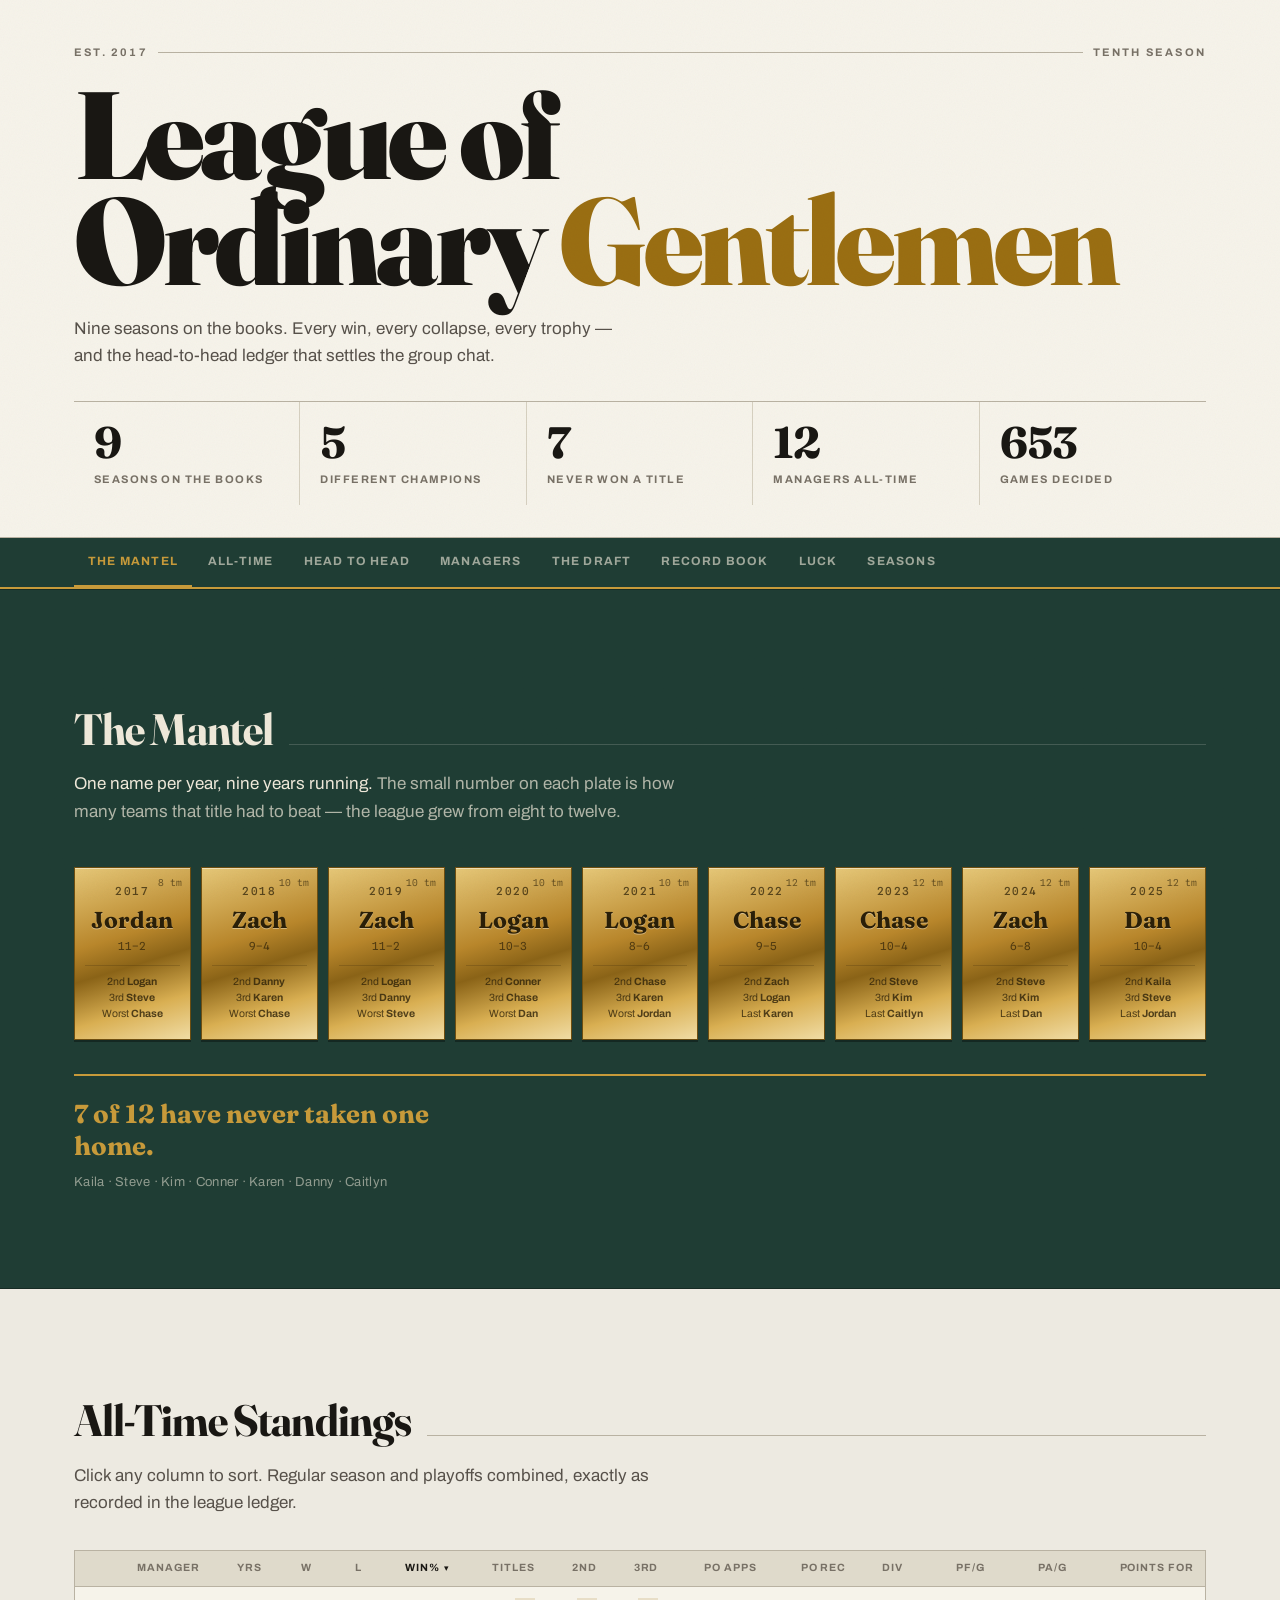
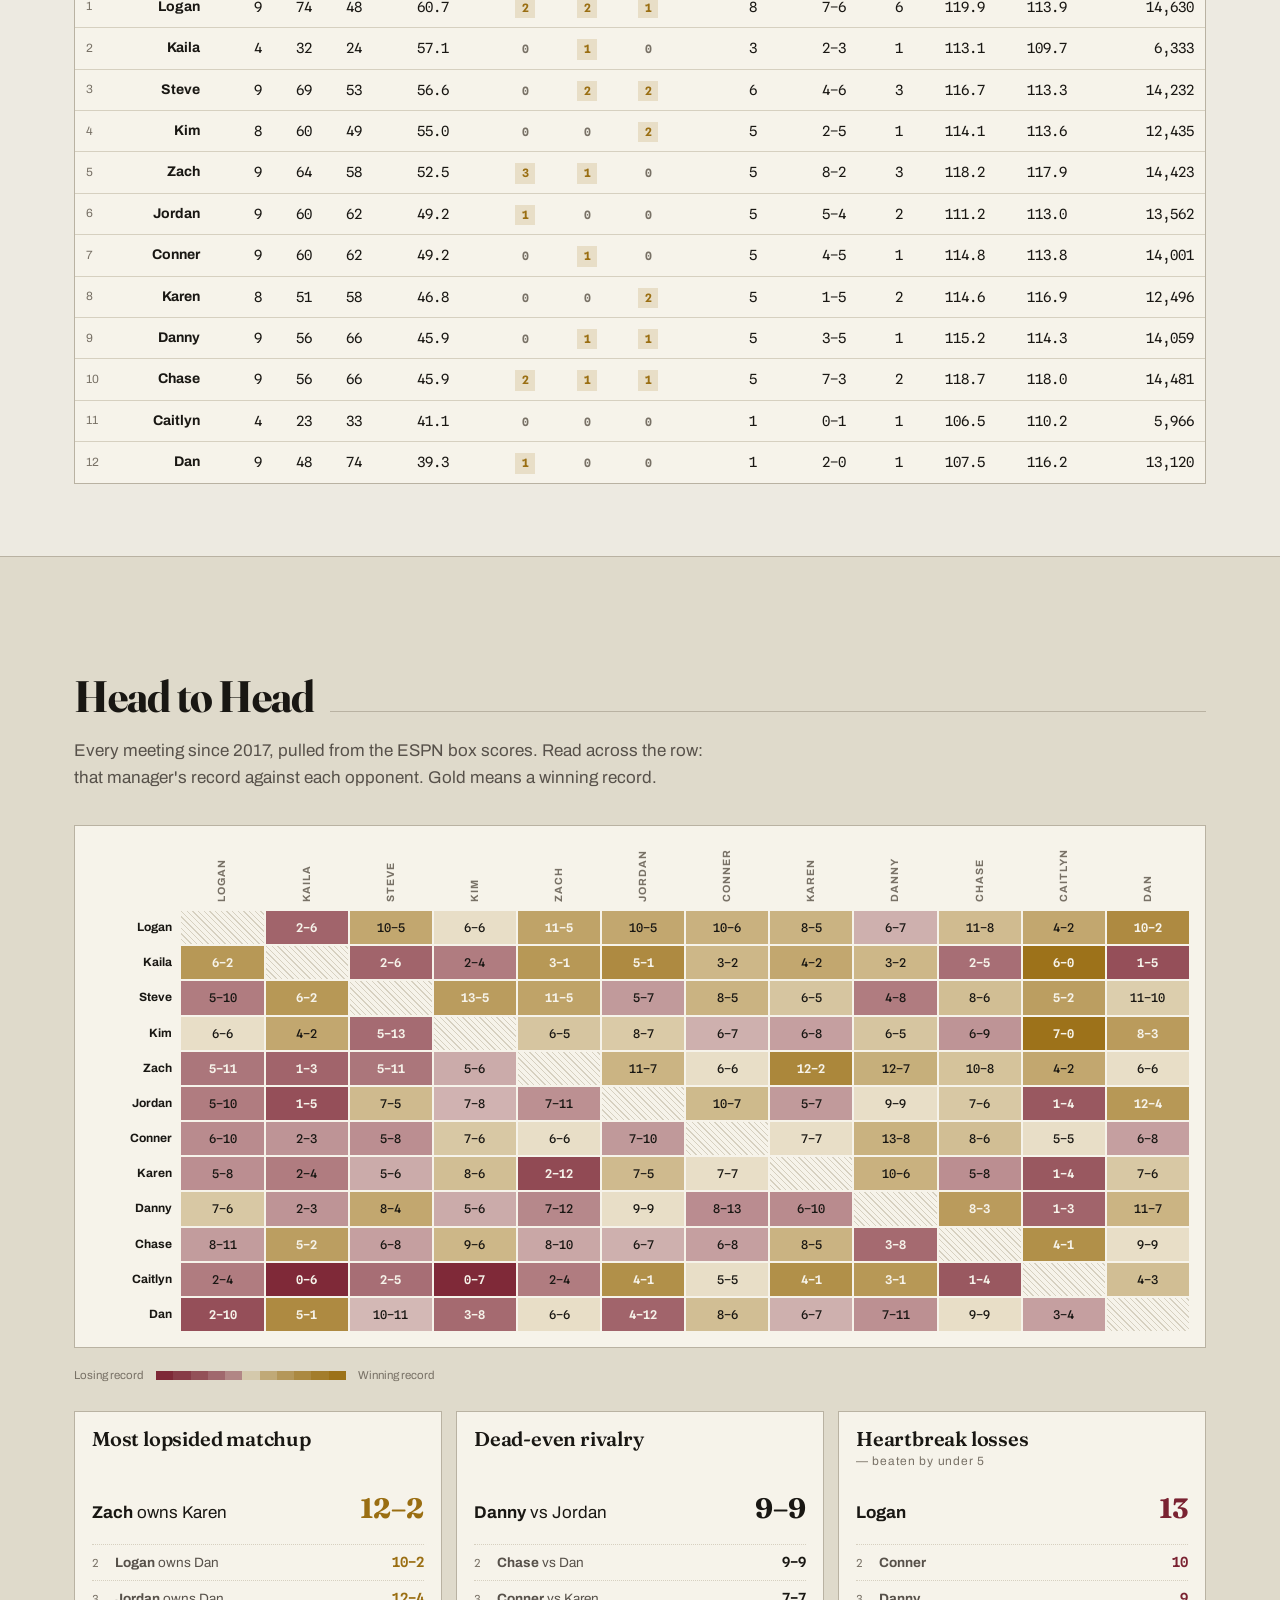
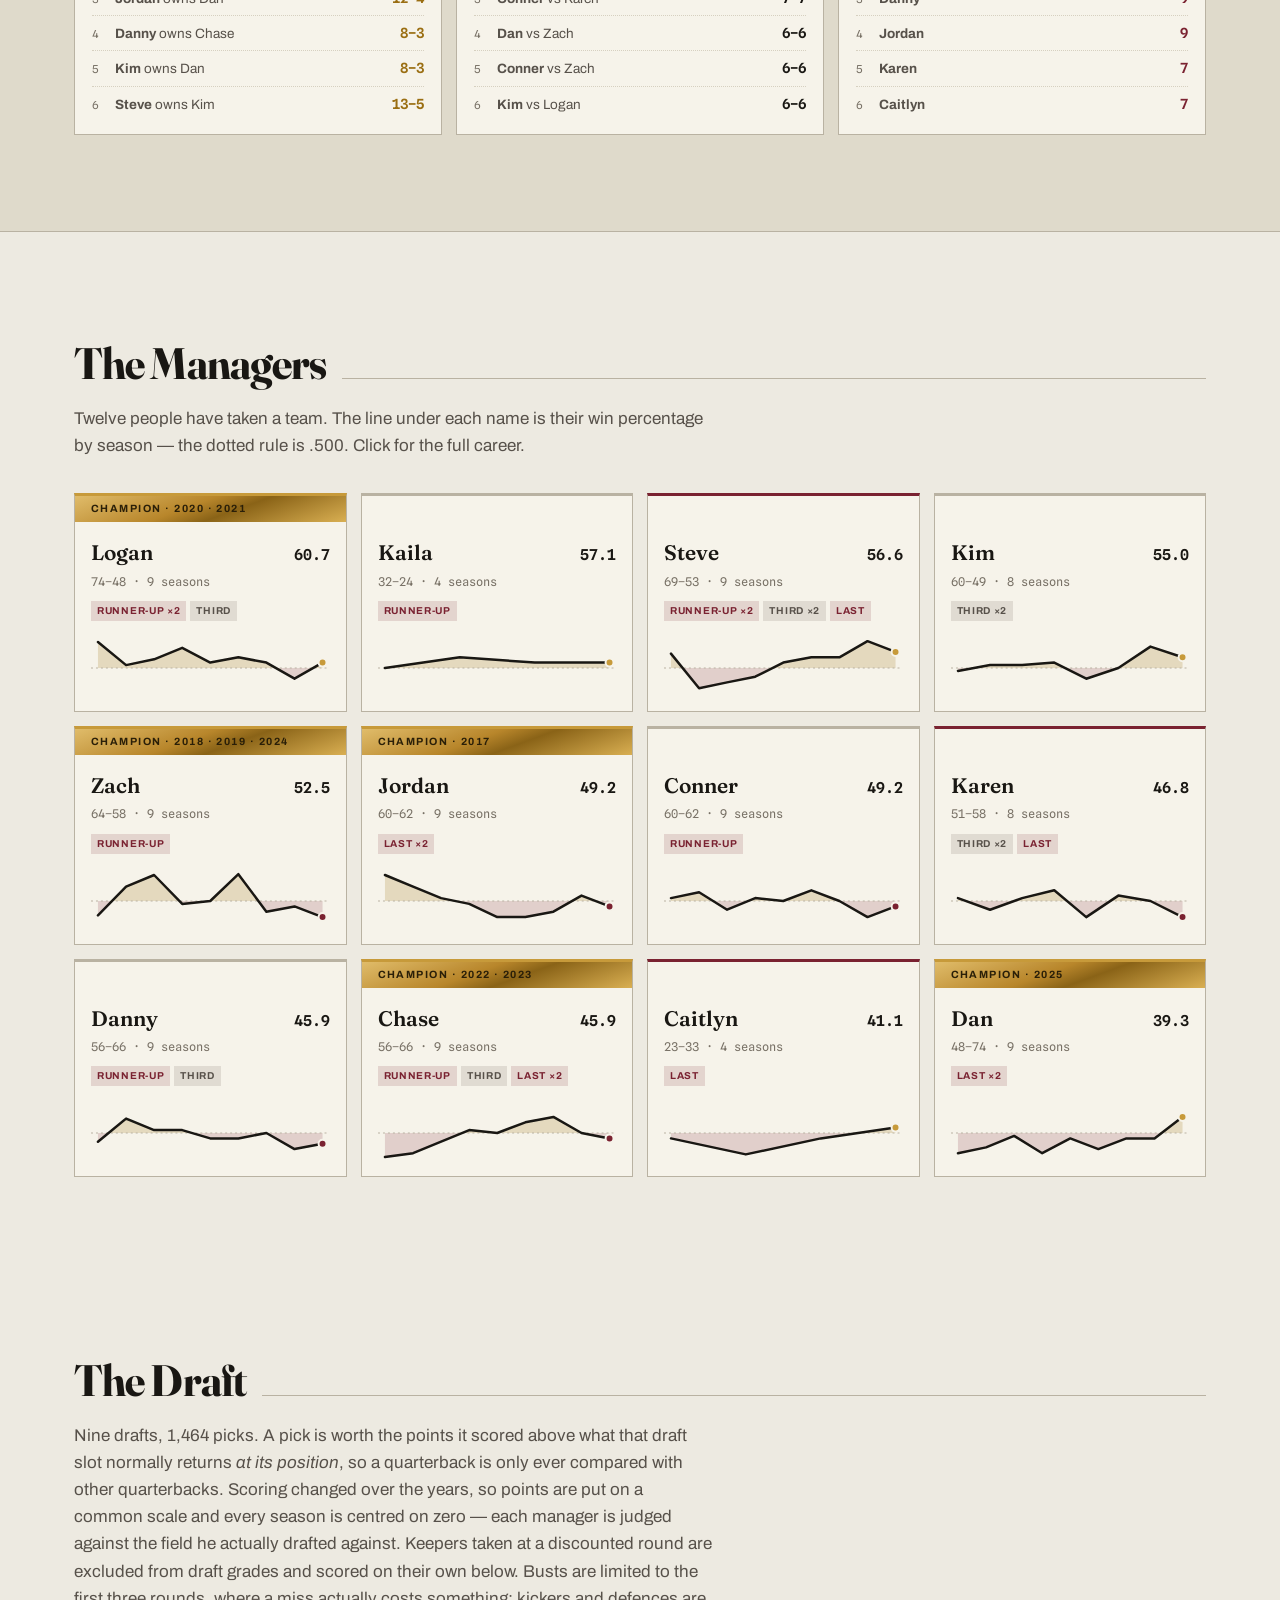
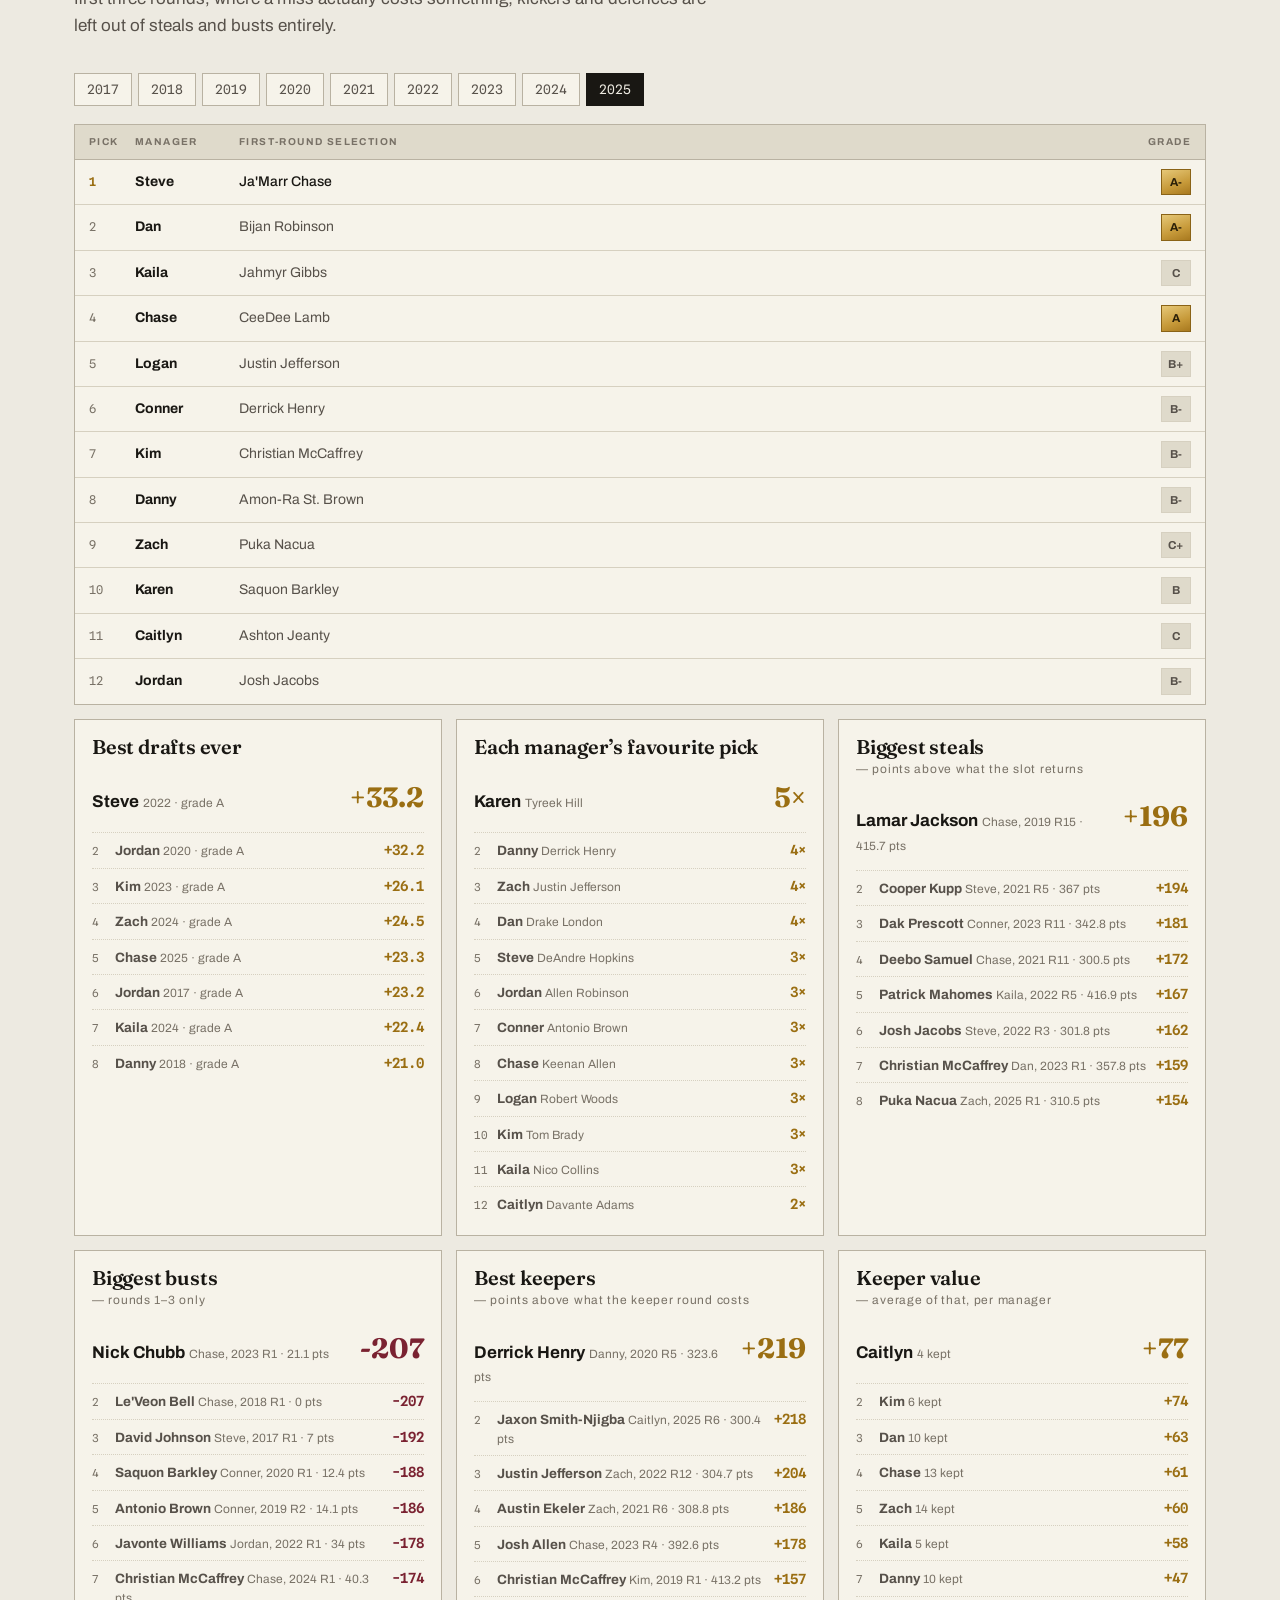
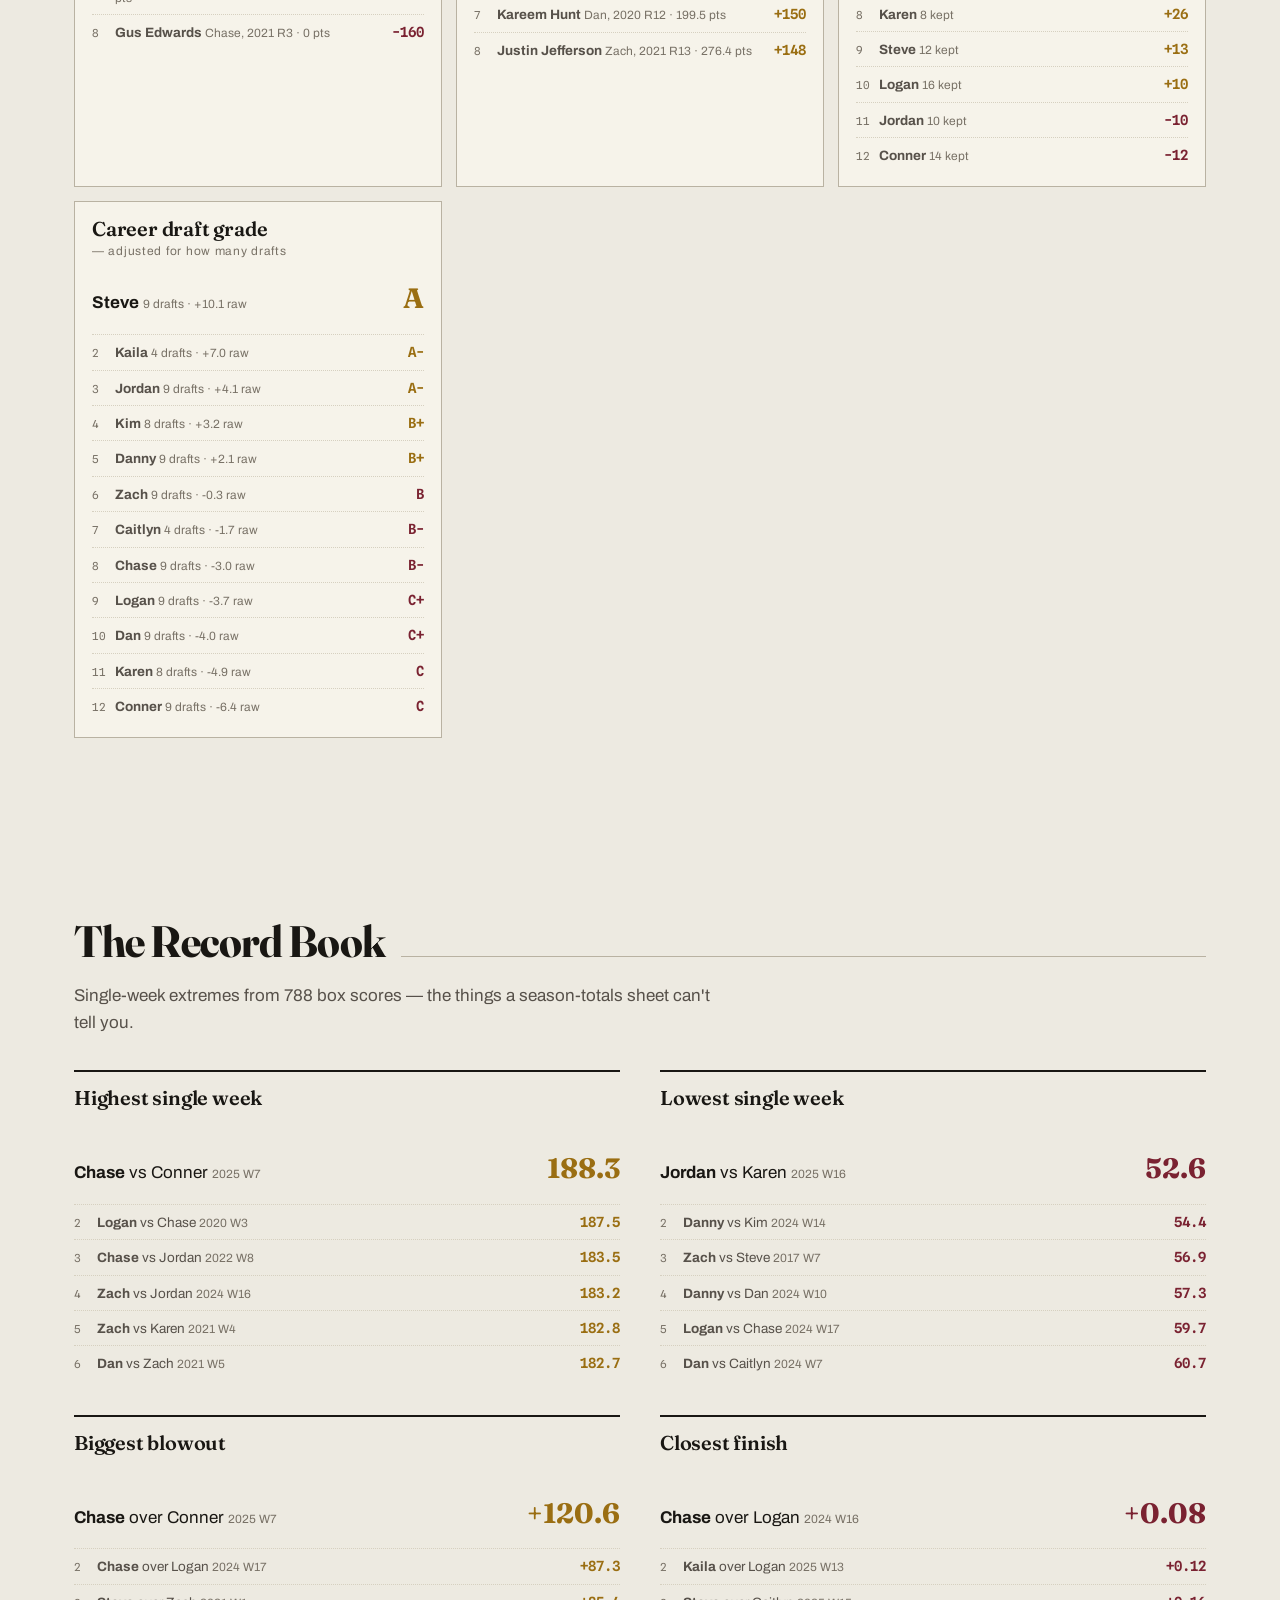
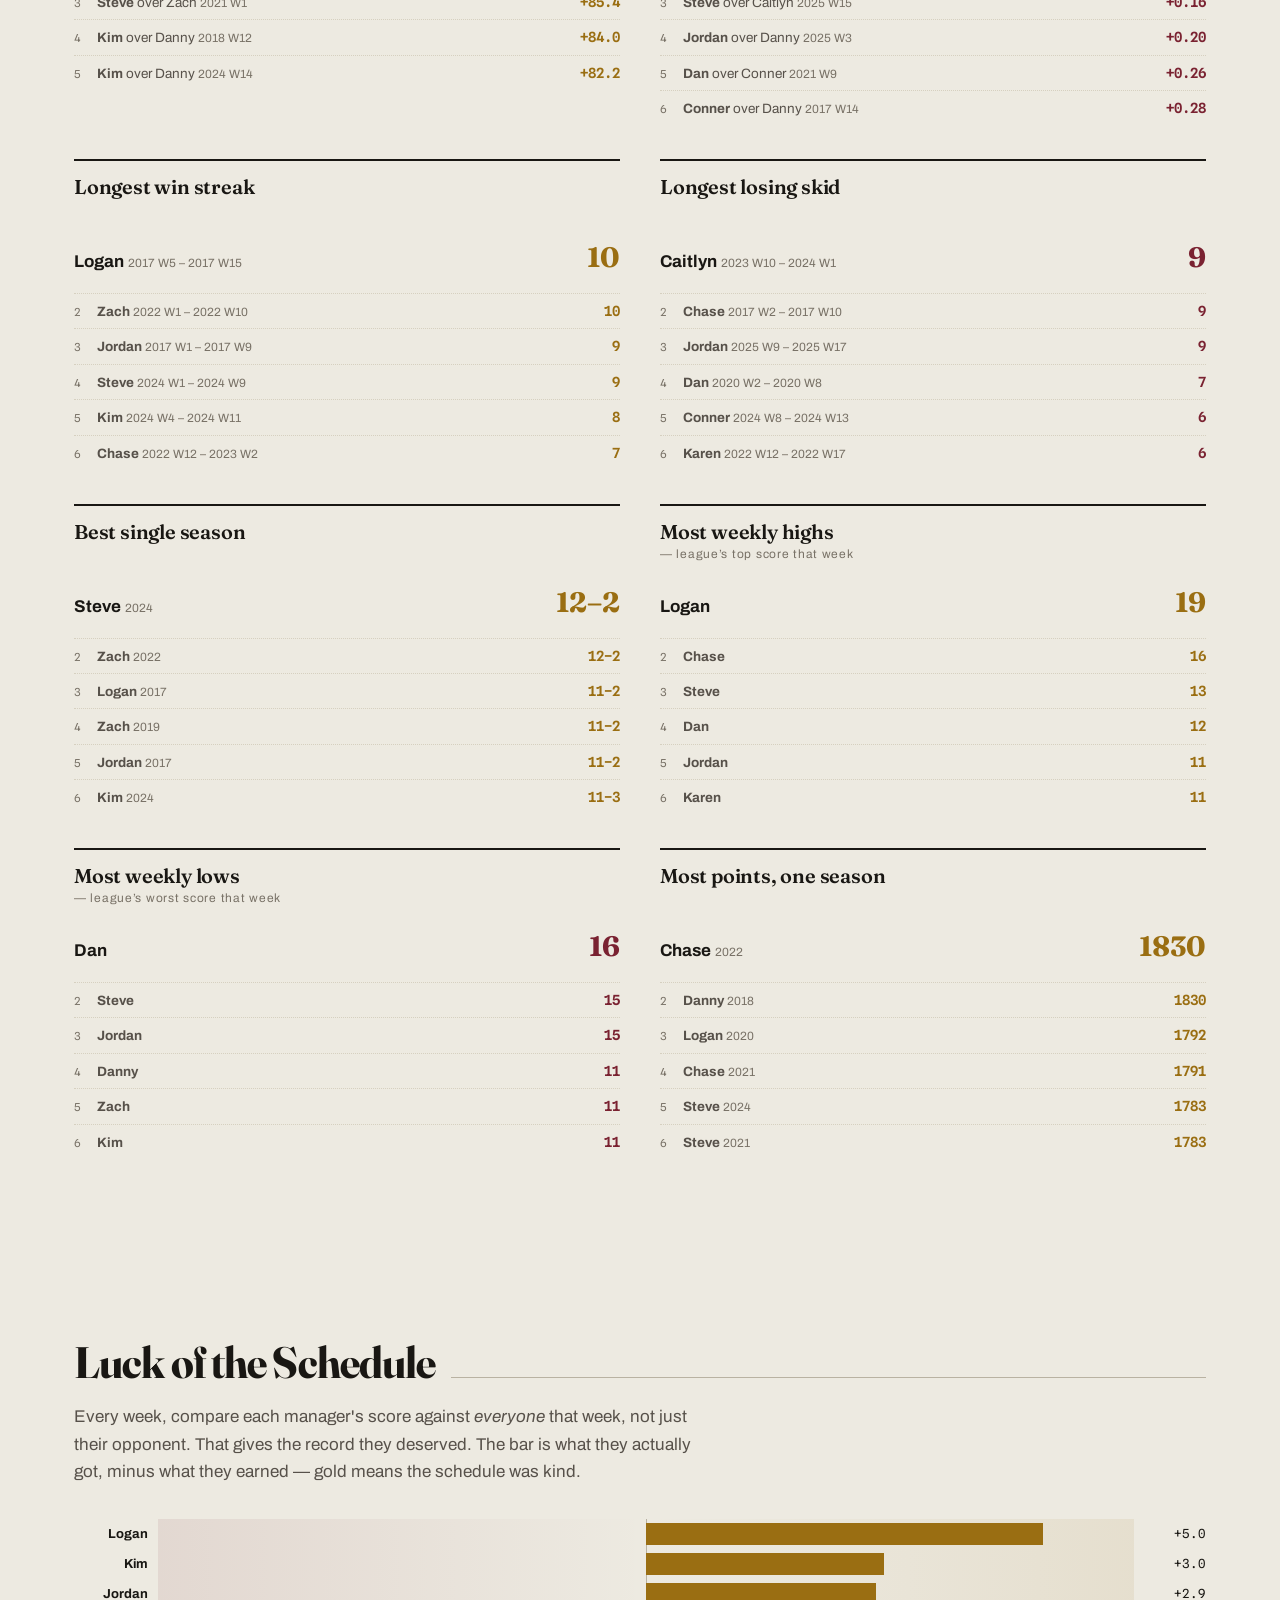
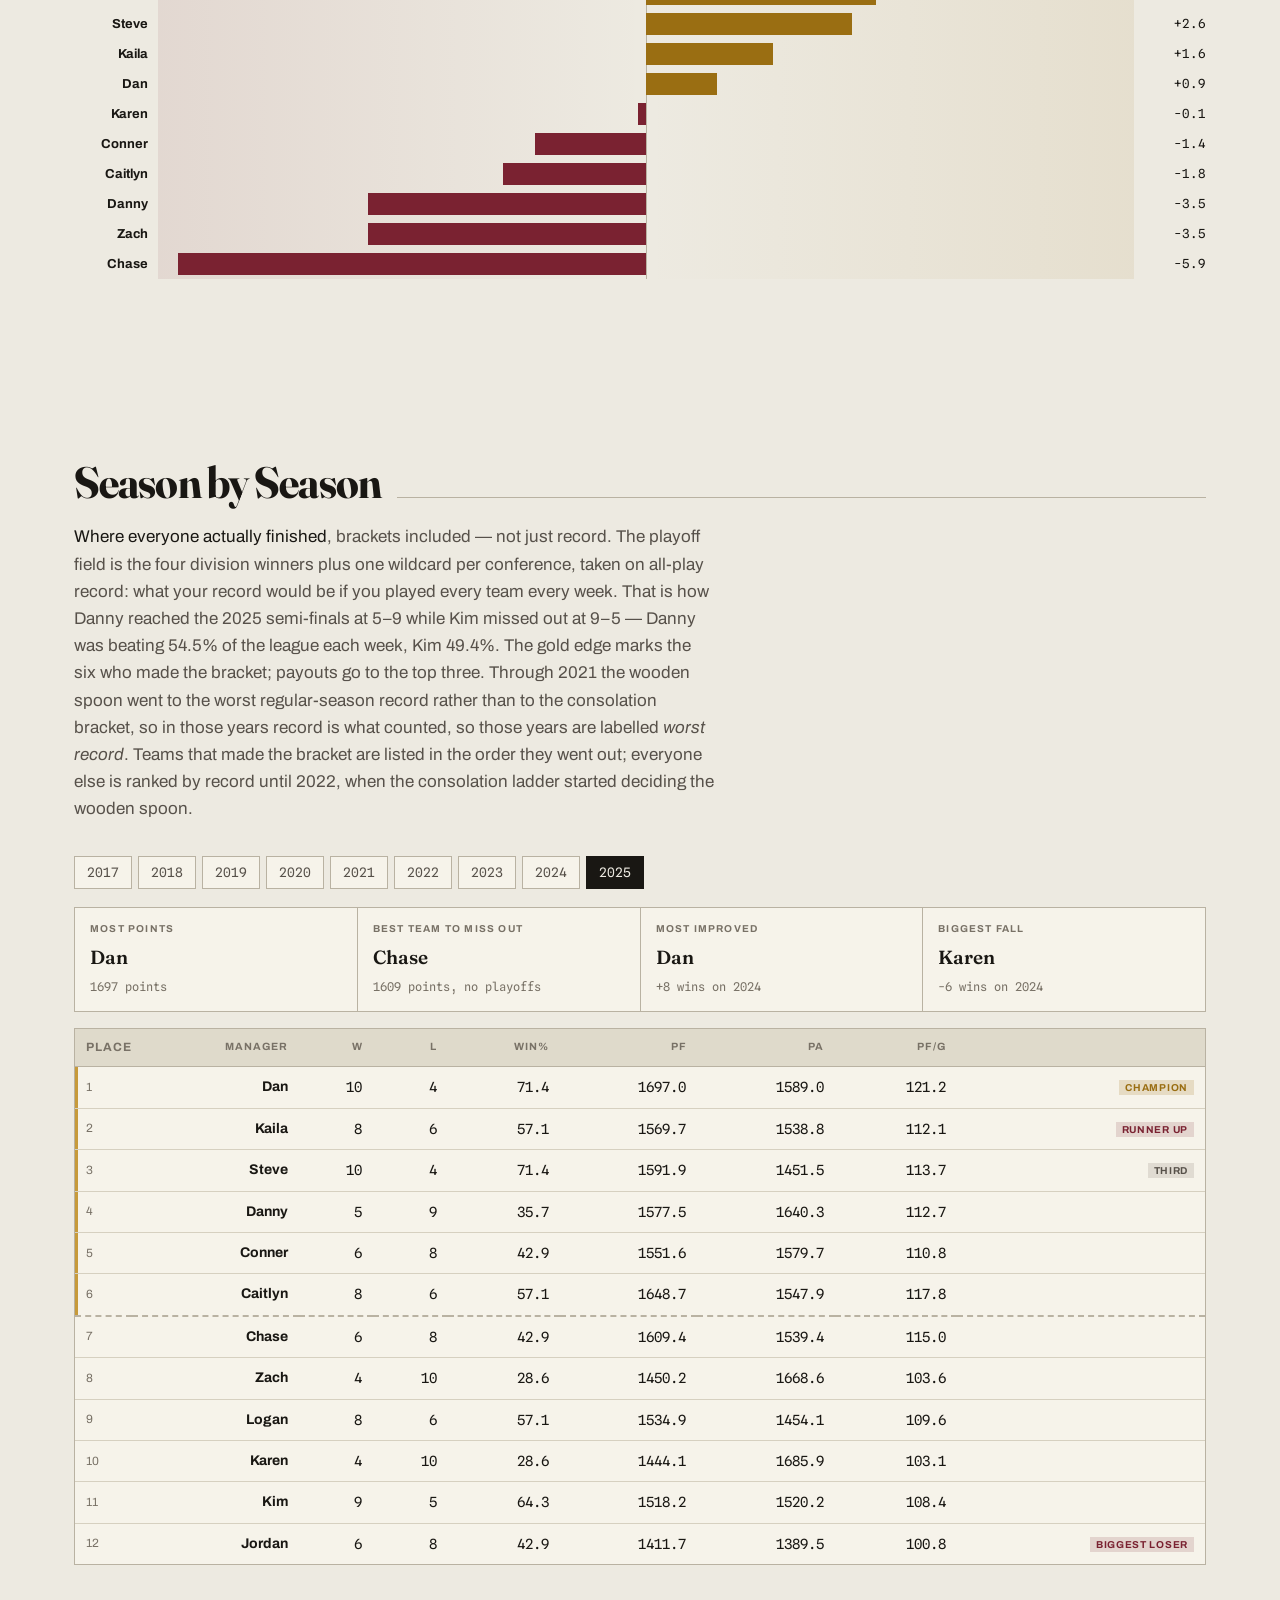
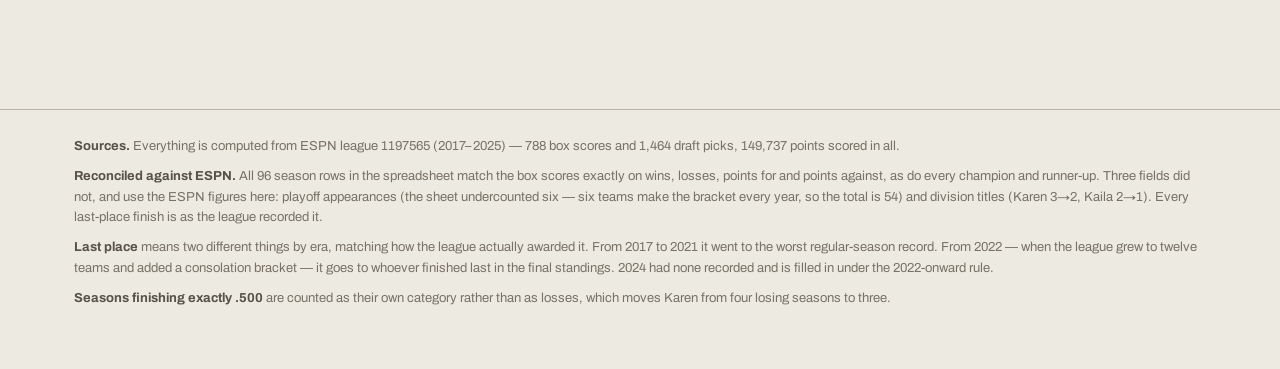
==== index.html @ ed167453 "Fade the mantel edge only where there is more to see The edge fade was a static mask, so the last pl" ====
<!doctype html>
<html lang="en">
<head>
<meta charset="utf-8">
<meta name="viewport" content="width=device-width, initial-scale=1">
<meta name="robots" content="noindex, nofollow">
<title>LoOG Record Book</title>
<meta name="description" content="Nine seasons of League of Ordinary Gentlemen fantasy football - champions, all-time standings, head-to-head records and single-week extremes.">
<meta property="og:type" content="website">
<meta property="og:title" content="LoOG Record Book">
<meta property="og:description" content="Nine seasons of League of Ordinary Gentlemen fantasy football - champions, all-time standings, head-to-head records and single-week extremes.">
<meta name="twitter:card" content="summary">
<link rel="icon" href="data:image/svg+xml,<svg xmlns='http://www.w3.org/2000/svg' viewBox='0 0 100 100'><text y='.9em' font-size='90'>&#127942;</text></svg>">
<link rel="preconnect" href="https://fonts.googleapis.com">
<link rel="preconnect" href="https://fonts.gstatic.com" crossorigin>
<link rel="stylesheet" href="https://fonts.googleapis.com/css2?family=Fraunces:opsz,wght,SOFT,WONK@9..144,300..900,0..100,0..1&family=Archivo:wdth,wght@62..125,400..700&family=Spline+Sans+Mono:wght@400;500;600&display=swap">
<style>
  :root{color-scheme:light dark}
  body{margin:0}
  img{max-width:100%}
  [hidden]{display:none!important}
</style>
</head>
<body>
<style>
:root{
  --bg:#EDEAE1; --surface:#F6F3EA; --sunk:#DFDACB; --rule:#B9B2A2; --rule-soft:#D6D0C0;
  --ink:#191713; --ink-2:#57514A; --ink-3:#787166; --ink-4:#8A8378;
  --felt:#1F3D34; --felt-ink:#EFE9DA; --felt-rule:rgba(239,233,218,.18);
  --pos:#9A6E12; --pos-rgb:154,110,18; --gold-bright:#C79A3A;
  --neg:#7A2231; --neg-rgb:122,34,49;
  --last:#7A2231;
  --brass-ink:#9A6E12;
  --shadow:0 1px 2px rgba(25,23,19,.07), 0 10px 28px -14px rgba(25,23,19,.22);
}
@media (prefers-color-scheme:dark){
  :root:not([data-theme="light"]){
    --bg:#12100D; --surface:#1A1712; --sunk:#0C0A08; --rule:#39332A; --rule-soft:#282319;
    --ink:#EDE7D9; --ink-2:#ADA595; --ink-3:#8C8478; --ink-4:#6E675C;
    --felt:#16302A; --felt-ink:#EFE9DA; --felt-rule:rgba(239,233,218,.16);
    --pos:#D9A93F; --pos-rgb:217,169,63; --gold-bright:#EFC66A;
    --neg:#C4606C; --neg-rgb:196,96,108;
    --last:#C4606C;
    --brass-ink:#D9A93F;
    --shadow:0 1px 2px rgba(0,0,0,.5), 0 10px 28px -14px rgba(0,0,0,.65);
  }
}
:root[data-theme="dark"]{
  --bg:#12100D; --surface:#1A1712; --sunk:#0C0A08; --rule:#39332A; --rule-soft:#282319;
  --ink:#EDE7D9; --ink-2:#ADA595; --ink-3:#8C8478; --ink-4:#6E675C;
  --felt:#16302A; --felt-ink:#EFE9DA; --felt-rule:rgba(239,233,218,.16);
  --pos:#D9A93F; --pos-rgb:217,169,63; --gold-bright:#EFC66A;
  --neg:#C4606C; --neg-rgb:196,96,108;
  --last:#C4606C;
  --brass-ink:#D9A93F;
  --shadow:0 1px 2px rgba(0,0,0,.5), 0 10px 28px -14px rgba(0,0,0,.65);
}

*{box-sizing:border-box}
html,body{overflow-x:clip}
body::before{
  content:""; position:fixed; inset:0; z-index:1; pointer-events:none;
  opacity:.045; mix-blend-mode:multiply;
  background-image:url("data:image/svg+xml,%3Csvg xmlns='http://www.w3.org/2000/svg' width='140' height='140'%3E%3Cfilter id='n'%3E%3CfeTurbulence type='fractalNoise' baseFrequency='.85' numOctaves='3'/%3E%3C/filter%3E%3Crect width='140' height='140' filter='url(%23n)'/%3E%3C/svg%3E");
}
@media (prefers-color-scheme:dark){
  :root:not([data-theme="light"]) body::before{mix-blend-mode:screen; opacity:.03}
}
:root[data-theme="dark"] body::before{mix-blend-mode:screen; opacity:.03}
body{background:var(--bg); color:var(--ink); font-family:"Archivo",-apple-system,"Segoe UI",system-ui,sans-serif;
     font-size:16px; line-height:1.6; -webkit-font-smoothing:antialiased}
.wrap{max-width:1180px; margin:0 auto; padding:0 24px}
h1,h2,h3{font-family:"Fraunces","Iowan Old Style",Georgia,serif; text-wrap:balance; margin:0; font-weight:600}
h1,.head h2{font-variation-settings:"opsz" 96,"SOFT" 0,"WONK" 1}
.num,.tile b{font-variant-numeric:tabular-nums lining-nums}
.num{font-family:"Spline Sans Mono",ui-monospace,SFMono-Regular,Menlo,monospace; font-variant-numeric:tabular-nums}
.eyebrow{font-size:10.5px; letter-spacing:.22em; text-transform:uppercase; color:var(--ink-3);
         font-weight:700; font-family:"Archivo",sans-serif; font-variation-settings:"wdth" 88}
a{color:inherit}
:focus-visible{outline:2px solid var(--ink); outline-offset:2px; border-radius:2px;
               box-shadow:0 0 0 5px var(--gold-bright)}
.masthead :focus-visible, nav :focus-visible, .mantel :focus-visible{outline-color:var(--felt-ink)}

/* ---------- masthead ---------- */
.masthead{border-bottom:1px solid var(--rule); background:var(--surface)}
.masthead .wrap{padding-top:44px; padding-bottom:32px}
.crest{display:flex; align-items:center; gap:10px; margin-bottom:20px}
.crest span{font-size:11px; letter-spacing:.2em; text-transform:uppercase; color:var(--ink-3); font-weight:700}
.crest .bar{height:1px; background:var(--rule); flex:1}
h1{font-size:clamp(44px,11vw,124px); line-height:.86; letter-spacing:-.035em; font-weight:900}
h1 em{font-style:normal; color:var(--brass-ink)}
.dek{margin:20px 0 0; max-width:56ch; color:var(--ink-2); font-size:17px; line-height:1.6}
.tiles{display:flex; flex-wrap:wrap; gap:0; margin-top:32px; border-top:1px solid var(--rule)}
.tile{flex:1 1 150px; padding:18px 20px 16px; border-right:1px solid var(--rule-soft)}
.tile:last-child{border-right:0}
.tile b{display:block; font-family:"Fraunces",Georgia,serif; font-variant-numeric:tabular-nums lining-nums;
        font-size:44px; font-weight:700; letter-spacing:-.02em; line-height:1}
.tile small{display:block; margin-top:7px; font-size:11px; letter-spacing:.13em;
            text-transform:uppercase; color:var(--ink-3); font-weight:700}

/* ---------- nav ---------- */
nav{position:sticky; top:0; z-index:40; background:var(--felt); border-bottom:2px solid var(--gold-bright)}
nav .wrap{display:flex; gap:2px; overflow-x:auto; scrollbar-width:none; scroll-snap-type:x proximity;
          mask-image:linear-gradient(90deg,transparent,#000 16px,#000 calc(100% - 28px),transparent)}
nav .wrap::-webkit-scrollbar{display:none}
nav a{padding:14px 14px; font-size:12px; letter-spacing:.1em; text-transform:uppercase;
      font-weight:700; color:rgba(239,233,218,.62); text-decoration:none; white-space:nowrap;
      scroll-snap-align:start; border-bottom:2px solid transparent; transition:color .15s, border-color .15s}
nav a:hover{color:var(--felt-ink)}
nav a.on{color:var(--gold-bright); border-bottom-color:var(--gold-bright)}

/* ---------- section tiers: event / browse / appendix ---------- */
section[data-tier="a"]{
  margin-inline:calc(50% - 50vw);
  padding:104px calc(50vw - 590px + 24px) 96px;
  background:var(--sunk); border-block:1px solid var(--rule);
}
@media (max-width:1228px){ section[data-tier="a"]{padding-inline:24px} }
[data-tier="c"] .recs{grid-template-columns:repeat(auto-fill,minmax(min(400px,100%),1fr)); gap:34px 40px}
[data-tier="c"] .rec-card{background:none; border:0; border-top:2px solid var(--ink); padding:14px 0 0}

/* ---------- sections ---------- */
section{padding:96px 0 72px; scroll-margin-top:52px}
.head{display:flex; align-items:baseline; gap:16px; margin-bottom:6px}
.head h2{font-size:clamp(28px,4vw,44px); letter-spacing:-.02em; font-weight:700}
.head .rule{flex:1; height:1px; background:var(--rule)}
.note{color:var(--ink-2); font-size:17px; line-height:1.6; max-width:64ch; margin:0 0 34px}
.note b, .note strong{color:var(--ink); font-weight:400}

/* ---------- the mantel: brass plates on felt ---------- */
section#champions{background:var(--felt); border-block-color:rgba(0,0,0,.3)}
section#champions .head h2{color:var(--felt-ink)}
section#champions .head .rule{background:var(--felt-rule)}
section#champions .note{color:rgba(239,233,218,.7)}
section#champions .note b{color:var(--felt-ink)}
.mantel{background:transparent; margin-inline:0; padding:8px 0 0}
.mantel-rail{display:grid; grid-template-columns:repeat(9,1fr); gap:10px}
.yr{position:relative; display:block; width:100%; text-align:center; font:inherit; cursor:pointer;
    padding:15px 10px 17px; color:#2A1F08; border:1px solid #6E4E10;
    background:linear-gradient(163deg,#E6C878 0%,#B8862B 40%,#8A6317 56%,#D9AF52 78%,#F0DCA4 100%);
    box-shadow:inset 0 1px 0 rgba(255,255,255,.45), 0 2px 0 rgba(0,0,0,.35);
    transition:filter .15s}
.yr:hover{filter:brightness(1.07)}
.yr .y{font-family:"Spline Sans Mono",monospace; font-size:11px; letter-spacing:.14em;
       font-weight:500; opacity:.72}
.yr .champ{font-family:"Fraunces",Georgia,serif; font-size:23px; font-weight:700; margin-top:8px;
           line-height:1.1; text-shadow:0 1px 0 rgba(255,255,255,.38)}
.yr .rec{font-family:"Spline Sans Mono",monospace; font-size:11px; margin-top:4px; opacity:.7}
.yr .sub{margin-top:10px; padding-top:8px; border-top:1px solid rgba(42,31,8,.25);
         font-size:10.5px; line-height:1.5; opacity:.78}
.yr .sub i{font-style:normal; font-weight:700}
.yr .field{position:absolute; top:7px; right:8px; font-family:"Spline Sans Mono",monospace;
           font-size:9.5px; opacity:.6}
.mantel-foot{margin-top:34px; border-top:2px solid var(--gold-bright); padding-top:22px}
.never{margin:0; font-family:"Fraunces",Georgia,serif; font-size:clamp(19px,2.4vw,26px);
       font-weight:700; color:var(--gold-bright); line-height:1.25; max-width:24ch}
.never-names{margin:9px 0 0; font-size:13px; color:rgba(239,233,218,.55); letter-spacing:.02em}
.rail-count{display:none}
.swipe-hint{margin-left:10px; letter-spacing:.1em; color:var(--gold-bright); font-weight:600}

/* ---------- tables ---------- */
.scroll{overflow-x:auto; border:1px solid var(--rule); border-radius:0; background:var(--surface)}
table{border-collapse:collapse; width:100%; font-size:14px}
th,td{padding:9px 11px; text-align:right; white-space:nowrap; border-bottom:1px solid var(--rule-soft)}
th:first-child,td:first-child{text-align:left}
thead th{position:sticky; top:0; background:var(--sunk); font-size:10.5px; letter-spacing:.09em;
         text-transform:uppercase; color:var(--ink-3); font-weight:700; border-bottom:1px solid var(--rule); z-index:2}
tbody tr:last-child td{border-bottom:0}
tbody tr:hover td{background:rgba(var(--pos-rgb),.05)}
td.name{font-weight:700}
.sortable th[data-k]{cursor:pointer; user-select:none}
.sortable th[data-k]:hover{color:var(--ink)}
.sortable th.act{color:var(--ink)}
.sortable th.act::after{content:"\25BE"; margin-left:4px; font-size:9px}
.sortable th.act.asc::after{content:"\25B4"}
.rank{color:var(--ink-3); font-size:12px; width:1px; padding-right:0}
.pill{display:inline-block; min-width:20px; padding:1px 6px; border-radius:0; font-size:11.5px;
      font-weight:700; font-family:"Spline Sans Mono",monospace}
.pill.gold{background:rgba(var(--pos-rgb),.16); color:var(--brass-ink)}
.pill.zero{color:var(--ink-3)}

/* ---------- head to head ---------- */
.h2h{border-collapse:separate; border-spacing:2px; font-size:12px}
.h2h th{background:transparent; border:0; position:static; padding:5px 7px; font-size:10.5px}
.h2h th.col{writing-mode:vertical-rl; transform:rotate(180deg); padding:7px 4px; text-align:left}
.h2h th.row{text-align:right; font-weight:700; color:var(--ink); font-size:12px; text-transform:none; letter-spacing:0}
.h2h td{border:0; border-radius:0; text-align:center; padding:7px 6px; min-width:52px;
        font-family:"Spline Sans Mono",monospace; font-weight:500; color:var(--ink)}
.h2h td.self{background:repeating-linear-gradient(45deg,transparent,transparent 3px,var(--rule-soft) 3px,var(--rule-soft) 4px)}
.h2h td.hot{outline:2px solid var(--ink); outline-offset:-2px}
.h2h tr.xr td, .h2h td.xc{outline:1px solid var(--ink); outline-offset:-1px}
.legend{display:flex; align-items:center; gap:12px; margin:18px 0 0; flex-wrap:wrap;
        font-size:11.5px; color:var(--ink-3)}
.ramp{display:flex; height:9px; width:190px; border-radius:0; overflow:hidden}
.ramp i{flex:1}

/* ---------- manager cards ---------- */
.cards{display:grid; grid-template-columns:repeat(auto-fill,minmax(258px,1fr)); gap:14px}
.card{background:var(--surface); border:1px solid var(--rule); border-top:3px solid var(--rule);
      border-radius:0; padding:0 16px 12px; text-align:left; font:inherit; color:inherit;
      cursor:pointer; width:100%; transition:border-color .15s, background .15s}
.card:hover{background:var(--sunk); border-color:var(--ink)}
.card.has-title{border-top-color:var(--gold-bright)}
.card.has-last{border-top-color:var(--neg)}
.foil,.card .pad-top{display:block; margin:0 -16px 14px; height:26px; padding:6px 16px 0;
      font-size:10.5px; line-height:14px; letter-spacing:.14em; font-weight:700;
      text-transform:uppercase; white-space:nowrap; overflow:hidden}
.foil{color:#2A1F08; background:linear-gradient(160deg,#E0BC6A,#B8862B 42%,#8A6317 58%,#D9AF52)}
.card .pad-top{background:transparent}
.card[aria-expanded="true"]{border-color:var(--pos)}
.card .top{display:flex; justify-content:space-between; align-items:baseline; gap:8px}
.card .who{font-family:"Fraunces",Georgia,serif; font-size:21px; font-weight:600}
.card .pct{font-family:"Spline Sans Mono",monospace; font-size:15px; font-weight:600}
.card .rec{font-family:"Spline Sans Mono",monospace; font-size:12px; color:var(--ink-3); margin-top:2px}
.card .trophies{display:flex; gap:4px; margin-top:10px; min-height:19px; flex-wrap:wrap}
.tag{font-size:10px; letter-spacing:.07em; text-transform:uppercase; font-weight:700;
     padding:2px 6px; border-radius:0}
.tag.t{background:rgba(var(--pos-rgb),.18); color:var(--brass-ink)}
.tag.r{background:rgba(var(--neg-rgb),.15); color:var(--neg)}
.tag.l{background:color-mix(in srgb, var(--last) 15%, transparent); color:var(--last)}
.tag.d{background:color-mix(in srgb, var(--ink-3) 18%, transparent); color:var(--ink-2)}
tr.po td:first-child, .mrow.po{box-shadow:inset 3px 0 0 var(--gold-bright)}
tr.cut td{border-bottom:2px dashed var(--rule)}
.cutlabel{display:block; margin:10px 0 2px; font-size:10px; letter-spacing:.18em;
          text-transform:uppercase; color:var(--ink-3); font-weight:700}
.spark{display:block; width:100%; height:68px; margin-top:10px}

/* ---------- detail ---------- */
.detail{margin-top:16px; border:1px solid var(--pos); border-radius:0; background:var(--surface); overflow:hidden}
.detail .dhead{display:flex; flex-wrap:wrap; align-items:baseline; gap:14px; padding:16px 18px;
               border-bottom:1px solid var(--rule); background:var(--sunk)}
.detail .dhead h3{font-size:26px}
.detail .dhead .k{font-family:"Spline Sans Mono",monospace; font-size:12.5px; color:var(--ink-2)}
.detail .dhead button{margin-left:auto; background:none; border:1px solid var(--rule); color:var(--ink-2);
                      font:inherit; font-size:12px; padding:4px 11px; border-radius:0; cursor:pointer}
.detail .dhead button:hover{color:var(--ink); border-color:var(--ink-3)}
.detail .scroll{border:0; border-radius:0}
.facts{display:grid; grid-template-columns:repeat(auto-fit,minmax(160px,1fr));
       border-top:1px solid var(--rule); background:var(--surface)}
.facts div{padding:13px 18px; border-right:1px solid var(--rule-soft)}
.facts b{display:block; font-family:"Spline Sans Mono",monospace; font-size:16px; font-weight:500; margin-top:3px}

/* ---------- records ---------- */
.recs{display:grid; grid-template-columns:repeat(auto-fill,minmax(310px,1fr)); gap:14px}
.rec-card{background:var(--surface); border:1px solid var(--rule); border-radius:0; padding:15px 17px 13px}
.rec-card h3{font-family:"Fraunces",Georgia,serif; font-size:20px; font-weight:600; color:var(--ink);
             letter-spacing:-.01em; text-transform:none; margin-bottom:4px; line-height:1.2}
.rec-card h3 em{display:block; font-style:normal; font-family:"Archivo",sans-serif; font-size:12px;
                letter-spacing:.06em; color:var(--ink-3); font-weight:400; margin-top:3px;
                min-height:1.4em}
.rec-card ol{margin:0; padding:0; list-style:none}
.rec-card li{display:flex; align-items:baseline; gap:9px; padding:6px 0;
             border-bottom:1px dotted var(--rule-soft); min-width:0}
.rec-card li .t{min-width:0; overflow-wrap:anywhere}
.rec-card li .v{white-space:nowrap}
.rec-card li:last-child{border-bottom:0}
.rec-card li .i{font-family:"Spline Sans Mono",monospace; font-size:11px; color:var(--ink-3); width:14px; flex:none}
.rec-card li .t{flex:1; font-size:13.5px; line-height:1.4}
.rec-card li:first-child{padding:12px 0 13px; align-items:baseline}
.rec-card li:first-child .i{display:none}
.rec-card li:first-child .t{font-size:17px}
.rec-card li:first-child .v{font-family:"Fraunces",Georgia,serif; font-size:28px; font-weight:700}
.rec-card li:nth-child(n+2) .t{color:var(--ink-2)}
.rec-card li .t b{font-weight:700}
.rec-card li .t em{font-style:normal; color:var(--ink-3); font-size:12px}
.rec-card li .v{font-family:"Spline Sans Mono",monospace; font-size:14px; font-weight:600; flex:none}
.v.p{color:var(--brass-ink)} .v.n{color:var(--neg)}

/* ---------- luck ---------- */
.luck{display:grid; gap:3px}
.luck-row{display:grid; grid-template-columns:74px 1fr 62px; align-items:center; gap:10px}
.luck-row .nm{font-size:13px; font-weight:700; text-align:right}
.luck-bar{position:relative; height:30px; border-radius:0;
          background:linear-gradient(90deg,rgba(var(--neg-rgb),.09),transparent 50%,rgba(var(--pos-rgb),.09))}
.luck-bar .mid{position:absolute; left:50%; top:0; bottom:0; width:1px; background:var(--rule)}
.luck-bar .b{position:absolute; top:4px; bottom:4px; border-radius:0}
.luck-row .val{font-family:"Spline Sans Mono",monospace; font-size:12.5px; text-align:right}

/* ---------- season browser ---------- */
.years{display:flex; gap:6px; flex-wrap:wrap; margin-bottom:18px}
.years button{font:inherit; font-family:"Spline Sans Mono",monospace; font-size:13px; padding:5px 12px;
              background:var(--surface); border:1px solid var(--rule); border-radius:0;
              color:var(--ink-2); cursor:pointer; transition:.15s}
.years button:hover{color:var(--ink); border-color:var(--ink-3)}
.years button.on{background:var(--ink); color:var(--bg); border-color:var(--ink)}

footer{margin-top:72px; border-top:1px solid var(--rule); padding:26px 0 60px; color:var(--ink-3); font-size:13px}
footer .wrap{display:grid; gap:9px}
footer b{color:var(--ink-2)}

/* ---------- awards strip ---------- */
.awards{display:grid; grid-template-columns:repeat(auto-fit,minmax(190px,1fr)); gap:1px;
        background:var(--rule); border:1px solid var(--rule); border-radius:0;
        overflow:hidden; margin-bottom:16px}
.award{background:var(--surface); padding:13px 15px}
.award small{display:block; font-size:10px; letter-spacing:.12em; text-transform:uppercase;
             color:var(--ink-3); font-weight:700}
.award b{display:block; font-family:"Fraunces",Georgia,serif; font-size:19px; font-weight:600; margin-top:5px}
.award i{font-style:normal; font-family:"Spline Sans Mono",monospace; font-size:12px; color:var(--ink-3)}

/* ---------- draft board ---------- */
.board{border:1px solid var(--rule); border-radius:0; background:var(--surface); overflow:hidden}
.board-head{display:grid; grid-template-columns:34px 92px 1fr 44px; gap:12px;
      padding:9px 14px; background:var(--sunk); border-bottom:1px solid var(--rule);
      font-size:10px; letter-spacing:.14em; text-transform:uppercase; font-weight:700;
      color:var(--ink-3); font-family:"Archivo",sans-serif}
.board-head span:last-child{text-align:right}
.pick{display:grid; grid-template-columns:34px 92px 1fr 44px; gap:12px; align-items:baseline;
      padding:9px 14px; border-bottom:1px solid var(--rule-soft)}
.pick:last-child{border-bottom:0}
.pick:nth-child(odd){background:transparent}
.pick .no{font-family:"Spline Sans Mono",monospace; font-size:12px; color:var(--ink-3)}
.pick .mgr{font-weight:700; font-size:14px}
.pick .plr{font-size:14px; color:var(--ink-2)}
.pick.first .no{color:var(--brass-ink); font-weight:600}
.pick.first .plr{color:var(--ink); font-weight:500}
.pick .gr{justify-self:end; min-width:30px; text-align:center; padding:3px 6px;
          font-family:"Archivo",sans-serif; font-size:11.5px; font-weight:700; letter-spacing:.04em;
          color:var(--ink-2); background:var(--sunk); border:1px solid var(--rule-soft)}
.pick .gr.gA{color:#2A1F08; border-color:#8A6317;
             background:linear-gradient(160deg,#E6C878,#C79A3A 60%,#A8791F)}
.pick .gr.gC{color:var(--ink-2)}
.pick .gr.gD{color:var(--surface); background:var(--neg); border-color:var(--neg)}

/* ---------- responsive list components ---------- */
.only-narrow{display:none}
.msort{display:none; align-items:center; gap:10px; margin-bottom:14px}
.msort label{font-size:11px; letter-spacing:.13em; text-transform:uppercase;
             color:var(--ink-3); font-weight:700; flex:none}
.msort select{font:inherit; font-size:15px; flex:1; min-height:44px; padding:9px 11px;
              border:1px solid var(--rule); border-radius:0; background:var(--surface); color:var(--ink)}

.mlist{display:grid; gap:8px}
.mrow{display:block; width:100%; text-align:left; font:inherit; color:inherit; cursor:pointer;
      background:var(--surface); border:1px solid var(--rule); border-radius:0; padding:13px 14px}
.mrow:active{border-color:var(--pos)}
.mrow .l1{display:flex; align-items:baseline; gap:10px}
.mrow .rk{font-family:"Spline Sans Mono",monospace; font-size:12px; color:var(--ink-3);
          min-width:17px; flex:none}
.mrow .nm{font-family:"Fraunces",Georgia,serif; font-size:20px; font-weight:600; flex:1; line-height:1.1}
.mrow .big{font-family:"Spline Sans Mono",monospace; font-size:17px; font-weight:600; flex:none}
.mrow .l2{margin-top:4px; margin-left:27px; font-family:"Spline Sans Mono",monospace;
          font-size:12.5px; color:var(--ink-3)}
.mrow .l3{margin-top:10px; margin-left:27px; display:flex; gap:5px; flex-wrap:wrap}
.chip{display:inline-flex; align-items:baseline; gap:5px; background:var(--sunk);
      border-radius:0; padding:4px 8px; font-family:"Spline Sans Mono",monospace;
      font-size:12.5px; font-variant-numeric:tabular-nums}
.chip i{font-style:normal; font-family:"Archivo",sans-serif; font-size:9.5px; letter-spacing:.09em;
        text-transform:uppercase; color:var(--ink-3); font-weight:700}
.chip.gold{background:rgba(var(--pos-rgb),.16)} .chip.gold b{color:var(--brass-ink)}

.picker{display:flex; flex-wrap:wrap; gap:6px; margin-bottom:16px}
.picker button{font:inherit; font-size:14px; min-height:40px; padding:7px 14px; border-radius:0;
               border:1px solid var(--rule); background:var(--surface); color:var(--ink-2); cursor:pointer}
.picker button.on{background:var(--ink); color:var(--bg); border-color:var(--ink); font-weight:700}
.oppr{display:grid; grid-template-columns:1fr auto 52px; gap:10px; align-items:center;
      padding:11px 13px; border-radius:0; border:1px solid var(--rule-soft)}
.oppr .who{font-size:15.5px; font-weight:700}
.oppr .rec{font-family:"Spline Sans Mono",monospace; font-size:15px; font-weight:600; font-variant-numeric:tabular-nums}
.oppr .p{font-family:"Spline Sans Mono",monospace; font-size:12.5px; color:var(--ink-2); text-align:right}
.oppr.strong{color:var(--surface)}
.oppr.strong .p{color:rgba(255,255,255,.82)}
.swipe{display:none; align-items:center; gap:7px; font-size:10.5px; letter-spacing:.11em;
       text-transform:uppercase; color:var(--ink-3); font-weight:700; margin:0 0 8px}

@media (max-width:700px){
  .wrap{padding:0 16px}
  body{font-size:17px}
  section{padding:64px 0 52px; scroll-margin-top:48px}
  section[data-tier="a"]{padding:64px 16px 56px}

  /* the mantel becomes a shelf you swipe */
  .mantel{padding:4px 0 0}
  .mantel-rail{margin-inline:-16px}
  .mantel-rail{--fade-l:0px; --fade-r:44px;
    mask-image:linear-gradient(90deg, transparent 0, #000 var(--fade-l),
                                #000 calc(100% - var(--fade-r)), transparent 100%);
    grid-template-columns:none; grid-auto-flow:column;
    grid-auto-columns:minmax(154px,62%); gap:10px; overflow-x:auto;
    overscroll-behavior-x:contain; scroll-snap-type:x mandatory;
    scroll-padding-inline:16px; padding-inline:16px; scrollbar-width:none}
  .mantel-rail::-webkit-scrollbar{display:none}
  .mantel-rail .yr{scroll-snap-align:start}
  .mantel-foot{margin:26px 0 0}
  .rail-count{display:block; margin:12px 0 0; font-family:"Spline Sans Mono",monospace;
    font-size:11px; letter-spacing:.14em; color:rgba(239,233,218,.6)}

  .tiles{display:grid; grid-template-columns:repeat(3,1fr)}
  .tile.opt{display:none}
  .tile{border-bottom:0; padding:14px 10px 13px}
  .tile:nth-of-type(3){border-right:0}
  .tile small{min-height:2.5em; letter-spacing:.09em; font-size:9.5px}
  .tile b{font-size:30px}
  .tile small{font-size:10px; letter-spacing:.1em}
  .only-wide{display:none}
  .only-narrow{display:inline}
  .msort{display:flex}

  .tile:last-child{border-right:0}

  /* champions: two roomy columns instead of nine cramped ones */
  .ribbon{grid-template-columns:1fr 1fr}
  .yr{padding:14px 12px 13px}
  .yr .champ{font-size:21px}
  .yr .sub{font-size:12px}

  nav a{padding:14px 13px; font-size:12.5px}
  .years{display:grid; grid-template-columns:repeat(auto-fill,minmax(72px,1fr)); gap:7px}
  .years button{min-height:44px; padding:8px 6px; font-size:14px}

  /* remaining wide table (career detail) gets a pinned first column + a swipe hint */
  .swipe{display:flex}
  .detail table th:first-child,
  .detail table td:first-child{position:sticky; left:0; background:var(--surface)}
  .detail thead th:first-child{background:var(--sunk); z-index:3}
  .detail .dhead{padding:14px 16px}
  .detail .dhead h3{font-size:24px}
  .detail .dhead button{min-height:40px; padding:6px 14px}
  .facts div{border-right:0; border-bottom:1px solid var(--rule-soft); padding:12px 16px}

  .cards{gap:10px}
  .recs{gap:10px}
  [data-tier="c"] .recs{grid-template-columns:1fr; gap:26px}
  [data-tier="c"] .rec-card{padding-top:12px}
  .rec-card li:first-child .v{font-size:24px}
  .rec-card li:first-child .t{font-size:16px}
  .rec-card li{padding:8px 0}
  .pick,.board-head{grid-template-columns:26px 66px 1fr 34px; gap:8px; padding:10px 11px}
  .board-head{font-size:9px; letter-spacing:.1em}
  .pick .gr{min-width:26px; padding:3px 3px; font-size:11px}
  .pick .mgr,.pick .plr{font-size:13.5px}
  .awards{grid-template-columns:1fr 1fr}
  .luck-row{grid-template-columns:64px 1fr 52px; gap:8px}
  .luck-row .nm{font-size:13px}
  .legend{font-size:12px}
}
@media (prefers-reduced-motion:reduce){*{transition:none!important; animation:none!important}}
</style>

<header class="masthead">
  <div class="wrap">
    <div class="crest"><span>Est. 2017</span><i class="bar"></i><span>Tenth Season</span></div>
    <h1>League of<br>Ordinary <em>Gentlemen</em></h1>
    <p class="dek">Nine seasons on the books. Every win, every collapse, every trophy &mdash; and the
      head-to-head ledger that settles the group chat.</p>
    <div class="tiles" id="tiles"></div>
  </div>
</header>

<nav><div class="wrap" id="nav">
  <a href="#champions" class="on">The Mantel</a>
  <a href="#alltime">All-Time</a>
  <a href="#h2h">Head to Head</a>
  <a href="#managers">Managers</a>
  <a href="#draft">The Draft</a>
  <a href="#records">Record Book</a>
  <a href="#luck">Luck</a>
  <a href="#seasons">Seasons</a>
</div></nav>

<main class="wrap">

  <section id="champions" data-tier="a">
    <div class="head"><h2>The Mantel</h2><i class="rule"></i></div>
    <p class="note"><b>One name per year, nine years running.</b> The small number on each plate is how
      many teams that title had to beat &mdash; the league grew from eight to twelve.</p>
    <div class="mantel">
      <div class="mantel-rail" id="ribbon"></div>
      <p class="rail-count" id="railCount"></p>
      <div class="mantel-foot">
        <p class="never" id="never"></p>
        <p class="never-names" id="neverNames"></p>
      </div>
    </div>
  </section>

  <section id="alltime">
    <div class="head"><h2>All-Time Standings</h2><i class="rule"></i></div>
    <p class="note"><span class="only-wide">Click any column to sort.</span><span class="only-narrow">Tap a manager for their full career.</span>
      Regular season and playoffs combined, exactly as recorded in the league ledger.</p>
    <div class="msort"><label for="sortsel">Sort by</label><select id="sortsel"></select></div>
    <div id="lbwrap"></div>
  </section>

  <section id="h2h" data-tier="a">
    <div class="head"><h2>Head to Head</h2><i class="rule"></i></div>
    <p class="note"><span class="only-wide">Every meeting since 2017, pulled from the ESPN box scores.
      Read across the row: that manager's record against each opponent.</span><span class="only-narrow">Every
      meeting since 2017, pulled from the ESPN box scores. Pick a manager to see who they own.</span>
      Gold means a winning record.</p>
    <div id="h2hwrap"></div>
    <div class="legend">
      <span>Losing record</span>
      <span class="ramp" id="ramp"></span>
      <span>Winning record</span>
    </div>
    <div class="recs" id="rivalry" style="margin-top:26px"></div>
  </section>

  <section id="managers">
    <div class="head"><h2>The Managers</h2><i class="rule"></i></div>
    <p class="note">Twelve people have taken a team. The line under each name is their win percentage
      by season &mdash; the dotted rule is .500. Click for the full career.</p>
    <div class="cards" id="cards"></div>
    <div id="detail"></div>
  </section>

  <section id="draft">
    <div class="head"><h2>The Draft</h2><i class="rule"></i></div>
    <p class="note">Nine drafts, 1,464 picks. A pick is worth the points it scored above what that
      draft slot normally returns <em>at its position</em>, so a quarterback is only ever compared with
      other quarterbacks. Scoring changed over the years, so points are put on a common scale and every
      season is centred on zero &mdash; each manager is judged against the field he actually drafted
      against. Keepers taken at a discounted round are excluded from draft grades and scored on their
      own below. Busts are limited to the first three rounds, where a miss actually costs something;
      kickers and defences are left out of steals and busts entirely.</p>
    <div class="years" id="draftyears"></div>
    <div id="draftboard"></div>
    <div class="recs" id="draftrecs" style="margin-top:14px"></div>
  </section>

  <section id="records" data-tier="c">
    <div class="head"><h2>The Record Book</h2><i class="rule"></i></div>
    <p class="note">Single-week extremes from 788 box scores &mdash; the things a season-totals sheet can't
      tell you.</p>
    <div class="recs" id="recs"></div>
  </section>

  <section id="luck" data-tier="c">
    <div class="head"><h2>Luck of the Schedule</h2><i class="rule"></i></div>
    <p class="note">Every week, compare each manager's score against <em>everyone</em> that week, not
      just their opponent. That gives the record they deserved. The bar is what they actually got,
      minus what they earned &mdash; gold means the schedule was kind.</p>
    <div class="luck" id="luck"></div>
  </section>

  <section id="seasons">
    <div class="head"><h2>Season by Season</h2><i class="rule"></i></div>
    <p class="note"><b>Where everyone actually finished</b>, brackets included &mdash; not just record.
      The playoff field is the four division winners plus one wildcard per conference, taken on
      all-play record: what your record would be if you played every team every week. That is how
      Danny reached the 2025 semi-finals at 5&ndash;9 while Kim missed out at 9&ndash;5 &mdash; Danny
      was beating 54.5% of the league each week, Kim 49.4%. The gold edge marks the six who made
      the bracket; payouts go to the top three. Through 2021 the wooden spoon went to the worst
      regular-season record rather than to the consolation bracket, so in those years record is what
      counted, so those years are labelled <em>worst record</em>. Teams that made the bracket are
      listed in the order they went out; everyone else is ranked by record until 2022, when the
      consolation ladder started deciding the wooden spoon.</p>
    <div class="years" id="years"></div>
    <div class="awards" id="awards"></div>
    <div id="seasonwrap"></div>
  </section>

</main>

<footer><div class="wrap">
  <div><b>Sources.</b> Everything is computed from ESPN league 1197565 (2017&ndash;2025) &mdash; 788
    box scores and 1,464 draft picks, <span id="totalPts"></span> points scored in all.</div>
  <div><b>Reconciled against ESPN.</b> All 96 season rows in the spreadsheet match the box scores
    exactly on wins, losses, points for and points against, as do every champion and runner-up.
    Three fields did not, and use the ESPN figures here: playoff appearances (the sheet undercounted
    six &mdash; six teams make the bracket every year, so the total is 54) and division titles
    (Karen 3&rarr;2, Kaila 2&rarr;1). Every last-place finish is as the league recorded it.</div>
  <div><b>Last place</b> means two different things by era, matching how the league actually
    awarded it. From 2017 to 2021 it went to the worst regular-season record. From 2022 &mdash; when
    the league grew to twelve teams and added a consolation bracket &mdash; it goes to whoever
    finished last in the final standings. 2024 had none recorded and is filled in under the
    2022-onward rule.</div>
  <div><b>Seasons finishing exactly .500</b> are counted as their own category rather than as losses,
    which moves Karen from four losing seasons to three.</div>
</div></footer>

<script>
const DATA = {"managers":[{"name":"Logan","seasons":[{"year":2017,"w":11,"l":2,"pf":1603.74,"pa":1330.4,"pfpg":123.4,"papg":102.3,"note":"Runner Up","fin":2},{"year":2018,"w":7,"l":6,"pf":1612.92,"pa":1686.62,"pfpg":124.1,"papg":129.7,"note":null,"fin":5},{"year":2019,"w":8,"l":5,"pf":1504.98,"pa":1461.72,"pfpg":115.8,"papg":112.4,"note":"Runner Up","fin":2},{"year":2020,"w":10,"l":3,"pf":1792.28,"pa":1492.12,"pfpg":137.9,"papg":114.8,"note":"Champion","fin":1},{"year":2021,"w":8,"l":6,"pf":1736.2,"pa":1622.84,"pfpg":124,"papg":115.9,"note":"Champion","fin":1},{"year":2022,"w":9,"l":5,"pf":1651.3,"pa":1499.86,"pfpg":118,"papg":107.1,"note":"Third","fin":3},{"year":2023,"w":8,"l":6,"pf":1679.6,"pa":1669.92,"pfpg":120,"papg":119.3,"note":null,"fin":5},{"year":2024,"w":5,"l":9,"pf":1514.44,"pa":1682.92,"pfpg":108.2,"papg":120.2,"note":null,"fin":6},{"year":2025,"w":8,"l":6,"pf":1534.86,"pa":1454.08,"pfpg":109.6,"papg":103.9,"note":null,"fin":9}],"w":74,"l":48,"g":122,"pct":0.6065573770491803,"pf":14630.32,"pa":13900.48,"pfpg":119.92,"papg":113.94,"titles":2,"runnerUp":2,"loser":0,"winningSeasons":8,"losingSeasons":1,"tiedSeasons":0,"playoffW":7,"playoffL":6,"playoffApps":8,"playoffYears":[2017,2018,2019,2020,2021,2022,2023,2024],"divTitles":6,"sheetApps":7,"sheetDiv":6,"third":1},{"name":"Kaila","seasons":[{"year":2022,"w":7,"l":7,"pf":1561.74,"pa":1562.02,"pfpg":111.6,"papg":111.6,"note":null,"fin":6},{"year":2023,"w":9,"l":5,"pf":1561.88,"pa":1514.1,"pfpg":111.6,"papg":108.1,"note":null,"fin":4},{"year":2024,"w":8,"l":6,"pf":1639.44,"pa":1527.84,"pfpg":117.1,"papg":109.1,"note":null,"fin":8},{"year":2025,"w":8,"l":6,"pf":1569.72,"pa":1538.82,"pfpg":112.1,"papg":109.9,"note":"Runner Up","fin":2}],"w":32,"l":24,"g":56,"pct":0.5714285714285714,"pf":6332.78,"pa":6142.78,"pfpg":113.09,"papg":109.69,"titles":0,"runnerUp":1,"loser":0,"winningSeasons":3,"losingSeasons":0,"tiedSeasons":1,"playoffW":2,"playoffL":3,"playoffApps":3,"playoffYears":[2022,2023,2025],"divTitles":1,"sheetApps":2,"sheetDiv":2,"third":0},{"name":"Steve","seasons":[{"year":2017,"w":9,"l":4,"pf":1447.26,"pa":1311.44,"pfpg":111.3,"papg":100.9,"note":"Third","fin":3},{"year":2018,"w":3,"l":10,"pf":1445.32,"pa":1664.94,"pfpg":111.2,"papg":128.1,"note":null,"fin":8},{"year":2019,"w":4,"l":9,"pf":1405.44,"pa":1546.46,"pfpg":108.1,"papg":119,"note":"Biggest Loser","fin":9},{"year":2020,"w":5,"l":8,"pf":1418.9,"pa":1610.5,"pfpg":109.1,"papg":123.9,"note":null,"fin":10},{"year":2021,"w":8,"l":6,"pf":1782.58,"pa":1639.94,"pfpg":127.3,"papg":117.1,"note":null,"fin":5},{"year":2022,"w":9,"l":5,"pf":1761.62,"pa":1585.72,"pfpg":125.8,"papg":113.3,"note":null,"fin":5},{"year":2023,"w":9,"l":5,"pf":1596.32,"pa":1486.24,"pfpg":114,"papg":106.2,"note":"Runner Up","fin":2},{"year":2024,"w":12,"l":2,"pf":1782.84,"pa":1521.8,"pfpg":127.3,"papg":108.7,"note":"Runner Up","fin":2},{"year":2025,"w":10,"l":4,"pf":1591.88,"pa":1451.52,"pfpg":113.7,"papg":103.7,"note":"Third","fin":3}],"w":69,"l":53,"g":122,"pct":0.5655737704918032,"pf":14232.16,"pa":13818.56,"pfpg":116.66,"papg":113.27,"titles":0,"runnerUp":2,"loser":1,"winningSeasons":6,"losingSeasons":3,"tiedSeasons":0,"playoffW":4,"playoffL":6,"playoffApps":6,"playoffYears":[2017,2021,2022,2023,2024,2025],"divTitles":3,"sheetApps":5,"sheetDiv":3,"third":2},{"name":"Kim","seasons":[{"year":2018,"w":6,"l":7,"pf":1534.86,"pa":1551.38,"pfpg":118.1,"papg":119.3,"note":null,"fin":10},{"year":2019,"w":7,"l":6,"pf":1576.4,"pa":1532.24,"pfpg":121.3,"papg":117.9,"note":null,"fin":6},{"year":2020,"w":7,"l":6,"pf":1428.62,"pa":1571.4,"pfpg":109.9,"papg":120.9,"note":null,"fin":6},{"year":2021,"w":8,"l":6,"pf":1536.74,"pa":1508.5,"pfpg":109.8,"papg":107.8,"note":null,"fin":6},{"year":2022,"w":5,"l":9,"pf":1430.72,"pa":1693.12,"pfpg":102.2,"papg":120.9,"note":null,"fin":8},{"year":2023,"w":7,"l":7,"pf":1646.54,"pa":1502.26,"pfpg":117.6,"papg":107.3,"note":"Third","fin":3},{"year":2024,"w":11,"l":3,"pf":1762.82,"pa":1503.18,"pfpg":125.9,"papg":107.4,"note":"Third","fin":3},{"year":2025,"w":9,"l":5,"pf":1518.2,"pa":1520.2,"pfpg":108.4,"papg":108.6,"note":null,"fin":11}],"w":60,"l":49,"g":109,"pct":0.5504587155963303,"pf":12434.9,"pa":12382.28,"pfpg":114.08,"papg":113.6,"titles":0,"runnerUp":0,"loser":0,"winningSeasons":5,"losingSeasons":2,"tiedSeasons":1,"playoffW":2,"playoffL":5,"playoffApps":5,"playoffYears":[2019,2020,2021,2023,2024],"divTitles":1,"sheetApps":5,"sheetDiv":1,"third":2},{"name":"Zach","seasons":[{"year":2017,"w":4,"l":9,"pf":1323.56,"pa":1441.96,"pfpg":101.8,"papg":110.9,"note":null,"fin":6},{"year":2018,"w":9,"l":4,"pf":1745.92,"pa":1600.72,"pfpg":134.3,"papg":123.1,"note":"Champion","fin":1},{"year":2019,"w":11,"l":2,"pf":1701.22,"pa":1501.46,"pfpg":130.9,"papg":115.5,"note":"Champion","fin":1},{"year":2020,"w":6,"l":7,"pf":1528.9,"pa":1530.1,"pfpg":117.6,"papg":117.7,"note":null,"fin":8},{"year":2021,"w":7,"l":7,"pf":1629.66,"pa":1821.24,"pfpg":116.4,"papg":130.1,"note":null,"fin":8},{"year":2022,"w":12,"l":2,"pf":1723.58,"pa":1440.32,"pfpg":123.1,"papg":102.9,"note":"Runner Up","fin":2},{"year":2023,"w":5,"l":9,"pf":1564.36,"pa":1709,"pfpg":111.7,"papg":122.1,"note":null,"fin":11},{"year":2024,"w":6,"l":8,"pf":1755.48,"pa":1675.58,"pfpg":125.4,"papg":119.7,"note":"Champion","fin":1},{"year":2025,"w":4,"l":10,"pf":1450.24,"pa":1668.62,"pfpg":103.6,"papg":119.2,"note":null,"fin":8}],"w":64,"l":58,"g":122,"pct":0.5245901639344263,"pf":14422.92,"pa":14389,"pfpg":118.22,"papg":117.94,"titles":3,"runnerUp":1,"loser":0,"winningSeasons":3,"losingSeasons":5,"tiedSeasons":1,"playoffW":8,"playoffL":2,"playoffApps":5,"playoffYears":[2017,2018,2019,2022,2024],"divTitles":3,"sheetApps":4,"sheetDiv":3,"third":0},{"name":"Jordan","seasons":[{"year":2017,"w":11,"l":2,"pf":1404.1,"pa":1333.72,"pfpg":108,"papg":102.6,"note":"Champion","fin":1},{"year":2018,"w":9,"l":4,"pf":1668.18,"pa":1489.26,"pfpg":128.3,"papg":114.6,"note":null,"fin":4},{"year":2019,"w":7,"l":6,"pf":1439.1,"pa":1590.16,"pfpg":110.7,"papg":122.3,"note":null,"fin":4},{"year":2020,"w":6,"l":7,"pf":1511.02,"pa":1543.6,"pfpg":116.2,"papg":118.7,"note":null,"fin":7},{"year":2021,"w":4,"l":10,"pf":1492.6,"pa":1666.64,"pfpg":106.6,"papg":119,"note":"Biggest Loser","fin":10},{"year":2022,"w":4,"l":10,"pf":1553.38,"pa":1639.72,"pfpg":111,"papg":117.1,"note":null,"fin":4},{"year":2023,"w":5,"l":9,"pf":1563.66,"pa":1568.92,"pfpg":111.7,"papg":112.1,"note":null,"fin":7},{"year":2024,"w":8,"l":6,"pf":1518.52,"pa":1558.44,"pfpg":108.5,"papg":111.3,"note":null,"fin":4},{"year":2025,"w":6,"l":8,"pf":1411.72,"pa":1389.5,"pfpg":100.8,"papg":99.3,"note":"Biggest Loser","fin":12}],"w":60,"l":62,"g":122,"pct":0.4918032786885246,"pf":13562.28,"pa":13779.96,"pfpg":111.17,"papg":112.95,"titles":1,"runnerUp":0,"loser":2,"winningSeasons":4,"losingSeasons":5,"tiedSeasons":0,"playoffW":5,"playoffL":4,"playoffApps":5,"playoffYears":[2017,2018,2019,2022,2024],"divTitles":2,"sheetApps":4,"sheetDiv":2,"third":0},{"name":"Conner","seasons":[{"year":2017,"w":7,"l":6,"pf":1457.3,"pa":1295.78,"pfpg":112.1,"papg":99.7,"note":null,"fin":4},{"year":2018,"w":8,"l":5,"pf":1696.14,"pa":1599.84,"pfpg":130.5,"papg":123.1,"note":null,"fin":6},{"year":2019,"w":5,"l":8,"pf":1524.74,"pa":1723.06,"pfpg":117.3,"papg":132.5,"note":null,"fin":7},{"year":2020,"w":7,"l":6,"pf":1585.52,"pa":1505.02,"pfpg":122,"papg":115.8,"note":"Runner Up","fin":2},{"year":2021,"w":7,"l":7,"pf":1611.9,"pa":1597.06,"pfpg":115.1,"papg":114.1,"note":null,"fin":4},{"year":2022,"w":9,"l":5,"pf":1520.74,"pa":1450.06,"pfpg":108.6,"papg":103.6,"note":null,"fin":7},{"year":2023,"w":7,"l":7,"pf":1529.64,"pa":1541.14,"pfpg":109.3,"papg":110.1,"note":null,"fin":10},{"year":2024,"w":4,"l":10,"pf":1523.2,"pa":1598.52,"pfpg":108.8,"papg":114.2,"note":null,"fin":10},{"year":2025,"w":6,"l":8,"pf":1551.62,"pa":1579.66,"pfpg":110.8,"papg":112.8,"note":null,"fin":5}],"w":60,"l":62,"g":122,"pct":0.4918032786885246,"pf":14000.8,"pa":13890.14,"pfpg":114.76,"papg":113.85,"titles":0,"runnerUp":1,"loser":0,"winningSeasons":4,"losingSeasons":3,"tiedSeasons":2,"playoffW":4,"playoffL":5,"playoffApps":5,"playoffYears":[2017,2018,2020,2021,2025],"divTitles":1,"sheetApps":4,"sheetDiv":1,"third":0},{"name":"Karen","seasons":[{"year":2018,"w":7,"l":6,"pf":1542.56,"pa":1511.04,"pfpg":118.7,"papg":116.2,"note":"Third","fin":3},{"year":2019,"w":5,"l":8,"pf":1543.54,"pa":1471.46,"pfpg":118.7,"papg":113.2,"note":null,"fin":5},{"year":2020,"w":7,"l":6,"pf":1656.04,"pa":1563.28,"pfpg":127.4,"papg":120.3,"note":null,"fin":4},{"year":2021,"w":9,"l":5,"pf":1756,"pa":1706.24,"pfpg":125.4,"papg":121.9,"note":"Third","fin":3},{"year":2022,"w":4,"l":10,"pf":1455.98,"pa":1621.22,"pfpg":104,"papg":115.8,"note":"Biggest Loser","fin":12},{"year":2023,"w":8,"l":6,"pf":1444.12,"pa":1563.6,"pfpg":103.2,"papg":111.7,"note":null,"fin":6},{"year":2024,"w":7,"l":7,"pf":1653.2,"pa":1622.04,"pfpg":118.1,"papg":115.9,"note":null,"fin":7},{"year":2025,"w":4,"l":10,"pf":1444.1,"pa":1685.92,"pfpg":103.1,"papg":120.4,"note":null,"fin":10}],"w":51,"l":58,"g":109,"pct":0.46788990825688076,"pf":12495.54,"pa":12744.8,"pfpg":114.64,"papg":116.92,"titles":0,"runnerUp":0,"loser":1,"winningSeasons":4,"losingSeasons":3,"tiedSeasons":1,"playoffW":1,"playoffL":5,"playoffApps":5,"playoffYears":[2018,2019,2020,2021,2023],"divTitles":2,"sheetApps":5,"sheetDiv":3,"third":2},{"name":"Danny","seasons":[{"year":2017,"w":5,"l":8,"pf":1225.42,"pa":1297.16,"pfpg":94.3,"papg":99.8,"note":null,"fin":5},{"year":2018,"w":9,"l":4,"pf":1829.96,"pa":1546.18,"pfpg":140.8,"papg":118.9,"note":"Runner Up","fin":2},{"year":2019,"w":7,"l":6,"pf":1641.4,"pa":1474.86,"pfpg":126.3,"papg":113.5,"note":"Third","fin":3},{"year":2020,"w":7,"l":6,"pf":1653.08,"pa":1555.42,"pfpg":127.2,"papg":119.6,"note":null,"fin":5},{"year":2021,"w":6,"l":8,"pf":1676.66,"pa":1615.74,"pfpg":119.8,"papg":115.4,"note":null,"fin":7},{"year":2022,"w":6,"l":8,"pf":1435.64,"pa":1556.28,"pfpg":102.5,"papg":111.2,"note":null,"fin":10},{"year":2023,"w":7,"l":7,"pf":1678.52,"pa":1590.02,"pfpg":119.9,"papg":113.6,"note":null,"fin":8},{"year":2024,"w":4,"l":10,"pf":1340.86,"pa":1669.72,"pfpg":95.8,"papg":119.3,"note":null,"fin":11},{"year":2025,"w":5,"l":9,"pf":1577.48,"pa":1640.3,"pfpg":112.7,"papg":117.2,"note":null,"fin":4}],"w":56,"l":66,"g":122,"pct":0.45901639344262296,"pf":14059.02,"pa":13945.68,"pfpg":115.24,"papg":114.31,"titles":0,"runnerUp":1,"loser":0,"winningSeasons":3,"losingSeasons":5,"tiedSeasons":1,"playoffW":3,"playoffL":5,"playoffApps":5,"playoffYears":[2017,2018,2019,2020,2025],"divTitles":1,"sheetApps":5,"sheetDiv":1,"third":1},{"name":"Chase","seasons":[{"year":2017,"w":2,"l":11,"pf":1282.46,"pa":1480.24,"pfpg":98.7,"papg":113.9,"note":"Biggest Loser","fin":8},{"year":2018,"w":3,"l":10,"pf":1372.86,"pa":1610.66,"pfpg":105.6,"papg":123.9,"note":"Biggest Loser","fin":9},{"year":2019,"w":5,"l":8,"pf":1532.16,"pa":1565.24,"pfpg":117.9,"papg":120.4,"note":null,"fin":8},{"year":2020,"w":7,"l":6,"pf":1558.9,"pa":1467.28,"pfpg":119.9,"papg":112.9,"note":"Third","fin":3},{"year":2021,"w":7,"l":7,"pf":1790.84,"pa":1789.14,"pfpg":127.9,"papg":127.8,"note":"Runner Up","fin":2},{"year":2022,"w":9,"l":5,"pf":1830,"pa":1691.24,"pfpg":130.7,"papg":120.8,"note":"Champion","fin":1},{"year":2023,"w":10,"l":4,"pf":1740.62,"pa":1560.94,"pfpg":124.3,"papg":111.5,"note":"Champion","fin":1},{"year":2024,"w":7,"l":7,"pf":1763.74,"pa":1690.72,"pfpg":126,"papg":120.8,"note":null,"fin":5},{"year":2025,"w":6,"l":8,"pf":1609.44,"pa":1539.44,"pfpg":115,"papg":110,"note":null,"fin":7}],"w":56,"l":66,"g":122,"pct":0.45901639344262296,"pf":14481.02,"pa":14394.9,"pfpg":118.7,"papg":117.99,"titles":2,"runnerUp":1,"loser":2,"winningSeasons":3,"losingSeasons":4,"tiedSeasons":2,"playoffW":7,"playoffL":3,"playoffApps":5,"playoffYears":[2020,2021,2022,2023,2024],"divTitles":2,"sheetApps":5,"sheetDiv":2,"third":1},{"name":"Caitlyn","seasons":[{"year":2022,"w":6,"l":8,"pf":1441.2,"pa":1435.96,"pfpg":102.9,"papg":102.6,"note":null,"fin":11},{"year":2023,"w":3,"l":11,"pf":1329.12,"pa":1562.36,"pfpg":94.9,"papg":111.6,"note":"Biggest Loser","fin":12},{"year":2024,"w":6,"l":8,"pf":1547.02,"pa":1627.06,"pfpg":110.5,"papg":116.2,"note":null,"fin":9},{"year":2025,"w":8,"l":6,"pf":1648.74,"pa":1547.94,"pfpg":117.8,"papg":110.6,"note":null,"fin":6}],"w":23,"l":33,"g":56,"pct":0.4107142857142857,"pf":5966.08,"pa":6173.32,"pfpg":106.54,"papg":110.24,"titles":0,"runnerUp":0,"loser":1,"winningSeasons":1,"losingSeasons":3,"tiedSeasons":0,"playoffW":0,"playoffL":1,"playoffApps":1,"playoffYears":[2025],"divTitles":1,"sheetApps":1,"sheetDiv":1,"third":0},{"name":"Dan","seasons":[{"year":2017,"w":3,"l":10,"pf":1220.76,"pa":1473.9,"pfpg":93.9,"papg":113.4,"note":null,"fin":7},{"year":2018,"w":4,"l":9,"pf":1507.1,"pa":1695.18,"pfpg":115.9,"papg":130.4,"note":null,"fin":7},{"year":2019,"w":6,"l":7,"pf":1440.5,"pa":1442.82,"pfpg":110.8,"papg":111,"note":null,"fin":10},{"year":2020,"w":3,"l":10,"pf":1281.14,"pa":1575.68,"pfpg":98.5,"papg":121.2,"note":"Biggest Loser","fin":9},{"year":2021,"w":6,"l":8,"pf":1577.6,"pa":1623.44,"pfpg":112.7,"papg":116,"note":null,"fin":9},{"year":2022,"w":4,"l":10,"pf":1367.1,"pa":1557.48,"pfpg":97.6,"papg":111.2,"note":null,"fin":9},{"year":2023,"w":6,"l":8,"pf":1536.32,"pa":1602.2,"pfpg":109.7,"papg":114.4,"note":null,"fin":9},{"year":2024,"w":6,"l":8,"pf":1492,"pa":1615.74,"pfpg":106.6,"papg":115.4,"note":"Biggest Loser","fin":12},{"year":2025,"w":10,"l":4,"pf":1697.04,"pa":1589.04,"pfpg":121.2,"papg":113.5,"note":"Champion","fin":1}],"w":48,"l":74,"g":122,"pct":0.39344262295081966,"pf":13119.56,"pa":14175.48,"pfpg":107.54,"papg":116.19,"titles":1,"runnerUp":0,"loser":2,"winningSeasons":1,"losingSeasons":8,"tiedSeasons":0,"playoffW":2,"playoffL":0,"playoffApps":1,"playoffYears":[2025],"divTitles":1,"sheetApps":1,"sheetDiv":1,"third":0}],"espn":{"h2h":["Caitlyn/Chase 1-4","Caitlyn/Conner 5-5","Caitlyn/Dan 4-3","Caitlyn/Danny 3-1","Caitlyn/Jordan 4-1","Caitlyn/Kaila 0-6","Caitlyn/Karen 4-1","Caitlyn/Kim 0-7","Caitlyn/Logan 2-4","Caitlyn/Steve 2-5","Caitlyn/Zach 2-4","Chase/Conner 6-8","Chase/Dan 9-9","Chase/Danny 3-8","Chase/Jordan 6-7","Chase/Kaila 5-2","Chase/Karen 8-5","Chase/Kim 9-6","Chase/Logan 8-11","Chase/Steve 6-8","Chase/Zach 8-10","Conner/Dan 6-8","Conner/Danny 13-8","Conner/Jordan 7-10","Conner/Kaila 2-3","Conner/Karen 7-7","Conner/Kim 7-6","Conner/Logan 6-10","Conner/Steve 5-8","Conner/Zach 6-6","Dan/Danny 7-11","Dan/Jordan 4-12","Dan/Kaila 5-1","Dan/Karen 6-7","Dan/Kim 3-8","Dan/Logan 2-10","Dan/Steve 10-11","Dan/Zach 6-6","Danny/Jordan 9-9","Danny/Kaila 2-3","Danny/Karen 6-10","Danny/Kim 5-6","Danny/Logan 7-6","Danny/Steve 8-4","Danny/Zach 7-12","Jordan/Kaila 1-5","Jordan/Karen 5-7","Jordan/Kim 7-8","Jordan/Logan 5-10","Jordan/Steve 7-5","Jordan/Zach 7-11","Kaila/Karen 4-2","Kaila/Kim 2-4","Kaila/Logan 6-2","Kaila/Steve 2-6","Kaila/Zach 3-1","Karen/Kim 8-6","Karen/Logan 5-8","Karen/Steve 5-6","Karen/Zach 2-12","Kim/Logan 6-6","Kim/Steve 5-13","Kim/Zach 6-5","Logan/Steve 10-5","Logan/Zach 11-5","Steve/Zach 11-5"],"luck":{"Logan":[60.7,55.7],"Kim":[51.1,48.1],"Jordan":[48.3,45.4],"Steve":[55.8,53.2],"Kaila":[55.2,53.6],"Dan":[42.6,41.7],"Karen":[45,45.1],"Conner":[48.3,49.7],"Caitlyn":[39.7,41.5],"Danny":[48.6,52.1],"Zach":[52.7,56.2],"Chase":[49,54.9]},"winStreak":{"Caitlyn":[3,"2025 W10","2025 W12"],"Chase":[7,"2022 W12","2023 W2"],"Conner":[6,"2022 W12","2022 W17"],"Dan":[4,"2021 W3","2021 W6"],"Danny":[7,"2017 W15","2018 W5"],"Jordan":[9,"2017 W1","2017 W9"],"Kaila":[7,"2025 W9","2025 W16"],"Karen":[7,"2021 W5","2021 W11"],"Kim":[8,"2024 W4","2024 W11"],"Logan":[10,"2017 W5","2017 W15"],"Steve":[9,"2024 W1","2024 W9"],"Zach":[10,"2022 W1","2022 W10"]},"lossStreak":{"Caitlyn":[9,"2023 W10","2024 W1"],"Chase":[9,"2017 W2","2017 W10"],"Conner":[6,"2024 W8","2024 W13"],"Dan":[7,"2020 W2","2020 W8"],"Danny":[5,"2024 W7","2024 W11"],"Jordan":[9,"2025 W9","2025 W17"],"Kaila":[4,"2022 W12","2022 W15"],"Karen":[6,"2022 W12","2022 W17"],"Kim":[5,"2018 W3","2018 W7"],"Logan":[5,"2024 W13","2024 W17"],"Steve":[6,"2018 W5","2018 W10"],"Zach":[6,"2023 W11","2023 W16"]},"teamsByYear":{"2017":8,"2018":10,"2019":10,"2020":10,"2021":10,"2022":12,"2023":12,"2024":12,"2025":12},"highWeek":[["Chase",188.32,"Conner",67.74,2025,7],["Logan",187.48,"Chase",146.82,2020,3],["Chase",183.48,"Jordan",151.88,2022,8],["Zach",183.22,"Jordan",111.64,2024,16],["Zach",182.76,"Karen",137.52,2021,4],["Dan",182.68,"Zach",108.18,2021,5]],"lowWeek":[["Jordan",52.64,"Karen",97.58,2025,16],["Danny",54.4,"Kim",136.62,2024,14],["Zach",56.92,"Steve",93.86,2017,7],["Danny",57.34,"Dan",116.26,2024,10],["Logan",59.66,"Chase",146.98,2024,17],["Dan",60.66,"Caitlyn",99.78,2024,7]],"blowout":[["Chase",188.32,"Conner",67.74,2025,7],["Chase",146.98,"Logan",59.66,2024,17],["Steve",178.86,"Zach",93.5,2021,1],["Kim",181.94,"Danny",97.92,2018,12],["Kim",136.62,"Danny",54.4,2024,14]],"closest":[["Chase",108.88,"Logan",108.8,2024,16],["Kaila",96.82,"Logan",96.7,2025,13],["Steve",119.6,"Caitlyn",119.44,2025,15],["Jordan",114.02,"Danny",113.82,2025,3],["Dan",88.14,"Conner",87.88,2021,9],["Conner",87.22,"Danny",86.94,2017,14]],"lastPlace":{"2017":"Chase","2018":"Chase","2019":"Steve","2020":"Dan","2021":"Jordan","2022":"Karen","2023":"Caitlyn","2024":"Dan","2025":"Jordan"},"playoffYears":{"Logan":[2017,2018,2019,2020,2021,2022,2023,2024],"Kaila":[2022,2023,2025],"Steve":[2017,2021,2022,2023,2024,2025],"Kim":[2019,2020,2021,2023,2024],"Zach":[2017,2018,2019,2022,2024],"Jordan":[2017,2018,2019,2022,2024],"Conner":[2017,2018,2020,2021,2025],"Karen":[2018,2019,2020,2021,2023],"Danny":[2017,2018,2019,2020,2025],"Chase":[2020,2021,2022,2023,2024],"Caitlyn":[2025],"Dan":[2025]},"divTitles":{"Logan":6,"Zach":3,"Steve":3,"Chase":2,"Karen":2,"Jordan":2,"Danny":1,"Kim":1,"Conner":1,"Dan":1,"Kaila":1,"Caitlyn":1},"lastPlaceRule":{"2017-2021":"worst regular-season record","2022-2025":"last in final standings"},"draftR1":[[2017,"Steve","David Johnson"],[2017,"Jordan","Le'Veon Bell"],[2017,"Conner","Antonio Brown"],[2017,"Chase","Julio Jones"],[2017,"Danny","Aaron Rodgers"],[2017,"Zach","Odell Beckham Jr."],[2017,"Logan","LeSean McCoy"],[2017,"Dan","Jordy Nelson"],[2018,"Chase","Le'Veon Bell"],[2018,"Dan","Alvin Kamara"],[2018,"Zach","Julio Jones"],[2018,"Danny","Todd Gurley"],[2018,"Conner","Antonio Brown"],[2018,"Steve","DeAndre Hopkins"],[2018,"Logan","David Johnson"],[2018,"Jordan","Ezekiel Elliott"],[2018,"Kim","Odell Beckham Jr."],[2018,"Karen","Saquon Barkley"],[2019,"Zach","Michael Thomas"],[2019,"Danny","Ezekiel Elliott"],[2019,"Karen","David Johnson"],[2019,"Jordan","Melvin Gordon III"],[2019,"Logan","Davante Adams"],[2019,"Conner","Alvin Kamara"],[2019,"Dan","Saquon Barkley"],[2019,"Steve","Le'Veon Bell"],[2019,"Chase","Joe Mixon"],[2019,"Kim","Christian McCaffrey"],[2020,"Dan","Julio Jones"],[2020,"Steve","Michael Thomas"],[2020,"Chase","Christian McCaffrey"],[2020,"Conner","Saquon Barkley"],[2020,"Kim","Ezekiel Elliott"],[2020,"Karen","Dalvin Cook"],[2020,"Jordan","JuJu Smith-Schuster"],[2020,"Danny","Davante Adams"],[2020,"Logan","Alvin Kamara"],[2020,"Zach","Clyde Edwards-Helaire"],[2021,"Steve","Christian McCaffrey"],[2021,"Chase","Dalvin Cook"],[2021,"Dan","Alvin Kamara"],[2021,"Logan","Ezekiel Elliott"],[2021,"Karen","Tyreek Hill"],[2021,"Zach","Saquon Barkley"],[2021,"Jordan","Nick Chubb"],[2021,"Danny","Jonathan Taylor"],[2021,"Conner","Aaron Jones Sr."],[2021,"Kim","Davante Adams"],[2022,"Conner","Jonathan Taylor"],[2022,"Chase","Christian McCaffrey"],[2022,"Kim","Austin Ekeler"],[2022,"Caitlyn","Leonard Fournette"],[2022,"Danny","Dalvin Cook"],[2022,"Dan","Ezekiel Elliott"],[2022,"Kaila","Joe Mixon"],[2022,"Logan","Alvin Kamara"],[2022,"Jordan","Javonte Williams"],[2022,"Karen","Najee Harris"],[2022,"Steve","Davante Adams"],[2022,"Zach","Saquon Barkley"],[2023,"Danny","Justin Jefferson"],[2023,"Dan","Christian McCaffrey"],[2023,"Karen","Austin Ekeler"],[2023,"Conner","Bijan Robinson"],[2023,"Zach","Travis Kelce"],[2023,"Logan","Tyreek Hill"],[2023,"Jordan","Jaylen Waddle"],[2023,"Chase","Nick Chubb"],[2023,"Kim","Saquon Barkley"],[2023,"Steve","Tony Pollard"],[2023,"Caitlyn","Davante Adams"],[2023,"Kaila","Josh Jacobs"],[2024,"Chase","Christian McCaffrey"],[2024,"Dan","Tyreek Hill"],[2024,"Caitlyn","Bijan Robinson"],[2024,"Logan","CeeDee Lamb"],[2024,"Kim","Ja'Marr Chase"],[2024,"Zach","Justin Jefferson"],[2024,"Conner","A.J. Brown"],[2024,"Steve","Jahmyr Gibbs"],[2024,"Jordan","Puka Nacua"],[2024,"Kaila","Derrick Henry"],[2024,"Karen","Kyren Williams"],[2024,"Danny","Stefon Diggs"],[2025,"Steve","Ja'Marr Chase"],[2025,"Dan","Bijan Robinson"],[2025,"Kaila","Jahmyr Gibbs"],[2025,"Chase","CeeDee Lamb"],[2025,"Logan","Justin Jefferson"],[2025,"Conner","Derrick Henry"],[2025,"Kim","Christian McCaffrey"],[2025,"Danny","Amon-Ra St. Brown"],[2025,"Zach","Puka Nacua"],[2025,"Karen","Saquon Barkley"],[2025,"Caitlyn","Ashton Jeanty"],[2025,"Jordan","Josh Jacobs"]],"draftedEveryYear":["Aaron Rodgers","Keenan Allen","Travis Kelce","Mike Evans","Davante Adams","Dak Prescott","Stefon Diggs","Amari Cooper","Derrick Henry","Joe Mixon","Tyreek Hill","Christian McCaffrey","Baltimore Ravens D/ST"],"favourite":{"Steve":["DeAndre Hopkins",3],"Jordan":["Allen Robinson",3],"Conner":["Antonio Brown",3],"Chase":["Keenan Allen",3],"Danny":["Derrick Henry",4],"Zach":["Justin Jefferson",4],"Logan":["Robert Woods",3],"Dan":["Drake London",4],"Kim":["Tom Brady",3],"Karen":["Tyreek Hill",5],"Caitlyn":["Davante Adams",2],"Kaila":["Nico Collins",3]},"weeklyHigh":{"Logan":19,"Chase":16,"Steve":13,"Dan":12,"Jordan":11,"Karen":11,"Zach":10,"Danny":10,"Conner":8,"Kim":7,"Kaila":3,"Caitlyn":2},"weeklyLow":{"Dan":16,"Steve":15,"Jordan":15,"Danny":11,"Zach":11,"Kim":11,"Chase":10,"Conner":10,"Caitlyn":9,"Karen":6,"Logan":6,"Kaila":2},"heartbreak":{"Logan":13,"Conner":10,"Danny":9,"Jordan":9,"Karen":7,"Caitlyn":7,"Kaila":7,"Zach":6,"Chase":5,"Steve":5,"Kim":4,"Dan":3},"lopsided":["Zach 12-2 Karen","Logan 10-2 Dan","Jordan 12-4 Dan","Danny 8-3 Chase","Kim 8-3 Dan","Steve 13-5 Kim"],"regularSeasonWeeks":122,"evenRivalry":["Danny 9-9 Jordan (18g)","Chase 9-9 Dan (18g)","Conner 7-7 Karen (14g)","Dan 6-6 Zach (12g)","Conner 6-6 Zach (12g)","Kim 6-6 Logan (12g)"],"draftGrade":{"Steve|2017":[18.7,"A-"],"Jordan|2017":[23.2,"A"],"Conner|2017":[-6,"B-"],"Chase|2017":[1.2,"B"],"Danny|2017":[-27.3,"C-"],"Zach|2017":[-14.2,"C"],"Logan|2017":[5.1,"B+"],"Dan|2017":[-0.8,"B"],"Chase|2018":[-31.7,"D"],"Dan|2018":[-0.4,"B"],"Zach|2018":[15.4,"A-"],"Danny|2018":[21,"A"],"Conner|2018":[14.4,"A-"],"Steve|2018":[-4.1,"B-"],"Logan|2018":[-6.1,"B-"],"Jordan|2018":[6.2,"B+"],"Kim|2018":[-1.4,"B-"],"Karen|2018":[-12.3,"C+"],"Zach|2019":[16.8,"A-"],"Danny|2019":[17.9,"A-"],"Karen|2019":[10.2,"B+"],"Jordan|2019":[4.5,"B+"],"Logan|2019":[-33.4,"D"],"Conner|2019":[-30.1,"C-"],"Dan|2019":[8.8,"B+"],"Steve|2019":[3,"B"],"Chase|2019":[0.4,"B"],"Kim|2019":[2.3,"B"],"Dan|2020":[-29.4,"C-"],"Steve|2020":[-5,"B-"],"Chase|2020":[-16.9,"C"],"Conner|2020":[-2.4,"B-"],"Kim|2020":[4.8,"B+"],"Danny|2020":[18.9,"A-"],"Logan|2020":[20.7,"A"],"Zach|2020":[-10.9,"C+"],"Jordan|2020":[32.2,"A"],"Karen|2020":[-12.6,"C"],"Steve|2021":[11.5,"B+"],"Chase|2021":[-0.7,"B"],"Dan|2021":[0.8,"B"],"Logan|2021":[12.2,"A-"],"Zach|2021":[-11.3,"C+"],"Jordan|2021":[-35.8,"D"],"Danny|2021":[7.6,"B+"],"Conner|2021":[-7.9,"C+"],"Kim|2021":[4,"B"],"Karen|2021":[18.6,"A-"],"Conner|2022":[-22.3,"C-"],"Chase|2022":[19.2,"A-"],"Kim|2022":[-4.9,"B-"],"Caitlyn|2022":[12.9,"A-"],"Danny|2022":[6.7,"B+"],"Dan|2022":[-11.6,"C+"],"Kaila|2022":[8,"B+"],"Logan|2022":[-33,"D"],"Jordan|2022":[15.9,"A-"],"Steve|2022":[33.2,"A"],"Zach|2022":[-11.2,"C+"],"Karen|2022":[-14.6,"C"],"Danny|2023":[-12.5,"C+"],"Dan|2023":[-12.9,"C"],"Karen|2023":[-30.1,"C-"],"Conner|2023":[5.3,"B+"],"Zach|2023":[-1.6,"B-"],"Logan|2023":[17.4,"A-"],"Jordan|2023":[1.8,"B"],"Chase|2023":[-4,"B-"],"Kim|2023":[26.1,"A"],"Steve|2023":[6.6,"B+"],"Caitlyn|2023":[-9.4,"C+"],"Kaila|2023":[15.5,"A-"],"Chase|2024":[-13.7,"C"],"Dan|2024":[-10.7,"C+"],"Caitlyn|2024":[3.9,"B"],"Kim|2024":[0.5,"B"],"Zach|2024":[24.5,"A"],"Steve|2024":[11.4,"B+"],"Jordan|2024":[-7.7,"C+"],"Kaila|2024":[22.4,"A"],"Karen|2024":[-0.7,"B"],"Danny|2024":[-6,"B-"],"Conner|2024":[-4.9,"B-"],"Logan|2024":[-20,"C-"],"Steve|2025":[16.5,"A-"],"Dan|2025":[13.4,"A-"],"Kaila|2025":[-18.5,"C"],"Chase|2025":[23.3,"A"],"Logan|2025":[9.6,"B+"],"Conner|2025":[-4.4,"B-"],"Kim|2025":[-3.8,"B-"],"Danny|2025":[-5.3,"B-"],"Zach|2025":[-11.7,"C+"],"Caitlyn|2025":[-15.6,"C"],"Jordan|2025":[-3.1,"B-"],"Karen|2025":[1.1,"B"]},"draftCareer":[["Steve",5.2,"A",9,10.1],["Kaila",2.3,"A-",4,7],["Jordan",2.1,"A-",9,4.1],["Kim",1.5,"B+",8,3.2],["Danny",1.1,"B+",9,2.1],["Zach",-0.2,"B",9,-0.3],["Caitlyn",-0.6,"B-",4,-1.7],["Chase",-1.5,"B-",9,-3],["Logan",-1.8,"C+",9,-3.7],["Dan",-2.1,"C+",9,-4],["Karen",-2.4,"C",8,-4.9],["Conner",-3.3,"C",9,-6.4]],"steals":[[2019,"Chase","Lamar Jackson","QB","R15","+196",415.7],[2021,"Steve","Cooper Kupp","WR","R5","+194",367],[2023,"Conner","Dak Prescott","QB","R11","+181",342.8],[2021,"Chase","Deebo Samuel","WR","R11","+172",300.5],[2022,"Kaila","Patrick Mahomes","QB","R5","+167",416.9],[2022,"Steve","Josh Jacobs","RB","R3","+162",301.8],[2023,"Dan","Christian McCaffrey","RB","R1","+159",357.8],[2025,"Zach","Puka Nacua","WR","R1","+154",310.5]],"busts":[[2023,"Chase","Nick Chubb","RB","R1","-207",21.1],[2018,"Chase","Le'Veon Bell","RB","R1","-207",0],[2017,"Steve","David Johnson","RB","R1","-192",7],[2020,"Conner","Saquon Barkley","RB","R1","-188",12.4],[2019,"Conner","Antonio Brown","WR","R2","-186",14.1],[2022,"Jordan","Javonte Williams","RB","R1","-178",34],[2024,"Chase","Christian McCaffrey","RB","R1","-174",40.3],[2021,"Chase","Gus Edwards","RB","R3","-160",0]],"bestKeeps":[[2020,"Danny","Derrick Henry","R5","+219",323.6],[2025,"Caitlyn","Jaxon Smith-Njigba","R6","+218",300.4],[2022,"Zach","Justin Jefferson","R12","+204",304.7],[2021,"Zach","Austin Ekeler","R6","+186",308.8],[2023,"Chase","Josh Allen","R4","+178",392.6],[2019,"Kim","Christian McCaffrey","R1","+157",413.2],[2020,"Dan","Kareem Hunt","R12","+150",199.5],[2021,"Zach","Justin Jefferson","R13","+148",276.4]],"draftTotals":{"picks":1464,"graded":1342,"discountedKeepers":122},"draftMethod":"A pick is worth the points it scored above what that draft slot normally returns at its position. Points are put on a common scale across seasons (scoring changed over the years) and each season is centred on zero, so a manager is measured against the field he actually drafted against. Keepers taken at a discounted round are excluded from grades and scored separately.","bestDrafts":[["Steve",2022,33.2,"A"],["Jordan",2020,32.2,"A"],["Kim",2023,26.1,"A"],["Zach",2024,24.5,"A"],["Chase",2025,23.3,"A"],["Jordan",2017,23.2,"A"],["Kaila",2024,22.4,"A"],["Danny",2018,21,"A"]],"keeperValue":[["Caitlyn",77,4],["Kim",74,6],["Dan",63,10],["Chase",61,13],["Zach",60,14],["Kaila",58,5],["Danny",47,10],["Karen",26,8],["Steve",13,12],["Logan",10,16],["Jordan",-10,10],["Conner",-12,14]],"lastPlaceRecordThrough":2021}};
const M = DATA.managers, E = DATA.espn;
const $ = (s,r)=> (r||document).querySelector(s);
const el = (t,c,h)=>{const n=document.createElement(t); if(c)n.className=c; if(h!=null)n.innerHTML=h; return n;};
const pct = v => (v*100).toFixed(1);
const f1  = v => v.toFixed(1);
const byName = Object.fromEntries(M.map(m=>[m.name,m]));
const YEARS = [...new Set(M.flatMap(m=>m.seasons.map(s=>s.year)))].sort();

/* ---------- tiles ---------- */
const totalW = M.reduce((s,m)=>s+m.w,0);
const allPF  = M.reduce((s,m)=>s+m.pf,0);
const champs=new Set(M.filter(m=>m.titles).map(m=>m.name)).size;
[[YEARS.length,"Seasons on the books",""],
 [champs,"Different champions",""],
 [M.length-champs,"Never won a title",""],
 [M.length,"Managers all-time","opt"],
 [totalW.toLocaleString(),"Games decided","opt"]
].forEach(([v,l,c])=>{ const t=el("div","tile "+c); t.append(el("b",null,v), el("small",null,l)); $("#tiles").append(t); });

/* ---------- champions ribbon ---------- */
const seasonOf = (n,y)=> byName[n].seasons.find(s=>s.year===y);
const findNote = (y,note)=> M.map(m=>({m,s:m.seasons.find(s=>s.year===y&&s.note===note)})).find(x=>x.s);
YEARS.forEach(y=>{
  const ch=findNote(y,"Champion"), ru=findNote(y,"Runner Up"), bl=findNote(y,"Biggest Loser");
  const d=el("button","yr"); d.type="button";
  d.append(el("span","field",E.teamsByYear[y]+"&nbsp;tm"));
  d.append(el("span","y",y));
  d.append(el("span","champ",ch?ch.m.name:"&mdash;"));
  d.append(el("span","rec",ch?ch.s.w+"&ndash;"+ch.s.l:""));
  const th=findNote(y,"Third");
  d.append(el("span","sub",
    (ru?"2nd <i>"+ru.m.name+"</i>":"2nd <i>&mdash;</i>")+"<br>"+
    (th?"3rd <i>"+th.m.name+"</i>":"3rd <i>&mdash;</i>")+"<br>"+
    (bl? (y<=(E.lastPlaceRecordThrough||2021)?"Worst ":"Last ")+"<i>"+bl.m.name+"</i>"
       : "Last <i>not recorded</i>")));
  [...d.children].forEach(c=>c.style.display="block");
  if(ch) d.onclick=()=>openDetail(ch.m.name);
  $("#ribbon").append(d);
});
(function(){
  const none=M.filter(m=>!m.titles && !m.runnerUp).map(m=>m.name);
  const noTitle=M.filter(m=>!m.titles).map(m=>m.name);
  $("#never").innerHTML=noTitle.length
    ? noTitle.length+" of "+M.length+" have never taken one home."
    : "Everyone has one.";
  $("#neverNames").textContent=noTitle.join(" &middot; ").replace(/&middot;/g,"\u00b7");
})();

/* ---------- all-time table ---------- */
const COLS=[
 {k:"name",  t:"Manager", s:1},
 {k:"yrs",   t:"Yrs",     v:m=>m.seasons.length},
 {k:"w",     t:"W"},
 {k:"l",     t:"L"},
 {k:"pct",   t:"Win%",    v:m=>pct(m.pct), n:m=>m.pct},
 {k:"titles",t:"Titles",  pill:1},
 {k:"runnerUp",t:"2nd",   pill:1},
 {k:"third",   t:"3rd",   pill:1},
 {k:"playoffApps",t:"PO Apps"},
 {k:"po",    t:"PO Rec",  v:m=>m.playoffW+"&ndash;"+m.playoffL, n:m=>m.playoffW/Math.max(1,m.playoffW+m.playoffL)},
 {k:"divTitles",t:"Div"},
 {k:"pfpg",  t:"PF/G",    v:m=>f1(m.pfpg)},
 {k:"papg",  t:"PA/G",    v:m=>f1(m.papg)},
 {k:"pf",    t:"Points For", v:m=>Math.round(m.pf).toLocaleString()},
];
let sortK="pct", sortAsc=false;
const NARROW = window.matchMedia("(max-width:700px)");
const colOf = k => COLS.find(c=>c.k===k);
const keyOf = (c,m) => c.n?c.n(m) : (c.k==="yrs"?m.seasons.length : m[c.k]);
function sortedM(){
  const c=colOf(sortK);
  return M.slice().sort((a,b)=>{
    const x=keyOf(c,a), z=keyOf(c,b);
    const r=(typeof x==="string")? x.localeCompare(z) : x-z;
    return sortAsc?r:-r;
  });
}
function drawLB(){ if(NARROW.matches) drawLBList(); else drawLBTable(); }

function drawLBList(){
  const host=$("#lbwrap"); host.innerHTML="";
  const sel=$("#sortsel");
  if(!sel.options.length){
    [["pct","Win percentage"],["w","Wins"],["titles","Titles"],["playoffApps","Playoff appearances"],
     ["po","Playoff record"],["divTitles","Division titles"],["pfpg","Points per game"],
     ["pf","Total points"],["yrs","Seasons played"],["name","Name (A\u2013Z)"]]
      .forEach(([k,t])=>{ const o=document.createElement("option"); o.value=k; o.textContent=t; sel.append(o); });
    sel.value=sortK;
    sel.onchange=()=>{ sortK=sel.value; sortAsc=(sortK==="name"); drawLB(); };
  }
  const list=el("div","mlist");
  sortedM().forEach((m,i)=>{
    const b=el("button","mrow"); b.type="button";
    b.innerHTML=
      '<div class="l1"><span class="rk">'+(i+1)+'</span>'
      +'<span class="nm">'+m.name+'</span><span class="big">'+pct(m.pct)+'</span></div>'
      +'<div class="l2">'+m.w+'&ndash;'+m.l+' &middot; '+m.seasons.length+' seasons</div>'
      +'<div class="l3">'
        +chip("Titles", m.titles, m.titles>0)
        +chip("2nd", m.runnerUp, false)
        +chip("Playoffs", m.playoffW+"&ndash;"+m.playoffL, false)
        +chip("Div", m.divTitles, false)
      +'</div>';
    b.onclick=()=>openDetail(m.name);
    list.append(b);
  });
  host.append(list);
}
function tagCls(n){ return n==="Champion"?"t" : n==="Runner Up"?"r" : n==="Third"?"d" : "l"; }
// through 2021 the wooden spoon went to the worst regular-season record; from 2022 to whoever
// lost the consolation bracket. Label it for what it actually means that season.
function tagText(note, year){
  if(note!=="Biggest Loser") return note;
  return year<=(E.lastPlaceRecordThrough||2021) ? "Worst record" : "Biggest loser";
}
function chip(label, val, gold){
  return '<span class="chip'+(gold?" gold":"")+'"><i>'+label+'</i><b>'+val+'</b></span>';
}
function railCount(){
  const rail=$("#ribbon"), out=$("#railCount"); if(!rail||!out||!NARROW.matches) return;
  const plates=[...rail.children];
  const i=plates.findIndex(p=>p.offsetLeft>=rail.scrollLeft-4);
  const at=(i<0?plates.length:i+1);
  const more=rail.scrollLeft + rail.clientWidth < rail.scrollWidth - 8;
  rail.style.setProperty("--fade-l", rail.scrollLeft > 4 ? "26px" : "0px");
  rail.style.setProperty("--fade-r", more ? "44px" : "0px");
  out.innerHTML=at+" / "+plates.length+(more?' <span class="swipe-hint">swipe for more &rarr;</span>':'');
}

function drawLBTable(){
  const host=$("#lbwrap");
  host.innerHTML='<div class="scroll"><table class="sortable" id="lb"></table></div>';
  const t=$("#lb"); t.innerHTML="";
  const hr=el("tr"); hr.append(el("th","rank",""));
  COLS.forEach(c=>{ const th=el("th",null,c.t); th.dataset.k=c.k;
    if(c.k===sortK) th.className=(sortAsc?"act asc":"act");
    th.onclick=()=>{ if(sortK===c.k) sortAsc=!sortAsc; else {sortK=c.k; sortAsc=(c.k==="name");} drawLB(); };
    hr.append(th); });
  t.append(el("thead").appendChild(hr).parentNode);
  const rows=sortedM();
  const tb=el("tbody");
  rows.forEach((m,i)=>{
    const tr=el("tr"); tr.append(el("td","rank",i+1));
    COLS.forEach(c=>{
      const raw = c.v?c.v(m):m[c.k];
      const td=el("td", c.k==="name"?"name":"num");
      if(c.pill) td.innerHTML='<span class="pill '+(raw?"gold":"zero")+'">'+raw+'</span>';
      else td.innerHTML=raw;
      tr.append(td);
    });
    tr.style.cursor="pointer"; tr.onclick=()=>openDetail(m.name);
    tb.append(tr);
  });
  t.append(tb);
}
drawLB();

/* ---------- head to head ---------- */
const H={};
E.h2h.forEach(p=>{ const [pair,rec]=p.split(" "); const [a,b]=pair.split("/"); const [w,l]=rec.split("-").map(Number);
  (H[a]=H[a]||{})[b]=[w,l]; (H[b]=H[b]||{})[a]=[l,w]; });
const NAMES=M.slice().sort((a,b)=>b.pct-a.pct).map(m=>m.name);
function cellColor(w,l){
  const g=w+l; if(!g) return "transparent";
  const p=w/g, d=Math.abs(p-.5)*2;
  const a=(0.16+0.80*Math.pow(d,0.62)).toFixed(3);
  return "rgba(var(--"+(p>=.5?"pos":"neg")+"-rgb),"+a+")";
}
function cellStrong(w,l){ const g=w+l; return g? Math.abs(w/g-.5)*2>0.34 : false; }
let h2hPick=null;
function drawH2H(){ if(NARROW.matches) drawH2HList(); else drawH2HGrid(); }

function drawH2HList(){
  const host=$("#h2hwrap"); host.innerHTML="";
  if(!h2hPick) h2hPick=NAMES[0];
  const pick=el("div","picker");
  NAMES.forEach(n=>{
    const b=el("button",null,n); b.type="button";
    if(n===h2hPick) b.className="on";
    b.setAttribute("aria-pressed", String(n===h2hPick));
    b.onclick=()=>{ h2hPick=n; drawH2HList(); };
    pick.append(b);
  });
  host.append(pick);
  const opps=NAMES.filter(n=>n!==h2hPick && (H[h2hPick]||{})[n])
    .map(n=>({n, r:H[h2hPick][n]}))
    .sort((a,b)=> (b.r[0]/(b.r[0]+b.r[1])) - (a.r[0]/(a.r[0]+a.r[1])) || (b.r[0]+b.r[1])-(a.r[0]+a.r[1]));
  const list=el("div","mlist");
  opps.forEach(o=>{
    const [w,l]=o.r, p=w/(w+l);
    const row=el("div","oppr");
    row.style.background=cellColor(w,l);
    if(cellStrong(w,l)) row.classList.add("strong");
    row.innerHTML='<span class="who">'+o.n+'</span>'
      +'<span class="rec">'+w+'&ndash;'+l+'</span>'
      +'<span class="p">'+pct(p)+'</span>';
    list.append(row);
  });
  host.append(list);
}

function drawH2HGrid(){
  const host=$("#h2hwrap");
  host.innerHTML='<div class="scroll" style="padding:14px"><table class="h2h" id="grid"></table></div>';
  const t=$("#grid");
  const hr=el("tr"); hr.append(el("th",null,""));
  NAMES.forEach(n=>hr.append(el("th","col",n)));
  t.append(el("thead").appendChild(hr).parentNode);
  const tb=el("tbody");
  NAMES.forEach(r=>{
    const tr=el("tr"); tr.append(el("th","row",r));
    NAMES.forEach(c=>{
      if(r===c){ tr.append(el("td","self","")); return; }
      const rec=(H[r]||{})[c];
      const td=el("td",null, rec? rec[0]+"&ndash;"+rec[1] : "&middot;");
      if(rec){ td.style.background=cellColor(rec[0],rec[1]);
               if(cellStrong(rec[0],rec[1])){ td.style.color="var(--surface)"; td.style.fontWeight="600"; }
               td.title=r+" is "+rec[0]+"-"+rec[1]+" against "+c; }
      else td.style.color="var(--ink-3)";
      tr.append(td);
    });
    tb.append(tr);
  });
  t.append(tb);
  t.addEventListener("pointerover", e=>{
    const cell=e.target.closest("td,th"); if(!cell||!t.contains(cell)) return;
    const i=[...cell.parentNode.children].indexOf(cell);
    t.querySelectorAll(".xr,.xc").forEach(n=>n.classList.remove("xr","xc"));
    cell.parentNode.classList.add("xr");
    t.querySelectorAll("tr").forEach(tr=>{ const c=tr.children[i]; if(c) c.classList.add("xc"); });
  });
  t.addEventListener("pointerleave", ()=>
    t.querySelectorAll(".xr,.xc").forEach(n=>n.classList.remove("xr","xc")));
}
drawH2H();
(function(){ const ramp=$("#ramp");
  for(let i=0;i<11;i++){ const p=i/10, s=el("i");
    s.style.background = cellColor(Math.round(p*20), 20-Math.round(p*20)); ramp.append(s); }
})();

/* ---------- sparkline ---------- */
function spark(m){
  const S=m.seasons, W=240,Hh=68,pad=7, LO=0.18, HI=0.90;
  const x=i=>pad+i*(W-2*pad)/Math.max(1,S.length-1);
  const y=v=>{ const t=Math.min(1,Math.max(0,(v-LO)/(HI-LO))); return Hh-pad-t*(Hh-2*pad); };
  const pts=S.map((s,i)=>[x(i), y(s.w/(s.w+s.l))]);
  const d=pts.map((p,i)=>(i?"L":"M")+p[0].toFixed(1)+" "+p[1].toFixed(1)).join(" ");
  const mid=y(.5), x0=pts[0][0], x1=pts[pts.length-1][0];
  const area=d+" L"+x1.toFixed(1)+" "+mid.toFixed(1)+" L"+x0.toFixed(1)+" "+mid.toFixed(1)+" Z";
  const last=pts[pts.length-1], lastP=S[S.length-1];
  const up=lastP.w>=lastP.l;
  const uid="cl"+m.name;
  return '<svg class="spark" viewBox="0 0 '+W+' '+Hh+'" preserveAspectRatio="none" aria-hidden="true">'
    +'<defs>'
      +'<clipPath id="'+uid+'a"><rect x="0" y="0" width="'+W+'" height="'+mid.toFixed(1)+'"/></clipPath>'
      +'<clipPath id="'+uid+'b"><rect x="0" y="'+mid.toFixed(1)+'" width="'+W+'" height="'+(Hh-mid).toFixed(1)+'"/></clipPath>'
    +'</defs>'
    +'<path d="'+area+'" fill="rgba(var(--pos-rgb),.20)" clip-path="url(#'+uid+'a)"/>'
    +'<path d="'+area+'" fill="rgba(var(--neg-rgb),.17)" clip-path="url(#'+uid+'b)"/>'
    +'<line x1="0" y1="'+mid+'" x2="'+W+'" y2="'+mid+'" stroke="var(--rule)" stroke-width="1" stroke-dasharray="2 3"/>'
    +'<path d="'+d+'" fill="none" stroke="var(--ink)" stroke-width="2.5" stroke-linejoin="round" stroke-linecap="round"/>'
    +'<circle cx="'+last[0].toFixed(1)+'" cy="'+last[1].toFixed(1)+'" r="4" fill="var(--'+(up?"gold-bright":"neg")+')" stroke="var(--surface)" stroke-width="2"/>'
    +'</svg>';
}

/* ---------- manager cards ---------- */
M.slice().sort((a,b)=>b.pct-a.pct).forEach(m=>{
  const b=el("button","card"); b.type="button"; b.setAttribute("aria-expanded","false"); b.dataset.n=m.name;
  if(m.titles) b.classList.add("has-title"); else if(m.loser) b.classList.add("has-last");
  if(m.titles){
    const yrs=m.seasons.filter(s=>s.note==="Champion").map(s=>s.year).join(" &middot; ");
    b.append(el("span","foil","Champion &middot; "+yrs));
  } else b.append(el("span","pad-top"));
  const top=el("div","top");
  top.append(el("span","who",m.name), el("span","pct num",pct(m.pct)));
  b.append(top, el("div","rec",m.w+"&ndash;"+m.l+" &middot; "+m.seasons.length+" seasons"));
  const tr=el("div","trophies");
  const mult=(n,lbl)=> n>1 ? lbl+" &#215;"+n : lbl;
  if(m.runnerUp) tr.append(el("span","tag r",mult(m.runnerUp,"Runner-up")));
  if(m.third)    tr.append(el("span","tag d",mult(m.third,"Third")));
  if(m.loser)    tr.append(el("span","tag l",mult(m.loser,"Last")));
  b.append(tr);
  b.insertAdjacentHTML("beforeend", spark(m));
  b.onclick=()=>openDetail(m.name);
  $("#cards").append(b);
});

function openDetail(name){
  const m=byName[name], host=$("#detail");
  document.querySelectorAll(".card").forEach(c=>c.setAttribute("aria-expanded", String(c.dataset.n===name)));
  const card=[...document.querySelectorAll(".card")].find(c=>c.dataset.n===name);
  if(NARROW.matches && card) card.after(host); else $("#managers").append(host);
  const best=m.seasons.slice().sort((a,b)=>(b.w-b.l)-(a.w-a.l))[0];
  const worst=m.seasons.slice().sort((a,b)=>(a.w-a.l)-(b.w-b.l))[0];
  const hi=m.seasons.slice().sort((a,b)=>b.pf-a.pf)[0];
  const ws=E.winStreak[name], ls=E.lossStreak[name];
  host.innerHTML=
   '<div class="detail"><div class="dhead"><h3>'+name+'</h3>'
   +'<span class="k">'+m.w+'&ndash;'+m.l+' &nbsp;&middot;&nbsp; '+pct(m.pct)+'% &nbsp;&middot;&nbsp; '
   +m.titles+' title'+(m.titles===1?'':'s')+' &nbsp;&middot;&nbsp; '
   +(m.titles+m.runnerUp+m.third)+' in the money</span>'
   +'<button type="button" id="cl">Close</button></div>'
   + (NARROW.matches
     ? '<div class="mlist" style="padding:12px 14px">'
       + m.seasons.map(s=>'<div class="mrow" style="cursor:default">'
         +'<div class="l1"><span class="nm" style="font-size:18px">'+s.year+'</span>'
         +'<span class="big">'+s.w+'&ndash;'+s.l+'</span></div>'
         +'<div class="l2" style="margin-left:0">'+pct(s.w/(s.w+s.l))+'% win rate</div>'
         +'<div class="l3" style="margin-left:0">'+chip("PF",f1(s.pf))+chip("PA",f1(s.pa))
           +(s.note?'<span class="tag '+tagCls(s.note)
             +'" style="align-self:center">'+tagText(s.note,s.year)+'</span>':'')+'</div></div>').join('')
       + '</div>'
     : '<div class="scroll"><table><thead><tr><th>Year</th><th>W</th><th>L</th><th>Win%</th>'
       +'<th>PF</th><th>PA</th><th>PF/G</th><th>Finish</th></tr></thead><tbody>'
       + m.seasons.map(s=>'<tr><td class="num">'+s.year+'</td><td class="num">'+s.w+'</td><td class="num">'+s.l+'</td>'
         +'<td class="num">'+pct(s.w/(s.w+s.l))+'</td><td class="num">'+f1(s.pf)+'</td><td class="num">'+f1(s.pa)+'</td>'
         +'<td class="num">'+f1(s.pfpg)+'</td><td>'+(s.note
            ? '<span class="tag '+tagCls(s.note)+'">'+tagText(s.note,s.year)+'</span>' : '')+'</td></tr>').join('')
       +'</tbody></table></div>')
   +'<div class="facts">'
   +fact("Best season", best.w+"-"+best.l+" in "+best.year)
   +fact("Worst season", worst.w+"-"+worst.l+" in "+worst.year)
   +fact("Most points", Math.round(hi.pf)+" in "+hi.year)
   +fact("Playoff record", m.playoffW+"-"+m.playoffL+" in "+m.playoffApps+" trips")
   +fact("Division titles", m.divTitles)
   +fact("Winning / .500 / losing", m.winningSeasons+" / "+m.tiedSeasons+" / "+m.losingSeasons)
   +fact("Longest win streak", ws[0]+" &nbsp;<em style='font-style:normal;color:var(--ink-3);font-size:12px'>"+ws[1]+"&ndash;"+ws[2]+"</em>")
   +fact("Weekly highs", (E.weeklyHigh[name]||0)+" <em style='font-style:normal;color:var(--ink-3);font-size:12px'>top score of the week</em>")
   +fact("Draft grade", (function(){ const c=E.draftCareer.find(x=>x[0]===name);
        return c? c[2]+" <em style='font-style:normal;color:var(--ink-3);font-size:12px'>"+(c[1]>0?"+":"")+c[1].toFixed(1)+" pts per pick</em>" : "&mdash;"; })())
   +fact("Favourite pick", E.favourite[name] ? E.favourite[name][0]+" <em style='font-style:normal;color:var(--ink-3);font-size:12px'>&times;"+E.favourite[name][1]+"</em>" : "&mdash;")
   +fact("Longest skid", ls[0]+" &nbsp;<em style='font-style:normal;color:var(--ink-3);font-size:12px'>"+ls[1]+"&ndash;"+ls[2]+"</em>")
   +'</div></div>';
  $("#cl").onclick=()=>{ host.innerHTML=""; document.querySelectorAll(".card").forEach(c=>c.setAttribute("aria-expanded","false")); };
  host.scrollIntoView({behavior:"smooth", block:"nearest"});
}
function fact(l,v){ return '<div><small class="eyebrow">'+l+'</small><b>'+v+'</b></div>'; }

/* ---------- record book ---------- */
function subLine(c){
  const h=c.querySelector("h3");
  if(!h.querySelector("em")) h.insertAdjacentHTML("beforeend","<em>&nbsp;</em>");
}
function recCard(title, items){
  const c=el("div","rec-card"); c.append(el("h3",null,title)); subLine(c);
  const ol=el("ol");
  items.forEach((it,i)=>{ const li=el("li");
    li.append(el("span","i",i+1), el("span","t",it[0]), el("span","v "+(it[2]||""),it[1]));
    ol.append(li); });
  c.append(ol); $("#recs").append(c);
}
const g=(r)=>'<b>'+r[0]+'</b> over '+r[2]+' <em>'+r[4]+' W'+r[5]+'</em>';
recCard("Highest single week", E.highWeek.map(r=>['<b>'+r[0]+'</b> vs '+r[2]+' <em>'+r[4]+' W'+r[5]+'</em>', f1(r[1]), "p"]));
recCard("Lowest single week",  E.lowWeek.map(r=>['<b>'+r[0]+'</b> vs '+r[2]+' <em>'+r[4]+' W'+r[5]+'</em>', f1(r[1]), "n"]));
recCard("Biggest blowout",     E.blowout.map(r=>[g(r), '+'+f1(r[1]-r[3]), "p"]));
recCard("Closest finish",      E.closest.map(r=>[g(r), '+'+(r[1]-r[3]).toFixed(2), "n"]));
recCard("Longest win streak",  Object.entries(E.winStreak).sort((a,b)=>b[1][0]-a[1][0]).slice(0,6)
  .map(([n,s])=>['<b>'+n+'</b> <em>'+s[1]+' &ndash; '+s[2]+'</em>', s[0], "p"]));
recCard("Longest losing skid", Object.entries(E.lossStreak).sort((a,b)=>b[1][0]-a[1][0]).slice(0,6)
  .map(([n,s])=>['<b>'+n+'</b> <em>'+s[1]+' &ndash; '+s[2]+'</em>', s[0], "n"]));
recCard("Best single season",  M.flatMap(m=>m.seasons.map(s=>({n:m.name,s})))
  .sort((a,b)=>(b.s.w/(b.s.w+b.s.l))-(a.s.w/(a.s.w+a.s.l))).slice(0,6)
  .map(x=>['<b>'+x.n+'</b> <em>'+x.s.year+'</em>', x.s.w+'&ndash;'+x.s.l, "p"]));
recCard("Most weekly highs <em>&mdash; league&rsquo;s top score that week</em>",
  Object.entries(E.weeklyHigh).sort((a,b)=>b[1]-a[1]).slice(0,6).map(([n,c])=>['<b>'+n+'</b>', c, "p"]));
recCard("Most weekly lows <em>&mdash; league&rsquo;s worst score that week</em>",
  Object.entries(E.weeklyLow).sort((a,b)=>b[1]-a[1]).slice(0,6).map(([n,c])=>['<b>'+n+'</b>', c, "n"]));
recCard("Most points, one season", M.flatMap(m=>m.seasons.map(s=>({n:m.name,s})))
  .sort((a,b)=>b.s.pf-a.s.pf).slice(0,6)
  .map(x=>['<b>'+x.n+'</b> <em>'+x.s.year+'</em>', Math.round(x.s.pf), "p"]));

/* ---------- rivalries ---------- */
(function(){
  const host=$("#rivalry");
  const card=(title, items)=>{
    const c=el("div","rec-card"); c.append(el("h3",null,title)); subLine(c);
    const ol=el("ol");
    items.forEach((it,i)=>{ const li=el("li");
      li.append(el("span","i",i+1), el("span","t",it[0]), el("span","v "+(it[2]||""), it[1]));
      ol.append(li); });
    c.append(ol); host.append(c);
  };
  const parse=(str)=>{ // "Zach 12-2 Karen"  /  "Danny 9-9 Jordan (18g)"
    const m=str.match(/^(\S+)\s+(\d+)-(\d+)\s+(\S+)(?:\s+\((\d+)g\))?$/);
    return m? {a:m[1], w:+m[2], l:+m[3], b:m[4]} : null;
  };
  card("Most lopsided matchup", E.lopsided.map(t=>{ const r=parse(t);
    return ['<b>'+r.a+'</b> owns '+r.b, r.w+'&ndash;'+r.l, "p"]; }));
  card("Dead-even rivalry", E.evenRivalry.map(t=>{ const r=parse(t);
    return ['<b>'+r.a+'</b> vs '+r.b, r.w+'&ndash;'+r.l, ""]; }));
  card("Heartbreak losses <em>&mdash; beaten by under 5</em>",
    Object.entries(E.heartbreak).sort((a,b)=>b[1]-a[1]).slice(0,6)
      .map(([n,c])=>['<b>'+n+'</b>', c, "n"]));
})();

/* ---------- the draft ---------- */
let draftYear=YEARS[YEARS.length-1];
YEARS.forEach(y=>{ const b=el("button",null,y); b.type="button";
  b.onclick=()=>{ draftYear=y; drawDraft(); }; $("#draftyears").append(b); });
function drawDraft(){
  document.querySelectorAll("#draftyears button")
    .forEach(b=>b.classList.toggle("on", +b.textContent===draftYear));
  const picks=E.draftR1.filter(p=>p[0]===draftYear);
  const gr=m=>E.draftGrade[m+"|"+draftYear];
  $("#draftboard").innerHTML='<div class="board">'
    +'<div class="board-head"><span>Pick</span><span>Manager</span>'
    +'<span>First-round selection</span><span>Grade</span></div>'
    + picks.map((p,i)=>{ const g=gr(p[1]);
        return '<div class="pick'+(i===0?' first':'')+'">'
        +'<span class="no">'+(i+1)+'</span><span class="mgr">'+p[1]+'</span>'
        +'<span class="plr">'+p[2]+'</span>'
        +(g?'<span class="gr g'+g[1][0]+'" title="Draft grade for '+draftYear+'">'+g[1]+'</span>':'<span class="gr"></span>')
        +'</div>'; }).join('')
    +'</div>';
}
drawDraft();
(function(){
  const host=$("#draftrecs");
  const c1=el("div","rec-card"); c1.append(el("h3",null,"Best drafts ever"));
  const o1=el("ol");
  E.bestDrafts.forEach((d,i)=>{ const li=el("li");
    li.append(el("span","i",i+1),
      el("span","t","<b>"+d[0]+"</b> <em>"+d[1]+" &middot; grade "+d[3]+"</em>"),
      el("span","v p", "+"+d[2].toFixed(1)));
    o1.append(li); });
  c1.append(o1); host.append(c1);

  const c2=el("div","rec-card"); c2.append(el("h3",null,"Each manager&rsquo;s favourite pick"));
  const o2=el("ol");
  Object.entries(E.favourite).sort((a,b)=>b[1][1]-a[1][1]).forEach(([m,[p,n]],i)=>{
    const li=el("li");
    li.append(el("span","i",i+1), el("span","t","<b>"+m+"</b> <em>"+p+"</em>"), el("span","v p",n+"&times;"));
    o2.append(li); });
  c2.append(o2); host.append(c2);

  const mk=(title, items)=>{
    const c=el("div","rec-card"); c.append(el("h3",null,title)); subLine(c);
    const ol=el("ol");
    items.forEach((it,i)=>{ const li=el("li");
      li.append(el("span","i",i+1), el("span","t",it[0]), el("span","v "+(it[2]||""), it[1]));
      ol.append(li); });
    c.append(ol); host.append(c);
  };
  mk("Biggest steals <em>&mdash; points above what the slot returns</em>", E.steals.map(p=>
    ['<b>'+p[2]+'</b> <em>'+p[1]+', '+p[0]+' '+p[4]+' &middot; '+p[6]+' pts</em>', p[5], "p"]));
  mk("Biggest busts <em>&mdash; rounds 1&ndash;3 only</em>", E.busts.map(p=>
    ['<b>'+p[2]+'</b> <em>'+p[1]+', '+p[0]+' '+p[4]+' &middot; '+p[6]+' pts</em>', p[5], "n"]));
  mk("Best keepers <em>&mdash; points above what the keeper round costs</em>", E.bestKeeps.map(k=>
    ['<b>'+k[2]+'</b> <em>'+k[1]+', '+k[0]+' '+k[3]+' &middot; '+k[5]+' pts</em>', k[4], "p"]));
  mk("Keeper value <em>&mdash; average of that, per manager</em>", E.keeperValue.map(k=>
    ['<b>'+k[0]+'</b> <em>'+k[2]+' kept</em>', (k[1]>0?'+':'')+k[1], k[1]>=0?"p":"n"]));
  mk("Career draft grade <em>&mdash; adjusted for how many drafts</em>", E.draftCareer.map(c=>
    ['<b>'+c[0]+'</b> <em>'+c[3]+' drafts &middot; '+(c[4]>0?'+':'')+c[4].toFixed(1)+' raw</em>', c[2],
     c[1]>=0?"p":"n"]));
})();

/* ---------- luck ---------- */
const L=Object.entries(E.luck).map(([n,[act,exp]])=>({n,act,exp,d:+(act-exp).toFixed(1)}))
  .sort((a,b)=>b.d-a.d);
const MAXD=Math.max(...L.map(x=>Math.abs(x.d)));
L.forEach(x=>{
  const row=el("div","luck-row");
  row.append(el("div","nm",x.n));
  const bar=el("div","luck-bar"); bar.append(el("i","mid"));
  const b=el("i","b"); const w=(Math.abs(x.d)/MAXD)*48;
  b.style.width=w+"%"; b.style.background=x.d>=0?"var(--pos)":"var(--neg)";
  if(x.d>=0) b.style.left="50%"; else b.style.right="50%";
  bar.append(b); row.append(bar);
  row.append(el("div","val",(x.d>0?"+":"")+x.d.toFixed(1)));
  row.title=x.n+" won "+x.act+"% but earned "+x.exp+"% against the field";
  $("#luck").append(row);
});

/* ---------- season browser ---------- */
let curYear=YEARS[YEARS.length-1];
YEARS.forEach(y=>{ const b=el("button",null,y); b.type="button";
  b.onclick=()=>{ curYear=y; drawSeason(); }; $("#years").append(b); });
function drawAwards(){
  const yr=M.map(m=>({n:m.name, s:m.seasons.find(x=>x.year===curYear), m}))
            .filter(x=>x.s);
  const prev=x=>x.m.seasons.find(z=>z.year===curYear-1);
  const top=yr.slice().sort((a,b)=>b.s.pf-a.s.pf)[0];
  const missed=yr.filter(x=>!(E.playoffYears[x.n]||[]).includes(curYear));
  const unlucky=missed.slice().sort((a,b)=>b.s.pf-a.s.pf)[0];
  const delta=x=>{ const p=prev(x); return p? (x.s.w-x.s.l)-(p.w-p.l) : null; };
  const moved=yr.filter(x=>delta(x)!==null).sort((a,b)=>delta(b)-delta(a));
  const up=moved[0], down=moved[moved.length-1];
  const A=(label,name,detail)=> name
    ? '<div class="award"><small>'+label+'</small><b>'+name+'</b><i>'+detail+'</i></div>' : '';
  $("#awards").innerHTML=
     A("Most points", top.n, Math.round(top.s.pf)+" points")
   + A("Best team to miss out", unlucky&&unlucky.n, unlucky?Math.round(unlucky.s.pf)+" points, no playoffs":"")
   + (up&&delta(up)>0? A("Most improved", up.n, "+"+delta(up)+" wins on "+(curYear-1)) : "")
   + (down&&delta(down)<0? A("Biggest fall", down.n, delta(down)+" wins on "+(curYear-1)) : "");
}
function drawSeason(){
  document.querySelectorAll("#years button").forEach(b=>b.classList.toggle("on", +b.textContent===curYear));
  drawAwards();
  const made=n=>(E.playoffYears[n]||[]).includes(curYear);
  const bracketEra=curYear>(E.lastPlaceRecordThrough||2021);
  const rows=M.map(m=>({n:m.name, s:m.seasons.find(x=>x.year===curYear)})).filter(x=>x.s)
    .sort((a,b)=>{
      const ap=made(a.n), bp=made(b.n);
      if(ap!==bp) return ap?-1:1;                        // everyone who made the bracket first
      if(ap||bracketEra) return (a.s.fin||99)-(b.s.fin||99);
      return (b.s.w-b.s.l)-(a.s.w-a.s.l) || b.s.pf-a.s.pf;
    });
  const lastPO=rows.reduce((acc,x,i)=>made(x.n)?i:acc,-1);
  const host=$("#seasonwrap");
  if(NARROW.matches){
    host.innerHTML="";
    const list=el("div","mlist");
    rows.forEach((x,i)=>{
      const b=el("button","mrow"+(made(x.n)?" po":"")); b.type="button";
      b.innerHTML='<div class="l1"><span class="rk">'+(i+1)+'</span>'
        +'<span class="nm">'+x.n+'</span>'
        +'<span class="big">'+x.s.w+'&ndash;'+x.s.l+'</span></div>'
        +'<div class="l2">'+pct(x.s.w/(x.s.w+x.s.l))+'% win rate</div>'
        +'<div class="l3">'+chip("PF", f1(x.s.pf), false)+chip("PA", f1(x.s.pa), false)
          +chip("PF/G", f1(x.s.pfpg), false)
          +(x.s.note?'<span class="tag '+tagCls(x.s.note)
              +'" style="align-self:center">'+tagText(x.s.note,curYear)+'</span>':'')
        +'</div>';
      b.onclick=()=>openDetail(x.n);
      list.append(b);
      if(i===lastPO) list.append(el("span","cutlabel","Missed the playoffs"));
    });
    host.append(list);
    return;
  }
  host.innerHTML='<div class="scroll"><table id="season"></table></div>';
  $("#season").innerHTML='<thead><tr><th class="rank">Place</th><th>Manager</th><th>W</th><th>L</th>'
   +'<th>Win%</th><th>PF</th><th>PA</th><th>PF/G</th><th></th></tr></thead><tbody>'
   +rows.map((x,i)=>'<tr class="'+(made(x.n)?'po ':'')+(i===lastPO?'cut':'')+'">'
     +'<td class="rank">'+(i+1)+'</td><td class="name">'+x.n+'</td>'
     +'<td class="num">'+x.s.w+'</td><td class="num">'+x.s.l+'</td>'
     +'<td class="num">'+pct(x.s.w/(x.s.w+x.s.l))+'</td><td class="num">'+f1(x.s.pf)+'</td>'
     +'<td class="num">'+f1(x.s.pa)+'</td><td class="num">'+f1(x.s.pfpg)+'</td>'
     +'<td>'+(x.s.note?'<span class="tag '+tagCls(x.s.note)+'">'+tagText(x.s.note,curYear)+'</span>':'')+'</td></tr>').join('')
   +'</tbody>';
}
drawSeason();

/* ---------- re-render when crossing the phone breakpoint ---------- */
let wasNarrow = NARROW.matches;
function syncLayout(){
  if(NARROW.matches === wasNarrow) return;
  wasNarrow = NARROW.matches;
  drawLB(); drawH2H(); drawSeason();
}
NARROW.addEventListener("change", syncLayout);
addEventListener("resize", syncLayout, {passive:true});
addEventListener("orientationchange", syncLayout);

(function(){ const n=$("#totalPts"); if(n) n.textContent=Math.round(allPF).toLocaleString(); })();

(function(){ const rail=$("#ribbon");
  if(rail){ rail.addEventListener("scroll", ()=>requestAnimationFrame(railCount), {passive:true}); railCount(); }
})();

/* ---------- nav highlight ---------- */
const links=[...document.querySelectorAll("#nav a")];
const secs=[...document.querySelectorAll("main section")];
const navEl=document.querySelector("nav");
function markNav(){
  const line=navEl.getBoundingClientRect().bottom+12;
  let cur=secs[0];
  secs.forEach(x=>{ if(x.getBoundingClientRect().top<=line) cur=x; });
  links.forEach(a=>a.classList.toggle("on", a.getAttribute("href")==="#"+cur.id));
}
let ticking=false;
addEventListener("scroll", ()=>{
  if(ticking) return; ticking=true;
  requestAnimationFrame(()=>{ markNav(); ticking=false; });
}, {passive:true});
addEventListener("resize", markNav, {passive:true});
markNav();
</script>

</body>
</html>
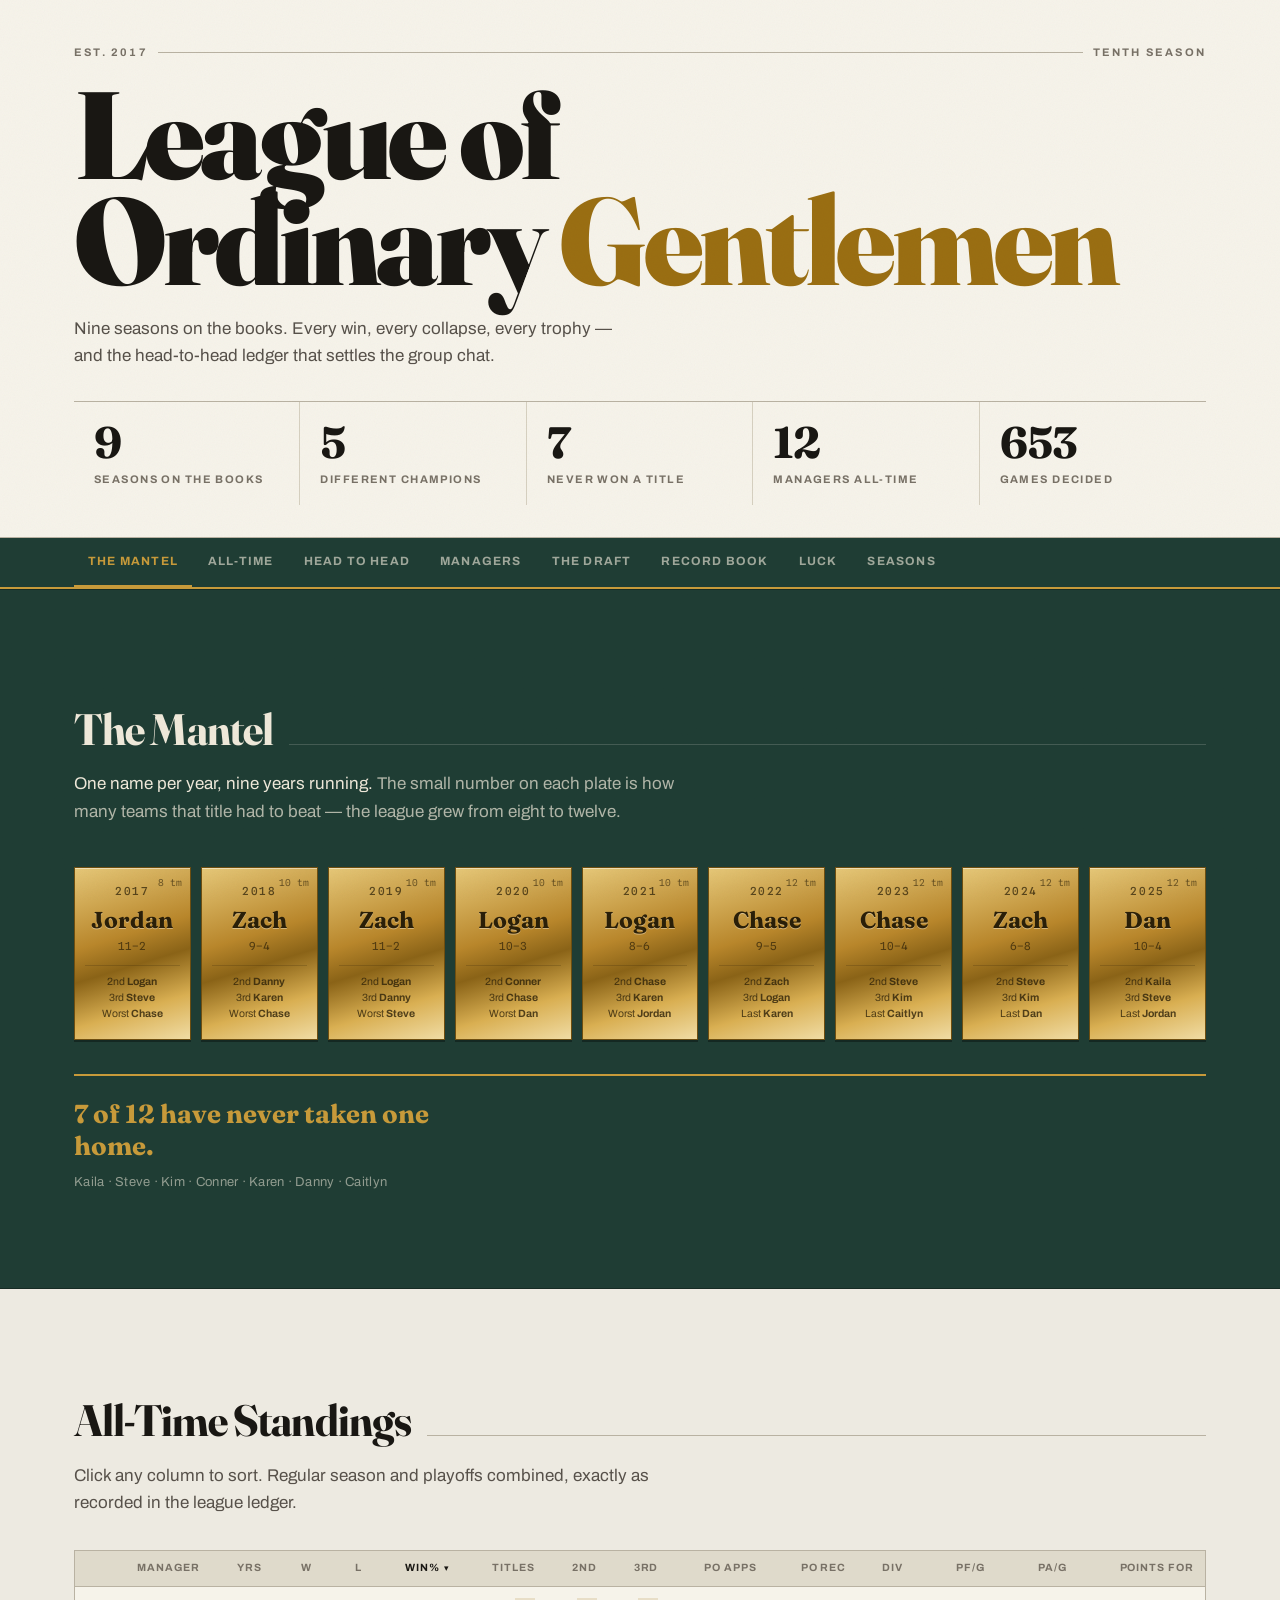
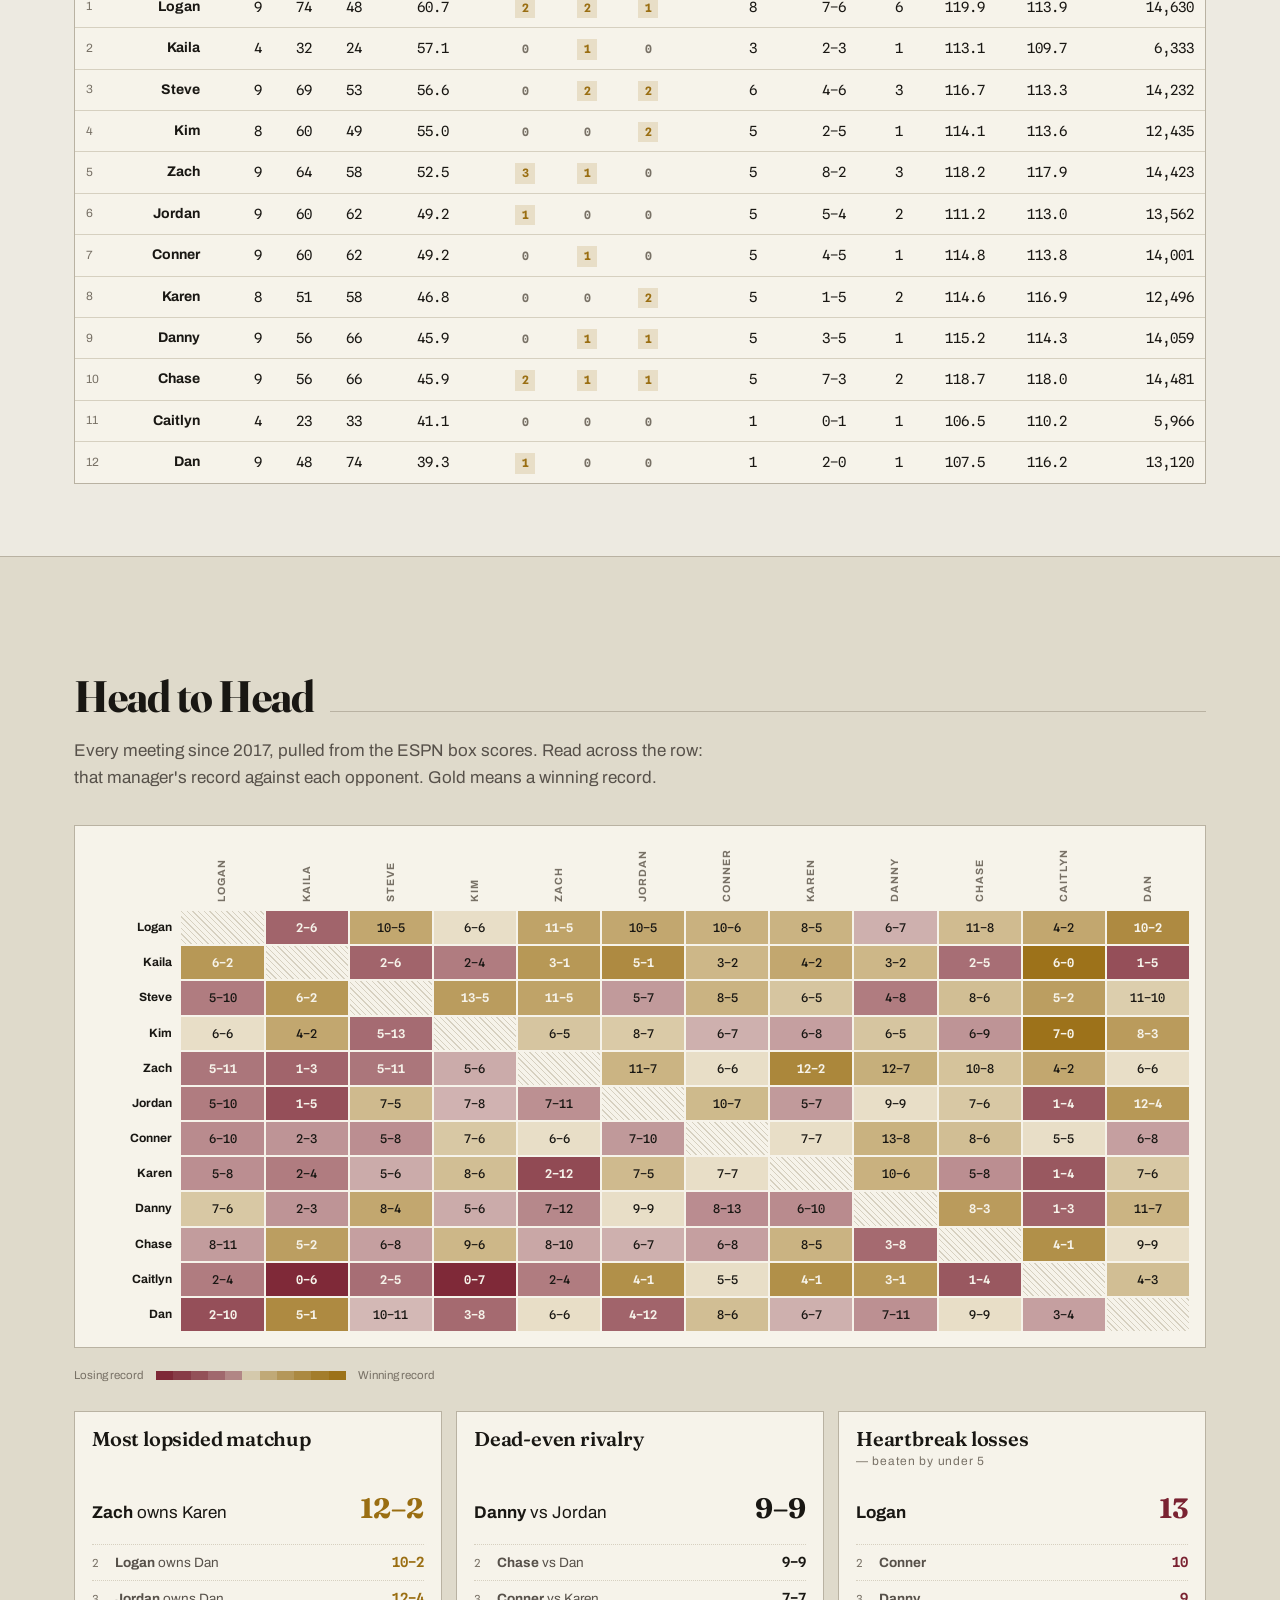
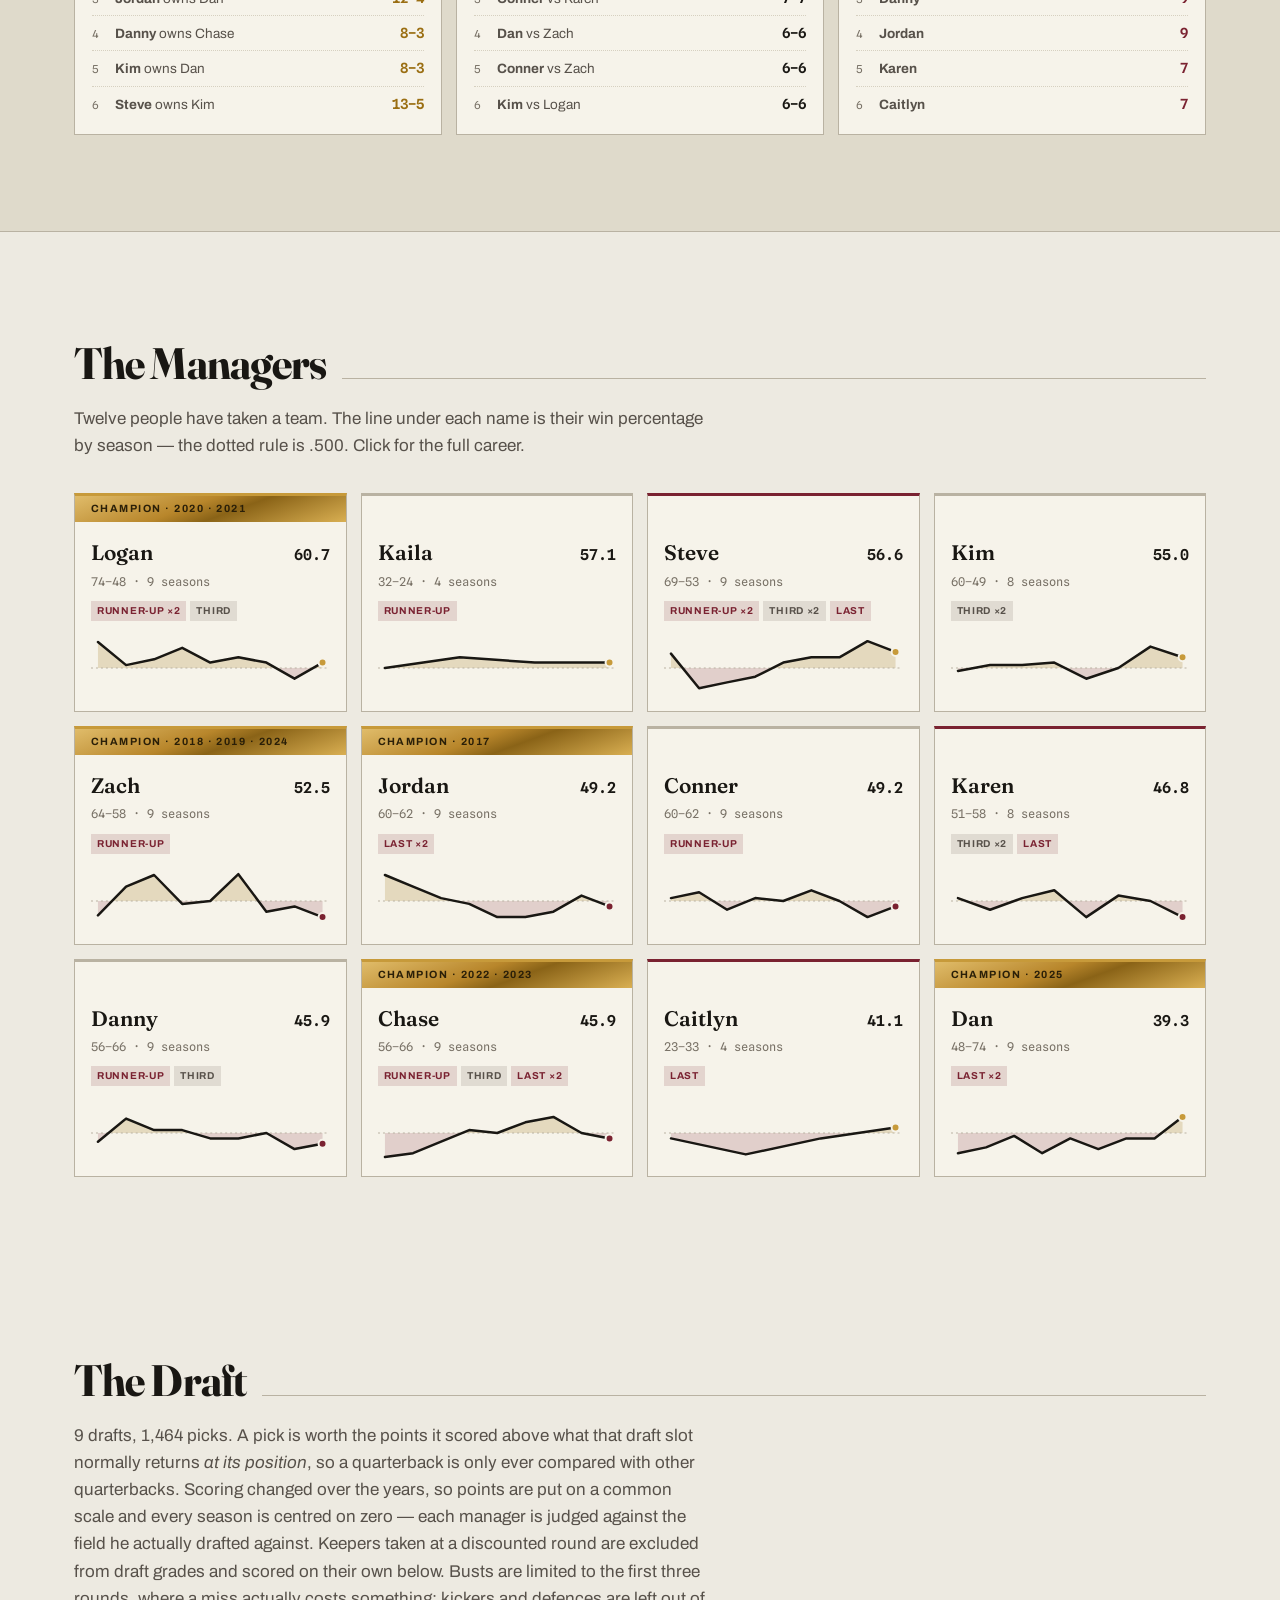
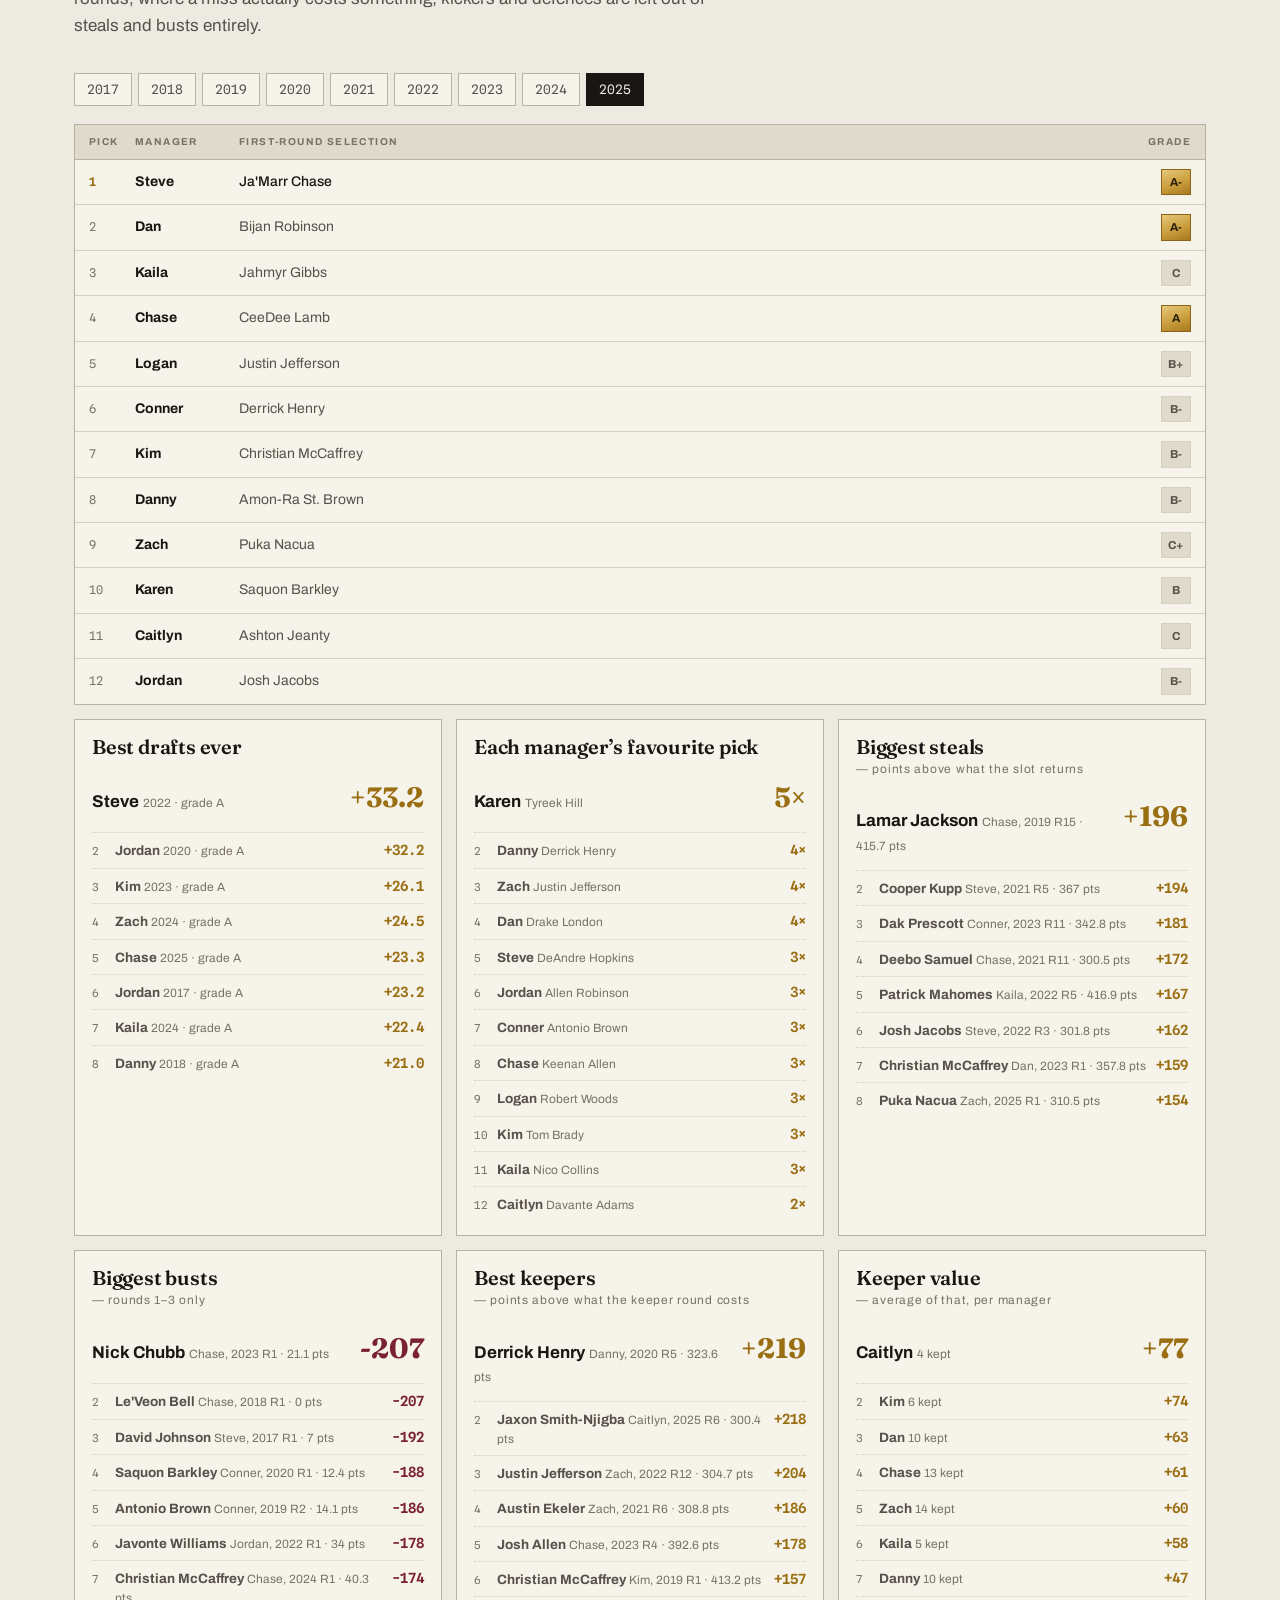
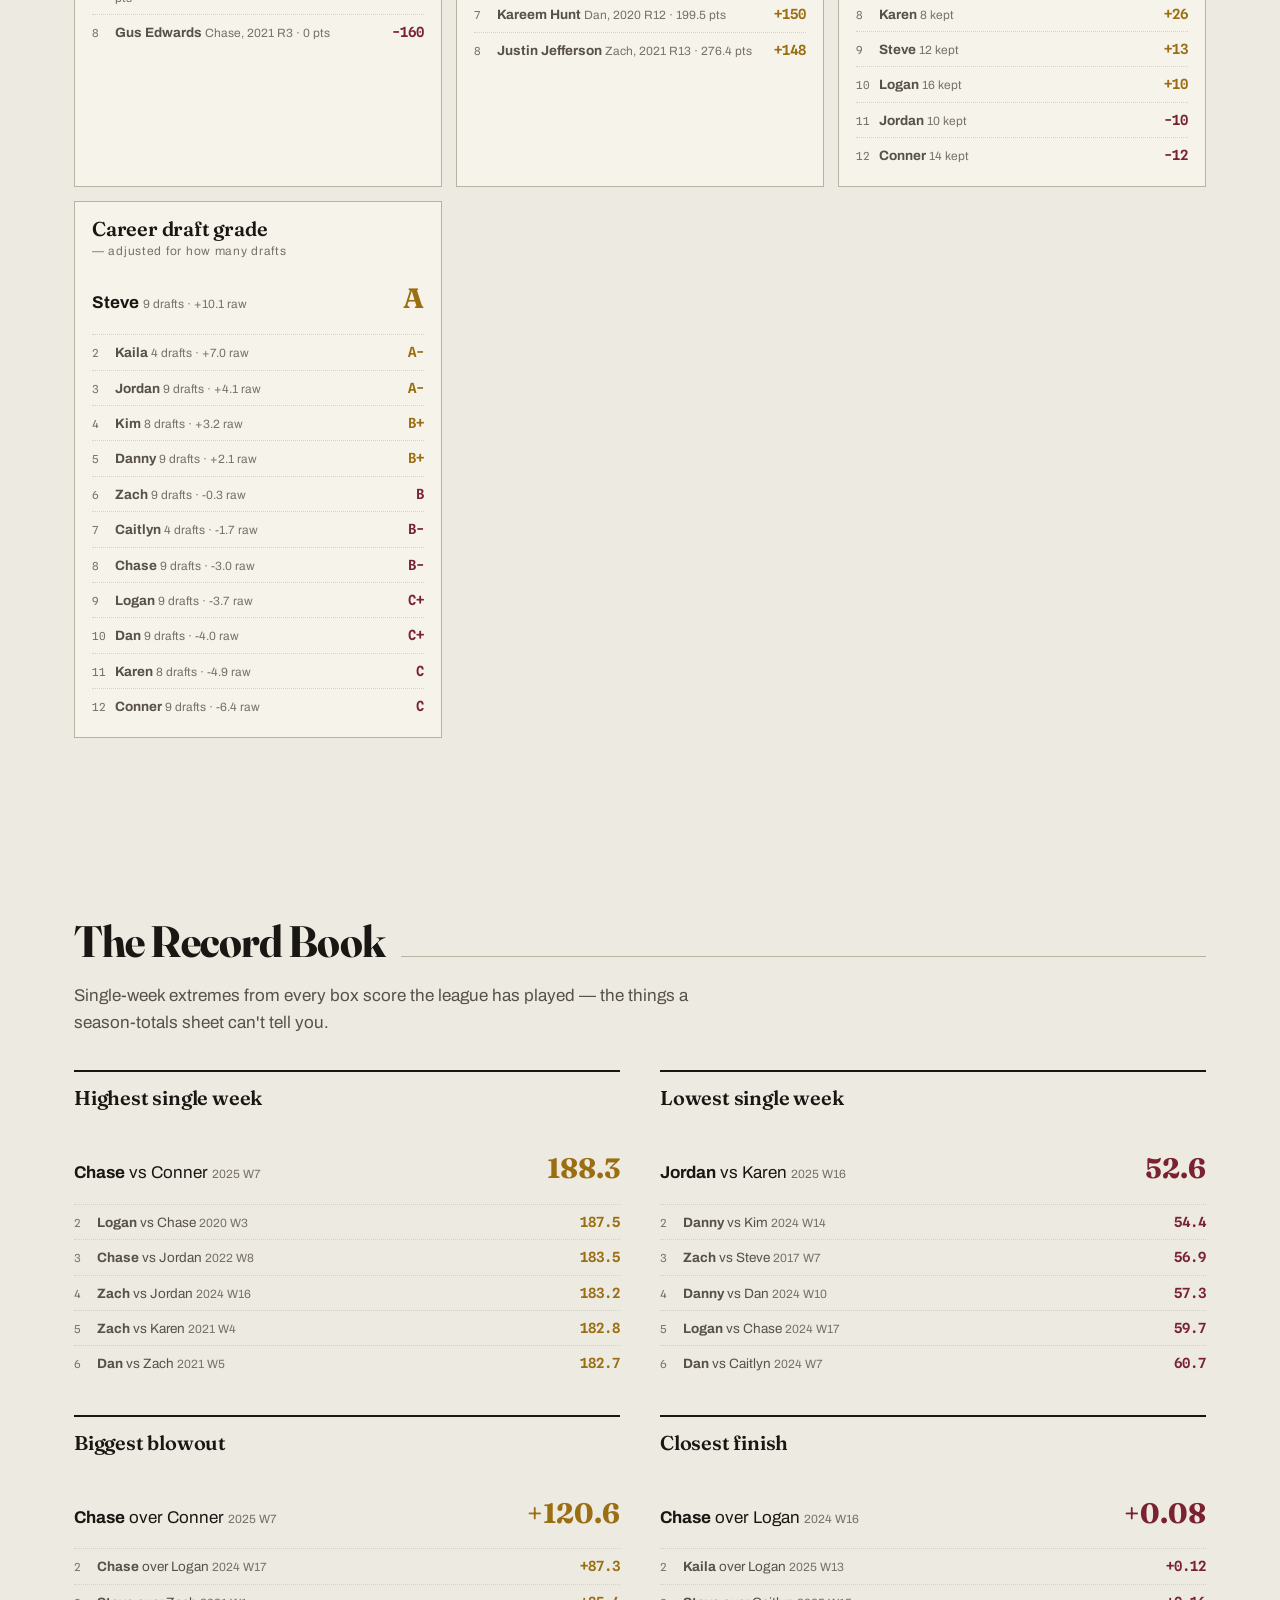
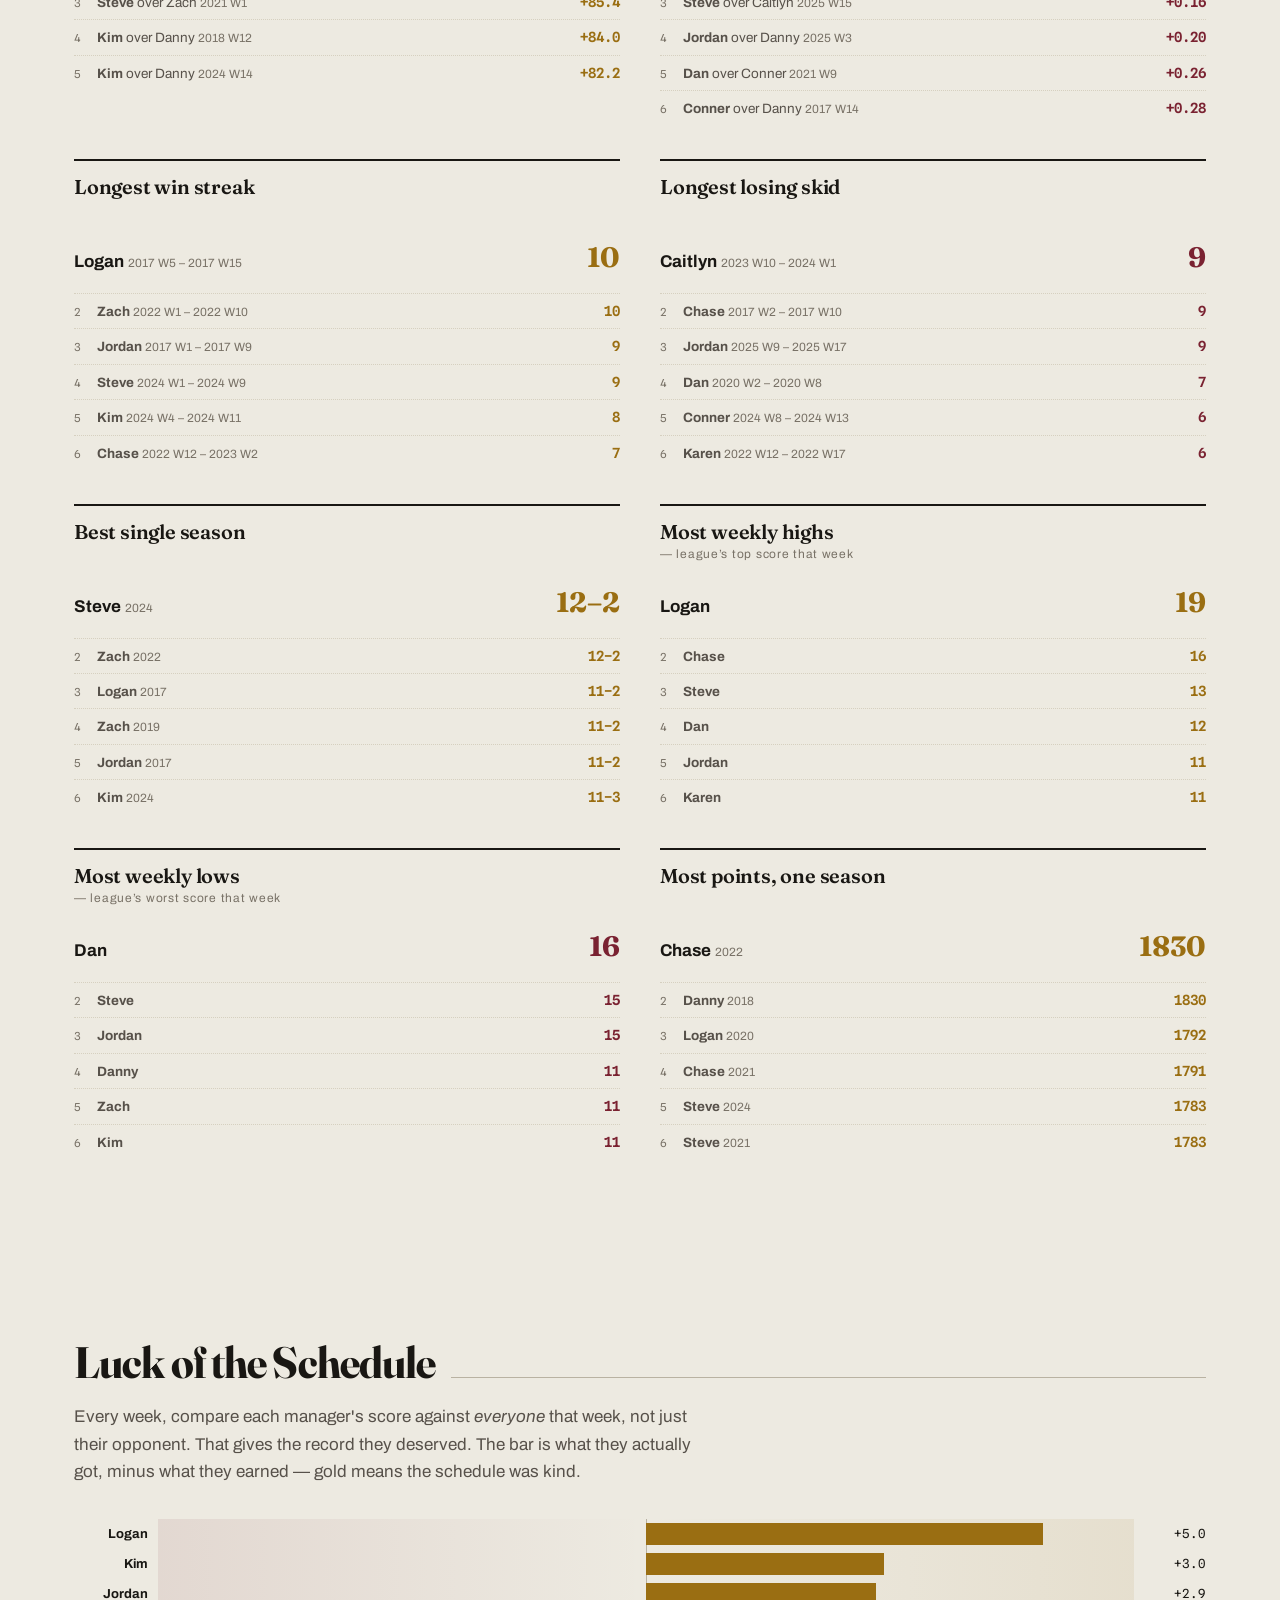
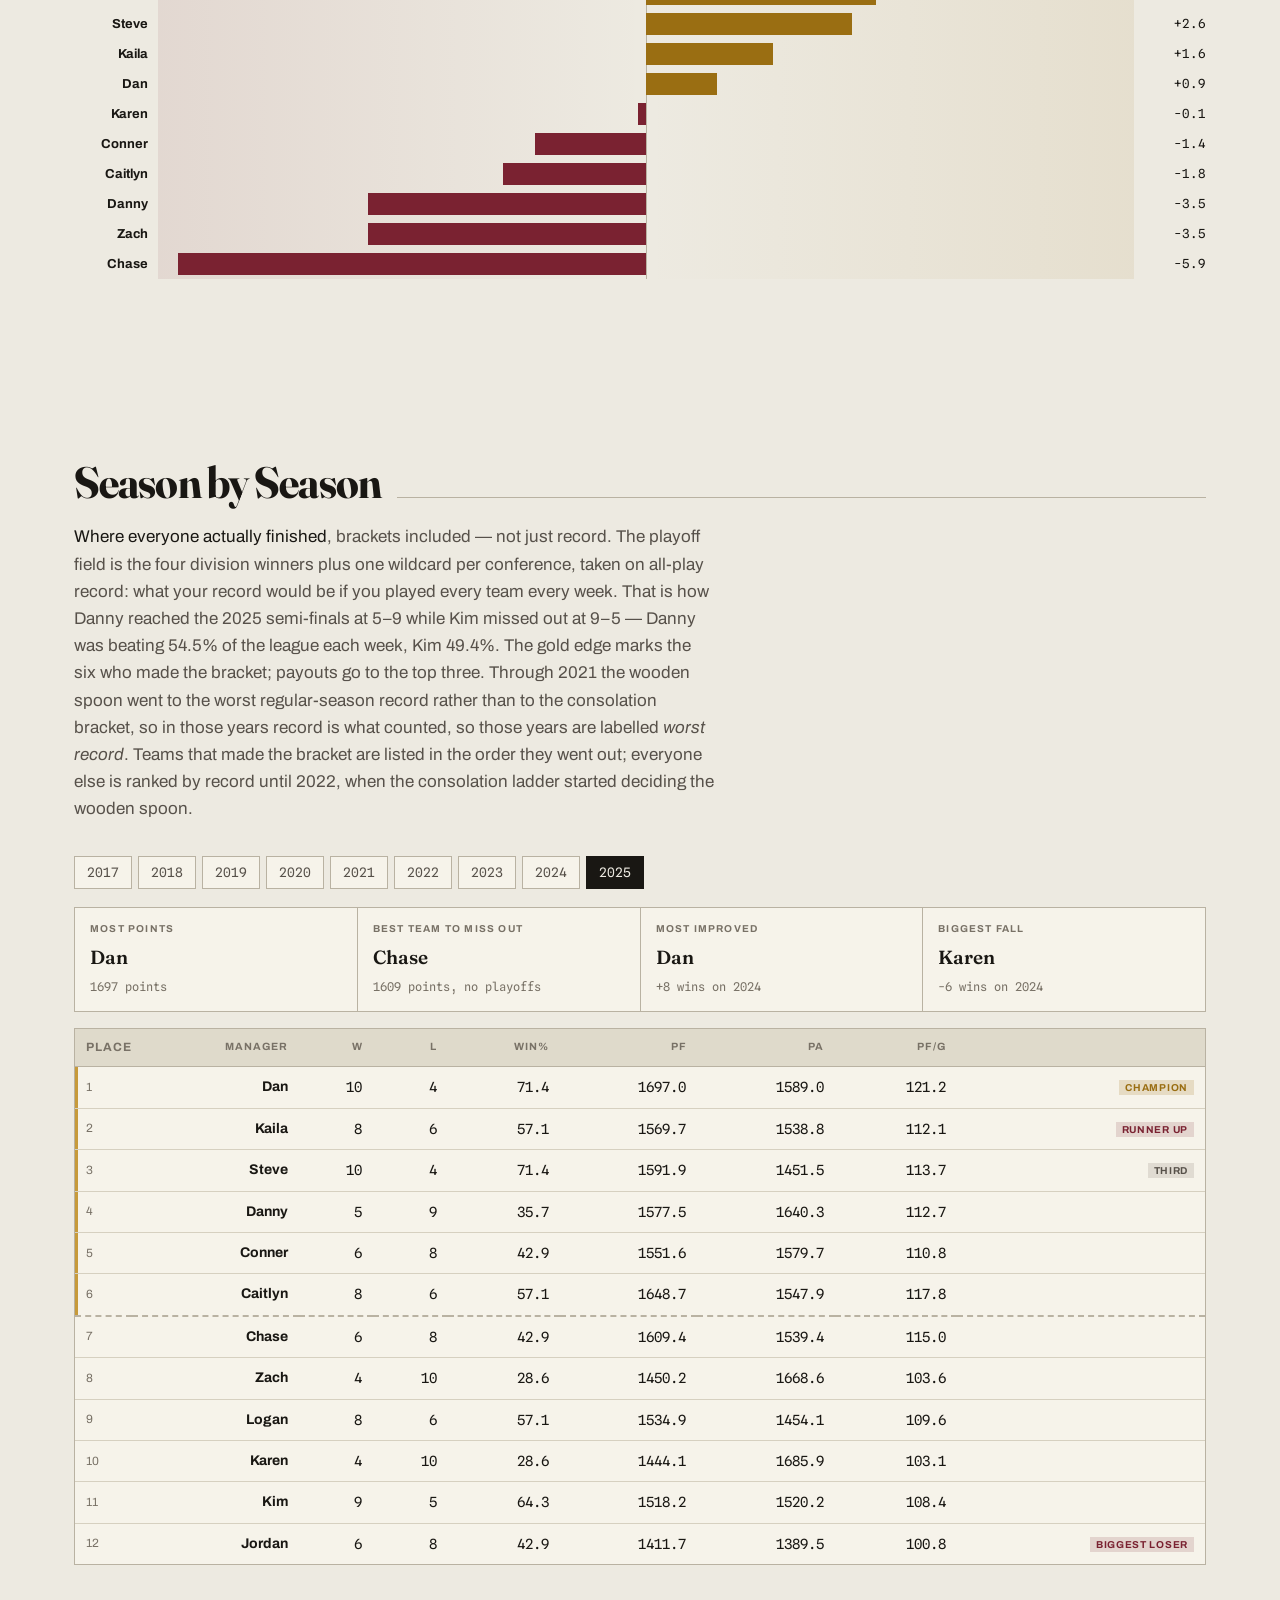
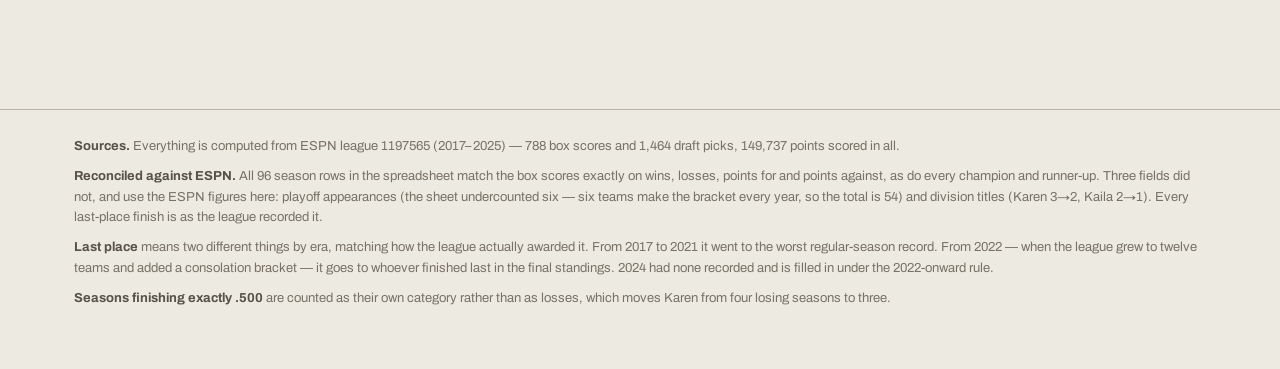
==== commit fc8c1064: "Make the record book multi-league The pipeline had one league's id, seasons, names and copy baked in" ====
--- a/index.html
+++ b/index.html
@@ -439,10 +439,9 @@
 
 <header class="masthead">
   <div class="wrap">
-    <div class="crest"><span>Est. 2017</span><i class="bar"></i><span>Tenth Season</span></div>
-    <h1>League of<br>Ordinary <em>Gentlemen</em></h1>
-    <p class="dek">Nine seasons on the books. Every win, every collapse, every trophy &mdash; and the
-      head-to-head ledger that settles the group chat.</p>
+    <div class="crest"><span id="crestL"></span><i class="bar"></i><span id="crestR"></span></div>
+    <h1 id="mastheadTitle"></h1>
+    <p class="dek" id="dek"></p>
     <div class="tiles" id="tiles"></div>
   </div>
 </header>
@@ -507,7 +506,7 @@
 
   <section id="draft">
     <div class="head"><h2>The Draft</h2><i class="rule"></i></div>
-    <p class="note">Nine drafts, 1,464 picks. A pick is worth the points it scored above what that
+    <p class="note"><span id="draftCount"></span> A pick is worth the points it scored above what that
       draft slot normally returns <em>at its position</em>, so a quarterback is only ever compared with
       other quarterbacks. Scoring changed over the years, so points are put on a common scale and every
       season is centred on zero &mdash; each manager is judged against the field he actually drafted
@@ -521,8 +520,8 @@
 
   <section id="records" data-tier="c">
     <div class="head"><h2>The Record Book</h2><i class="rule"></i></div>
-    <p class="note">Single-week extremes from 788 box scores &mdash; the things a season-totals sheet can't
-      tell you.</p>
+    <p class="note">Single-week extremes from every box score the league has played &mdash; the things
+      a season-totals sheet can't tell you.</p>
     <div class="recs" id="recs"></div>
   </section>
 
@@ -554,8 +553,9 @@
 </main>
 
 <footer><div class="wrap">
-  <div><b>Sources.</b> Everything is computed from ESPN league 1197565 (2017&ndash;2025) &mdash; 788
-    box scores and 1,464 draft picks, <span id="totalPts"></span> points scored in all.</div>
+  <div><b>Sources.</b> Everything is computed from <span id="srcLeague"></span> &mdash;
+    <span id="srcGames"></span> box scores and <span id="srcPicks"></span> draft picks,
+    <span id="totalPts"></span> points scored in all.</div>
   <div><b>Reconciled against ESPN.</b> All 96 season rows in the spreadsheet match the box scores
     exactly on wins, losses, points for and points against, as do every champion and runner-up.
     Three fields did not, and use the ESPN figures here: playoff appearances (the sheet undercounted
@@ -571,7 +571,8 @@
 </div></footer>
 
 <script>
-const DATA = {"managers":[{"name":"Logan","seasons":[{"year":2017,"w":11,"l":2,"pf":1603.74,"pa":1330.4,"pfpg":123.4,"papg":102.3,"note":"Runner Up","fin":2},{"year":2018,"w":7,"l":6,"pf":1612.92,"pa":1686.62,"pfpg":124.1,"papg":129.7,"note":null,"fin":5},{"year":2019,"w":8,"l":5,"pf":1504.98,"pa":1461.72,"pfpg":115.8,"papg":112.4,"note":"Runner Up","fin":2},{"year":2020,"w":10,"l":3,"pf":1792.28,"pa":1492.12,"pfpg":137.9,"papg":114.8,"note":"Champion","fin":1},{"year":2021,"w":8,"l":6,"pf":1736.2,"pa":1622.84,"pfpg":124,"papg":115.9,"note":"Champion","fin":1},{"year":2022,"w":9,"l":5,"pf":1651.3,"pa":1499.86,"pfpg":118,"papg":107.1,"note":"Third","fin":3},{"year":2023,"w":8,"l":6,"pf":1679.6,"pa":1669.92,"pfpg":120,"papg":119.3,"note":null,"fin":5},{"year":2024,"w":5,"l":9,"pf":1514.44,"pa":1682.92,"pfpg":108.2,"papg":120.2,"note":null,"fin":6},{"year":2025,"w":8,"l":6,"pf":1534.86,"pa":1454.08,"pfpg":109.6,"papg":103.9,"note":null,"fin":9}],"w":74,"l":48,"g":122,"pct":0.6065573770491803,"pf":14630.32,"pa":13900.48,"pfpg":119.92,"papg":113.94,"titles":2,"runnerUp":2,"loser":0,"winningSeasons":8,"losingSeasons":1,"tiedSeasons":0,"playoffW":7,"playoffL":6,"playoffApps":8,"playoffYears":[2017,2018,2019,2020,2021,2022,2023,2024],"divTitles":6,"sheetApps":7,"sheetDiv":6,"third":1},{"name":"Kaila","seasons":[{"year":2022,"w":7,"l":7,"pf":1561.74,"pa":1562.02,"pfpg":111.6,"papg":111.6,"note":null,"fin":6},{"year":2023,"w":9,"l":5,"pf":1561.88,"pa":1514.1,"pfpg":111.6,"papg":108.1,"note":null,"fin":4},{"year":2024,"w":8,"l":6,"pf":1639.44,"pa":1527.84,"pfpg":117.1,"papg":109.1,"note":null,"fin":8},{"year":2025,"w":8,"l":6,"pf":1569.72,"pa":1538.82,"pfpg":112.1,"papg":109.9,"note":"Runner Up","fin":2}],"w":32,"l":24,"g":56,"pct":0.5714285714285714,"pf":6332.78,"pa":6142.78,"pfpg":113.09,"papg":109.69,"titles":0,"runnerUp":1,"loser":0,"winningSeasons":3,"losingSeasons":0,"tiedSeasons":1,"playoffW":2,"playoffL":3,"playoffApps":3,"playoffYears":[2022,2023,2025],"divTitles":1,"sheetApps":2,"sheetDiv":2,"third":0},{"name":"Steve","seasons":[{"year":2017,"w":9,"l":4,"pf":1447.26,"pa":1311.44,"pfpg":111.3,"papg":100.9,"note":"Third","fin":3},{"year":2018,"w":3,"l":10,"pf":1445.32,"pa":1664.94,"pfpg":111.2,"papg":128.1,"note":null,"fin":8},{"year":2019,"w":4,"l":9,"pf":1405.44,"pa":1546.46,"pfpg":108.1,"papg":119,"note":"Biggest Loser","fin":9},{"year":2020,"w":5,"l":8,"pf":1418.9,"pa":1610.5,"pfpg":109.1,"papg":123.9,"note":null,"fin":10},{"year":2021,"w":8,"l":6,"pf":1782.58,"pa":1639.94,"pfpg":127.3,"papg":117.1,"note":null,"fin":5},{"year":2022,"w":9,"l":5,"pf":1761.62,"pa":1585.72,"pfpg":125.8,"papg":113.3,"note":null,"fin":5},{"year":2023,"w":9,"l":5,"pf":1596.32,"pa":1486.24,"pfpg":114,"papg":106.2,"note":"Runner Up","fin":2},{"year":2024,"w":12,"l":2,"pf":1782.84,"pa":1521.8,"pfpg":127.3,"papg":108.7,"note":"Runner Up","fin":2},{"year":2025,"w":10,"l":4,"pf":1591.88,"pa":1451.52,"pfpg":113.7,"papg":103.7,"note":"Third","fin":3}],"w":69,"l":53,"g":122,"pct":0.5655737704918032,"pf":14232.16,"pa":13818.56,"pfpg":116.66,"papg":113.27,"titles":0,"runnerUp":2,"loser":1,"winningSeasons":6,"losingSeasons":3,"tiedSeasons":0,"playoffW":4,"playoffL":6,"playoffApps":6,"playoffYears":[2017,2021,2022,2023,2024,2025],"divTitles":3,"sheetApps":5,"sheetDiv":3,"third":2},{"name":"Kim","seasons":[{"year":2018,"w":6,"l":7,"pf":1534.86,"pa":1551.38,"pfpg":118.1,"papg":119.3,"note":null,"fin":10},{"year":2019,"w":7,"l":6,"pf":1576.4,"pa":1532.24,"pfpg":121.3,"papg":117.9,"note":null,"fin":6},{"year":2020,"w":7,"l":6,"pf":1428.62,"pa":1571.4,"pfpg":109.9,"papg":120.9,"note":null,"fin":6},{"year":2021,"w":8,"l":6,"pf":1536.74,"pa":1508.5,"pfpg":109.8,"papg":107.8,"note":null,"fin":6},{"year":2022,"w":5,"l":9,"pf":1430.72,"pa":1693.12,"pfpg":102.2,"papg":120.9,"note":null,"fin":8},{"year":2023,"w":7,"l":7,"pf":1646.54,"pa":1502.26,"pfpg":117.6,"papg":107.3,"note":"Third","fin":3},{"year":2024,"w":11,"l":3,"pf":1762.82,"pa":1503.18,"pfpg":125.9,"papg":107.4,"note":"Third","fin":3},{"year":2025,"w":9,"l":5,"pf":1518.2,"pa":1520.2,"pfpg":108.4,"papg":108.6,"note":null,"fin":11}],"w":60,"l":49,"g":109,"pct":0.5504587155963303,"pf":12434.9,"pa":12382.28,"pfpg":114.08,"papg":113.6,"titles":0,"runnerUp":0,"loser":0,"winningSeasons":5,"losingSeasons":2,"tiedSeasons":1,"playoffW":2,"playoffL":5,"playoffApps":5,"playoffYears":[2019,2020,2021,2023,2024],"divTitles":1,"sheetApps":5,"sheetDiv":1,"third":2},{"name":"Zach","seasons":[{"year":2017,"w":4,"l":9,"pf":1323.56,"pa":1441.96,"pfpg":101.8,"papg":110.9,"note":null,"fin":6},{"year":2018,"w":9,"l":4,"pf":1745.92,"pa":1600.72,"pfpg":134.3,"papg":123.1,"note":"Champion","fin":1},{"year":2019,"w":11,"l":2,"pf":1701.22,"pa":1501.46,"pfpg":130.9,"papg":115.5,"note":"Champion","fin":1},{"year":2020,"w":6,"l":7,"pf":1528.9,"pa":1530.1,"pfpg":117.6,"papg":117.7,"note":null,"fin":8},{"year":2021,"w":7,"l":7,"pf":1629.66,"pa":1821.24,"pfpg":116.4,"papg":130.1,"note":null,"fin":8},{"year":2022,"w":12,"l":2,"pf":1723.58,"pa":1440.32,"pfpg":123.1,"papg":102.9,"note":"Runner Up","fin":2},{"year":2023,"w":5,"l":9,"pf":1564.36,"pa":1709,"pfpg":111.7,"papg":122.1,"note":null,"fin":11},{"year":2024,"w":6,"l":8,"pf":1755.48,"pa":1675.58,"pfpg":125.4,"papg":119.7,"note":"Champion","fin":1},{"year":2025,"w":4,"l":10,"pf":1450.24,"pa":1668.62,"pfpg":103.6,"papg":119.2,"note":null,"fin":8}],"w":64,"l":58,"g":122,"pct":0.5245901639344263,"pf":14422.92,"pa":14389,"pfpg":118.22,"papg":117.94,"titles":3,"runnerUp":1,"loser":0,"winningSeasons":3,"losingSeasons":5,"tiedSeasons":1,"playoffW":8,"playoffL":2,"playoffApps":5,"playoffYears":[2017,2018,2019,2022,2024],"divTitles":3,"sheetApps":4,"sheetDiv":3,"third":0},{"name":"Jordan","seasons":[{"year":2017,"w":11,"l":2,"pf":1404.1,"pa":1333.72,"pfpg":108,"papg":102.6,"note":"Champion","fin":1},{"year":2018,"w":9,"l":4,"pf":1668.18,"pa":1489.26,"pfpg":128.3,"papg":114.6,"note":null,"fin":4},{"year":2019,"w":7,"l":6,"pf":1439.1,"pa":1590.16,"pfpg":110.7,"papg":122.3,"note":null,"fin":4},{"year":2020,"w":6,"l":7,"pf":1511.02,"pa":1543.6,"pfpg":116.2,"papg":118.7,"note":null,"fin":7},{"year":2021,"w":4,"l":10,"pf":1492.6,"pa":1666.64,"pfpg":106.6,"papg":119,"note":"Biggest Loser","fin":10},{"year":2022,"w":4,"l":10,"pf":1553.38,"pa":1639.72,"pfpg":111,"papg":117.1,"note":null,"fin":4},{"year":2023,"w":5,"l":9,"pf":1563.66,"pa":1568.92,"pfpg":111.7,"papg":112.1,"note":null,"fin":7},{"year":2024,"w":8,"l":6,"pf":1518.52,"pa":1558.44,"pfpg":108.5,"papg":111.3,"note":null,"fin":4},{"year":2025,"w":6,"l":8,"pf":1411.72,"pa":1389.5,"pfpg":100.8,"papg":99.3,"note":"Biggest Loser","fin":12}],"w":60,"l":62,"g":122,"pct":0.4918032786885246,"pf":13562.28,"pa":13779.96,"pfpg":111.17,"papg":112.95,"titles":1,"runnerUp":0,"loser":2,"winningSeasons":4,"losingSeasons":5,"tiedSeasons":0,"playoffW":5,"playoffL":4,"playoffApps":5,"playoffYears":[2017,2018,2019,2022,2024],"divTitles":2,"sheetApps":4,"sheetDiv":2,"third":0},{"name":"Conner","seasons":[{"year":2017,"w":7,"l":6,"pf":1457.3,"pa":1295.78,"pfpg":112.1,"papg":99.7,"note":null,"fin":4},{"year":2018,"w":8,"l":5,"pf":1696.14,"pa":1599.84,"pfpg":130.5,"papg":123.1,"note":null,"fin":6},{"year":2019,"w":5,"l":8,"pf":1524.74,"pa":1723.06,"pfpg":117.3,"papg":132.5,"note":null,"fin":7},{"year":2020,"w":7,"l":6,"pf":1585.52,"pa":1505.02,"pfpg":122,"papg":115.8,"note":"Runner Up","fin":2},{"year":2021,"w":7,"l":7,"pf":1611.9,"pa":1597.06,"pfpg":115.1,"papg":114.1,"note":null,"fin":4},{"year":2022,"w":9,"l":5,"pf":1520.74,"pa":1450.06,"pfpg":108.6,"papg":103.6,"note":null,"fin":7},{"year":2023,"w":7,"l":7,"pf":1529.64,"pa":1541.14,"pfpg":109.3,"papg":110.1,"note":null,"fin":10},{"year":2024,"w":4,"l":10,"pf":1523.2,"pa":1598.52,"pfpg":108.8,"papg":114.2,"note":null,"fin":10},{"year":2025,"w":6,"l":8,"pf":1551.62,"pa":1579.66,"pfpg":110.8,"papg":112.8,"note":null,"fin":5}],"w":60,"l":62,"g":122,"pct":0.4918032786885246,"pf":14000.8,"pa":13890.14,"pfpg":114.76,"papg":113.85,"titles":0,"runnerUp":1,"loser":0,"winningSeasons":4,"losingSeasons":3,"tiedSeasons":2,"playoffW":4,"playoffL":5,"playoffApps":5,"playoffYears":[2017,2018,2020,2021,2025],"divTitles":1,"sheetApps":4,"sheetDiv":1,"third":0},{"name":"Karen","seasons":[{"year":2018,"w":7,"l":6,"pf":1542.56,"pa":1511.04,"pfpg":118.7,"papg":116.2,"note":"Third","fin":3},{"year":2019,"w":5,"l":8,"pf":1543.54,"pa":1471.46,"pfpg":118.7,"papg":113.2,"note":null,"fin":5},{"year":2020,"w":7,"l":6,"pf":1656.04,"pa":1563.28,"pfpg":127.4,"papg":120.3,"note":null,"fin":4},{"year":2021,"w":9,"l":5,"pf":1756,"pa":1706.24,"pfpg":125.4,"papg":121.9,"note":"Third","fin":3},{"year":2022,"w":4,"l":10,"pf":1455.98,"pa":1621.22,"pfpg":104,"papg":115.8,"note":"Biggest Loser","fin":12},{"year":2023,"w":8,"l":6,"pf":1444.12,"pa":1563.6,"pfpg":103.2,"papg":111.7,"note":null,"fin":6},{"year":2024,"w":7,"l":7,"pf":1653.2,"pa":1622.04,"pfpg":118.1,"papg":115.9,"note":null,"fin":7},{"year":2025,"w":4,"l":10,"pf":1444.1,"pa":1685.92,"pfpg":103.1,"papg":120.4,"note":null,"fin":10}],"w":51,"l":58,"g":109,"pct":0.46788990825688076,"pf":12495.54,"pa":12744.8,"pfpg":114.64,"papg":116.92,"titles":0,"runnerUp":0,"loser":1,"winningSeasons":4,"losingSeasons":3,"tiedSeasons":1,"playoffW":1,"playoffL":5,"playoffApps":5,"playoffYears":[2018,2019,2020,2021,2023],"divTitles":2,"sheetApps":5,"sheetDiv":3,"third":2},{"name":"Danny","seasons":[{"year":2017,"w":5,"l":8,"pf":1225.42,"pa":1297.16,"pfpg":94.3,"papg":99.8,"note":null,"fin":5},{"year":2018,"w":9,"l":4,"pf":1829.96,"pa":1546.18,"pfpg":140.8,"papg":118.9,"note":"Runner Up","fin":2},{"year":2019,"w":7,"l":6,"pf":1641.4,"pa":1474.86,"pfpg":126.3,"papg":113.5,"note":"Third","fin":3},{"year":2020,"w":7,"l":6,"pf":1653.08,"pa":1555.42,"pfpg":127.2,"papg":119.6,"note":null,"fin":5},{"year":2021,"w":6,"l":8,"pf":1676.66,"pa":1615.74,"pfpg":119.8,"papg":115.4,"note":null,"fin":7},{"year":2022,"w":6,"l":8,"pf":1435.64,"pa":1556.28,"pfpg":102.5,"papg":111.2,"note":null,"fin":10},{"year":2023,"w":7,"l":7,"pf":1678.52,"pa":1590.02,"pfpg":119.9,"papg":113.6,"note":null,"fin":8},{"year":2024,"w":4,"l":10,"pf":1340.86,"pa":1669.72,"pfpg":95.8,"papg":119.3,"note":null,"fin":11},{"year":2025,"w":5,"l":9,"pf":1577.48,"pa":1640.3,"pfpg":112.7,"papg":117.2,"note":null,"fin":4}],"w":56,"l":66,"g":122,"pct":0.45901639344262296,"pf":14059.02,"pa":13945.68,"pfpg":115.24,"papg":114.31,"titles":0,"runnerUp":1,"loser":0,"winningSeasons":3,"losingSeasons":5,"tiedSeasons":1,"playoffW":3,"playoffL":5,"playoffApps":5,"playoffYears":[2017,2018,2019,2020,2025],"divTitles":1,"sheetApps":5,"sheetDiv":1,"third":1},{"name":"Chase","seasons":[{"year":2017,"w":2,"l":11,"pf":1282.46,"pa":1480.24,"pfpg":98.7,"papg":113.9,"note":"Biggest Loser","fin":8},{"year":2018,"w":3,"l":10,"pf":1372.86,"pa":1610.66,"pfpg":105.6,"papg":123.9,"note":"Biggest Loser","fin":9},{"year":2019,"w":5,"l":8,"pf":1532.16,"pa":1565.24,"pfpg":117.9,"papg":120.4,"note":null,"fin":8},{"year":2020,"w":7,"l":6,"pf":1558.9,"pa":1467.28,"pfpg":119.9,"papg":112.9,"note":"Third","fin":3},{"year":2021,"w":7,"l":7,"pf":1790.84,"pa":1789.14,"pfpg":127.9,"papg":127.8,"note":"Runner Up","fin":2},{"year":2022,"w":9,"l":5,"pf":1830,"pa":1691.24,"pfpg":130.7,"papg":120.8,"note":"Champion","fin":1},{"year":2023,"w":10,"l":4,"pf":1740.62,"pa":1560.94,"pfpg":124.3,"papg":111.5,"note":"Champion","fin":1},{"year":2024,"w":7,"l":7,"pf":1763.74,"pa":1690.72,"pfpg":126,"papg":120.8,"note":null,"fin":5},{"year":2025,"w":6,"l":8,"pf":1609.44,"pa":1539.44,"pfpg":115,"papg":110,"note":null,"fin":7}],"w":56,"l":66,"g":122,"pct":0.45901639344262296,"pf":14481.02,"pa":14394.9,"pfpg":118.7,"papg":117.99,"titles":2,"runnerUp":1,"loser":2,"winningSeasons":3,"losingSeasons":4,"tiedSeasons":2,"playoffW":7,"playoffL":3,"playoffApps":5,"playoffYears":[2020,2021,2022,2023,2024],"divTitles":2,"sheetApps":5,"sheetDiv":2,"third":1},{"name":"Caitlyn","seasons":[{"year":2022,"w":6,"l":8,"pf":1441.2,"pa":1435.96,"pfpg":102.9,"papg":102.6,"note":null,"fin":11},{"year":2023,"w":3,"l":11,"pf":1329.12,"pa":1562.36,"pfpg":94.9,"papg":111.6,"note":"Biggest Loser","fin":12},{"year":2024,"w":6,"l":8,"pf":1547.02,"pa":1627.06,"pfpg":110.5,"papg":116.2,"note":null,"fin":9},{"year":2025,"w":8,"l":6,"pf":1648.74,"pa":1547.94,"pfpg":117.8,"papg":110.6,"note":null,"fin":6}],"w":23,"l":33,"g":56,"pct":0.4107142857142857,"pf":5966.08,"pa":6173.32,"pfpg":106.54,"papg":110.24,"titles":0,"runnerUp":0,"loser":1,"winningSeasons":1,"losingSeasons":3,"tiedSeasons":0,"playoffW":0,"playoffL":1,"playoffApps":1,"playoffYears":[2025],"divTitles":1,"sheetApps":1,"sheetDiv":1,"third":0},{"name":"Dan","seasons":[{"year":2017,"w":3,"l":10,"pf":1220.76,"pa":1473.9,"pfpg":93.9,"papg":113.4,"note":null,"fin":7},{"year":2018,"w":4,"l":9,"pf":1507.1,"pa":1695.18,"pfpg":115.9,"papg":130.4,"note":null,"fin":7},{"year":2019,"w":6,"l":7,"pf":1440.5,"pa":1442.82,"pfpg":110.8,"papg":111,"note":null,"fin":10},{"year":2020,"w":3,"l":10,"pf":1281.14,"pa":1575.68,"pfpg":98.5,"papg":121.2,"note":"Biggest Loser","fin":9},{"year":2021,"w":6,"l":8,"pf":1577.6,"pa":1623.44,"pfpg":112.7,"papg":116,"note":null,"fin":9},{"year":2022,"w":4,"l":10,"pf":1367.1,"pa":1557.48,"pfpg":97.6,"papg":111.2,"note":null,"fin":9},{"year":2023,"w":6,"l":8,"pf":1536.32,"pa":1602.2,"pfpg":109.7,"papg":114.4,"note":null,"fin":9},{"year":2024,"w":6,"l":8,"pf":1492,"pa":1615.74,"pfpg":106.6,"papg":115.4,"note":"Biggest Loser","fin":12},{"year":2025,"w":10,"l":4,"pf":1697.04,"pa":1589.04,"pfpg":121.2,"papg":113.5,"note":"Champion","fin":1}],"w":48,"l":74,"g":122,"pct":0.39344262295081966,"pf":13119.56,"pa":14175.48,"pfpg":107.54,"papg":116.19,"titles":1,"runnerUp":0,"loser":2,"winningSeasons":1,"losingSeasons":8,"tiedSeasons":0,"playoffW":2,"playoffL":0,"playoffApps":1,"playoffYears":[2025],"divTitles":1,"sheetApps":1,"sheetDiv":1,"third":0}],"espn":{"h2h":["Caitlyn/Chase 1-4","Caitlyn/Conner 5-5","Caitlyn/Dan 4-3","Caitlyn/Danny 3-1","Caitlyn/Jordan 4-1","Caitlyn/Kaila 0-6","Caitlyn/Karen 4-1","Caitlyn/Kim 0-7","Caitlyn/Logan 2-4","Caitlyn/Steve 2-5","Caitlyn/Zach 2-4","Chase/Conner 6-8","Chase/Dan 9-9","Chase/Danny 3-8","Chase/Jordan 6-7","Chase/Kaila 5-2","Chase/Karen 8-5","Chase/Kim 9-6","Chase/Logan 8-11","Chase/Steve 6-8","Chase/Zach 8-10","Conner/Dan 6-8","Conner/Danny 13-8","Conner/Jordan 7-10","Conner/Kaila 2-3","Conner/Karen 7-7","Conner/Kim 7-6","Conner/Logan 6-10","Conner/Steve 5-8","Conner/Zach 6-6","Dan/Danny 7-11","Dan/Jordan 4-12","Dan/Kaila 5-1","Dan/Karen 6-7","Dan/Kim 3-8","Dan/Logan 2-10","Dan/Steve 10-11","Dan/Zach 6-6","Danny/Jordan 9-9","Danny/Kaila 2-3","Danny/Karen 6-10","Danny/Kim 5-6","Danny/Logan 7-6","Danny/Steve 8-4","Danny/Zach 7-12","Jordan/Kaila 1-5","Jordan/Karen 5-7","Jordan/Kim 7-8","Jordan/Logan 5-10","Jordan/Steve 7-5","Jordan/Zach 7-11","Kaila/Karen 4-2","Kaila/Kim 2-4","Kaila/Logan 6-2","Kaila/Steve 2-6","Kaila/Zach 3-1","Karen/Kim 8-6","Karen/Logan 5-8","Karen/Steve 5-6","Karen/Zach 2-12","Kim/Logan 6-6","Kim/Steve 5-13","Kim/Zach 6-5","Logan/Steve 10-5","Logan/Zach 11-5","Steve/Zach 11-5"],"luck":{"Logan":[60.7,55.7],"Kim":[51.1,48.1],"Jordan":[48.3,45.4],"Steve":[55.8,53.2],"Kaila":[55.2,53.6],"Dan":[42.6,41.7],"Karen":[45,45.1],"Conner":[48.3,49.7],"Caitlyn":[39.7,41.5],"Danny":[48.6,52.1],"Zach":[52.7,56.2],"Chase":[49,54.9]},"winStreak":{"Caitlyn":[3,"2025 W10","2025 W12"],"Chase":[7,"2022 W12","2023 W2"],"Conner":[6,"2022 W12","2022 W17"],"Dan":[4,"2021 W3","2021 W6"],"Danny":[7,"2017 W15","2018 W5"],"Jordan":[9,"2017 W1","2017 W9"],"Kaila":[7,"2025 W9","2025 W16"],"Karen":[7,"2021 W5","2021 W11"],"Kim":[8,"2024 W4","2024 W11"],"Logan":[10,"2017 W5","2017 W15"],"Steve":[9,"2024 W1","2024 W9"],"Zach":[10,"2022 W1","2022 W10"]},"lossStreak":{"Caitlyn":[9,"2023 W10","2024 W1"],"Chase":[9,"2017 W2","2017 W10"],"Conner":[6,"2024 W8","2024 W13"],"Dan":[7,"2020 W2","2020 W8"],"Danny":[5,"2024 W7","2024 W11"],"Jordan":[9,"2025 W9","2025 W17"],"Kaila":[4,"2022 W12","2022 W15"],"Karen":[6,"2022 W12","2022 W17"],"Kim":[5,"2018 W3","2018 W7"],"Logan":[5,"2024 W13","2024 W17"],"Steve":[6,"2018 W5","2018 W10"],"Zach":[6,"2023 W11","2023 W16"]},"teamsByYear":{"2017":8,"2018":10,"2019":10,"2020":10,"2021":10,"2022":12,"2023":12,"2024":12,"2025":12},"highWeek":[["Chase",188.32,"Conner",67.74,2025,7],["Logan",187.48,"Chase",146.82,2020,3],["Chase",183.48,"Jordan",151.88,2022,8],["Zach",183.22,"Jordan",111.64,2024,16],["Zach",182.76,"Karen",137.52,2021,4],["Dan",182.68,"Zach",108.18,2021,5]],"lowWeek":[["Jordan",52.64,"Karen",97.58,2025,16],["Danny",54.4,"Kim",136.62,2024,14],["Zach",56.92,"Steve",93.86,2017,7],["Danny",57.34,"Dan",116.26,2024,10],["Logan",59.66,"Chase",146.98,2024,17],["Dan",60.66,"Caitlyn",99.78,2024,7]],"blowout":[["Chase",188.32,"Conner",67.74,2025,7],["Chase",146.98,"Logan",59.66,2024,17],["Steve",178.86,"Zach",93.5,2021,1],["Kim",181.94,"Danny",97.92,2018,12],["Kim",136.62,"Danny",54.4,2024,14]],"closest":[["Chase",108.88,"Logan",108.8,2024,16],["Kaila",96.82,"Logan",96.7,2025,13],["Steve",119.6,"Caitlyn",119.44,2025,15],["Jordan",114.02,"Danny",113.82,2025,3],["Dan",88.14,"Conner",87.88,2021,9],["Conner",87.22,"Danny",86.94,2017,14]],"lastPlace":{"2017":"Chase","2018":"Chase","2019":"Steve","2020":"Dan","2021":"Jordan","2022":"Karen","2023":"Caitlyn","2024":"Dan","2025":"Jordan"},"playoffYears":{"Logan":[2017,2018,2019,2020,2021,2022,2023,2024],"Kaila":[2022,2023,2025],"Steve":[2017,2021,2022,2023,2024,2025],"Kim":[2019,2020,2021,2023,2024],"Zach":[2017,2018,2019,2022,2024],"Jordan":[2017,2018,2019,2022,2024],"Conner":[2017,2018,2020,2021,2025],"Karen":[2018,2019,2020,2021,2023],"Danny":[2017,2018,2019,2020,2025],"Chase":[2020,2021,2022,2023,2024],"Caitlyn":[2025],"Dan":[2025]},"divTitles":{"Logan":6,"Zach":3,"Steve":3,"Chase":2,"Karen":2,"Jordan":2,"Danny":1,"Kim":1,"Conner":1,"Dan":1,"Kaila":1,"Caitlyn":1},"lastPlaceRule":{"2017-2021":"worst regular-season record","2022-2025":"last in final standings"},"draftR1":[[2017,"Steve","David Johnson"],[2017,"Jordan","Le'Veon Bell"],[2017,"Conner","Antonio Brown"],[2017,"Chase","Julio Jones"],[2017,"Danny","Aaron Rodgers"],[2017,"Zach","Odell Beckham Jr."],[2017,"Logan","LeSean McCoy"],[2017,"Dan","Jordy Nelson"],[2018,"Chase","Le'Veon Bell"],[2018,"Dan","Alvin Kamara"],[2018,"Zach","Julio Jones"],[2018,"Danny","Todd Gurley"],[2018,"Conner","Antonio Brown"],[2018,"Steve","DeAndre Hopkins"],[2018,"Logan","David Johnson"],[2018,"Jordan","Ezekiel Elliott"],[2018,"Kim","Odell Beckham Jr."],[2018,"Karen","Saquon Barkley"],[2019,"Zach","Michael Thomas"],[2019,"Danny","Ezekiel Elliott"],[2019,"Karen","David Johnson"],[2019,"Jordan","Melvin Gordon III"],[2019,"Logan","Davante Adams"],[2019,"Conner","Alvin Kamara"],[2019,"Dan","Saquon Barkley"],[2019,"Steve","Le'Veon Bell"],[2019,"Chase","Joe Mixon"],[2019,"Kim","Christian McCaffrey"],[2020,"Dan","Julio Jones"],[2020,"Steve","Michael Thomas"],[2020,"Chase","Christian McCaffrey"],[2020,"Conner","Saquon Barkley"],[2020,"Kim","Ezekiel Elliott"],[2020,"Karen","Dalvin Cook"],[2020,"Jordan","JuJu Smith-Schuster"],[2020,"Danny","Davante Adams"],[2020,"Logan","Alvin Kamara"],[2020,"Zach","Clyde Edwards-Helaire"],[2021,"Steve","Christian McCaffrey"],[2021,"Chase","Dalvin Cook"],[2021,"Dan","Alvin Kamara"],[2021,"Logan","Ezekiel Elliott"],[2021,"Karen","Tyreek Hill"],[2021,"Zach","Saquon Barkley"],[2021,"Jordan","Nick Chubb"],[2021,"Danny","Jonathan Taylor"],[2021,"Conner","Aaron Jones Sr."],[2021,"Kim","Davante Adams"],[2022,"Conner","Jonathan Taylor"],[2022,"Chase","Christian McCaffrey"],[2022,"Kim","Austin Ekeler"],[2022,"Caitlyn","Leonard Fournette"],[2022,"Danny","Dalvin Cook"],[2022,"Dan","Ezekiel Elliott"],[2022,"Kaila","Joe Mixon"],[2022,"Logan","Alvin Kamara"],[2022,"Jordan","Javonte Williams"],[2022,"Karen","Najee Harris"],[2022,"Steve","Davante Adams"],[2022,"Zach","Saquon Barkley"],[2023,"Danny","Justin Jefferson"],[2023,"Dan","Christian McCaffrey"],[2023,"Karen","Austin Ekeler"],[2023,"Conner","Bijan Robinson"],[2023,"Zach","Travis Kelce"],[2023,"Logan","Tyreek Hill"],[2023,"Jordan","Jaylen Waddle"],[2023,"Chase","Nick Chubb"],[2023,"Kim","Saquon Barkley"],[2023,"Steve","Tony Pollard"],[2023,"Caitlyn","Davante Adams"],[2023,"Kaila","Josh Jacobs"],[2024,"Chase","Christian McCaffrey"],[2024,"Dan","Tyreek Hill"],[2024,"Caitlyn","Bijan Robinson"],[2024,"Logan","CeeDee Lamb"],[2024,"Kim","Ja'Marr Chase"],[2024,"Zach","Justin Jefferson"],[2024,"Conner","A.J. Brown"],[2024,"Steve","Jahmyr Gibbs"],[2024,"Jordan","Puka Nacua"],[2024,"Kaila","Derrick Henry"],[2024,"Karen","Kyren Williams"],[2024,"Danny","Stefon Diggs"],[2025,"Steve","Ja'Marr Chase"],[2025,"Dan","Bijan Robinson"],[2025,"Kaila","Jahmyr Gibbs"],[2025,"Chase","CeeDee Lamb"],[2025,"Logan","Justin Jefferson"],[2025,"Conner","Derrick Henry"],[2025,"Kim","Christian McCaffrey"],[2025,"Danny","Amon-Ra St. Brown"],[2025,"Zach","Puka Nacua"],[2025,"Karen","Saquon Barkley"],[2025,"Caitlyn","Ashton Jeanty"],[2025,"Jordan","Josh Jacobs"]],"draftedEveryYear":["Aaron Rodgers","Keenan Allen","Travis Kelce","Mike Evans","Davante Adams","Dak Prescott","Stefon Diggs","Amari Cooper","Derrick Henry","Joe Mixon","Tyreek Hill","Christian McCaffrey","Baltimore Ravens D/ST"],"favourite":{"Steve":["DeAndre Hopkins",3],"Jordan":["Allen Robinson",3],"Conner":["Antonio Brown",3],"Chase":["Keenan Allen",3],"Danny":["Derrick Henry",4],"Zach":["Justin Jefferson",4],"Logan":["Robert Woods",3],"Dan":["Drake London",4],"Kim":["Tom Brady",3],"Karen":["Tyreek Hill",5],"Caitlyn":["Davante Adams",2],"Kaila":["Nico Collins",3]},"weeklyHigh":{"Logan":19,"Chase":16,"Steve":13,"Dan":12,"Jordan":11,"Karen":11,"Zach":10,"Danny":10,"Conner":8,"Kim":7,"Kaila":3,"Caitlyn":2},"weeklyLow":{"Dan":16,"Steve":15,"Jordan":15,"Danny":11,"Zach":11,"Kim":11,"Chase":10,"Conner":10,"Caitlyn":9,"Karen":6,"Logan":6,"Kaila":2},"heartbreak":{"Logan":13,"Conner":10,"Danny":9,"Jordan":9,"Karen":7,"Caitlyn":7,"Kaila":7,"Zach":6,"Chase":5,"Steve":5,"Kim":4,"Dan":3},"lopsided":["Zach 12-2 Karen","Logan 10-2 Dan","Jordan 12-4 Dan","Danny 8-3 Chase","Kim 8-3 Dan","Steve 13-5 Kim"],"regularSeasonWeeks":122,"evenRivalry":["Danny 9-9 Jordan (18g)","Chase 9-9 Dan (18g)","Conner 7-7 Karen (14g)","Dan 6-6 Zach (12g)","Conner 6-6 Zach (12g)","Kim 6-6 Logan (12g)"],"draftGrade":{"Steve|2017":[18.7,"A-"],"Jordan|2017":[23.2,"A"],"Conner|2017":[-6,"B-"],"Chase|2017":[1.2,"B"],"Danny|2017":[-27.3,"C-"],"Zach|2017":[-14.2,"C"],"Logan|2017":[5.1,"B+"],"Dan|2017":[-0.8,"B"],"Chase|2018":[-31.7,"D"],"Dan|2018":[-0.4,"B"],"Zach|2018":[15.4,"A-"],"Danny|2018":[21,"A"],"Conner|2018":[14.4,"A-"],"Steve|2018":[-4.1,"B-"],"Logan|2018":[-6.1,"B-"],"Jordan|2018":[6.2,"B+"],"Kim|2018":[-1.4,"B-"],"Karen|2018":[-12.3,"C+"],"Zach|2019":[16.8,"A-"],"Danny|2019":[17.9,"A-"],"Karen|2019":[10.2,"B+"],"Jordan|2019":[4.5,"B+"],"Logan|2019":[-33.4,"D"],"Conner|2019":[-30.1,"C-"],"Dan|2019":[8.8,"B+"],"Steve|2019":[3,"B"],"Chase|2019":[0.4,"B"],"Kim|2019":[2.3,"B"],"Dan|2020":[-29.4,"C-"],"Steve|2020":[-5,"B-"],"Chase|2020":[-16.9,"C"],"Conner|2020":[-2.4,"B-"],"Kim|2020":[4.8,"B+"],"Danny|2020":[18.9,"A-"],"Logan|2020":[20.7,"A"],"Zach|2020":[-10.9,"C+"],"Jordan|2020":[32.2,"A"],"Karen|2020":[-12.6,"C"],"Steve|2021":[11.5,"B+"],"Chase|2021":[-0.7,"B"],"Dan|2021":[0.8,"B"],"Logan|2021":[12.2,"A-"],"Zach|2021":[-11.3,"C+"],"Jordan|2021":[-35.8,"D"],"Danny|2021":[7.6,"B+"],"Conner|2021":[-7.9,"C+"],"Kim|2021":[4,"B"],"Karen|2021":[18.6,"A-"],"Conner|2022":[-22.3,"C-"],"Chase|2022":[19.2,"A-"],"Kim|2022":[-4.9,"B-"],"Caitlyn|2022":[12.9,"A-"],"Danny|2022":[6.7,"B+"],"Dan|2022":[-11.6,"C+"],"Kaila|2022":[8,"B+"],"Logan|2022":[-33,"D"],"Jordan|2022":[15.9,"A-"],"Steve|2022":[33.2,"A"],"Zach|2022":[-11.2,"C+"],"Karen|2022":[-14.6,"C"],"Danny|2023":[-12.5,"C+"],"Dan|2023":[-12.9,"C"],"Karen|2023":[-30.1,"C-"],"Conner|2023":[5.3,"B+"],"Zach|2023":[-1.6,"B-"],"Logan|2023":[17.4,"A-"],"Jordan|2023":[1.8,"B"],"Chase|2023":[-4,"B-"],"Kim|2023":[26.1,"A"],"Steve|2023":[6.6,"B+"],"Caitlyn|2023":[-9.4,"C+"],"Kaila|2023":[15.5,"A-"],"Chase|2024":[-13.7,"C"],"Dan|2024":[-10.7,"C+"],"Caitlyn|2024":[3.9,"B"],"Kim|2024":[0.5,"B"],"Zach|2024":[24.5,"A"],"Steve|2024":[11.4,"B+"],"Jordan|2024":[-7.7,"C+"],"Kaila|2024":[22.4,"A"],"Karen|2024":[-0.7,"B"],"Danny|2024":[-6,"B-"],"Conner|2024":[-4.9,"B-"],"Logan|2024":[-20,"C-"],"Steve|2025":[16.5,"A-"],"Dan|2025":[13.4,"A-"],"Kaila|2025":[-18.5,"C"],"Chase|2025":[23.3,"A"],"Logan|2025":[9.6,"B+"],"Conner|2025":[-4.4,"B-"],"Kim|2025":[-3.8,"B-"],"Danny|2025":[-5.3,"B-"],"Zach|2025":[-11.7,"C+"],"Caitlyn|2025":[-15.6,"C"],"Jordan|2025":[-3.1,"B-"],"Karen|2025":[1.1,"B"]},"draftCareer":[["Steve",5.2,"A",9,10.1],["Kaila",2.3,"A-",4,7],["Jordan",2.1,"A-",9,4.1],["Kim",1.5,"B+",8,3.2],["Danny",1.1,"B+",9,2.1],["Zach",-0.2,"B",9,-0.3],["Caitlyn",-0.6,"B-",4,-1.7],["Chase",-1.5,"B-",9,-3],["Logan",-1.8,"C+",9,-3.7],["Dan",-2.1,"C+",9,-4],["Karen",-2.4,"C",8,-4.9],["Conner",-3.3,"C",9,-6.4]],"steals":[[2019,"Chase","Lamar Jackson","QB","R15","+196",415.7],[2021,"Steve","Cooper Kupp","WR","R5","+194",367],[2023,"Conner","Dak Prescott","QB","R11","+181",342.8],[2021,"Chase","Deebo Samuel","WR","R11","+172",300.5],[2022,"Kaila","Patrick Mahomes","QB","R5","+167",416.9],[2022,"Steve","Josh Jacobs","RB","R3","+162",301.8],[2023,"Dan","Christian McCaffrey","RB","R1","+159",357.8],[2025,"Zach","Puka Nacua","WR","R1","+154",310.5]],"busts":[[2023,"Chase","Nick Chubb","RB","R1","-207",21.1],[2018,"Chase","Le'Veon Bell","RB","R1","-207",0],[2017,"Steve","David Johnson","RB","R1","-192",7],[2020,"Conner","Saquon Barkley","RB","R1","-188",12.4],[2019,"Conner","Antonio Brown","WR","R2","-186",14.1],[2022,"Jordan","Javonte Williams","RB","R1","-178",34],[2024,"Chase","Christian McCaffrey","RB","R1","-174",40.3],[2021,"Chase","Gus Edwards","RB","R3","-160",0]],"bestKeeps":[[2020,"Danny","Derrick Henry","R5","+219",323.6],[2025,"Caitlyn","Jaxon Smith-Njigba","R6","+218",300.4],[2022,"Zach","Justin Jefferson","R12","+204",304.7],[2021,"Zach","Austin Ekeler","R6","+186",308.8],[2023,"Chase","Josh Allen","R4","+178",392.6],[2019,"Kim","Christian McCaffrey","R1","+157",413.2],[2020,"Dan","Kareem Hunt","R12","+150",199.5],[2021,"Zach","Justin Jefferson","R13","+148",276.4]],"draftTotals":{"picks":1464,"graded":1342,"discountedKeepers":122},"draftMethod":"A pick is worth the points it scored above what that draft slot normally returns at its position. Points are put on a common scale across seasons (scoring changed over the years) and each season is centred on zero, so a manager is measured against the field he actually drafted against. Keepers taken at a discounted round are excluded from grades and scored separately.","bestDrafts":[["Steve",2022,33.2,"A"],["Jordan",2020,32.2,"A"],["Kim",2023,26.1,"A"],["Zach",2024,24.5,"A"],["Chase",2025,23.3,"A"],["Jordan",2017,23.2,"A"],["Kaila",2024,22.4,"A"],["Danny",2018,21,"A"]],"keeperValue":[["Caitlyn",77,4],["Kim",74,6],["Dan",63,10],["Chase",61,13],["Zach",60,14],["Kaila",58,5],["Danny",47,10],["Karen",26,8],["Steve",13,12],["Logan",10,16],["Jordan",-10,10],["Conner",-12,14]],"lastPlaceRecordThrough":2021}};
+const DATA = {"managers":[{"name":"Logan","seasons":[{"year":2017,"w":11,"l":2,"pf":1603.74,"pa":1330.4,"pfpg":123.4,"papg":102.3,"note":"Runner Up","fin":2},{"year":2018,"w":7,"l":6,"pf":1612.92,"pa":1686.62,"pfpg":124.1,"papg":129.7,"note":null,"fin":5},{"year":2019,"w":8,"l":5,"pf":1504.98,"pa":1461.72,"pfpg":115.8,"papg":112.4,"note":"Runner Up","fin":2},{"year":2020,"w":10,"l":3,"pf":1792.28,"pa":1492.12,"pfpg":137.9,"papg":114.8,"note":"Champion","fin":1},{"year":2021,"w":8,"l":6,"pf":1736.2,"pa":1622.84,"pfpg":124,"papg":115.9,"note":"Champion","fin":1},{"year":2022,"w":9,"l":5,"pf":1651.3,"pa":1499.86,"pfpg":118,"papg":107.1,"note":"Third","fin":3},{"year":2023,"w":8,"l":6,"pf":1679.6,"pa":1669.92,"pfpg":120,"papg":119.3,"note":null,"fin":5},{"year":2024,"w":5,"l":9,"pf":1514.44,"pa":1682.92,"pfpg":108.2,"papg":120.2,"note":null,"fin":6},{"year":2025,"w":8,"l":6,"pf":1534.86,"pa":1454.08,"pfpg":109.6,"papg":103.9,"note":null,"fin":9}],"w":74,"l":48,"g":122,"pct":0.6065573770491803,"pf":14630.32,"pa":13900.48,"pfpg":119.92,"papg":113.94,"titles":2,"runnerUp":2,"loser":0,"winningSeasons":8,"losingSeasons":1,"tiedSeasons":0,"playoffW":7,"playoffL":6,"playoffApps":8,"playoffYears":[2017,2018,2019,2020,2021,2022,2023,2024],"divTitles":6,"sheetApps":7,"sheetDiv":6,"third":1},{"name":"Kaila","seasons":[{"year":2022,"w":7,"l":7,"pf":1561.74,"pa":1562.02,"pfpg":111.6,"papg":111.6,"note":null,"fin":6},{"year":2023,"w":9,"l":5,"pf":1561.88,"pa":1514.1,"pfpg":111.6,"papg":108.1,"note":null,"fin":4},{"year":2024,"w":8,"l":6,"pf":1639.44,"pa":1527.84,"pfpg":117.1,"papg":109.1,"note":null,"fin":8},{"year":2025,"w":8,"l":6,"pf":1569.72,"pa":1538.82,"pfpg":112.1,"papg":109.9,"note":"Runner Up","fin":2}],"w":32,"l":24,"g":56,"pct":0.5714285714285714,"pf":6332.78,"pa":6142.78,"pfpg":113.09,"papg":109.69,"titles":0,"runnerUp":1,"loser":0,"winningSeasons":3,"losingSeasons":0,"tiedSeasons":1,"playoffW":2,"playoffL":3,"playoffApps":3,"playoffYears":[2022,2023,2025],"divTitles":1,"sheetApps":2,"sheetDiv":2,"third":0},{"name":"Steve","seasons":[{"year":2017,"w":9,"l":4,"pf":1447.26,"pa":1311.44,"pfpg":111.3,"papg":100.9,"note":"Third","fin":3},{"year":2018,"w":3,"l":10,"pf":1445.32,"pa":1664.94,"pfpg":111.2,"papg":128.1,"note":null,"fin":8},{"year":2019,"w":4,"l":9,"pf":1405.44,"pa":1546.46,"pfpg":108.1,"papg":119,"note":"Biggest Loser","fin":9},{"year":2020,"w":5,"l":8,"pf":1418.9,"pa":1610.5,"pfpg":109.1,"papg":123.9,"note":null,"fin":10},{"year":2021,"w":8,"l":6,"pf":1782.58,"pa":1639.94,"pfpg":127.3,"papg":117.1,"note":null,"fin":5},{"year":2022,"w":9,"l":5,"pf":1761.62,"pa":1585.72,"pfpg":125.8,"papg":113.3,"note":null,"fin":5},{"year":2023,"w":9,"l":5,"pf":1596.32,"pa":1486.24,"pfpg":114,"papg":106.2,"note":"Runner Up","fin":2},{"year":2024,"w":12,"l":2,"pf":1782.84,"pa":1521.8,"pfpg":127.3,"papg":108.7,"note":"Runner Up","fin":2},{"year":2025,"w":10,"l":4,"pf":1591.88,"pa":1451.52,"pfpg":113.7,"papg":103.7,"note":"Third","fin":3}],"w":69,"l":53,"g":122,"pct":0.5655737704918032,"pf":14232.16,"pa":13818.56,"pfpg":116.66,"papg":113.27,"titles":0,"runnerUp":2,"loser":1,"winningSeasons":6,"losingSeasons":3,"tiedSeasons":0,"playoffW":4,"playoffL":6,"playoffApps":6,"playoffYears":[2017,2021,2022,2023,2024,2025],"divTitles":3,"sheetApps":5,"sheetDiv":3,"third":2},{"name":"Kim","seasons":[{"year":2018,"w":6,"l":7,"pf":1534.86,"pa":1551.38,"pfpg":118.1,"papg":119.3,"note":null,"fin":10},{"year":2019,"w":7,"l":6,"pf":1576.4,"pa":1532.24,"pfpg":121.3,"papg":117.9,"note":null,"fin":6},{"year":2020,"w":7,"l":6,"pf":1428.62,"pa":1571.4,"pfpg":109.9,"papg":120.9,"note":null,"fin":6},{"year":2021,"w":8,"l":6,"pf":1536.74,"pa":1508.5,"pfpg":109.8,"papg":107.8,"note":null,"fin":6},{"year":2022,"w":5,"l":9,"pf":1430.72,"pa":1693.12,"pfpg":102.2,"papg":120.9,"note":null,"fin":8},{"year":2023,"w":7,"l":7,"pf":1646.54,"pa":1502.26,"pfpg":117.6,"papg":107.3,"note":"Third","fin":3},{"year":2024,"w":11,"l":3,"pf":1762.82,"pa":1503.18,"pfpg":125.9,"papg":107.4,"note":"Third","fin":3},{"year":2025,"w":9,"l":5,"pf":1518.2,"pa":1520.2,"pfpg":108.4,"papg":108.6,"note":null,"fin":11}],"w":60,"l":49,"g":109,"pct":0.5504587155963303,"pf":12434.9,"pa":12382.28,"pfpg":114.08,"papg":113.6,"titles":0,"runnerUp":0,"loser":0,"winningSeasons":5,"losingSeasons":2,"tiedSeasons":1,"playoffW":2,"playoffL":5,"playoffApps":5,"playoffYears":[2019,2020,2021,2023,2024],"divTitles":1,"sheetApps":5,"sheetDiv":1,"third":2},{"name":"Zach","seasons":[{"year":2017,"w":4,"l":9,"pf":1323.56,"pa":1441.96,"pfpg":101.8,"papg":110.9,"note":null,"fin":6},{"year":2018,"w":9,"l":4,"pf":1745.92,"pa":1600.72,"pfpg":134.3,"papg":123.1,"note":"Champion","fin":1},{"year":2019,"w":11,"l":2,"pf":1701.22,"pa":1501.46,"pfpg":130.9,"papg":115.5,"note":"Champion","fin":1},{"year":2020,"w":6,"l":7,"pf":1528.9,"pa":1530.1,"pfpg":117.6,"papg":117.7,"note":null,"fin":8},{"year":2021,"w":7,"l":7,"pf":1629.66,"pa":1821.24,"pfpg":116.4,"papg":130.1,"note":null,"fin":8},{"year":2022,"w":12,"l":2,"pf":1723.58,"pa":1440.32,"pfpg":123.1,"papg":102.9,"note":"Runner Up","fin":2},{"year":2023,"w":5,"l":9,"pf":1564.36,"pa":1709,"pfpg":111.7,"papg":122.1,"note":null,"fin":11},{"year":2024,"w":6,"l":8,"pf":1755.48,"pa":1675.58,"pfpg":125.4,"papg":119.7,"note":"Champion","fin":1},{"year":2025,"w":4,"l":10,"pf":1450.24,"pa":1668.62,"pfpg":103.6,"papg":119.2,"note":null,"fin":8}],"w":64,"l":58,"g":122,"pct":0.5245901639344263,"pf":14422.92,"pa":14389,"pfpg":118.22,"papg":117.94,"titles":3,"runnerUp":1,"loser":0,"winningSeasons":3,"losingSeasons":5,"tiedSeasons":1,"playoffW":8,"playoffL":2,"playoffApps":5,"playoffYears":[2017,2018,2019,2022,2024],"divTitles":3,"sheetApps":4,"sheetDiv":3,"third":0},{"name":"Jordan","seasons":[{"year":2017,"w":11,"l":2,"pf":1404.1,"pa":1333.72,"pfpg":108,"papg":102.6,"note":"Champion","fin":1},{"year":2018,"w":9,"l":4,"pf":1668.18,"pa":1489.26,"pfpg":128.3,"papg":114.6,"note":null,"fin":4},{"year":2019,"w":7,"l":6,"pf":1439.1,"pa":1590.16,"pfpg":110.7,"papg":122.3,"note":null,"fin":4},{"year":2020,"w":6,"l":7,"pf":1511.02,"pa":1543.6,"pfpg":116.2,"papg":118.7,"note":null,"fin":7},{"year":2021,"w":4,"l":10,"pf":1492.6,"pa":1666.64,"pfpg":106.6,"papg":119,"note":"Biggest Loser","fin":10},{"year":2022,"w":4,"l":10,"pf":1553.38,"pa":1639.72,"pfpg":111,"papg":117.1,"note":null,"fin":4},{"year":2023,"w":5,"l":9,"pf":1563.66,"pa":1568.92,"pfpg":111.7,"papg":112.1,"note":null,"fin":7},{"year":2024,"w":8,"l":6,"pf":1518.52,"pa":1558.44,"pfpg":108.5,"papg":111.3,"note":null,"fin":4},{"year":2025,"w":6,"l":8,"pf":1411.72,"pa":1389.5,"pfpg":100.8,"papg":99.3,"note":"Biggest Loser","fin":12}],"w":60,"l":62,"g":122,"pct":0.4918032786885246,"pf":13562.28,"pa":13779.96,"pfpg":111.17,"papg":112.95,"titles":1,"runnerUp":0,"loser":2,"winningSeasons":4,"losingSeasons":5,"tiedSeasons":0,"playoffW":5,"playoffL":4,"playoffApps":5,"playoffYears":[2017,2018,2019,2022,2024],"divTitles":2,"sheetApps":4,"sheetDiv":2,"third":0},{"name":"Conner","seasons":[{"year":2017,"w":7,"l":6,"pf":1457.3,"pa":1295.78,"pfpg":112.1,"papg":99.7,"note":null,"fin":4},{"year":2018,"w":8,"l":5,"pf":1696.14,"pa":1599.84,"pfpg":130.5,"papg":123.1,"note":null,"fin":6},{"year":2019,"w":5,"l":8,"pf":1524.74,"pa":1723.06,"pfpg":117.3,"papg":132.5,"note":null,"fin":7},{"year":2020,"w":7,"l":6,"pf":1585.52,"pa":1505.02,"pfpg":122,"papg":115.8,"note":"Runner Up","fin":2},{"year":2021,"w":7,"l":7,"pf":1611.9,"pa":1597.06,"pfpg":115.1,"papg":114.1,"note":null,"fin":4},{"year":2022,"w":9,"l":5,"pf":1520.74,"pa":1450.06,"pfpg":108.6,"papg":103.6,"note":null,"fin":7},{"year":2023,"w":7,"l":7,"pf":1529.64,"pa":1541.14,"pfpg":109.3,"papg":110.1,"note":null,"fin":10},{"year":2024,"w":4,"l":10,"pf":1523.2,"pa":1598.52,"pfpg":108.8,"papg":114.2,"note":null,"fin":10},{"year":2025,"w":6,"l":8,"pf":1551.62,"pa":1579.66,"pfpg":110.8,"papg":112.8,"note":null,"fin":5}],"w":60,"l":62,"g":122,"pct":0.4918032786885246,"pf":14000.8,"pa":13890.14,"pfpg":114.76,"papg":113.85,"titles":0,"runnerUp":1,"loser":0,"winningSeasons":4,"losingSeasons":3,"tiedSeasons":2,"playoffW":4,"playoffL":5,"playoffApps":5,"playoffYears":[2017,2018,2020,2021,2025],"divTitles":1,"sheetApps":4,"sheetDiv":1,"third":0},{"name":"Karen","seasons":[{"year":2018,"w":7,"l":6,"pf":1542.56,"pa":1511.04,"pfpg":118.7,"papg":116.2,"note":"Third","fin":3},{"year":2019,"w":5,"l":8,"pf":1543.54,"pa":1471.46,"pfpg":118.7,"papg":113.2,"note":null,"fin":5},{"year":2020,"w":7,"l":6,"pf":1656.04,"pa":1563.28,"pfpg":127.4,"papg":120.3,"note":null,"fin":4},{"year":2021,"w":9,"l":5,"pf":1756,"pa":1706.24,"pfpg":125.4,"papg":121.9,"note":"Third","fin":3},{"year":2022,"w":4,"l":10,"pf":1455.98,"pa":1621.22,"pfpg":104,"papg":115.8,"note":"Biggest Loser","fin":12},{"year":2023,"w":8,"l":6,"pf":1444.12,"pa":1563.6,"pfpg":103.2,"papg":111.7,"note":null,"fin":6},{"year":2024,"w":7,"l":7,"pf":1653.2,"pa":1622.04,"pfpg":118.1,"papg":115.9,"note":null,"fin":7},{"year":2025,"w":4,"l":10,"pf":1444.1,"pa":1685.92,"pfpg":103.1,"papg":120.4,"note":null,"fin":10}],"w":51,"l":58,"g":109,"pct":0.46788990825688076,"pf":12495.54,"pa":12744.8,"pfpg":114.64,"papg":116.92,"titles":0,"runnerUp":0,"loser":1,"winningSeasons":4,"losingSeasons":3,"tiedSeasons":1,"playoffW":1,"playoffL":5,"playoffApps":5,"playoffYears":[2018,2019,2020,2021,2023],"divTitles":2,"sheetApps":5,"sheetDiv":3,"third":2},{"name":"Danny","seasons":[{"year":2017,"w":5,"l":8,"pf":1225.42,"pa":1297.16,"pfpg":94.3,"papg":99.8,"note":null,"fin":5},{"year":2018,"w":9,"l":4,"pf":1829.96,"pa":1546.18,"pfpg":140.8,"papg":118.9,"note":"Runner Up","fin":2},{"year":2019,"w":7,"l":6,"pf":1641.4,"pa":1474.86,"pfpg":126.3,"papg":113.5,"note":"Third","fin":3},{"year":2020,"w":7,"l":6,"pf":1653.08,"pa":1555.42,"pfpg":127.2,"papg":119.6,"note":null,"fin":5},{"year":2021,"w":6,"l":8,"pf":1676.66,"pa":1615.74,"pfpg":119.8,"papg":115.4,"note":null,"fin":7},{"year":2022,"w":6,"l":8,"pf":1435.64,"pa":1556.28,"pfpg":102.5,"papg":111.2,"note":null,"fin":10},{"year":2023,"w":7,"l":7,"pf":1678.52,"pa":1590.02,"pfpg":119.9,"papg":113.6,"note":null,"fin":8},{"year":2024,"w":4,"l":10,"pf":1340.86,"pa":1669.72,"pfpg":95.8,"papg":119.3,"note":null,"fin":11},{"year":2025,"w":5,"l":9,"pf":1577.48,"pa":1640.3,"pfpg":112.7,"papg":117.2,"note":null,"fin":4}],"w":56,"l":66,"g":122,"pct":0.45901639344262296,"pf":14059.02,"pa":13945.68,"pfpg":115.24,"papg":114.31,"titles":0,"runnerUp":1,"loser":0,"winningSeasons":3,"losingSeasons":5,"tiedSeasons":1,"playoffW":3,"playoffL":5,"playoffApps":5,"playoffYears":[2017,2018,2019,2020,2025],"divTitles":1,"sheetApps":5,"sheetDiv":1,"third":1},{"name":"Chase","seasons":[{"year":2017,"w":2,"l":11,"pf":1282.46,"pa":1480.24,"pfpg":98.7,"papg":113.9,"note":"Biggest Loser","fin":8},{"year":2018,"w":3,"l":10,"pf":1372.86,"pa":1610.66,"pfpg":105.6,"papg":123.9,"note":"Biggest Loser","fin":9},{"year":2019,"w":5,"l":8,"pf":1532.16,"pa":1565.24,"pfpg":117.9,"papg":120.4,"note":null,"fin":8},{"year":2020,"w":7,"l":6,"pf":1558.9,"pa":1467.28,"pfpg":119.9,"papg":112.9,"note":"Third","fin":3},{"year":2021,"w":7,"l":7,"pf":1790.84,"pa":1789.14,"pfpg":127.9,"papg":127.8,"note":"Runner Up","fin":2},{"year":2022,"w":9,"l":5,"pf":1830,"pa":1691.24,"pfpg":130.7,"papg":120.8,"note":"Champion","fin":1},{"year":2023,"w":10,"l":4,"pf":1740.62,"pa":1560.94,"pfpg":124.3,"papg":111.5,"note":"Champion","fin":1},{"year":2024,"w":7,"l":7,"pf":1763.74,"pa":1690.72,"pfpg":126,"papg":120.8,"note":null,"fin":5},{"year":2025,"w":6,"l":8,"pf":1609.44,"pa":1539.44,"pfpg":115,"papg":110,"note":null,"fin":7}],"w":56,"l":66,"g":122,"pct":0.45901639344262296,"pf":14481.02,"pa":14394.9,"pfpg":118.7,"papg":117.99,"titles":2,"runnerUp":1,"loser":2,"winningSeasons":3,"losingSeasons":4,"tiedSeasons":2,"playoffW":7,"playoffL":3,"playoffApps":5,"playoffYears":[2020,2021,2022,2023,2024],"divTitles":2,"sheetApps":5,"sheetDiv":2,"third":1},{"name":"Caitlyn","seasons":[{"year":2022,"w":6,"l":8,"pf":1441.2,"pa":1435.96,"pfpg":102.9,"papg":102.6,"note":null,"fin":11},{"year":2023,"w":3,"l":11,"pf":1329.12,"pa":1562.36,"pfpg":94.9,"papg":111.6,"note":"Biggest Loser","fin":12},{"year":2024,"w":6,"l":8,"pf":1547.02,"pa":1627.06,"pfpg":110.5,"papg":116.2,"note":null,"fin":9},{"year":2025,"w":8,"l":6,"pf":1648.74,"pa":1547.94,"pfpg":117.8,"papg":110.6,"note":null,"fin":6}],"w":23,"l":33,"g":56,"pct":0.4107142857142857,"pf":5966.08,"pa":6173.32,"pfpg":106.54,"papg":110.24,"titles":0,"runnerUp":0,"loser":1,"winningSeasons":1,"losingSeasons":3,"tiedSeasons":0,"playoffW":0,"playoffL":1,"playoffApps":1,"playoffYears":[2025],"divTitles":1,"sheetApps":1,"sheetDiv":1,"third":0},{"name":"Dan","seasons":[{"year":2017,"w":3,"l":10,"pf":1220.76,"pa":1473.9,"pfpg":93.9,"papg":113.4,"note":null,"fin":7},{"year":2018,"w":4,"l":9,"pf":1507.1,"pa":1695.18,"pfpg":115.9,"papg":130.4,"note":null,"fin":7},{"year":2019,"w":6,"l":7,"pf":1440.5,"pa":1442.82,"pfpg":110.8,"papg":111,"note":null,"fin":10},{"year":2020,"w":3,"l":10,"pf":1281.14,"pa":1575.68,"pfpg":98.5,"papg":121.2,"note":"Biggest Loser","fin":9},{"year":2021,"w":6,"l":8,"pf":1577.6,"pa":1623.44,"pfpg":112.7,"papg":116,"note":null,"fin":9},{"year":2022,"w":4,"l":10,"pf":1367.1,"pa":1557.48,"pfpg":97.6,"papg":111.2,"note":null,"fin":9},{"year":2023,"w":6,"l":8,"pf":1536.32,"pa":1602.2,"pfpg":109.7,"papg":114.4,"note":null,"fin":9},{"year":2024,"w":6,"l":8,"pf":1492,"pa":1615.74,"pfpg":106.6,"papg":115.4,"note":"Biggest Loser","fin":12},{"year":2025,"w":10,"l":4,"pf":1697.04,"pa":1589.04,"pfpg":121.2,"papg":113.5,"note":"Champion","fin":1}],"w":48,"l":74,"g":122,"pct":0.39344262295081966,"pf":13119.56,"pa":14175.48,"pfpg":107.54,"papg":116.19,"titles":1,"runnerUp":0,"loser":2,"winningSeasons":1,"losingSeasons":8,"tiedSeasons":0,"playoffW":2,"playoffL":0,"playoffApps":1,"playoffYears":[2025],"divTitles":1,"sheetApps":1,"sheetDiv":1,"third":0}],"espn":{"h2h":["Caitlyn/Chase 1-4","Caitlyn/Conner 5-5","Caitlyn/Dan 4-3","Caitlyn/Danny 3-1","Caitlyn/Jordan 4-1","Caitlyn/Kaila 0-6","Caitlyn/Karen 4-1","Caitlyn/Kim 0-7","Caitlyn/Logan 2-4","Caitlyn/Steve 2-5","Caitlyn/Zach 2-4","Chase/Conner 6-8","Chase/Dan 9-9","Chase/Danny 3-8","Chase/Jordan 6-7","Chase/Kaila 5-2","Chase/Karen 8-5","Chase/Kim 9-6","Chase/Logan 8-11","Chase/Steve 6-8","Chase/Zach 8-10","Conner/Dan 6-8","Conner/Danny 13-8","Conner/Jordan 7-10","Conner/Kaila 2-3","Conner/Karen 7-7","Conner/Kim 7-6","Conner/Logan 6-10","Conner/Steve 5-8","Conner/Zach 6-6","Dan/Danny 7-11","Dan/Jordan 4-12","Dan/Kaila 5-1","Dan/Karen 6-7","Dan/Kim 3-8","Dan/Logan 2-10","Dan/Steve 10-11","Dan/Zach 6-6","Danny/Jordan 9-9","Danny/Kaila 2-3","Danny/Karen 6-10","Danny/Kim 5-6","Danny/Logan 7-6","Danny/Steve 8-4","Danny/Zach 7-12","Jordan/Kaila 1-5","Jordan/Karen 5-7","Jordan/Kim 7-8","Jordan/Logan 5-10","Jordan/Steve 7-5","Jordan/Zach 7-11","Kaila/Karen 4-2","Kaila/Kim 2-4","Kaila/Logan 6-2","Kaila/Steve 2-6","Kaila/Zach 3-1","Karen/Kim 8-6","Karen/Logan 5-8","Karen/Steve 5-6","Karen/Zach 2-12","Kim/Logan 6-6","Kim/Steve 5-13","Kim/Zach 6-5","Logan/Steve 10-5","Logan/Zach 11-5","Steve/Zach 11-5"],"luck":{"Logan":[60.7,55.7],"Kim":[51.1,48.1],"Jordan":[48.3,45.4],"Steve":[55.8,53.2],"Kaila":[55.2,53.6],"Dan":[42.6,41.7],"Karen":[45,45.1],"Conner":[48.3,49.7],"Caitlyn":[39.7,41.5],"Danny":[48.6,52.1],"Zach":[52.7,56.2],"Chase":[49,54.9]},"winStreak":{"Caitlyn":[3,"2025 W10","2025 W12"],"Chase":[7,"2022 W12","2023 W2"],"Conner":[6,"2022 W12","2022 W17"],"Dan":[4,"2021 W3","2021 W6"],"Danny":[7,"2017 W15","2018 W5"],"Jordan":[9,"2017 W1","2017 W9"],"Kaila":[7,"2025 W9","2025 W16"],"Karen":[7,"2021 W5","2021 W11"],"Kim":[8,"2024 W4","2024 W11"],"Logan":[10,"2017 W5","2017 W15"],"Steve":[9,"2024 W1","2024 W9"],"Zach":[10,"2022 W1","2022 W10"]},"lossStreak":{"Caitlyn":[9,"2023 W10","2024 W1"],"Chase":[9,"2017 W2","2017 W10"],"Conner":[6,"2024 W8","2024 W13"],"Dan":[7,"2020 W2","2020 W8"],"Danny":[5,"2024 W7","2024 W11"],"Jordan":[9,"2025 W9","2025 W17"],"Kaila":[4,"2022 W12","2022 W15"],"Karen":[6,"2022 W12","2022 W17"],"Kim":[5,"2018 W3","2018 W7"],"Logan":[5,"2024 W13","2024 W17"],"Steve":[6,"2018 W5","2018 W10"],"Zach":[6,"2023 W11","2023 W16"]},"teamsByYear":{"2017":8,"2018":10,"2019":10,"2020":10,"2021":10,"2022":12,"2023":12,"2024":12,"2025":12},"highWeek":[["Chase",188.32,"Conner",67.74,2025,7],["Logan",187.48,"Chase",146.82,2020,3],["Chase",183.48,"Jordan",151.88,2022,8],["Zach",183.22,"Jordan",111.64,2024,16],["Zach",182.76,"Karen",137.52,2021,4],["Dan",182.68,"Zach",108.18,2021,5]],"lowWeek":[["Jordan",52.64,"Karen",97.58,2025,16],["Danny",54.4,"Kim",136.62,2024,14],["Zach",56.92,"Steve",93.86,2017,7],["Danny",57.34,"Dan",116.26,2024,10],["Logan",59.66,"Chase",146.98,2024,17],["Dan",60.66,"Caitlyn",99.78,2024,7]],"blowout":[["Chase",188.32,"Conner",67.74,2025,7],["Chase",146.98,"Logan",59.66,2024,17],["Steve",178.86,"Zach",93.5,2021,1],["Kim",181.94,"Danny",97.92,2018,12],["Kim",136.62,"Danny",54.4,2024,14]],"closest":[["Chase",108.88,"Logan",108.8,2024,16],["Kaila",96.82,"Logan",96.7,2025,13],["Steve",119.6,"Caitlyn",119.44,2025,15],["Jordan",114.02,"Danny",113.82,2025,3],["Dan",88.14,"Conner",87.88,2021,9],["Conner",87.22,"Danny",86.94,2017,14]],"lastPlace":{"2017":"Chase","2018":"Chase","2019":"Steve","2020":"Dan","2021":"Jordan","2022":"Karen","2023":"Caitlyn","2024":"Dan","2025":"Jordan"},"playoffYears":{"Logan":[2017,2018,2019,2020,2021,2022,2023,2024],"Kaila":[2022,2023,2025],"Steve":[2017,2021,2022,2023,2024,2025],"Kim":[2019,2020,2021,2023,2024],"Zach":[2017,2018,2019,2022,2024],"Jordan":[2017,2018,2019,2022,2024],"Conner":[2017,2018,2020,2021,2025],"Karen":[2018,2019,2020,2021,2023],"Danny":[2017,2018,2019,2020,2025],"Chase":[2020,2021,2022,2023,2024],"Caitlyn":[2025],"Dan":[2025]},"divTitles":{"Logan":6,"Zach":3,"Steve":3,"Chase":2,"Karen":2,"Jordan":2,"Danny":1,"Kim":1,"Conner":1,"Dan":1,"Kaila":1,"Caitlyn":1},"lastPlaceRule":{"2017-2021":"worst regular-season record","2022-2025":"last in final standings"},"draftR1":[[2017,"Steve","David Johnson"],[2017,"Jordan","Le'Veon Bell"],[2017,"Conner","Antonio Brown"],[2017,"Chase","Julio Jones"],[2017,"Danny","Aaron Rodgers"],[2017,"Zach","Odell Beckham Jr."],[2017,"Logan","LeSean McCoy"],[2017,"Dan","Jordy Nelson"],[2018,"Chase","Le'Veon Bell"],[2018,"Dan","Alvin Kamara"],[2018,"Zach","Julio Jones"],[2018,"Danny","Todd Gurley"],[2018,"Conner","Antonio Brown"],[2018,"Steve","DeAndre Hopkins"],[2018,"Logan","David Johnson"],[2018,"Jordan","Ezekiel Elliott"],[2018,"Kim","Odell Beckham Jr."],[2018,"Karen","Saquon Barkley"],[2019,"Zach","Michael Thomas"],[2019,"Danny","Ezekiel Elliott"],[2019,"Karen","David Johnson"],[2019,"Jordan","Melvin Gordon III"],[2019,"Logan","Davante Adams"],[2019,"Conner","Alvin Kamara"],[2019,"Dan","Saquon Barkley"],[2019,"Steve","Le'Veon Bell"],[2019,"Chase","Joe Mixon"],[2019,"Kim","Christian McCaffrey"],[2020,"Dan","Julio Jones"],[2020,"Steve","Michael Thomas"],[2020,"Chase","Christian McCaffrey"],[2020,"Conner","Saquon Barkley"],[2020,"Kim","Ezekiel Elliott"],[2020,"Karen","Dalvin Cook"],[2020,"Jordan","JuJu Smith-Schuster"],[2020,"Danny","Davante Adams"],[2020,"Logan","Alvin Kamara"],[2020,"Zach","Clyde Edwards-Helaire"],[2021,"Steve","Christian McCaffrey"],[2021,"Chase","Dalvin Cook"],[2021,"Dan","Alvin Kamara"],[2021,"Logan","Ezekiel Elliott"],[2021,"Karen","Tyreek Hill"],[2021,"Zach","Saquon Barkley"],[2021,"Jordan","Nick Chubb"],[2021,"Danny","Jonathan Taylor"],[2021,"Conner","Aaron Jones Sr."],[2021,"Kim","Davante Adams"],[2022,"Conner","Jonathan Taylor"],[2022,"Chase","Christian McCaffrey"],[2022,"Kim","Austin Ekeler"],[2022,"Caitlyn","Leonard Fournette"],[2022,"Danny","Dalvin Cook"],[2022,"Dan","Ezekiel Elliott"],[2022,"Kaila","Joe Mixon"],[2022,"Logan","Alvin Kamara"],[2022,"Jordan","Javonte Williams"],[2022,"Karen","Najee Harris"],[2022,"Steve","Davante Adams"],[2022,"Zach","Saquon Barkley"],[2023,"Danny","Justin Jefferson"],[2023,"Dan","Christian McCaffrey"],[2023,"Karen","Austin Ekeler"],[2023,"Conner","Bijan Robinson"],[2023,"Zach","Travis Kelce"],[2023,"Logan","Tyreek Hill"],[2023,"Jordan","Jaylen Waddle"],[2023,"Chase","Nick Chubb"],[2023,"Kim","Saquon Barkley"],[2023,"Steve","Tony Pollard"],[2023,"Caitlyn","Davante Adams"],[2023,"Kaila","Josh Jacobs"],[2024,"Chase","Christian McCaffrey"],[2024,"Dan","Tyreek Hill"],[2024,"Caitlyn","Bijan Robinson"],[2024,"Logan","CeeDee Lamb"],[2024,"Kim","Ja'Marr Chase"],[2024,"Zach","Justin Jefferson"],[2024,"Conner","A.J. Brown"],[2024,"Steve","Jahmyr Gibbs"],[2024,"Jordan","Puka Nacua"],[2024,"Kaila","Derrick Henry"],[2024,"Karen","Kyren Williams"],[2024,"Danny","Stefon Diggs"],[2025,"Steve","Ja'Marr Chase"],[2025,"Dan","Bijan Robinson"],[2025,"Kaila","Jahmyr Gibbs"],[2025,"Chase","CeeDee Lamb"],[2025,"Logan","Justin Jefferson"],[2025,"Conner","Derrick Henry"],[2025,"Kim","Christian McCaffrey"],[2025,"Danny","Amon-Ra St. Brown"],[2025,"Zach","Puka Nacua"],[2025,"Karen","Saquon Barkley"],[2025,"Caitlyn","Ashton Jeanty"],[2025,"Jordan","Josh Jacobs"]],"draftedEveryYear":["Aaron Rodgers","Keenan Allen","Travis Kelce","Mike Evans","Davante Adams","Dak Prescott","Stefon Diggs","Amari Cooper","Derrick Henry","Joe Mixon","Tyreek Hill","Christian McCaffrey","Baltimore Ravens D/ST"],"favourite":{"Steve":["DeAndre Hopkins",3],"Jordan":["Allen Robinson",3],"Conner":["Antonio Brown",3],"Chase":["Keenan Allen",3],"Danny":["Derrick Henry",4],"Zach":["Justin Jefferson",4],"Logan":["Robert Woods",3],"Dan":["Drake London",4],"Kim":["Tom Brady",3],"Karen":["Tyreek Hill",5],"Caitlyn":["Davante Adams",2],"Kaila":["Nico Collins",3]},"weeklyHigh":{"Logan":19,"Chase":16,"Steve":13,"Dan":12,"Jordan":11,"Karen":11,"Zach":10,"Danny":10,"Conner":8,"Kim":7,"Kaila":3,"Caitlyn":2},"weeklyLow":{"Dan":16,"Steve":15,"Jordan":15,"Danny":11,"Zach":11,"Kim":11,"Chase":10,"Conner":10,"Caitlyn":9,"Karen":6,"Logan":6,"Kaila":2},"heartbreak":{"Logan":13,"Conner":10,"Danny":9,"Jordan":9,"Karen":7,"Caitlyn":7,"Kaila":7,"Zach":6,"Chase":5,"Steve":5,"Kim":4,"Dan":3},"lopsided":["Zach 12-2 Karen","Logan 10-2 Dan","Jordan 12-4 Dan","Danny 8-3 Chase","Kim 8-3 Dan","Steve 13-5 Kim"],"regularSeasonWeeks":122,"evenRivalry":["Danny 9-9 Jordan (18g)","Chase 9-9 Dan (18g)","Conner 7-7 Karen (14g)","Dan 6-6 Zach (12g)","Conner 6-6 Zach (12g)","Kim 6-6 Logan (12g)"],"draftGrade":{"Steve|2017":[18.7,"A-"],"Jordan|2017":[23.2,"A"],"Conner|2017":[-6,"B-"],"Chase|2017":[1.2,"B"],"Danny|2017":[-27.3,"C-"],"Zach|2017":[-14.2,"C"],"Logan|2017":[5.1,"B+"],"Dan|2017":[-0.8,"B"],"Chase|2018":[-31.7,"D"],"Dan|2018":[-0.4,"B"],"Zach|2018":[15.4,"A-"],"Danny|2018":[21,"A"],"Conner|2018":[14.4,"A-"],"Steve|2018":[-4.1,"B-"],"Logan|2018":[-6.1,"B-"],"Jordan|2018":[6.2,"B+"],"Kim|2018":[-1.4,"B-"],"Karen|2018":[-12.3,"C+"],"Zach|2019":[16.8,"A-"],"Danny|2019":[17.9,"A-"],"Karen|2019":[10.2,"B+"],"Jordan|2019":[4.5,"B+"],"Logan|2019":[-33.4,"D"],"Conner|2019":[-30.1,"C-"],"Dan|2019":[8.8,"B+"],"Steve|2019":[3,"B"],"Chase|2019":[0.4,"B"],"Kim|2019":[2.3,"B"],"Dan|2020":[-29.4,"C-"],"Steve|2020":[-5,"B-"],"Chase|2020":[-16.9,"C"],"Conner|2020":[-2.4,"B-"],"Kim|2020":[4.8,"B+"],"Danny|2020":[18.9,"A-"],"Logan|2020":[20.7,"A"],"Zach|2020":[-10.9,"C+"],"Jordan|2020":[32.2,"A"],"Karen|2020":[-12.6,"C"],"Steve|2021":[11.5,"B+"],"Chase|2021":[-0.7,"B"],"Dan|2021":[0.8,"B"],"Logan|2021":[12.2,"A-"],"Zach|2021":[-11.3,"C+"],"Jordan|2021":[-35.8,"D"],"Danny|2021":[7.6,"B+"],"Conner|2021":[-7.9,"C+"],"Kim|2021":[4,"B"],"Karen|2021":[18.6,"A-"],"Conner|2022":[-22.3,"C-"],"Chase|2022":[19.2,"A-"],"Kim|2022":[-4.9,"B-"],"Caitlyn|2022":[12.9,"A-"],"Danny|2022":[6.7,"B+"],"Dan|2022":[-11.6,"C+"],"Kaila|2022":[8,"B+"],"Logan|2022":[-33,"D"],"Jordan|2022":[15.9,"A-"],"Steve|2022":[33.2,"A"],"Zach|2022":[-11.2,"C+"],"Karen|2022":[-14.6,"C"],"Danny|2023":[-12.5,"C+"],"Dan|2023":[-12.9,"C"],"Karen|2023":[-30.1,"C-"],"Conner|2023":[5.3,"B+"],"Zach|2023":[-1.6,"B-"],"Logan|2023":[17.4,"A-"],"Jordan|2023":[1.8,"B"],"Chase|2023":[-4,"B-"],"Kim|2023":[26.1,"A"],"Steve|2023":[6.6,"B+"],"Caitlyn|2023":[-9.4,"C+"],"Kaila|2023":[15.5,"A-"],"Chase|2024":[-13.7,"C"],"Dan|2024":[-10.7,"C+"],"Caitlyn|2024":[3.9,"B"],"Kim|2024":[0.5,"B"],"Zach|2024":[24.5,"A"],"Steve|2024":[11.4,"B+"],"Jordan|2024":[-7.7,"C+"],"Kaila|2024":[22.4,"A"],"Karen|2024":[-0.7,"B"],"Danny|2024":[-6,"B-"],"Conner|2024":[-4.9,"B-"],"Logan|2024":[-20,"C-"],"Steve|2025":[16.5,"A-"],"Dan|2025":[13.4,"A-"],"Kaila|2025":[-18.5,"C"],"Chase|2025":[23.3,"A"],"Logan|2025":[9.6,"B+"],"Conner|2025":[-4.4,"B-"],"Kim|2025":[-3.8,"B-"],"Danny|2025":[-5.3,"B-"],"Zach|2025":[-11.7,"C+"],"Caitlyn|2025":[-15.6,"C"],"Jordan|2025":[-3.1,"B-"],"Karen|2025":[1.1,"B"]},"draftCareer":[["Steve",5.2,"A",9,10.1],["Kaila",2.3,"A-",4,7],["Jordan",2.1,"A-",9,4.1],["Kim",1.5,"B+",8,3.2],["Danny",1.1,"B+",9,2.1],["Zach",-0.2,"B",9,-0.3],["Caitlyn",-0.6,"B-",4,-1.7],["Chase",-1.5,"B-",9,-3],["Logan",-1.8,"C+",9,-3.7],["Dan",-2.1,"C+",9,-4],["Karen",-2.4,"C",8,-4.9],["Conner",-3.3,"C",9,-6.4]],"steals":[[2019,"Chase","Lamar Jackson","QB","R15","+196",415.7],[2021,"Steve","Cooper Kupp","WR","R5","+194",367],[2023,"Conner","Dak Prescott","QB","R11","+181",342.8],[2021,"Chase","Deebo Samuel","WR","R11","+172",300.5],[2022,"Kaila","Patrick Mahomes","QB","R5","+167",416.9],[2022,"Steve","Josh Jacobs","RB","R3","+162",301.8],[2023,"Dan","Christian McCaffrey","RB","R1","+159",357.8],[2025,"Zach","Puka Nacua","WR","R1","+154",310.5]],"busts":[[2023,"Chase","Nick Chubb","RB","R1","-207",21.1],[2018,"Chase","Le'Veon Bell","RB","R1","-207",0],[2017,"Steve","David Johnson","RB","R1","-192",7],[2020,"Conner","Saquon Barkley","RB","R1","-188",12.4],[2019,"Conner","Antonio Brown","WR","R2","-186",14.1],[2022,"Jordan","Javonte Williams","RB","R1","-178",34],[2024,"Chase","Christian McCaffrey","RB","R1","-174",40.3],[2021,"Chase","Gus Edwards","RB","R3","-160",0]],"bestKeeps":[[2020,"Danny","Derrick Henry","R5","+219",323.6],[2025,"Caitlyn","Jaxon Smith-Njigba","R6","+218",300.4],[2022,"Zach","Justin Jefferson","R12","+204",304.7],[2021,"Zach","Austin Ekeler","R6","+186",308.8],[2023,"Chase","Josh Allen","R4","+178",392.6],[2019,"Kim","Christian McCaffrey","R1","+157",413.2],[2020,"Dan","Kareem Hunt","R12","+150",199.5],[2021,"Zach","Justin Jefferson","R13","+148",276.4]],"draftTotals":{"picks":1464,"graded":1342,"discountedKeepers":122},"draftMethod":"A pick is worth the points it scored above what that draft slot normally returns at its position. Points are put on a common scale across seasons (scoring changed over the years) and each season is centred on zero, so a manager is measured against the field he actually drafted against. Keepers taken at a discounted round are excluded from grades and scored separately.","bestDrafts":[["Steve",2022,33.2,"A"],["Jordan",2020,32.2,"A"],["Kim",2023,26.1,"A"],["Zach",2024,24.5,"A"],["Chase",2025,23.3,"A"],["Jordan",2017,23.2,"A"],["Kaila",2024,22.4,"A"],["Danny",2018,21,"A"]],"keeperValue":[["Caitlyn",77,4],["Kim",74,6],["Dan",63,10],["Chase",61,13],["Zach",60,14],["Kaila",58,5],["Danny",47,10],["Karen",26,8],["Steve",13,12],["Logan",10,16],["Jordan",-10,10],["Conner",-12,14]],"lastPlaceRecordThrough":2021,"boxScores":788}};
+const BRAND = {"leagueId":1197565,"years":[2017,2018,2019,2020,2021,2022,2023,2024,2025],"title":"LoOG Record Book","crestLeft":"Est. 2017","crestRight":"Tenth Season","h1":"League of<br>Ordinary <em>Gentlemen</em>","dek":"Nine seasons on the books. Every win, every collapse, every trophy &mdash; and the head-to-head ledger that settles the group chat.","description":"Nine seasons of League of Ordinary Gentlemen fantasy football - champions, all-time standings, head-to-head records and single-week extremes."};
 const M = DATA.managers, E = DATA.espn;
 const $ = (s,r)=> (r||document).querySelector(s);
 const el = (t,c,h)=>{const n=document.createElement(t); if(c)n.className=c; if(h!=null)n.innerHTML=h; return n;};
@@ -579,6 +580,18 @@
 const f1  = v => v.toFixed(1);
 const byName = Object.fromEntries(M.map(m=>[m.name,m]));
 const YEARS = [...new Set(M.flatMap(m=>m.seasons.map(s=>s.year)))].sort();
+
+/* ---------- masthead ---------- */
+(function(){
+  document.title = BRAND.title;
+  $("#crestL").textContent = BRAND.crestLeft || "";
+  $("#crestR").textContent = BRAND.crestRight || "";
+  $("#mastheadTitle").innerHTML = BRAND.h1 || BRAND.title;
+  $("#dek").innerHTML = BRAND.dek || "";
+  const yrs = BRAND.years || [];
+  $("#srcLeague").textContent = "ESPN league " + BRAND.leagueId
+    + " (" + yrs[0] + "\u2013" + yrs[yrs.length-1] + ")";
+})();
 
 /* ---------- tiles ---------- */
 const totalW = M.reduce((s,m)=>s+m.w,0);
@@ -968,6 +981,10 @@
 })();
 
 /* ---------- the draft ---------- */
+(function(){ const n=$("#draftCount"); if(!n) return;
+  const t=E.draftTotals||{};
+  n.textContent=YEARS.length+" drafts, "+(t.picks||0).toLocaleString()+" picks.";
+})();
 let draftYear=YEARS[YEARS.length-1];
 YEARS.forEach(y=>{ const b=el("button",null,y); b.type="button";
   b.onclick=()=>{ draftYear=y; drawDraft(); }; $("#draftyears").append(b); });
@@ -1126,7 +1143,11 @@
 addEventListener("resize", syncLayout, {passive:true});
 addEventListener("orientationchange", syncLayout);
 
-(function(){ const n=$("#totalPts"); if(n) n.textContent=Math.round(allPF).toLocaleString(); })();
+(function(){
+  const n=$("#totalPts"); if(n) n.textContent=Math.round(allPF).toLocaleString();
+  const g=$("#srcGames"); if(g) g.textContent=(E.boxScores||totalW).toLocaleString();
+  const p=$("#srcPicks"); if(p) p.textContent=((E.draftTotals&&E.draftTotals.picks)||0).toLocaleString();
+})();
 
 (function(){ const rail=$("#ribbon");
   if(rail){ rail.addEventListener("scroll", ()=>requestAnimationFrame(railCount), {passive:true}); railCount(); }
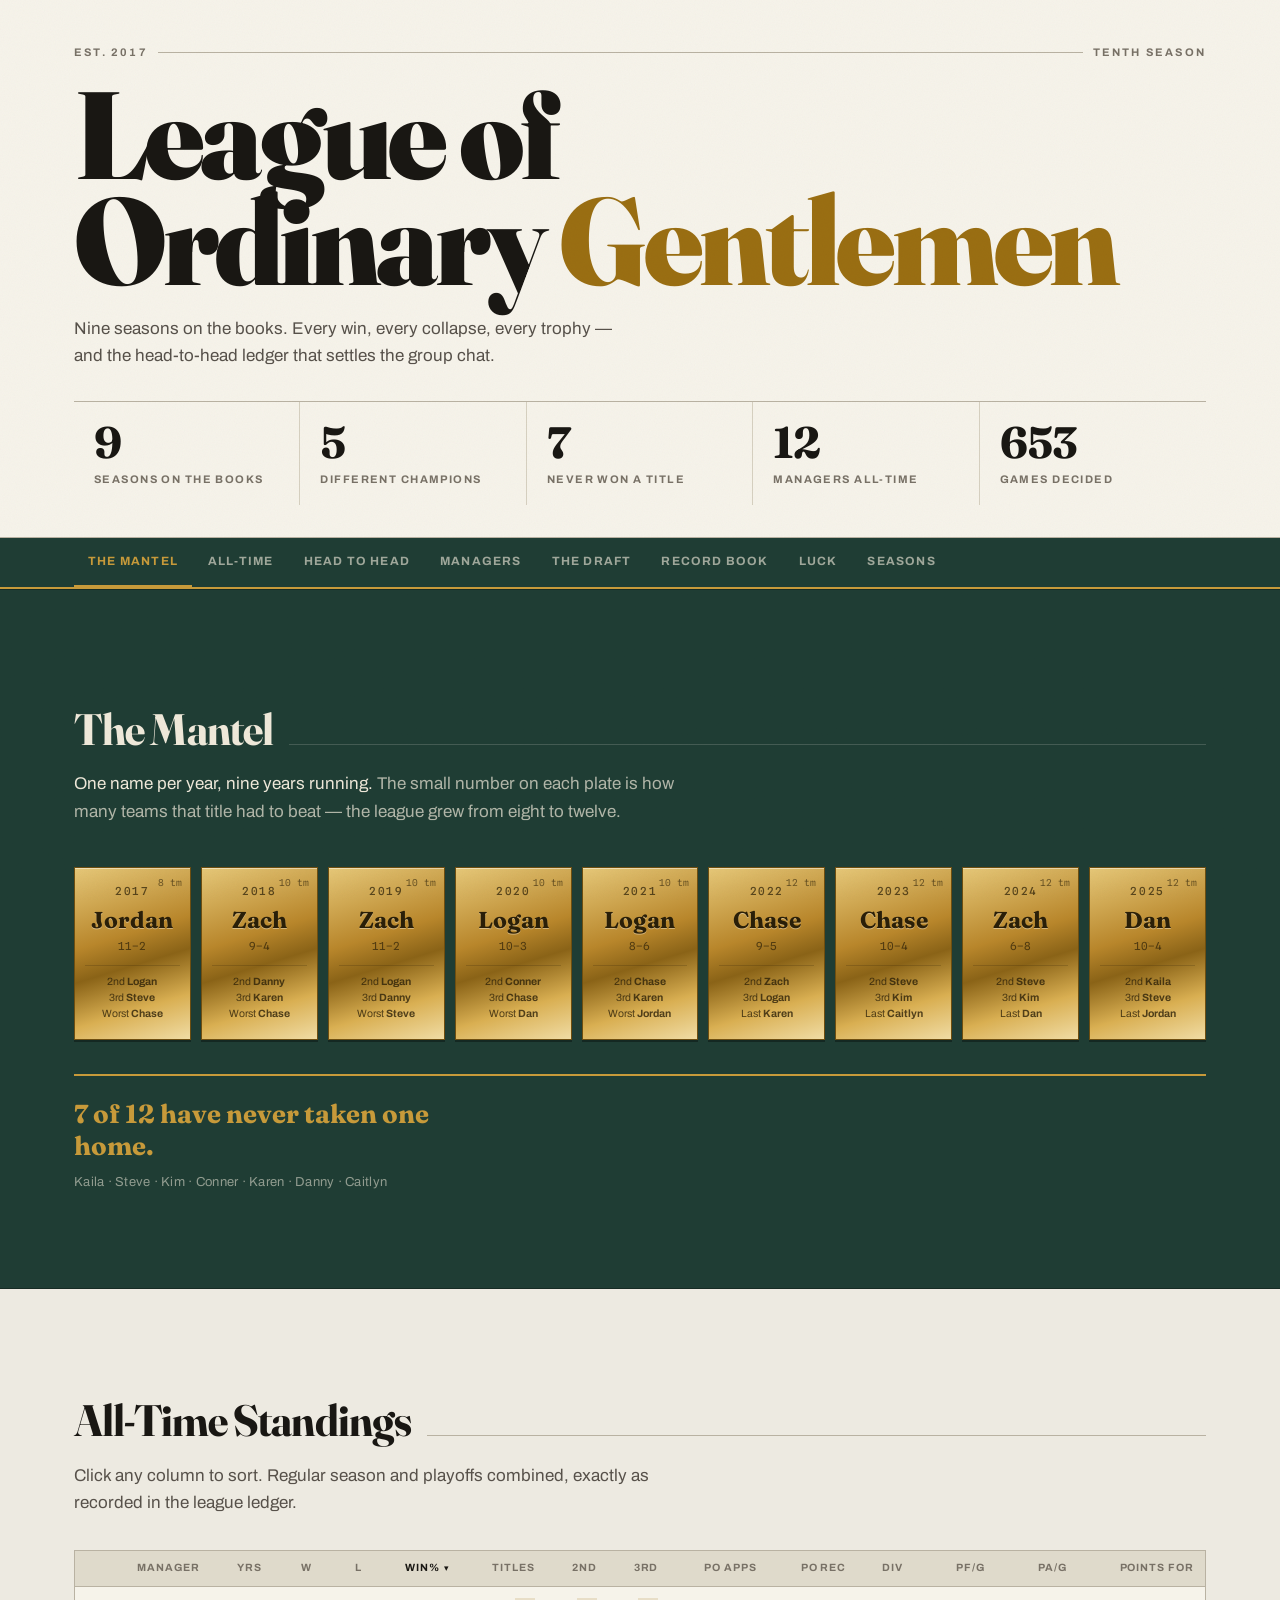
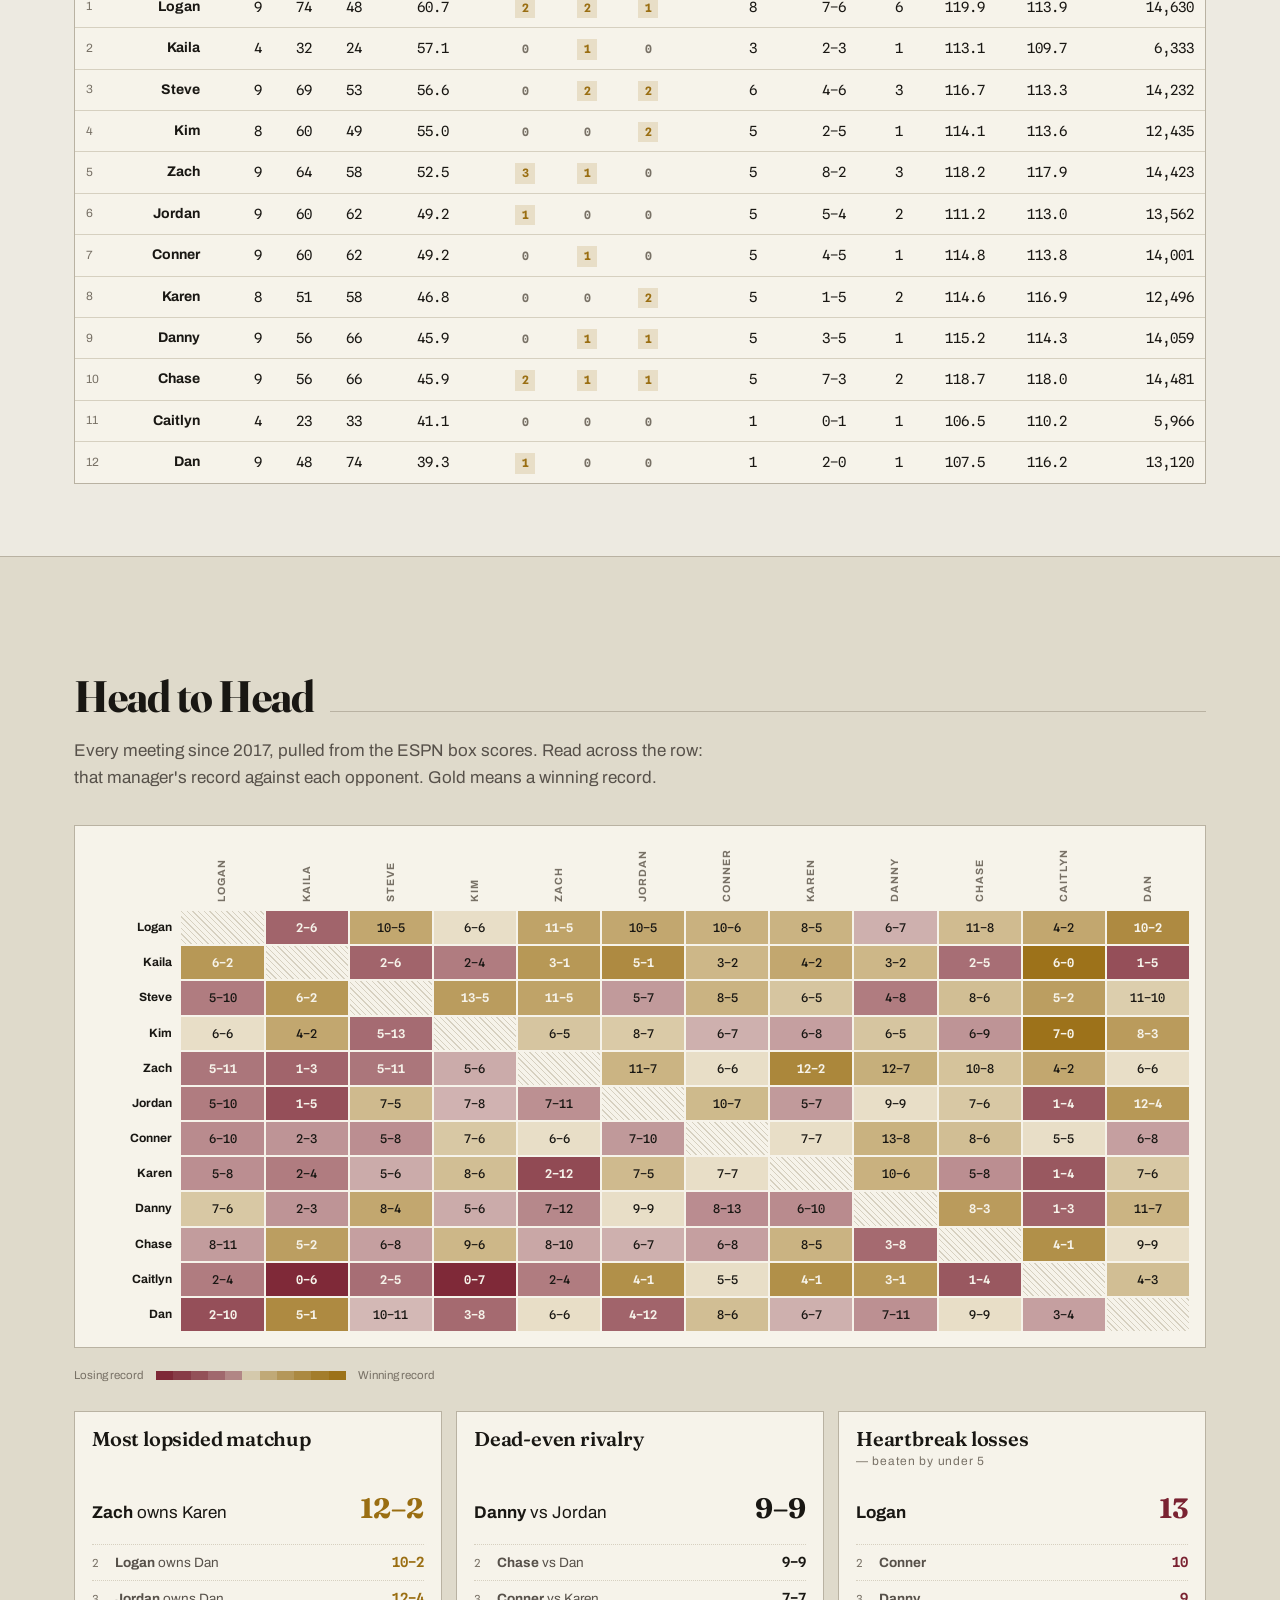
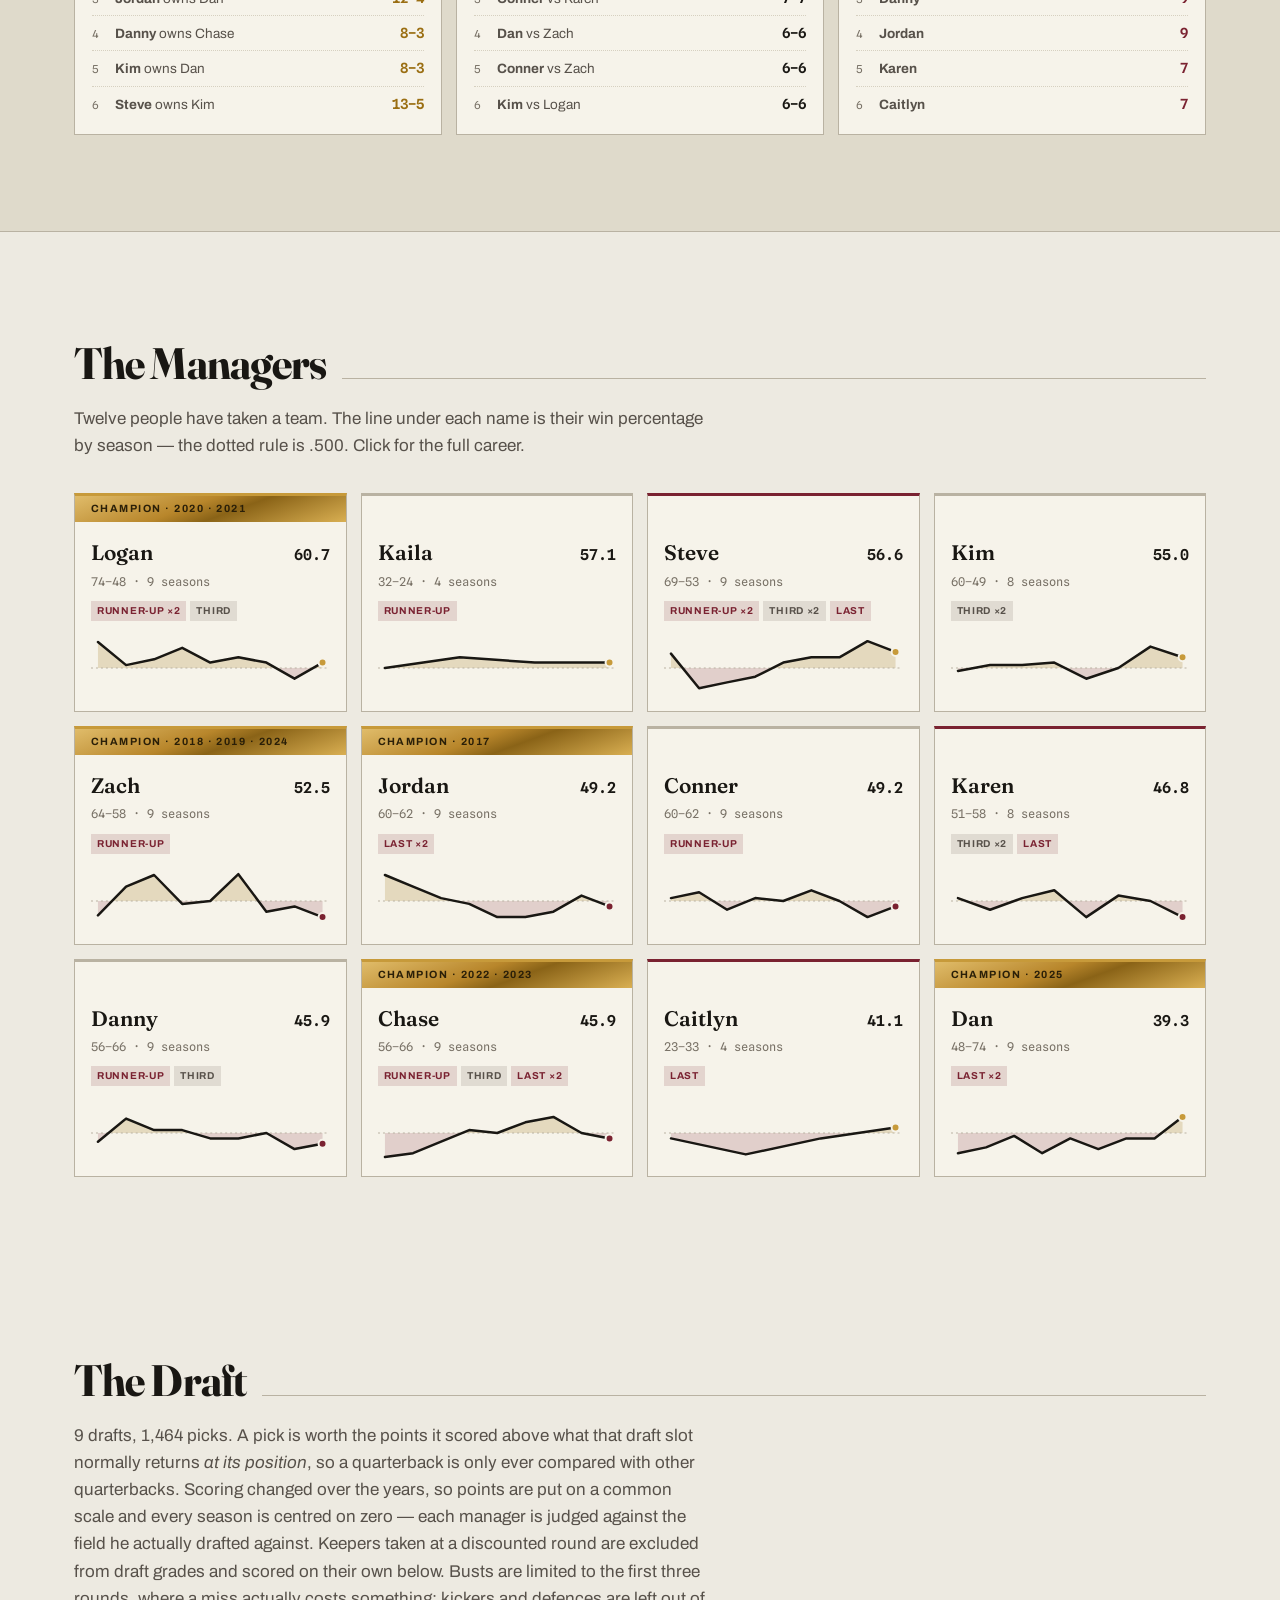
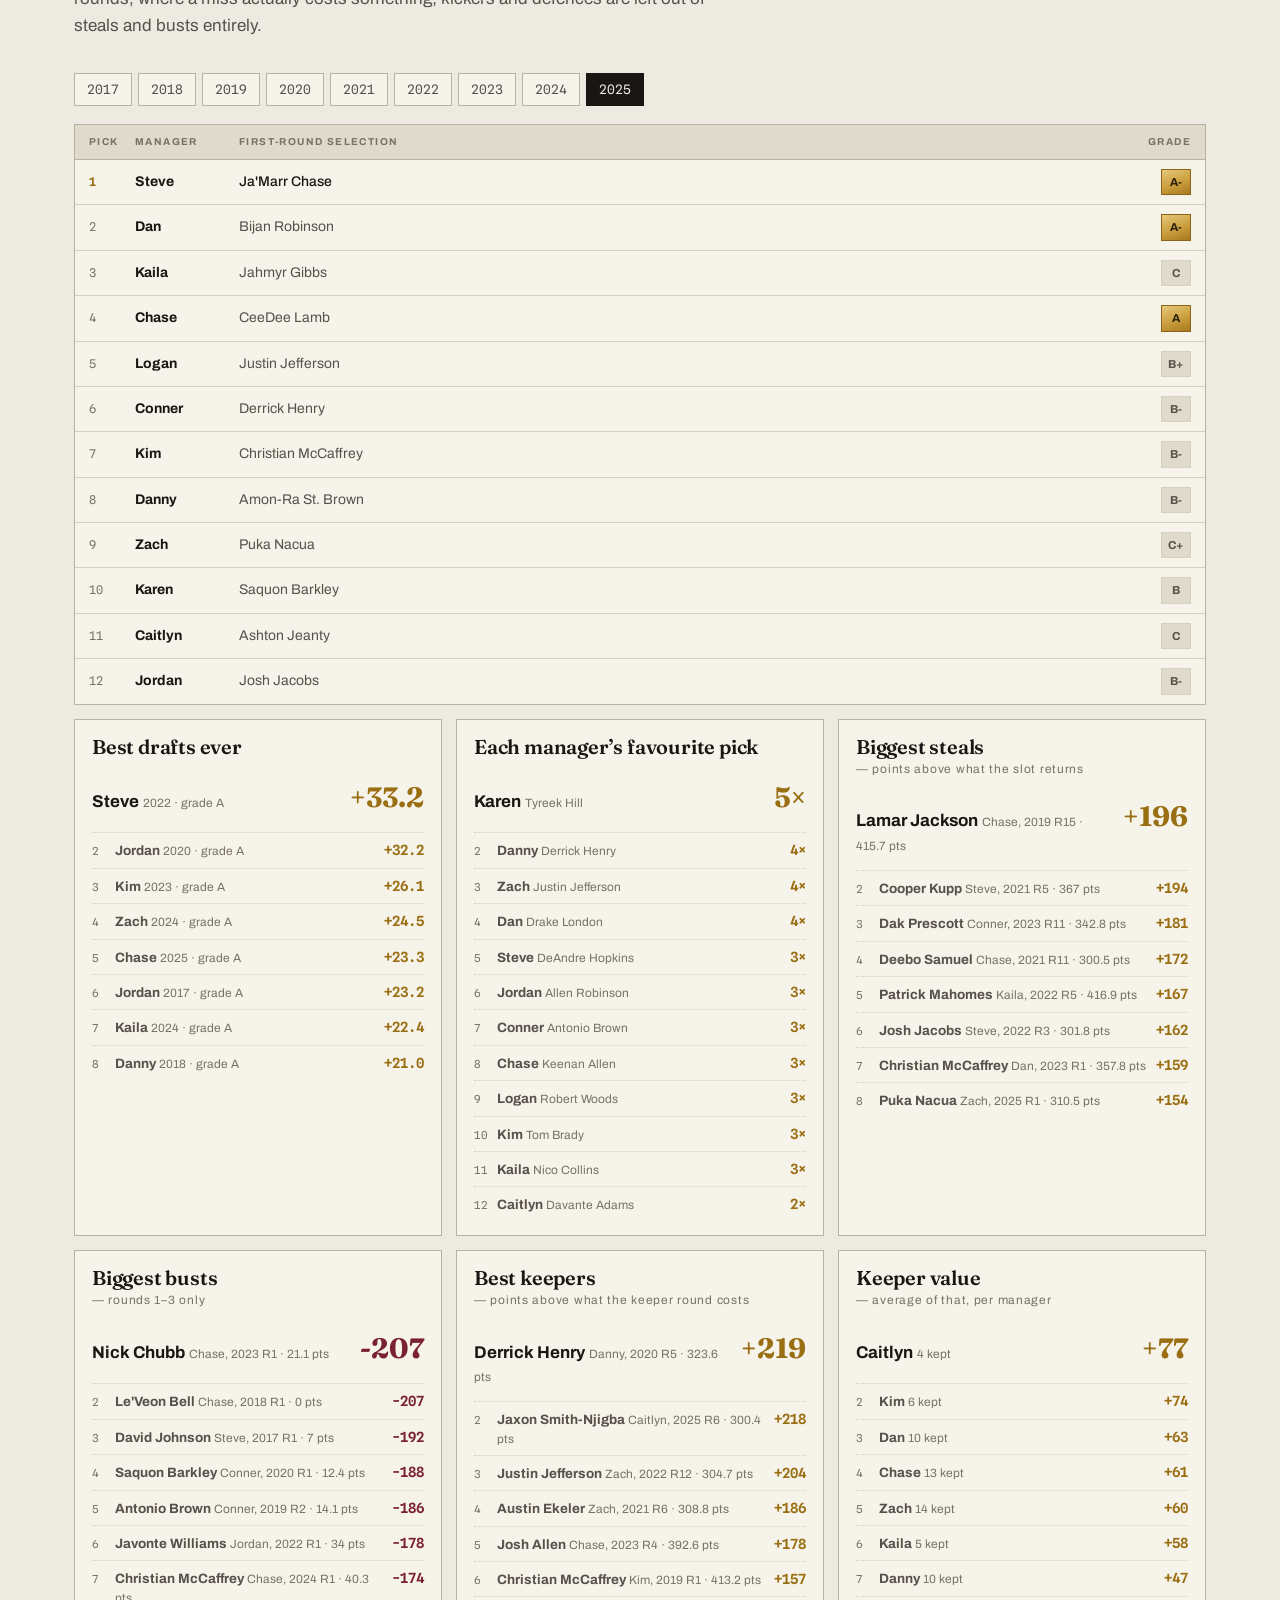
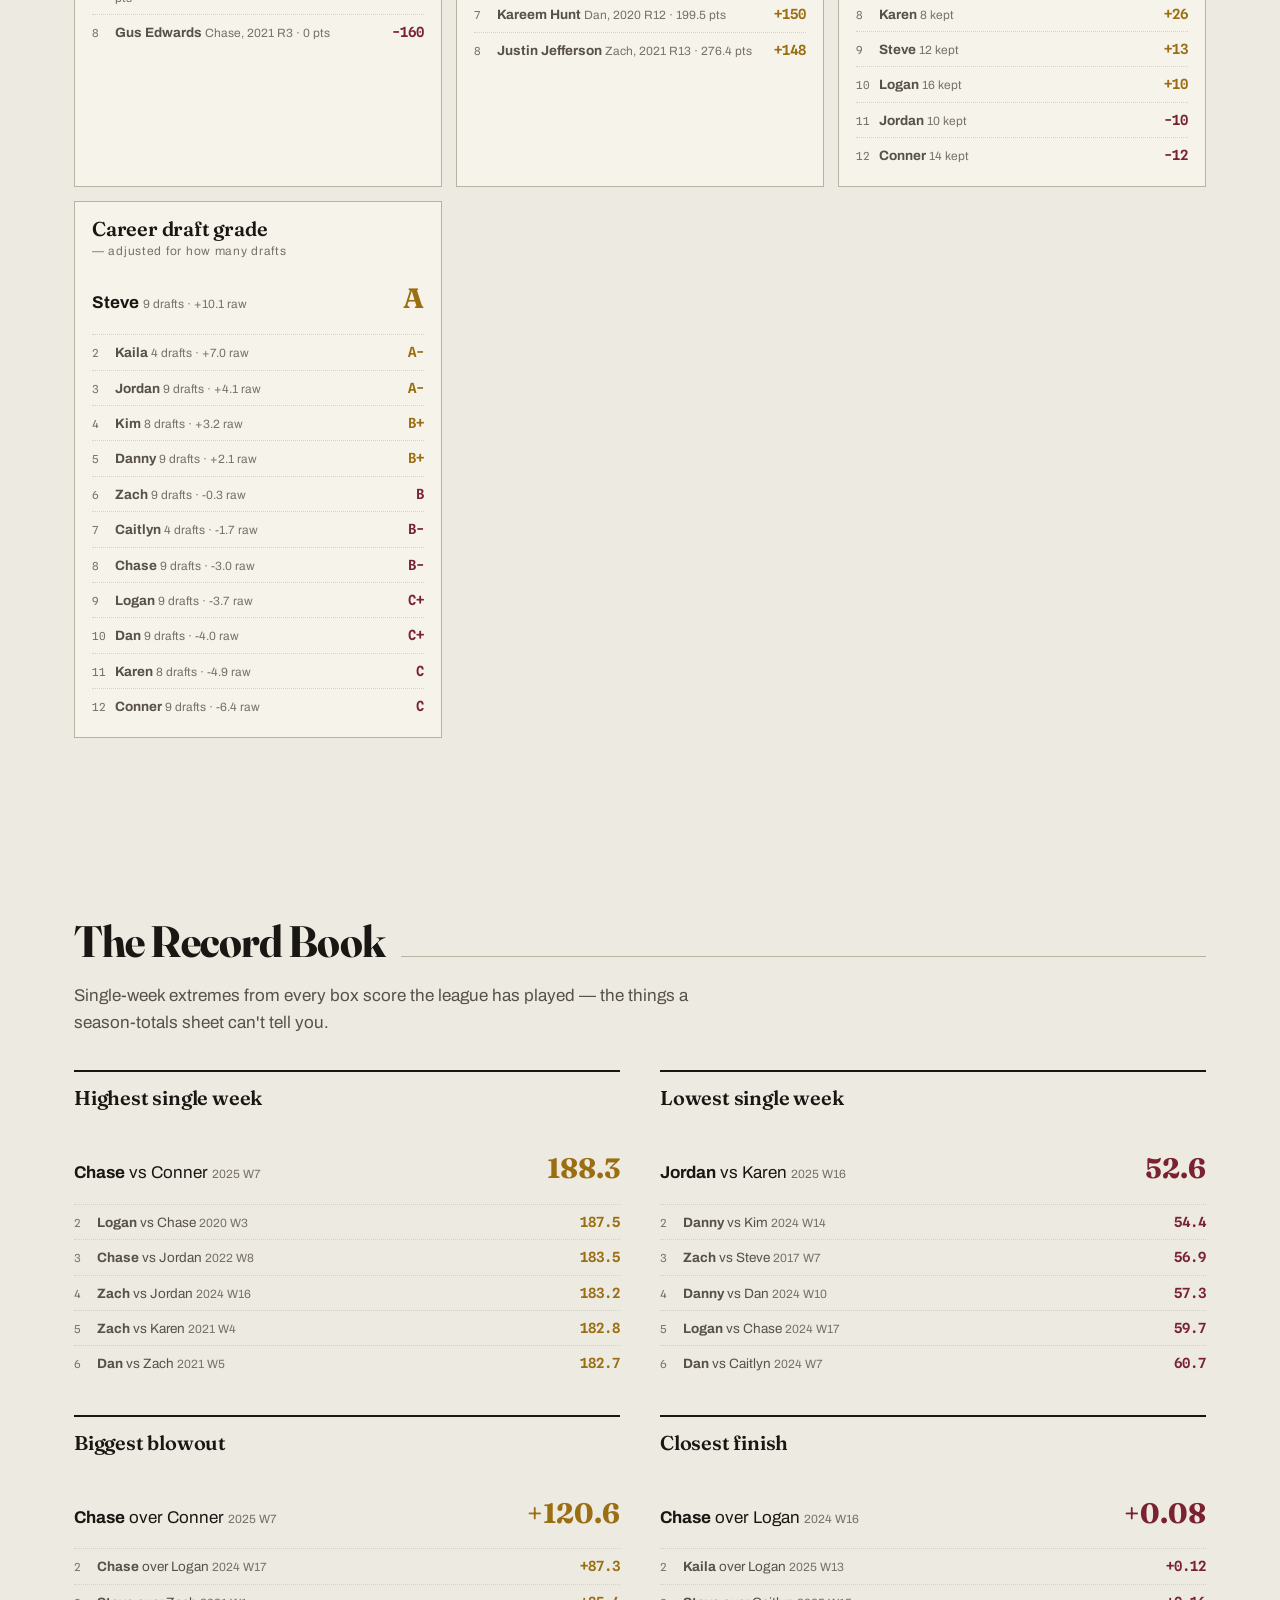
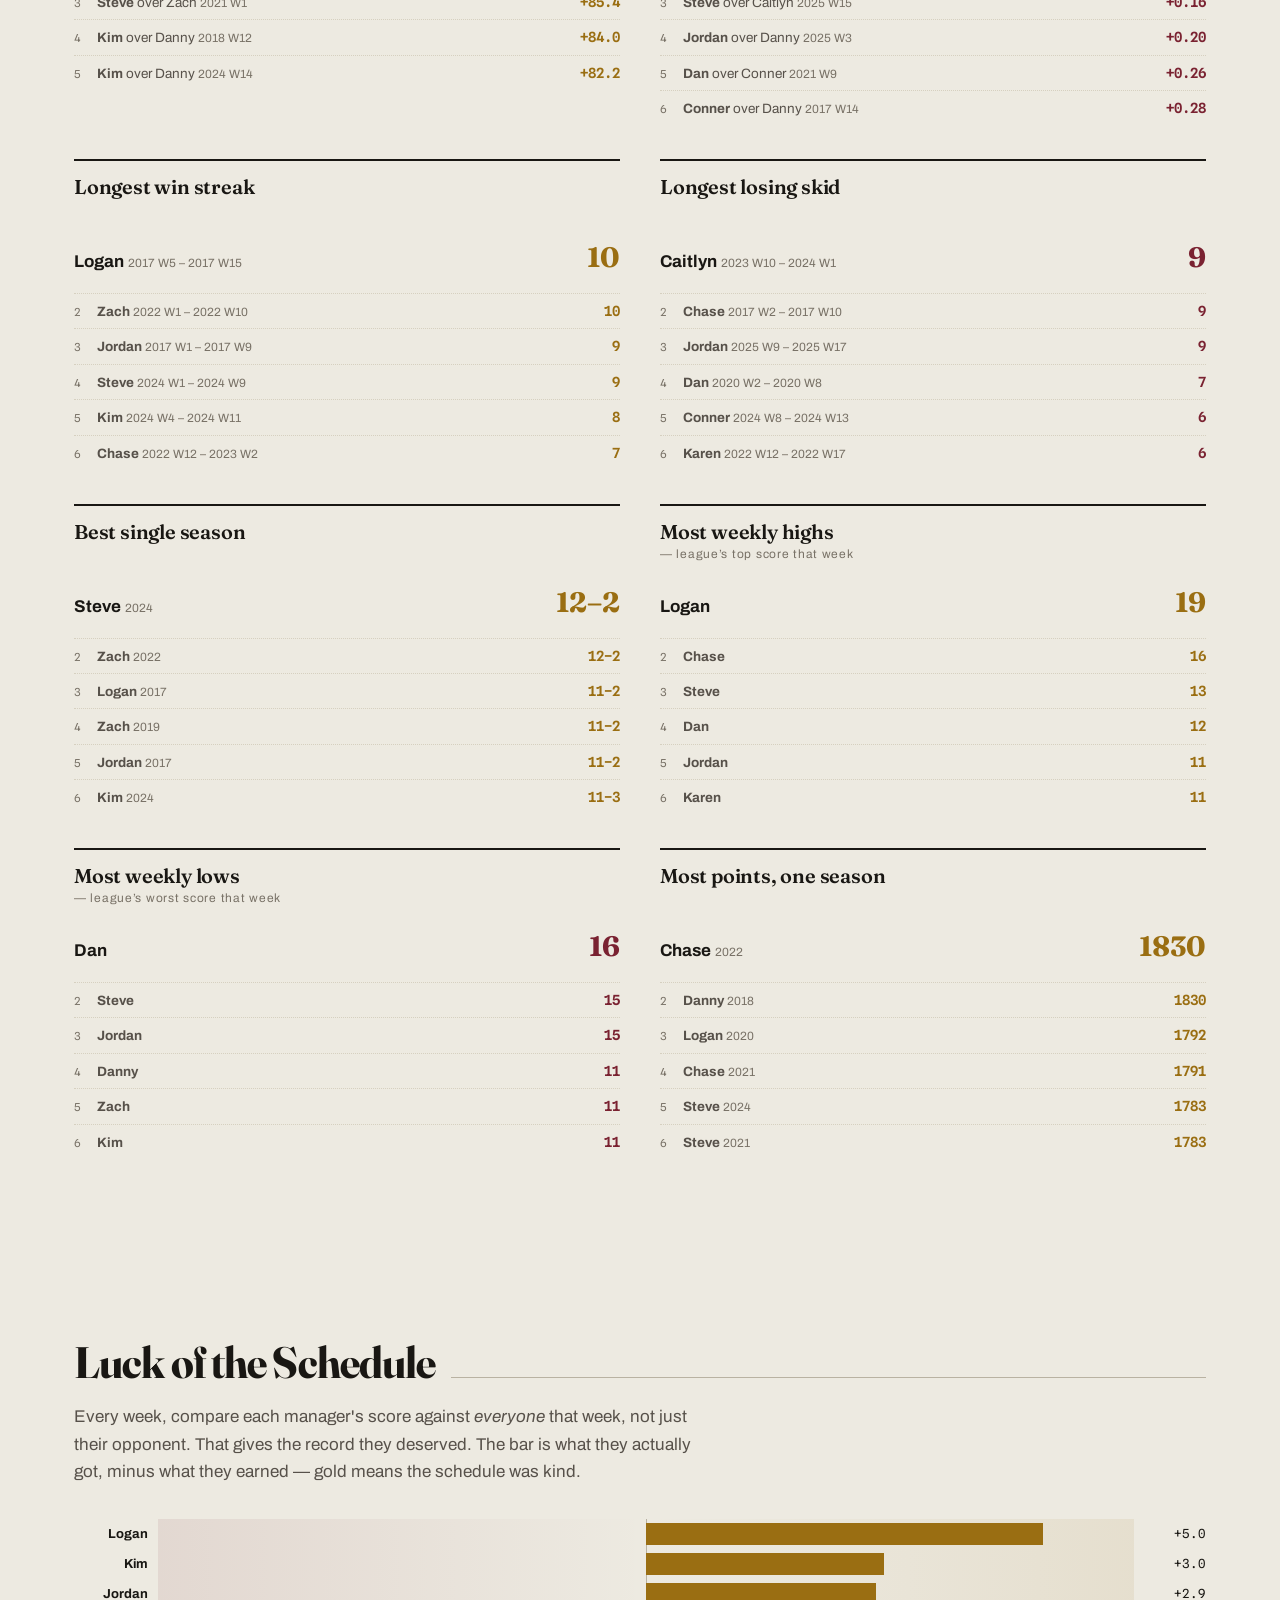
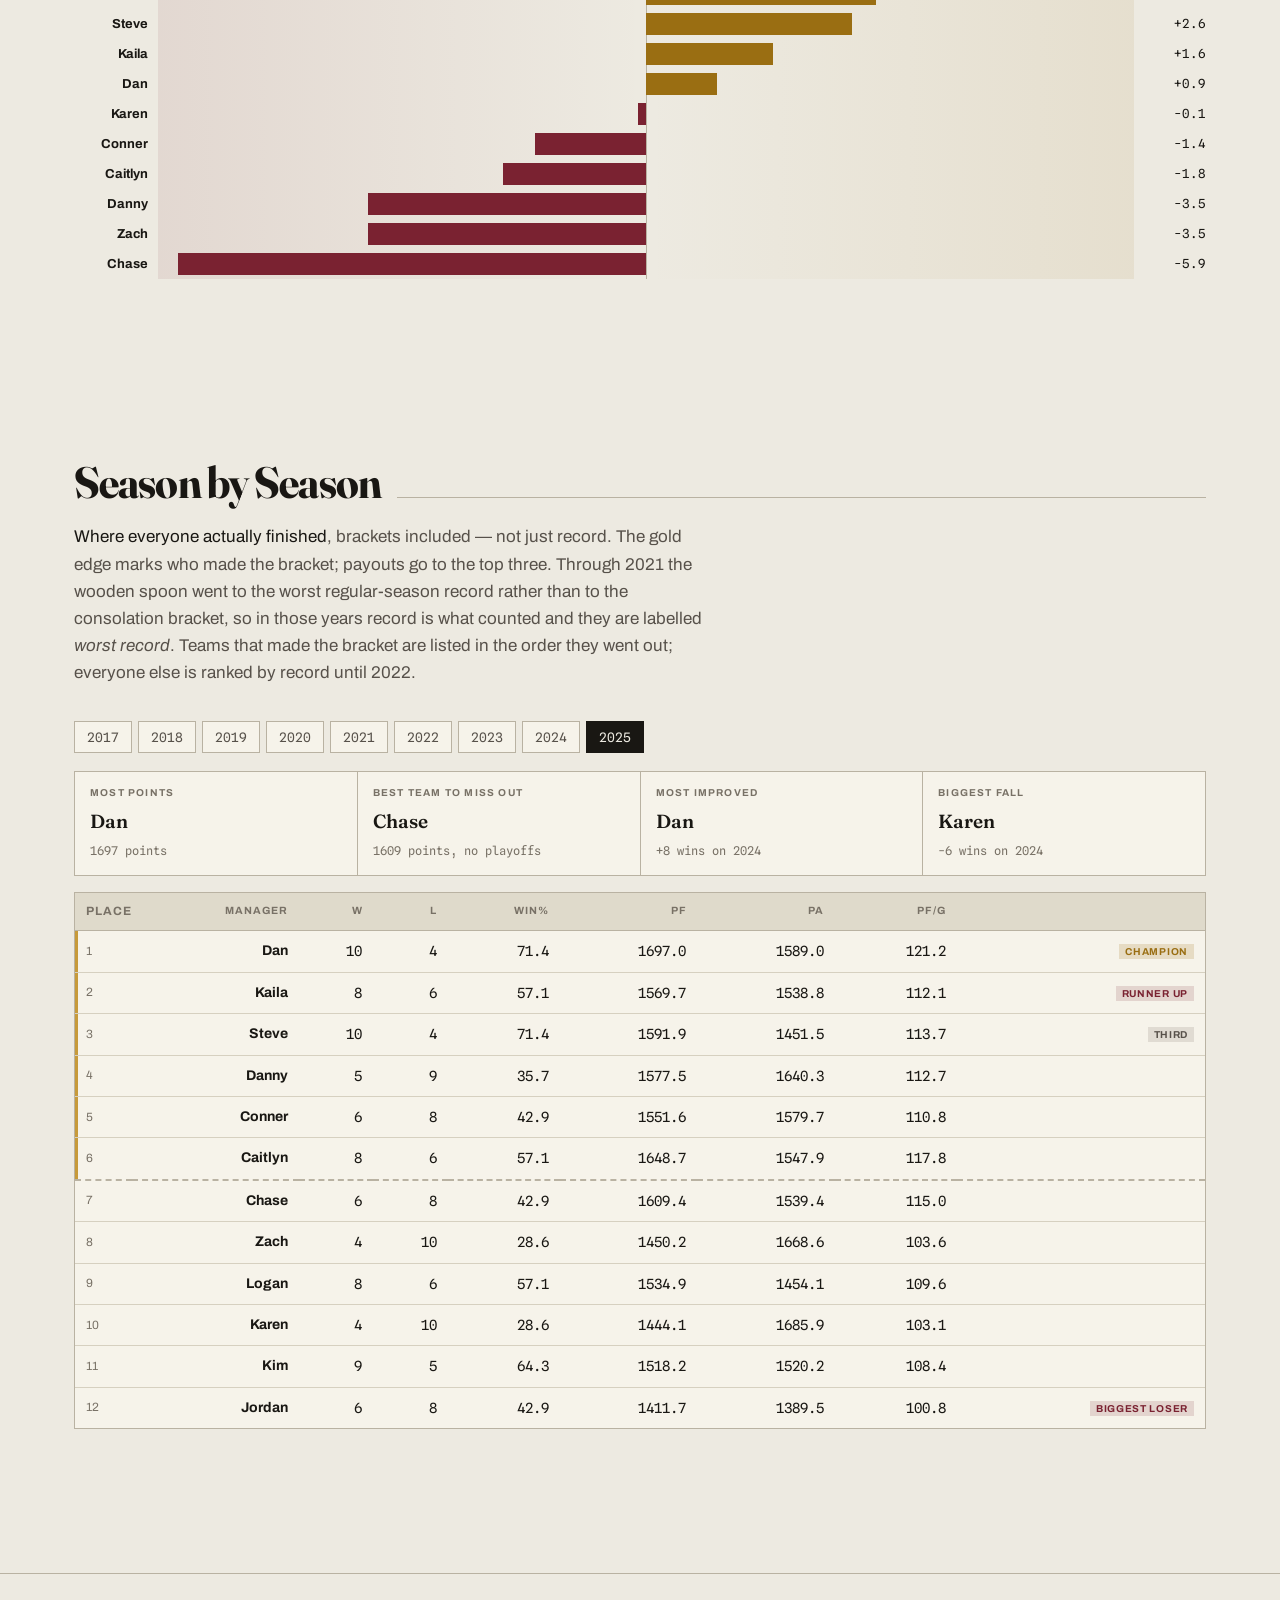
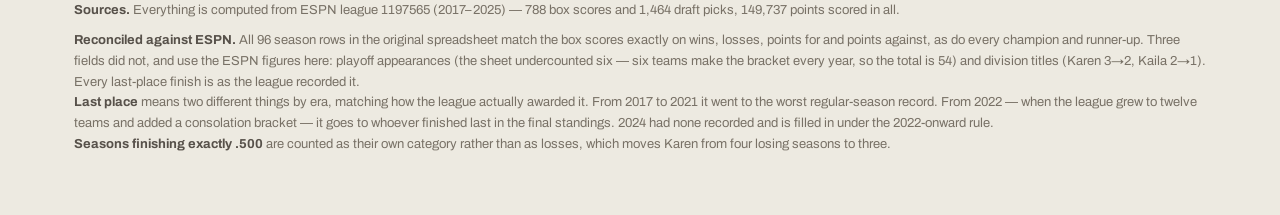
==== commit 18d3cd05: "Add The League, and stop the page assuming one league's facts First real run of refresh.js, and it p" ====
--- a/index.html
+++ b/index.html
@@ -461,8 +461,7 @@
 
   <section id="champions" data-tier="a">
     <div class="head"><h2>The Mantel</h2><i class="rule"></i></div>
-    <p class="note"><b>One name per year, nine years running.</b> The small number on each plate is how
-      many teams that title had to beat &mdash; the league grew from eight to twelve.</p>
+    <p class="note" id="mantelNote"></p>
     <div class="mantel">
       <div class="mantel-rail" id="ribbon"></div>
       <p class="rail-count" id="railCount"></p>
@@ -483,10 +482,10 @@
 
   <section id="h2h" data-tier="a">
     <div class="head"><h2>Head to Head</h2><i class="rule"></i></div>
-    <p class="note"><span class="only-wide">Every meeting since 2017, pulled from the ESPN box scores.
-      Read across the row: that manager's record against each opponent.</span><span class="only-narrow">Every
-      meeting since 2017, pulled from the ESPN box scores. Pick a manager to see who they own.</span>
-      Gold means a winning record.</p>
+    <p class="note"><span class="only-wide">Every meeting since <span class="yr0"></span>, pulled from the
+      ESPN box scores. Read across the row: that manager's record against each opponent.</span><span
+      class="only-narrow">Every meeting since <span class="yr0"></span>, pulled from the ESPN box scores.
+      Pick a manager to see who they own.</span> Gold means a winning record.</p>
     <div id="h2hwrap"></div>
     <div class="legend">
       <span>Losing record</span>
@@ -498,7 +497,7 @@
 
   <section id="managers">
     <div class="head"><h2>The Managers</h2><i class="rule"></i></div>
-    <p class="note">Twelve people have taken a team. The line under each name is their win percentage
+    <p class="note"><span id="mgrCount"></span> The line under each name is their win percentage
       by season &mdash; the dotted rule is .500. Click for the full career.</p>
     <div class="cards" id="cards"></div>
     <div id="detail"></div>
@@ -510,9 +509,8 @@
       draft slot normally returns <em>at its position</em>, so a quarterback is only ever compared with
       other quarterbacks. Scoring changed over the years, so points are put on a common scale and every
       season is centred on zero &mdash; each manager is judged against the field he actually drafted
-      against. Keepers taken at a discounted round are excluded from draft grades and scored on their
-      own below. Busts are limited to the first three rounds, where a miss actually costs something;
-      kickers and defences are left out of steals and busts entirely.</p>
+      against.<span id="keeperNote"></span> Busts are limited to the first three rounds, where a miss
+      actually costs something; kickers and defences are left out of steals and busts entirely.</p>
     <div class="years" id="draftyears"></div>
     <div id="draftboard"></div>
     <div class="recs" id="draftrecs" style="margin-top:14px"></div>
@@ -535,16 +533,7 @@
 
   <section id="seasons">
     <div class="head"><h2>Season by Season</h2><i class="rule"></i></div>
-    <p class="note"><b>Where everyone actually finished</b>, brackets included &mdash; not just record.
-      The playoff field is the four division winners plus one wildcard per conference, taken on
-      all-play record: what your record would be if you played every team every week. That is how
-      Danny reached the 2025 semi-finals at 5&ndash;9 while Kim missed out at 9&ndash;5 &mdash; Danny
-      was beating 54.5% of the league each week, Kim 49.4%. The gold edge marks the six who made
-      the bracket; payouts go to the top three. Through 2021 the wooden spoon went to the worst
-      regular-season record rather than to the consolation bracket, so in those years record is what
-      counted, so those years are labelled <em>worst record</em>. Teams that made the bracket are
-      listed in the order they went out; everyone else is ranked by record until 2022, when the
-      consolation ladder started deciding the wooden spoon.</p>
+    <p class="note" id="seasonNote"></p>
     <div class="years" id="years"></div>
     <div class="awards" id="awards"></div>
     <div id="seasonwrap"></div>
@@ -556,23 +545,12 @@
   <div><b>Sources.</b> Everything is computed from <span id="srcLeague"></span> &mdash;
     <span id="srcGames"></span> box scores and <span id="srcPicks"></span> draft picks,
     <span id="totalPts"></span> points scored in all.</div>
-  <div><b>Reconciled against ESPN.</b> All 96 season rows in the spreadsheet match the box scores
-    exactly on wins, losses, points for and points against, as do every champion and runner-up.
-    Three fields did not, and use the ESPN figures here: playoff appearances (the sheet undercounted
-    six &mdash; six teams make the bracket every year, so the total is 54) and division titles
-    (Karen 3&rarr;2, Kaila 2&rarr;1). Every last-place finish is as the league recorded it.</div>
-  <div><b>Last place</b> means two different things by era, matching how the league actually
-    awarded it. From 2017 to 2021 it went to the worst regular-season record. From 2022 &mdash; when
-    the league grew to twelve teams and added a consolation bracket &mdash; it goes to whoever
-    finished last in the final standings. 2024 had none recorded and is filled in under the
-    2022-onward rule.</div>
-  <div><b>Seasons finishing exactly .500</b> are counted as their own category rather than as losses,
-    which moves Karen from four losing seasons to three.</div>
+  <div id="leagueNotes"></div>
 </div></footer>
 
 <script>
-const DATA = {"managers":[{"name":"Logan","seasons":[{"year":2017,"w":11,"l":2,"pf":1603.74,"pa":1330.4,"pfpg":123.4,"papg":102.3,"note":"Runner Up","fin":2},{"year":2018,"w":7,"l":6,"pf":1612.92,"pa":1686.62,"pfpg":124.1,"papg":129.7,"note":null,"fin":5},{"year":2019,"w":8,"l":5,"pf":1504.98,"pa":1461.72,"pfpg":115.8,"papg":112.4,"note":"Runner Up","fin":2},{"year":2020,"w":10,"l":3,"pf":1792.28,"pa":1492.12,"pfpg":137.9,"papg":114.8,"note":"Champion","fin":1},{"year":2021,"w":8,"l":6,"pf":1736.2,"pa":1622.84,"pfpg":124,"papg":115.9,"note":"Champion","fin":1},{"year":2022,"w":9,"l":5,"pf":1651.3,"pa":1499.86,"pfpg":118,"papg":107.1,"note":"Third","fin":3},{"year":2023,"w":8,"l":6,"pf":1679.6,"pa":1669.92,"pfpg":120,"papg":119.3,"note":null,"fin":5},{"year":2024,"w":5,"l":9,"pf":1514.44,"pa":1682.92,"pfpg":108.2,"papg":120.2,"note":null,"fin":6},{"year":2025,"w":8,"l":6,"pf":1534.86,"pa":1454.08,"pfpg":109.6,"papg":103.9,"note":null,"fin":9}],"w":74,"l":48,"g":122,"pct":0.6065573770491803,"pf":14630.32,"pa":13900.48,"pfpg":119.92,"papg":113.94,"titles":2,"runnerUp":2,"loser":0,"winningSeasons":8,"losingSeasons":1,"tiedSeasons":0,"playoffW":7,"playoffL":6,"playoffApps":8,"playoffYears":[2017,2018,2019,2020,2021,2022,2023,2024],"divTitles":6,"sheetApps":7,"sheetDiv":6,"third":1},{"name":"Kaila","seasons":[{"year":2022,"w":7,"l":7,"pf":1561.74,"pa":1562.02,"pfpg":111.6,"papg":111.6,"note":null,"fin":6},{"year":2023,"w":9,"l":5,"pf":1561.88,"pa":1514.1,"pfpg":111.6,"papg":108.1,"note":null,"fin":4},{"year":2024,"w":8,"l":6,"pf":1639.44,"pa":1527.84,"pfpg":117.1,"papg":109.1,"note":null,"fin":8},{"year":2025,"w":8,"l":6,"pf":1569.72,"pa":1538.82,"pfpg":112.1,"papg":109.9,"note":"Runner Up","fin":2}],"w":32,"l":24,"g":56,"pct":0.5714285714285714,"pf":6332.78,"pa":6142.78,"pfpg":113.09,"papg":109.69,"titles":0,"runnerUp":1,"loser":0,"winningSeasons":3,"losingSeasons":0,"tiedSeasons":1,"playoffW":2,"playoffL":3,"playoffApps":3,"playoffYears":[2022,2023,2025],"divTitles":1,"sheetApps":2,"sheetDiv":2,"third":0},{"name":"Steve","seasons":[{"year":2017,"w":9,"l":4,"pf":1447.26,"pa":1311.44,"pfpg":111.3,"papg":100.9,"note":"Third","fin":3},{"year":2018,"w":3,"l":10,"pf":1445.32,"pa":1664.94,"pfpg":111.2,"papg":128.1,"note":null,"fin":8},{"year":2019,"w":4,"l":9,"pf":1405.44,"pa":1546.46,"pfpg":108.1,"papg":119,"note":"Biggest Loser","fin":9},{"year":2020,"w":5,"l":8,"pf":1418.9,"pa":1610.5,"pfpg":109.1,"papg":123.9,"note":null,"fin":10},{"year":2021,"w":8,"l":6,"pf":1782.58,"pa":1639.94,"pfpg":127.3,"papg":117.1,"note":null,"fin":5},{"year":2022,"w":9,"l":5,"pf":1761.62,"pa":1585.72,"pfpg":125.8,"papg":113.3,"note":null,"fin":5},{"year":2023,"w":9,"l":5,"pf":1596.32,"pa":1486.24,"pfpg":114,"papg":106.2,"note":"Runner Up","fin":2},{"year":2024,"w":12,"l":2,"pf":1782.84,"pa":1521.8,"pfpg":127.3,"papg":108.7,"note":"Runner Up","fin":2},{"year":2025,"w":10,"l":4,"pf":1591.88,"pa":1451.52,"pfpg":113.7,"papg":103.7,"note":"Third","fin":3}],"w":69,"l":53,"g":122,"pct":0.5655737704918032,"pf":14232.16,"pa":13818.56,"pfpg":116.66,"papg":113.27,"titles":0,"runnerUp":2,"loser":1,"winningSeasons":6,"losingSeasons":3,"tiedSeasons":0,"playoffW":4,"playoffL":6,"playoffApps":6,"playoffYears":[2017,2021,2022,2023,2024,2025],"divTitles":3,"sheetApps":5,"sheetDiv":3,"third":2},{"name":"Kim","seasons":[{"year":2018,"w":6,"l":7,"pf":1534.86,"pa":1551.38,"pfpg":118.1,"papg":119.3,"note":null,"fin":10},{"year":2019,"w":7,"l":6,"pf":1576.4,"pa":1532.24,"pfpg":121.3,"papg":117.9,"note":null,"fin":6},{"year":2020,"w":7,"l":6,"pf":1428.62,"pa":1571.4,"pfpg":109.9,"papg":120.9,"note":null,"fin":6},{"year":2021,"w":8,"l":6,"pf":1536.74,"pa":1508.5,"pfpg":109.8,"papg":107.8,"note":null,"fin":6},{"year":2022,"w":5,"l":9,"pf":1430.72,"pa":1693.12,"pfpg":102.2,"papg":120.9,"note":null,"fin":8},{"year":2023,"w":7,"l":7,"pf":1646.54,"pa":1502.26,"pfpg":117.6,"papg":107.3,"note":"Third","fin":3},{"year":2024,"w":11,"l":3,"pf":1762.82,"pa":1503.18,"pfpg":125.9,"papg":107.4,"note":"Third","fin":3},{"year":2025,"w":9,"l":5,"pf":1518.2,"pa":1520.2,"pfpg":108.4,"papg":108.6,"note":null,"fin":11}],"w":60,"l":49,"g":109,"pct":0.5504587155963303,"pf":12434.9,"pa":12382.28,"pfpg":114.08,"papg":113.6,"titles":0,"runnerUp":0,"loser":0,"winningSeasons":5,"losingSeasons":2,"tiedSeasons":1,"playoffW":2,"playoffL":5,"playoffApps":5,"playoffYears":[2019,2020,2021,2023,2024],"divTitles":1,"sheetApps":5,"sheetDiv":1,"third":2},{"name":"Zach","seasons":[{"year":2017,"w":4,"l":9,"pf":1323.56,"pa":1441.96,"pfpg":101.8,"papg":110.9,"note":null,"fin":6},{"year":2018,"w":9,"l":4,"pf":1745.92,"pa":1600.72,"pfpg":134.3,"papg":123.1,"note":"Champion","fin":1},{"year":2019,"w":11,"l":2,"pf":1701.22,"pa":1501.46,"pfpg":130.9,"papg":115.5,"note":"Champion","fin":1},{"year":2020,"w":6,"l":7,"pf":1528.9,"pa":1530.1,"pfpg":117.6,"papg":117.7,"note":null,"fin":8},{"year":2021,"w":7,"l":7,"pf":1629.66,"pa":1821.24,"pfpg":116.4,"papg":130.1,"note":null,"fin":8},{"year":2022,"w":12,"l":2,"pf":1723.58,"pa":1440.32,"pfpg":123.1,"papg":102.9,"note":"Runner Up","fin":2},{"year":2023,"w":5,"l":9,"pf":1564.36,"pa":1709,"pfpg":111.7,"papg":122.1,"note":null,"fin":11},{"year":2024,"w":6,"l":8,"pf":1755.48,"pa":1675.58,"pfpg":125.4,"papg":119.7,"note":"Champion","fin":1},{"year":2025,"w":4,"l":10,"pf":1450.24,"pa":1668.62,"pfpg":103.6,"papg":119.2,"note":null,"fin":8}],"w":64,"l":58,"g":122,"pct":0.5245901639344263,"pf":14422.92,"pa":14389,"pfpg":118.22,"papg":117.94,"titles":3,"runnerUp":1,"loser":0,"winningSeasons":3,"losingSeasons":5,"tiedSeasons":1,"playoffW":8,"playoffL":2,"playoffApps":5,"playoffYears":[2017,2018,2019,2022,2024],"divTitles":3,"sheetApps":4,"sheetDiv":3,"third":0},{"name":"Jordan","seasons":[{"year":2017,"w":11,"l":2,"pf":1404.1,"pa":1333.72,"pfpg":108,"papg":102.6,"note":"Champion","fin":1},{"year":2018,"w":9,"l":4,"pf":1668.18,"pa":1489.26,"pfpg":128.3,"papg":114.6,"note":null,"fin":4},{"year":2019,"w":7,"l":6,"pf":1439.1,"pa":1590.16,"pfpg":110.7,"papg":122.3,"note":null,"fin":4},{"year":2020,"w":6,"l":7,"pf":1511.02,"pa":1543.6,"pfpg":116.2,"papg":118.7,"note":null,"fin":7},{"year":2021,"w":4,"l":10,"pf":1492.6,"pa":1666.64,"pfpg":106.6,"papg":119,"note":"Biggest Loser","fin":10},{"year":2022,"w":4,"l":10,"pf":1553.38,"pa":1639.72,"pfpg":111,"papg":117.1,"note":null,"fin":4},{"year":2023,"w":5,"l":9,"pf":1563.66,"pa":1568.92,"pfpg":111.7,"papg":112.1,"note":null,"fin":7},{"year":2024,"w":8,"l":6,"pf":1518.52,"pa":1558.44,"pfpg":108.5,"papg":111.3,"note":null,"fin":4},{"year":2025,"w":6,"l":8,"pf":1411.72,"pa":1389.5,"pfpg":100.8,"papg":99.3,"note":"Biggest Loser","fin":12}],"w":60,"l":62,"g":122,"pct":0.4918032786885246,"pf":13562.28,"pa":13779.96,"pfpg":111.17,"papg":112.95,"titles":1,"runnerUp":0,"loser":2,"winningSeasons":4,"losingSeasons":5,"tiedSeasons":0,"playoffW":5,"playoffL":4,"playoffApps":5,"playoffYears":[2017,2018,2019,2022,2024],"divTitles":2,"sheetApps":4,"sheetDiv":2,"third":0},{"name":"Conner","seasons":[{"year":2017,"w":7,"l":6,"pf":1457.3,"pa":1295.78,"pfpg":112.1,"papg":99.7,"note":null,"fin":4},{"year":2018,"w":8,"l":5,"pf":1696.14,"pa":1599.84,"pfpg":130.5,"papg":123.1,"note":null,"fin":6},{"year":2019,"w":5,"l":8,"pf":1524.74,"pa":1723.06,"pfpg":117.3,"papg":132.5,"note":null,"fin":7},{"year":2020,"w":7,"l":6,"pf":1585.52,"pa":1505.02,"pfpg":122,"papg":115.8,"note":"Runner Up","fin":2},{"year":2021,"w":7,"l":7,"pf":1611.9,"pa":1597.06,"pfpg":115.1,"papg":114.1,"note":null,"fin":4},{"year":2022,"w":9,"l":5,"pf":1520.74,"pa":1450.06,"pfpg":108.6,"papg":103.6,"note":null,"fin":7},{"year":2023,"w":7,"l":7,"pf":1529.64,"pa":1541.14,"pfpg":109.3,"papg":110.1,"note":null,"fin":10},{"year":2024,"w":4,"l":10,"pf":1523.2,"pa":1598.52,"pfpg":108.8,"papg":114.2,"note":null,"fin":10},{"year":2025,"w":6,"l":8,"pf":1551.62,"pa":1579.66,"pfpg":110.8,"papg":112.8,"note":null,"fin":5}],"w":60,"l":62,"g":122,"pct":0.4918032786885246,"pf":14000.8,"pa":13890.14,"pfpg":114.76,"papg":113.85,"titles":0,"runnerUp":1,"loser":0,"winningSeasons":4,"losingSeasons":3,"tiedSeasons":2,"playoffW":4,"playoffL":5,"playoffApps":5,"playoffYears":[2017,2018,2020,2021,2025],"divTitles":1,"sheetApps":4,"sheetDiv":1,"third":0},{"name":"Karen","seasons":[{"year":2018,"w":7,"l":6,"pf":1542.56,"pa":1511.04,"pfpg":118.7,"papg":116.2,"note":"Third","fin":3},{"year":2019,"w":5,"l":8,"pf":1543.54,"pa":1471.46,"pfpg":118.7,"papg":113.2,"note":null,"fin":5},{"year":2020,"w":7,"l":6,"pf":1656.04,"pa":1563.28,"pfpg":127.4,"papg":120.3,"note":null,"fin":4},{"year":2021,"w":9,"l":5,"pf":1756,"pa":1706.24,"pfpg":125.4,"papg":121.9,"note":"Third","fin":3},{"year":2022,"w":4,"l":10,"pf":1455.98,"pa":1621.22,"pfpg":104,"papg":115.8,"note":"Biggest Loser","fin":12},{"year":2023,"w":8,"l":6,"pf":1444.12,"pa":1563.6,"pfpg":103.2,"papg":111.7,"note":null,"fin":6},{"year":2024,"w":7,"l":7,"pf":1653.2,"pa":1622.04,"pfpg":118.1,"papg":115.9,"note":null,"fin":7},{"year":2025,"w":4,"l":10,"pf":1444.1,"pa":1685.92,"pfpg":103.1,"papg":120.4,"note":null,"fin":10}],"w":51,"l":58,"g":109,"pct":0.46788990825688076,"pf":12495.54,"pa":12744.8,"pfpg":114.64,"papg":116.92,"titles":0,"runnerUp":0,"loser":1,"winningSeasons":4,"losingSeasons":3,"tiedSeasons":1,"playoffW":1,"playoffL":5,"playoffApps":5,"playoffYears":[2018,2019,2020,2021,2023],"divTitles":2,"sheetApps":5,"sheetDiv":3,"third":2},{"name":"Danny","seasons":[{"year":2017,"w":5,"l":8,"pf":1225.42,"pa":1297.16,"pfpg":94.3,"papg":99.8,"note":null,"fin":5},{"year":2018,"w":9,"l":4,"pf":1829.96,"pa":1546.18,"pfpg":140.8,"papg":118.9,"note":"Runner Up","fin":2},{"year":2019,"w":7,"l":6,"pf":1641.4,"pa":1474.86,"pfpg":126.3,"papg":113.5,"note":"Third","fin":3},{"year":2020,"w":7,"l":6,"pf":1653.08,"pa":1555.42,"pfpg":127.2,"papg":119.6,"note":null,"fin":5},{"year":2021,"w":6,"l":8,"pf":1676.66,"pa":1615.74,"pfpg":119.8,"papg":115.4,"note":null,"fin":7},{"year":2022,"w":6,"l":8,"pf":1435.64,"pa":1556.28,"pfpg":102.5,"papg":111.2,"note":null,"fin":10},{"year":2023,"w":7,"l":7,"pf":1678.52,"pa":1590.02,"pfpg":119.9,"papg":113.6,"note":null,"fin":8},{"year":2024,"w":4,"l":10,"pf":1340.86,"pa":1669.72,"pfpg":95.8,"papg":119.3,"note":null,"fin":11},{"year":2025,"w":5,"l":9,"pf":1577.48,"pa":1640.3,"pfpg":112.7,"papg":117.2,"note":null,"fin":4}],"w":56,"l":66,"g":122,"pct":0.45901639344262296,"pf":14059.02,"pa":13945.68,"pfpg":115.24,"papg":114.31,"titles":0,"runnerUp":1,"loser":0,"winningSeasons":3,"losingSeasons":5,"tiedSeasons":1,"playoffW":3,"playoffL":5,"playoffApps":5,"playoffYears":[2017,2018,2019,2020,2025],"divTitles":1,"sheetApps":5,"sheetDiv":1,"third":1},{"name":"Chase","seasons":[{"year":2017,"w":2,"l":11,"pf":1282.46,"pa":1480.24,"pfpg":98.7,"papg":113.9,"note":"Biggest Loser","fin":8},{"year":2018,"w":3,"l":10,"pf":1372.86,"pa":1610.66,"pfpg":105.6,"papg":123.9,"note":"Biggest Loser","fin":9},{"year":2019,"w":5,"l":8,"pf":1532.16,"pa":1565.24,"pfpg":117.9,"papg":120.4,"note":null,"fin":8},{"year":2020,"w":7,"l":6,"pf":1558.9,"pa":1467.28,"pfpg":119.9,"papg":112.9,"note":"Third","fin":3},{"year":2021,"w":7,"l":7,"pf":1790.84,"pa":1789.14,"pfpg":127.9,"papg":127.8,"note":"Runner Up","fin":2},{"year":2022,"w":9,"l":5,"pf":1830,"pa":1691.24,"pfpg":130.7,"papg":120.8,"note":"Champion","fin":1},{"year":2023,"w":10,"l":4,"pf":1740.62,"pa":1560.94,"pfpg":124.3,"papg":111.5,"note":"Champion","fin":1},{"year":2024,"w":7,"l":7,"pf":1763.74,"pa":1690.72,"pfpg":126,"papg":120.8,"note":null,"fin":5},{"year":2025,"w":6,"l":8,"pf":1609.44,"pa":1539.44,"pfpg":115,"papg":110,"note":null,"fin":7}],"w":56,"l":66,"g":122,"pct":0.45901639344262296,"pf":14481.02,"pa":14394.9,"pfpg":118.7,"papg":117.99,"titles":2,"runnerUp":1,"loser":2,"winningSeasons":3,"losingSeasons":4,"tiedSeasons":2,"playoffW":7,"playoffL":3,"playoffApps":5,"playoffYears":[2020,2021,2022,2023,2024],"divTitles":2,"sheetApps":5,"sheetDiv":2,"third":1},{"name":"Caitlyn","seasons":[{"year":2022,"w":6,"l":8,"pf":1441.2,"pa":1435.96,"pfpg":102.9,"papg":102.6,"note":null,"fin":11},{"year":2023,"w":3,"l":11,"pf":1329.12,"pa":1562.36,"pfpg":94.9,"papg":111.6,"note":"Biggest Loser","fin":12},{"year":2024,"w":6,"l":8,"pf":1547.02,"pa":1627.06,"pfpg":110.5,"papg":116.2,"note":null,"fin":9},{"year":2025,"w":8,"l":6,"pf":1648.74,"pa":1547.94,"pfpg":117.8,"papg":110.6,"note":null,"fin":6}],"w":23,"l":33,"g":56,"pct":0.4107142857142857,"pf":5966.08,"pa":6173.32,"pfpg":106.54,"papg":110.24,"titles":0,"runnerUp":0,"loser":1,"winningSeasons":1,"losingSeasons":3,"tiedSeasons":0,"playoffW":0,"playoffL":1,"playoffApps":1,"playoffYears":[2025],"divTitles":1,"sheetApps":1,"sheetDiv":1,"third":0},{"name":"Dan","seasons":[{"year":2017,"w":3,"l":10,"pf":1220.76,"pa":1473.9,"pfpg":93.9,"papg":113.4,"note":null,"fin":7},{"year":2018,"w":4,"l":9,"pf":1507.1,"pa":1695.18,"pfpg":115.9,"papg":130.4,"note":null,"fin":7},{"year":2019,"w":6,"l":7,"pf":1440.5,"pa":1442.82,"pfpg":110.8,"papg":111,"note":null,"fin":10},{"year":2020,"w":3,"l":10,"pf":1281.14,"pa":1575.68,"pfpg":98.5,"papg":121.2,"note":"Biggest Loser","fin":9},{"year":2021,"w":6,"l":8,"pf":1577.6,"pa":1623.44,"pfpg":112.7,"papg":116,"note":null,"fin":9},{"year":2022,"w":4,"l":10,"pf":1367.1,"pa":1557.48,"pfpg":97.6,"papg":111.2,"note":null,"fin":9},{"year":2023,"w":6,"l":8,"pf":1536.32,"pa":1602.2,"pfpg":109.7,"papg":114.4,"note":null,"fin":9},{"year":2024,"w":6,"l":8,"pf":1492,"pa":1615.74,"pfpg":106.6,"papg":115.4,"note":"Biggest Loser","fin":12},{"year":2025,"w":10,"l":4,"pf":1697.04,"pa":1589.04,"pfpg":121.2,"papg":113.5,"note":"Champion","fin":1}],"w":48,"l":74,"g":122,"pct":0.39344262295081966,"pf":13119.56,"pa":14175.48,"pfpg":107.54,"papg":116.19,"titles":1,"runnerUp":0,"loser":2,"winningSeasons":1,"losingSeasons":8,"tiedSeasons":0,"playoffW":2,"playoffL":0,"playoffApps":1,"playoffYears":[2025],"divTitles":1,"sheetApps":1,"sheetDiv":1,"third":0}],"espn":{"h2h":["Caitlyn/Chase 1-4","Caitlyn/Conner 5-5","Caitlyn/Dan 4-3","Caitlyn/Danny 3-1","Caitlyn/Jordan 4-1","Caitlyn/Kaila 0-6","Caitlyn/Karen 4-1","Caitlyn/Kim 0-7","Caitlyn/Logan 2-4","Caitlyn/Steve 2-5","Caitlyn/Zach 2-4","Chase/Conner 6-8","Chase/Dan 9-9","Chase/Danny 3-8","Chase/Jordan 6-7","Chase/Kaila 5-2","Chase/Karen 8-5","Chase/Kim 9-6","Chase/Logan 8-11","Chase/Steve 6-8","Chase/Zach 8-10","Conner/Dan 6-8","Conner/Danny 13-8","Conner/Jordan 7-10","Conner/Kaila 2-3","Conner/Karen 7-7","Conner/Kim 7-6","Conner/Logan 6-10","Conner/Steve 5-8","Conner/Zach 6-6","Dan/Danny 7-11","Dan/Jordan 4-12","Dan/Kaila 5-1","Dan/Karen 6-7","Dan/Kim 3-8","Dan/Logan 2-10","Dan/Steve 10-11","Dan/Zach 6-6","Danny/Jordan 9-9","Danny/Kaila 2-3","Danny/Karen 6-10","Danny/Kim 5-6","Danny/Logan 7-6","Danny/Steve 8-4","Danny/Zach 7-12","Jordan/Kaila 1-5","Jordan/Karen 5-7","Jordan/Kim 7-8","Jordan/Logan 5-10","Jordan/Steve 7-5","Jordan/Zach 7-11","Kaila/Karen 4-2","Kaila/Kim 2-4","Kaila/Logan 6-2","Kaila/Steve 2-6","Kaila/Zach 3-1","Karen/Kim 8-6","Karen/Logan 5-8","Karen/Steve 5-6","Karen/Zach 2-12","Kim/Logan 6-6","Kim/Steve 5-13","Kim/Zach 6-5","Logan/Steve 10-5","Logan/Zach 11-5","Steve/Zach 11-5"],"luck":{"Logan":[60.7,55.7],"Kim":[51.1,48.1],"Jordan":[48.3,45.4],"Steve":[55.8,53.2],"Kaila":[55.2,53.6],"Dan":[42.6,41.7],"Karen":[45,45.1],"Conner":[48.3,49.7],"Caitlyn":[39.7,41.5],"Danny":[48.6,52.1],"Zach":[52.7,56.2],"Chase":[49,54.9]},"winStreak":{"Caitlyn":[3,"2025 W10","2025 W12"],"Chase":[7,"2022 W12","2023 W2"],"Conner":[6,"2022 W12","2022 W17"],"Dan":[4,"2021 W3","2021 W6"],"Danny":[7,"2017 W15","2018 W5"],"Jordan":[9,"2017 W1","2017 W9"],"Kaila":[7,"2025 W9","2025 W16"],"Karen":[7,"2021 W5","2021 W11"],"Kim":[8,"2024 W4","2024 W11"],"Logan":[10,"2017 W5","2017 W15"],"Steve":[9,"2024 W1","2024 W9"],"Zach":[10,"2022 W1","2022 W10"]},"lossStreak":{"Caitlyn":[9,"2023 W10","2024 W1"],"Chase":[9,"2017 W2","2017 W10"],"Conner":[6,"2024 W8","2024 W13"],"Dan":[7,"2020 W2","2020 W8"],"Danny":[5,"2024 W7","2024 W11"],"Jordan":[9,"2025 W9","2025 W17"],"Kaila":[4,"2022 W12","2022 W15"],"Karen":[6,"2022 W12","2022 W17"],"Kim":[5,"2018 W3","2018 W7"],"Logan":[5,"2024 W13","2024 W17"],"Steve":[6,"2018 W5","2018 W10"],"Zach":[6,"2023 W11","2023 W16"]},"teamsByYear":{"2017":8,"2018":10,"2019":10,"2020":10,"2021":10,"2022":12,"2023":12,"2024":12,"2025":12},"highWeek":[["Chase",188.32,"Conner",67.74,2025,7],["Logan",187.48,"Chase",146.82,2020,3],["Chase",183.48,"Jordan",151.88,2022,8],["Zach",183.22,"Jordan",111.64,2024,16],["Zach",182.76,"Karen",137.52,2021,4],["Dan",182.68,"Zach",108.18,2021,5]],"lowWeek":[["Jordan",52.64,"Karen",97.58,2025,16],["Danny",54.4,"Kim",136.62,2024,14],["Zach",56.92,"Steve",93.86,2017,7],["Danny",57.34,"Dan",116.26,2024,10],["Logan",59.66,"Chase",146.98,2024,17],["Dan",60.66,"Caitlyn",99.78,2024,7]],"blowout":[["Chase",188.32,"Conner",67.74,2025,7],["Chase",146.98,"Logan",59.66,2024,17],["Steve",178.86,"Zach",93.5,2021,1],["Kim",181.94,"Danny",97.92,2018,12],["Kim",136.62,"Danny",54.4,2024,14]],"closest":[["Chase",108.88,"Logan",108.8,2024,16],["Kaila",96.82,"Logan",96.7,2025,13],["Steve",119.6,"Caitlyn",119.44,2025,15],["Jordan",114.02,"Danny",113.82,2025,3],["Dan",88.14,"Conner",87.88,2021,9],["Conner",87.22,"Danny",86.94,2017,14]],"lastPlace":{"2017":"Chase","2018":"Chase","2019":"Steve","2020":"Dan","2021":"Jordan","2022":"Karen","2023":"Caitlyn","2024":"Dan","2025":"Jordan"},"playoffYears":{"Logan":[2017,2018,2019,2020,2021,2022,2023,2024],"Kaila":[2022,2023,2025],"Steve":[2017,2021,2022,2023,2024,2025],"Kim":[2019,2020,2021,2023,2024],"Zach":[2017,2018,2019,2022,2024],"Jordan":[2017,2018,2019,2022,2024],"Conner":[2017,2018,2020,2021,2025],"Karen":[2018,2019,2020,2021,2023],"Danny":[2017,2018,2019,2020,2025],"Chase":[2020,2021,2022,2023,2024],"Caitlyn":[2025],"Dan":[2025]},"divTitles":{"Logan":6,"Zach":3,"Steve":3,"Chase":2,"Karen":2,"Jordan":2,"Danny":1,"Kim":1,"Conner":1,"Dan":1,"Kaila":1,"Caitlyn":1},"lastPlaceRule":{"2017-2021":"worst regular-season record","2022-2025":"last in final standings"},"draftR1":[[2017,"Steve","David Johnson"],[2017,"Jordan","Le'Veon Bell"],[2017,"Conner","Antonio Brown"],[2017,"Chase","Julio Jones"],[2017,"Danny","Aaron Rodgers"],[2017,"Zach","Odell Beckham Jr."],[2017,"Logan","LeSean McCoy"],[2017,"Dan","Jordy Nelson"],[2018,"Chase","Le'Veon Bell"],[2018,"Dan","Alvin Kamara"],[2018,"Zach","Julio Jones"],[2018,"Danny","Todd Gurley"],[2018,"Conner","Antonio Brown"],[2018,"Steve","DeAndre Hopkins"],[2018,"Logan","David Johnson"],[2018,"Jordan","Ezekiel Elliott"],[2018,"Kim","Odell Beckham Jr."],[2018,"Karen","Saquon Barkley"],[2019,"Zach","Michael Thomas"],[2019,"Danny","Ezekiel Elliott"],[2019,"Karen","David Johnson"],[2019,"Jordan","Melvin Gordon III"],[2019,"Logan","Davante Adams"],[2019,"Conner","Alvin Kamara"],[2019,"Dan","Saquon Barkley"],[2019,"Steve","Le'Veon Bell"],[2019,"Chase","Joe Mixon"],[2019,"Kim","Christian McCaffrey"],[2020,"Dan","Julio Jones"],[2020,"Steve","Michael Thomas"],[2020,"Chase","Christian McCaffrey"],[2020,"Conner","Saquon Barkley"],[2020,"Kim","Ezekiel Elliott"],[2020,"Karen","Dalvin Cook"],[2020,"Jordan","JuJu Smith-Schuster"],[2020,"Danny","Davante Adams"],[2020,"Logan","Alvin Kamara"],[2020,"Zach","Clyde Edwards-Helaire"],[2021,"Steve","Christian McCaffrey"],[2021,"Chase","Dalvin Cook"],[2021,"Dan","Alvin Kamara"],[2021,"Logan","Ezekiel Elliott"],[2021,"Karen","Tyreek Hill"],[2021,"Zach","Saquon Barkley"],[2021,"Jordan","Nick Chubb"],[2021,"Danny","Jonathan Taylor"],[2021,"Conner","Aaron Jones Sr."],[2021,"Kim","Davante Adams"],[2022,"Conner","Jonathan Taylor"],[2022,"Chase","Christian McCaffrey"],[2022,"Kim","Austin Ekeler"],[2022,"Caitlyn","Leonard Fournette"],[2022,"Danny","Dalvin Cook"],[2022,"Dan","Ezekiel Elliott"],[2022,"Kaila","Joe Mixon"],[2022,"Logan","Alvin Kamara"],[2022,"Jordan","Javonte Williams"],[2022,"Karen","Najee Harris"],[2022,"Steve","Davante Adams"],[2022,"Zach","Saquon Barkley"],[2023,"Danny","Justin Jefferson"],[2023,"Dan","Christian McCaffrey"],[2023,"Karen","Austin Ekeler"],[2023,"Conner","Bijan Robinson"],[2023,"Zach","Travis Kelce"],[2023,"Logan","Tyreek Hill"],[2023,"Jordan","Jaylen Waddle"],[2023,"Chase","Nick Chubb"],[2023,"Kim","Saquon Barkley"],[2023,"Steve","Tony Pollard"],[2023,"Caitlyn","Davante Adams"],[2023,"Kaila","Josh Jacobs"],[2024,"Chase","Christian McCaffrey"],[2024,"Dan","Tyreek Hill"],[2024,"Caitlyn","Bijan Robinson"],[2024,"Logan","CeeDee Lamb"],[2024,"Kim","Ja'Marr Chase"],[2024,"Zach","Justin Jefferson"],[2024,"Conner","A.J. Brown"],[2024,"Steve","Jahmyr Gibbs"],[2024,"Jordan","Puka Nacua"],[2024,"Kaila","Derrick Henry"],[2024,"Karen","Kyren Williams"],[2024,"Danny","Stefon Diggs"],[2025,"Steve","Ja'Marr Chase"],[2025,"Dan","Bijan Robinson"],[2025,"Kaila","Jahmyr Gibbs"],[2025,"Chase","CeeDee Lamb"],[2025,"Logan","Justin Jefferson"],[2025,"Conner","Derrick Henry"],[2025,"Kim","Christian McCaffrey"],[2025,"Danny","Amon-Ra St. Brown"],[2025,"Zach","Puka Nacua"],[2025,"Karen","Saquon Barkley"],[2025,"Caitlyn","Ashton Jeanty"],[2025,"Jordan","Josh Jacobs"]],"draftedEveryYear":["Aaron Rodgers","Keenan Allen","Travis Kelce","Mike Evans","Davante Adams","Dak Prescott","Stefon Diggs","Amari Cooper","Derrick Henry","Joe Mixon","Tyreek Hill","Christian McCaffrey","Baltimore Ravens D/ST"],"favourite":{"Steve":["DeAndre Hopkins",3],"Jordan":["Allen Robinson",3],"Conner":["Antonio Brown",3],"Chase":["Keenan Allen",3],"Danny":["Derrick Henry",4],"Zach":["Justin Jefferson",4],"Logan":["Robert Woods",3],"Dan":["Drake London",4],"Kim":["Tom Brady",3],"Karen":["Tyreek Hill",5],"Caitlyn":["Davante Adams",2],"Kaila":["Nico Collins",3]},"weeklyHigh":{"Logan":19,"Chase":16,"Steve":13,"Dan":12,"Jordan":11,"Karen":11,"Zach":10,"Danny":10,"Conner":8,"Kim":7,"Kaila":3,"Caitlyn":2},"weeklyLow":{"Dan":16,"Steve":15,"Jordan":15,"Danny":11,"Zach":11,"Kim":11,"Chase":10,"Conner":10,"Caitlyn":9,"Karen":6,"Logan":6,"Kaila":2},"heartbreak":{"Logan":13,"Conner":10,"Danny":9,"Jordan":9,"Karen":7,"Caitlyn":7,"Kaila":7,"Zach":6,"Chase":5,"Steve":5,"Kim":4,"Dan":3},"lopsided":["Zach 12-2 Karen","Logan 10-2 Dan","Jordan 12-4 Dan","Danny 8-3 Chase","Kim 8-3 Dan","Steve 13-5 Kim"],"regularSeasonWeeks":122,"evenRivalry":["Danny 9-9 Jordan (18g)","Chase 9-9 Dan (18g)","Conner 7-7 Karen (14g)","Dan 6-6 Zach (12g)","Conner 6-6 Zach (12g)","Kim 6-6 Logan (12g)"],"draftGrade":{"Steve|2017":[18.7,"A-"],"Jordan|2017":[23.2,"A"],"Conner|2017":[-6,"B-"],"Chase|2017":[1.2,"B"],"Danny|2017":[-27.3,"C-"],"Zach|2017":[-14.2,"C"],"Logan|2017":[5.1,"B+"],"Dan|2017":[-0.8,"B"],"Chase|2018":[-31.7,"D"],"Dan|2018":[-0.4,"B"],"Zach|2018":[15.4,"A-"],"Danny|2018":[21,"A"],"Conner|2018":[14.4,"A-"],"Steve|2018":[-4.1,"B-"],"Logan|2018":[-6.1,"B-"],"Jordan|2018":[6.2,"B+"],"Kim|2018":[-1.4,"B-"],"Karen|2018":[-12.3,"C+"],"Zach|2019":[16.8,"A-"],"Danny|2019":[17.9,"A-"],"Karen|2019":[10.2,"B+"],"Jordan|2019":[4.5,"B+"],"Logan|2019":[-33.4,"D"],"Conner|2019":[-30.1,"C-"],"Dan|2019":[8.8,"B+"],"Steve|2019":[3,"B"],"Chase|2019":[0.4,"B"],"Kim|2019":[2.3,"B"],"Dan|2020":[-29.4,"C-"],"Steve|2020":[-5,"B-"],"Chase|2020":[-16.9,"C"],"Conner|2020":[-2.4,"B-"],"Kim|2020":[4.8,"B+"],"Danny|2020":[18.9,"A-"],"Logan|2020":[20.7,"A"],"Zach|2020":[-10.9,"C+"],"Jordan|2020":[32.2,"A"],"Karen|2020":[-12.6,"C"],"Steve|2021":[11.5,"B+"],"Chase|2021":[-0.7,"B"],"Dan|2021":[0.8,"B"],"Logan|2021":[12.2,"A-"],"Zach|2021":[-11.3,"C+"],"Jordan|2021":[-35.8,"D"],"Danny|2021":[7.6,"B+"],"Conner|2021":[-7.9,"C+"],"Kim|2021":[4,"B"],"Karen|2021":[18.6,"A-"],"Conner|2022":[-22.3,"C-"],"Chase|2022":[19.2,"A-"],"Kim|2022":[-4.9,"B-"],"Caitlyn|2022":[12.9,"A-"],"Danny|2022":[6.7,"B+"],"Dan|2022":[-11.6,"C+"],"Kaila|2022":[8,"B+"],"Logan|2022":[-33,"D"],"Jordan|2022":[15.9,"A-"],"Steve|2022":[33.2,"A"],"Zach|2022":[-11.2,"C+"],"Karen|2022":[-14.6,"C"],"Danny|2023":[-12.5,"C+"],"Dan|2023":[-12.9,"C"],"Karen|2023":[-30.1,"C-"],"Conner|2023":[5.3,"B+"],"Zach|2023":[-1.6,"B-"],"Logan|2023":[17.4,"A-"],"Jordan|2023":[1.8,"B"],"Chase|2023":[-4,"B-"],"Kim|2023":[26.1,"A"],"Steve|2023":[6.6,"B+"],"Caitlyn|2023":[-9.4,"C+"],"Kaila|2023":[15.5,"A-"],"Chase|2024":[-13.7,"C"],"Dan|2024":[-10.7,"C+"],"Caitlyn|2024":[3.9,"B"],"Kim|2024":[0.5,"B"],"Zach|2024":[24.5,"A"],"Steve|2024":[11.4,"B+"],"Jordan|2024":[-7.7,"C+"],"Kaila|2024":[22.4,"A"],"Karen|2024":[-0.7,"B"],"Danny|2024":[-6,"B-"],"Conner|2024":[-4.9,"B-"],"Logan|2024":[-20,"C-"],"Steve|2025":[16.5,"A-"],"Dan|2025":[13.4,"A-"],"Kaila|2025":[-18.5,"C"],"Chase|2025":[23.3,"A"],"Logan|2025":[9.6,"B+"],"Conner|2025":[-4.4,"B-"],"Kim|2025":[-3.8,"B-"],"Danny|2025":[-5.3,"B-"],"Zach|2025":[-11.7,"C+"],"Caitlyn|2025":[-15.6,"C"],"Jordan|2025":[-3.1,"B-"],"Karen|2025":[1.1,"B"]},"draftCareer":[["Steve",5.2,"A",9,10.1],["Kaila",2.3,"A-",4,7],["Jordan",2.1,"A-",9,4.1],["Kim",1.5,"B+",8,3.2],["Danny",1.1,"B+",9,2.1],["Zach",-0.2,"B",9,-0.3],["Caitlyn",-0.6,"B-",4,-1.7],["Chase",-1.5,"B-",9,-3],["Logan",-1.8,"C+",9,-3.7],["Dan",-2.1,"C+",9,-4],["Karen",-2.4,"C",8,-4.9],["Conner",-3.3,"C",9,-6.4]],"steals":[[2019,"Chase","Lamar Jackson","QB","R15","+196",415.7],[2021,"Steve","Cooper Kupp","WR","R5","+194",367],[2023,"Conner","Dak Prescott","QB","R11","+181",342.8],[2021,"Chase","Deebo Samuel","WR","R11","+172",300.5],[2022,"Kaila","Patrick Mahomes","QB","R5","+167",416.9],[2022,"Steve","Josh Jacobs","RB","R3","+162",301.8],[2023,"Dan","Christian McCaffrey","RB","R1","+159",357.8],[2025,"Zach","Puka Nacua","WR","R1","+154",310.5]],"busts":[[2023,"Chase","Nick Chubb","RB","R1","-207",21.1],[2018,"Chase","Le'Veon Bell","RB","R1","-207",0],[2017,"Steve","David Johnson","RB","R1","-192",7],[2020,"Conner","Saquon Barkley","RB","R1","-188",12.4],[2019,"Conner","Antonio Brown","WR","R2","-186",14.1],[2022,"Jordan","Javonte Williams","RB","R1","-178",34],[2024,"Chase","Christian McCaffrey","RB","R1","-174",40.3],[2021,"Chase","Gus Edwards","RB","R3","-160",0]],"bestKeeps":[[2020,"Danny","Derrick Henry","R5","+219",323.6],[2025,"Caitlyn","Jaxon Smith-Njigba","R6","+218",300.4],[2022,"Zach","Justin Jefferson","R12","+204",304.7],[2021,"Zach","Austin Ekeler","R6","+186",308.8],[2023,"Chase","Josh Allen","R4","+178",392.6],[2019,"Kim","Christian McCaffrey","R1","+157",413.2],[2020,"Dan","Kareem Hunt","R12","+150",199.5],[2021,"Zach","Justin Jefferson","R13","+148",276.4]],"draftTotals":{"picks":1464,"graded":1342,"discountedKeepers":122},"draftMethod":"A pick is worth the points it scored above what that draft slot normally returns at its position. Points are put on a common scale across seasons (scoring changed over the years) and each season is centred on zero, so a manager is measured against the field he actually drafted against. Keepers taken at a discounted round are excluded from grades and scored separately.","bestDrafts":[["Steve",2022,33.2,"A"],["Jordan",2020,32.2,"A"],["Kim",2023,26.1,"A"],["Zach",2024,24.5,"A"],["Chase",2025,23.3,"A"],["Jordan",2017,23.2,"A"],["Kaila",2024,22.4,"A"],["Danny",2018,21,"A"]],"keeperValue":[["Caitlyn",77,4],["Kim",74,6],["Dan",63,10],["Chase",61,13],["Zach",60,14],["Kaila",58,5],["Danny",47,10],["Karen",26,8],["Steve",13,12],["Logan",10,16],["Jordan",-10,10],["Conner",-12,14]],"lastPlaceRecordThrough":2021,"boxScores":788}};
-const BRAND = {"leagueId":1197565,"years":[2017,2018,2019,2020,2021,2022,2023,2024,2025],"title":"LoOG Record Book","crestLeft":"Est. 2017","crestRight":"Tenth Season","h1":"League of<br>Ordinary <em>Gentlemen</em>","dek":"Nine seasons on the books. Every win, every collapse, every trophy &mdash; and the head-to-head ledger that settles the group chat.","description":"Nine seasons of League of Ordinary Gentlemen fantasy football - champions, all-time standings, head-to-head records and single-week extremes."};
+const DATA = {"managers":[{"name":"Logan","seasons":[{"year":2017,"w":11,"l":2,"pf":1603.74,"pa":1330.4,"pfpg":123.4,"papg":102.3,"note":"Runner Up","fin":2},{"year":2018,"w":7,"l":6,"pf":1612.92,"pa":1686.62,"pfpg":124.1,"papg":129.7,"note":null,"fin":5},{"year":2019,"w":8,"l":5,"pf":1504.98,"pa":1461.72,"pfpg":115.8,"papg":112.4,"note":"Runner Up","fin":2},{"year":2020,"w":10,"l":3,"pf":1792.28,"pa":1492.12,"pfpg":137.9,"papg":114.8,"note":"Champion","fin":1},{"year":2021,"w":8,"l":6,"pf":1736.2,"pa":1622.84,"pfpg":124,"papg":115.9,"note":"Champion","fin":1},{"year":2022,"w":9,"l":5,"pf":1651.3,"pa":1499.86,"pfpg":118,"papg":107.1,"note":"Third","fin":3},{"year":2023,"w":8,"l":6,"pf":1679.6,"pa":1669.92,"pfpg":120,"papg":119.3,"note":null,"fin":5},{"year":2024,"w":5,"l":9,"pf":1514.44,"pa":1682.92,"pfpg":108.2,"papg":120.2,"note":null,"fin":6},{"year":2025,"w":8,"l":6,"pf":1534.86,"pa":1454.08,"pfpg":109.6,"papg":103.9,"note":null,"fin":9}],"w":74,"l":48,"g":122,"pct":0.6065573770491803,"pf":14630.32,"pa":13900.48,"pfpg":119.92,"papg":113.94,"titles":2,"runnerUp":2,"loser":0,"winningSeasons":8,"losingSeasons":1,"tiedSeasons":0,"playoffW":7,"playoffL":6,"playoffApps":8,"playoffYears":[2017,2018,2019,2020,2021,2022,2023,2024],"divTitles":6,"sheetApps":7,"sheetDiv":6,"third":1},{"name":"Kaila","seasons":[{"year":2022,"w":7,"l":7,"pf":1561.74,"pa":1562.02,"pfpg":111.6,"papg":111.6,"note":null,"fin":6},{"year":2023,"w":9,"l":5,"pf":1561.88,"pa":1514.1,"pfpg":111.6,"papg":108.1,"note":null,"fin":4},{"year":2024,"w":8,"l":6,"pf":1639.44,"pa":1527.84,"pfpg":117.1,"papg":109.1,"note":null,"fin":8},{"year":2025,"w":8,"l":6,"pf":1569.72,"pa":1538.82,"pfpg":112.1,"papg":109.9,"note":"Runner Up","fin":2}],"w":32,"l":24,"g":56,"pct":0.5714285714285714,"pf":6332.78,"pa":6142.78,"pfpg":113.09,"papg":109.69,"titles":0,"runnerUp":1,"loser":0,"winningSeasons":3,"losingSeasons":0,"tiedSeasons":1,"playoffW":2,"playoffL":3,"playoffApps":3,"playoffYears":[2022,2023,2025],"divTitles":1,"sheetApps":2,"sheetDiv":2,"third":0},{"name":"Steve","seasons":[{"year":2017,"w":9,"l":4,"pf":1447.26,"pa":1311.44,"pfpg":111.3,"papg":100.9,"note":"Third","fin":3},{"year":2018,"w":3,"l":10,"pf":1445.32,"pa":1664.94,"pfpg":111.2,"papg":128.1,"note":null,"fin":8},{"year":2019,"w":4,"l":9,"pf":1405.44,"pa":1546.46,"pfpg":108.1,"papg":119,"note":"Biggest Loser","fin":9},{"year":2020,"w":5,"l":8,"pf":1418.9,"pa":1610.5,"pfpg":109.1,"papg":123.9,"note":null,"fin":10},{"year":2021,"w":8,"l":6,"pf":1782.58,"pa":1639.94,"pfpg":127.3,"papg":117.1,"note":null,"fin":5},{"year":2022,"w":9,"l":5,"pf":1761.62,"pa":1585.72,"pfpg":125.8,"papg":113.3,"note":null,"fin":5},{"year":2023,"w":9,"l":5,"pf":1596.32,"pa":1486.24,"pfpg":114,"papg":106.2,"note":"Runner Up","fin":2},{"year":2024,"w":12,"l":2,"pf":1782.84,"pa":1521.8,"pfpg":127.3,"papg":108.7,"note":"Runner Up","fin":2},{"year":2025,"w":10,"l":4,"pf":1591.88,"pa":1451.52,"pfpg":113.7,"papg":103.7,"note":"Third","fin":3}],"w":69,"l":53,"g":122,"pct":0.5655737704918032,"pf":14232.16,"pa":13818.56,"pfpg":116.66,"papg":113.27,"titles":0,"runnerUp":2,"loser":1,"winningSeasons":6,"losingSeasons":3,"tiedSeasons":0,"playoffW":4,"playoffL":6,"playoffApps":6,"playoffYears":[2017,2021,2022,2023,2024,2025],"divTitles":3,"sheetApps":5,"sheetDiv":3,"third":2},{"name":"Kim","seasons":[{"year":2018,"w":6,"l":7,"pf":1534.86,"pa":1551.38,"pfpg":118.1,"papg":119.3,"note":null,"fin":10},{"year":2019,"w":7,"l":6,"pf":1576.4,"pa":1532.24,"pfpg":121.3,"papg":117.9,"note":null,"fin":6},{"year":2020,"w":7,"l":6,"pf":1428.62,"pa":1571.4,"pfpg":109.9,"papg":120.9,"note":null,"fin":6},{"year":2021,"w":8,"l":6,"pf":1536.74,"pa":1508.5,"pfpg":109.8,"papg":107.8,"note":null,"fin":6},{"year":2022,"w":5,"l":9,"pf":1430.72,"pa":1693.12,"pfpg":102.2,"papg":120.9,"note":null,"fin":8},{"year":2023,"w":7,"l":7,"pf":1646.54,"pa":1502.26,"pfpg":117.6,"papg":107.3,"note":"Third","fin":3},{"year":2024,"w":11,"l":3,"pf":1762.82,"pa":1503.18,"pfpg":125.9,"papg":107.4,"note":"Third","fin":3},{"year":2025,"w":9,"l":5,"pf":1518.2,"pa":1520.2,"pfpg":108.4,"papg":108.6,"note":null,"fin":11}],"w":60,"l":49,"g":109,"pct":0.5504587155963303,"pf":12434.9,"pa":12382.28,"pfpg":114.08,"papg":113.6,"titles":0,"runnerUp":0,"loser":0,"winningSeasons":5,"losingSeasons":2,"tiedSeasons":1,"playoffW":2,"playoffL":5,"playoffApps":5,"playoffYears":[2019,2020,2021,2023,2024],"divTitles":1,"sheetApps":5,"sheetDiv":1,"third":2},{"name":"Zach","seasons":[{"year":2017,"w":4,"l":9,"pf":1323.56,"pa":1441.96,"pfpg":101.8,"papg":110.9,"note":null,"fin":6},{"year":2018,"w":9,"l":4,"pf":1745.92,"pa":1600.72,"pfpg":134.3,"papg":123.1,"note":"Champion","fin":1},{"year":2019,"w":11,"l":2,"pf":1701.22,"pa":1501.46,"pfpg":130.9,"papg":115.5,"note":"Champion","fin":1},{"year":2020,"w":6,"l":7,"pf":1528.9,"pa":1530.1,"pfpg":117.6,"papg":117.7,"note":null,"fin":8},{"year":2021,"w":7,"l":7,"pf":1629.66,"pa":1821.24,"pfpg":116.4,"papg":130.1,"note":null,"fin":8},{"year":2022,"w":12,"l":2,"pf":1723.58,"pa":1440.32,"pfpg":123.1,"papg":102.9,"note":"Runner Up","fin":2},{"year":2023,"w":5,"l":9,"pf":1564.36,"pa":1709,"pfpg":111.7,"papg":122.1,"note":null,"fin":11},{"year":2024,"w":6,"l":8,"pf":1755.48,"pa":1675.58,"pfpg":125.4,"papg":119.7,"note":"Champion","fin":1},{"year":2025,"w":4,"l":10,"pf":1450.24,"pa":1668.62,"pfpg":103.6,"papg":119.2,"note":null,"fin":8}],"w":64,"l":58,"g":122,"pct":0.5245901639344263,"pf":14422.92,"pa":14389,"pfpg":118.22,"papg":117.94,"titles":3,"runnerUp":1,"loser":0,"winningSeasons":3,"losingSeasons":5,"tiedSeasons":1,"playoffW":8,"playoffL":2,"playoffApps":5,"playoffYears":[2017,2018,2019,2022,2024],"divTitles":3,"sheetApps":4,"sheetDiv":3,"third":0},{"name":"Jordan","seasons":[{"year":2017,"w":11,"l":2,"pf":1404.1,"pa":1333.72,"pfpg":108,"papg":102.6,"note":"Champion","fin":1},{"year":2018,"w":9,"l":4,"pf":1668.18,"pa":1489.26,"pfpg":128.3,"papg":114.6,"note":null,"fin":4},{"year":2019,"w":7,"l":6,"pf":1439.1,"pa":1590.16,"pfpg":110.7,"papg":122.3,"note":null,"fin":4},{"year":2020,"w":6,"l":7,"pf":1511.02,"pa":1543.6,"pfpg":116.2,"papg":118.7,"note":null,"fin":7},{"year":2021,"w":4,"l":10,"pf":1492.6,"pa":1666.64,"pfpg":106.6,"papg":119,"note":"Biggest Loser","fin":10},{"year":2022,"w":4,"l":10,"pf":1553.38,"pa":1639.72,"pfpg":111,"papg":117.1,"note":null,"fin":4},{"year":2023,"w":5,"l":9,"pf":1563.66,"pa":1568.92,"pfpg":111.7,"papg":112.1,"note":null,"fin":7},{"year":2024,"w":8,"l":6,"pf":1518.52,"pa":1558.44,"pfpg":108.5,"papg":111.3,"note":null,"fin":4},{"year":2025,"w":6,"l":8,"pf":1411.72,"pa":1389.5,"pfpg":100.8,"papg":99.3,"note":"Biggest Loser","fin":12}],"w":60,"l":62,"g":122,"pct":0.4918032786885246,"pf":13562.28,"pa":13779.96,"pfpg":111.17,"papg":112.95,"titles":1,"runnerUp":0,"loser":2,"winningSeasons":4,"losingSeasons":5,"tiedSeasons":0,"playoffW":5,"playoffL":4,"playoffApps":5,"playoffYears":[2017,2018,2019,2022,2024],"divTitles":2,"sheetApps":4,"sheetDiv":2,"third":0},{"name":"Conner","seasons":[{"year":2017,"w":7,"l":6,"pf":1457.3,"pa":1295.78,"pfpg":112.1,"papg":99.7,"note":null,"fin":4},{"year":2018,"w":8,"l":5,"pf":1696.14,"pa":1599.84,"pfpg":130.5,"papg":123.1,"note":null,"fin":6},{"year":2019,"w":5,"l":8,"pf":1524.74,"pa":1723.06,"pfpg":117.3,"papg":132.5,"note":null,"fin":7},{"year":2020,"w":7,"l":6,"pf":1585.52,"pa":1505.02,"pfpg":122,"papg":115.8,"note":"Runner Up","fin":2},{"year":2021,"w":7,"l":7,"pf":1611.9,"pa":1597.06,"pfpg":115.1,"papg":114.1,"note":null,"fin":4},{"year":2022,"w":9,"l":5,"pf":1520.74,"pa":1450.06,"pfpg":108.6,"papg":103.6,"note":null,"fin":7},{"year":2023,"w":7,"l":7,"pf":1529.64,"pa":1541.14,"pfpg":109.3,"papg":110.1,"note":null,"fin":10},{"year":2024,"w":4,"l":10,"pf":1523.2,"pa":1598.52,"pfpg":108.8,"papg":114.2,"note":null,"fin":10},{"year":2025,"w":6,"l":8,"pf":1551.62,"pa":1579.66,"pfpg":110.8,"papg":112.8,"note":null,"fin":5}],"w":60,"l":62,"g":122,"pct":0.4918032786885246,"pf":14000.8,"pa":13890.14,"pfpg":114.76,"papg":113.85,"titles":0,"runnerUp":1,"loser":0,"winningSeasons":4,"losingSeasons":3,"tiedSeasons":2,"playoffW":4,"playoffL":5,"playoffApps":5,"playoffYears":[2017,2018,2020,2021,2025],"divTitles":1,"sheetApps":4,"sheetDiv":1,"third":0},{"name":"Karen","seasons":[{"year":2018,"w":7,"l":6,"pf":1542.56,"pa":1511.04,"pfpg":118.7,"papg":116.2,"note":"Third","fin":3},{"year":2019,"w":5,"l":8,"pf":1543.54,"pa":1471.46,"pfpg":118.7,"papg":113.2,"note":null,"fin":5},{"year":2020,"w":7,"l":6,"pf":1656.04,"pa":1563.28,"pfpg":127.4,"papg":120.3,"note":null,"fin":4},{"year":2021,"w":9,"l":5,"pf":1756,"pa":1706.24,"pfpg":125.4,"papg":121.9,"note":"Third","fin":3},{"year":2022,"w":4,"l":10,"pf":1455.98,"pa":1621.22,"pfpg":104,"papg":115.8,"note":"Biggest Loser","fin":12},{"year":2023,"w":8,"l":6,"pf":1444.12,"pa":1563.6,"pfpg":103.2,"papg":111.7,"note":null,"fin":6},{"year":2024,"w":7,"l":7,"pf":1653.2,"pa":1622.04,"pfpg":118.1,"papg":115.9,"note":null,"fin":7},{"year":2025,"w":4,"l":10,"pf":1444.1,"pa":1685.92,"pfpg":103.1,"papg":120.4,"note":null,"fin":10}],"w":51,"l":58,"g":109,"pct":0.46788990825688076,"pf":12495.54,"pa":12744.8,"pfpg":114.64,"papg":116.92,"titles":0,"runnerUp":0,"loser":1,"winningSeasons":4,"losingSeasons":3,"tiedSeasons":1,"playoffW":1,"playoffL":5,"playoffApps":5,"playoffYears":[2018,2019,2020,2021,2023],"divTitles":2,"sheetApps":5,"sheetDiv":3,"third":2},{"name":"Danny","seasons":[{"year":2017,"w":5,"l":8,"pf":1225.42,"pa":1297.16,"pfpg":94.3,"papg":99.8,"note":null,"fin":5},{"year":2018,"w":9,"l":4,"pf":1829.96,"pa":1546.18,"pfpg":140.8,"papg":118.9,"note":"Runner Up","fin":2},{"year":2019,"w":7,"l":6,"pf":1641.4,"pa":1474.86,"pfpg":126.3,"papg":113.5,"note":"Third","fin":3},{"year":2020,"w":7,"l":6,"pf":1653.08,"pa":1555.42,"pfpg":127.2,"papg":119.6,"note":null,"fin":5},{"year":2021,"w":6,"l":8,"pf":1676.66,"pa":1615.74,"pfpg":119.8,"papg":115.4,"note":null,"fin":7},{"year":2022,"w":6,"l":8,"pf":1435.64,"pa":1556.28,"pfpg":102.5,"papg":111.2,"note":null,"fin":10},{"year":2023,"w":7,"l":7,"pf":1678.52,"pa":1590.02,"pfpg":119.9,"papg":113.6,"note":null,"fin":8},{"year":2024,"w":4,"l":10,"pf":1340.86,"pa":1669.72,"pfpg":95.8,"papg":119.3,"note":null,"fin":11},{"year":2025,"w":5,"l":9,"pf":1577.48,"pa":1640.3,"pfpg":112.7,"papg":117.2,"note":null,"fin":4}],"w":56,"l":66,"g":122,"pct":0.45901639344262296,"pf":14059.02,"pa":13945.68,"pfpg":115.24,"papg":114.31,"titles":0,"runnerUp":1,"loser":0,"winningSeasons":3,"losingSeasons":5,"tiedSeasons":1,"playoffW":3,"playoffL":5,"playoffApps":5,"playoffYears":[2017,2018,2019,2020,2025],"divTitles":1,"sheetApps":5,"sheetDiv":1,"third":1},{"name":"Chase","seasons":[{"year":2017,"w":2,"l":11,"pf":1282.46,"pa":1480.24,"pfpg":98.7,"papg":113.9,"note":"Biggest Loser","fin":8},{"year":2018,"w":3,"l":10,"pf":1372.86,"pa":1610.66,"pfpg":105.6,"papg":123.9,"note":"Biggest Loser","fin":9},{"year":2019,"w":5,"l":8,"pf":1532.16,"pa":1565.24,"pfpg":117.9,"papg":120.4,"note":null,"fin":8},{"year":2020,"w":7,"l":6,"pf":1558.9,"pa":1467.28,"pfpg":119.9,"papg":112.9,"note":"Third","fin":3},{"year":2021,"w":7,"l":7,"pf":1790.84,"pa":1789.14,"pfpg":127.9,"papg":127.8,"note":"Runner Up","fin":2},{"year":2022,"w":9,"l":5,"pf":1830,"pa":1691.24,"pfpg":130.7,"papg":120.8,"note":"Champion","fin":1},{"year":2023,"w":10,"l":4,"pf":1740.62,"pa":1560.94,"pfpg":124.3,"papg":111.5,"note":"Champion","fin":1},{"year":2024,"w":7,"l":7,"pf":1763.74,"pa":1690.72,"pfpg":126,"papg":120.8,"note":null,"fin":5},{"year":2025,"w":6,"l":8,"pf":1609.44,"pa":1539.44,"pfpg":115,"papg":110,"note":null,"fin":7}],"w":56,"l":66,"g":122,"pct":0.45901639344262296,"pf":14481.02,"pa":14394.9,"pfpg":118.7,"papg":117.99,"titles":2,"runnerUp":1,"loser":2,"winningSeasons":3,"losingSeasons":4,"tiedSeasons":2,"playoffW":7,"playoffL":3,"playoffApps":5,"playoffYears":[2020,2021,2022,2023,2024],"divTitles":2,"sheetApps":5,"sheetDiv":2,"third":1},{"name":"Caitlyn","seasons":[{"year":2022,"w":6,"l":8,"pf":1441.2,"pa":1435.96,"pfpg":102.9,"papg":102.6,"note":null,"fin":11},{"year":2023,"w":3,"l":11,"pf":1329.12,"pa":1562.36,"pfpg":94.9,"papg":111.6,"note":"Biggest Loser","fin":12},{"year":2024,"w":6,"l":8,"pf":1547.02,"pa":1627.06,"pfpg":110.5,"papg":116.2,"note":null,"fin":9},{"year":2025,"w":8,"l":6,"pf":1648.74,"pa":1547.94,"pfpg":117.8,"papg":110.6,"note":null,"fin":6}],"w":23,"l":33,"g":56,"pct":0.4107142857142857,"pf":5966.08,"pa":6173.32,"pfpg":106.54,"papg":110.24,"titles":0,"runnerUp":0,"loser":1,"winningSeasons":1,"losingSeasons":3,"tiedSeasons":0,"playoffW":0,"playoffL":1,"playoffApps":1,"playoffYears":[2025],"divTitles":1,"sheetApps":1,"sheetDiv":1,"third":0},{"name":"Dan","seasons":[{"year":2017,"w":3,"l":10,"pf":1220.76,"pa":1473.9,"pfpg":93.9,"papg":113.4,"note":null,"fin":7},{"year":2018,"w":4,"l":9,"pf":1507.1,"pa":1695.18,"pfpg":115.9,"papg":130.4,"note":null,"fin":7},{"year":2019,"w":6,"l":7,"pf":1440.5,"pa":1442.82,"pfpg":110.8,"papg":111,"note":null,"fin":10},{"year":2020,"w":3,"l":10,"pf":1281.14,"pa":1575.68,"pfpg":98.5,"papg":121.2,"note":"Biggest Loser","fin":9},{"year":2021,"w":6,"l":8,"pf":1577.6,"pa":1623.44,"pfpg":112.7,"papg":116,"note":null,"fin":9},{"year":2022,"w":4,"l":10,"pf":1367.1,"pa":1557.48,"pfpg":97.6,"papg":111.2,"note":null,"fin":9},{"year":2023,"w":6,"l":8,"pf":1536.32,"pa":1602.2,"pfpg":109.7,"papg":114.4,"note":null,"fin":9},{"year":2024,"w":6,"l":8,"pf":1492,"pa":1615.74,"pfpg":106.6,"papg":115.4,"note":"Biggest Loser","fin":12},{"year":2025,"w":10,"l":4,"pf":1697.04,"pa":1589.04,"pfpg":121.2,"papg":113.5,"note":"Champion","fin":1}],"w":48,"l":74,"g":122,"pct":0.39344262295081966,"pf":13119.56,"pa":14175.48,"pfpg":107.54,"papg":116.19,"titles":1,"runnerUp":0,"loser":2,"winningSeasons":1,"losingSeasons":8,"tiedSeasons":0,"playoffW":2,"playoffL":0,"playoffApps":1,"playoffYears":[2025],"divTitles":1,"sheetApps":1,"sheetDiv":1,"third":0}],"espn":{"h2h":["Caitlyn/Chase 1-4","Caitlyn/Conner 5-5","Caitlyn/Dan 4-3","Caitlyn/Danny 3-1","Caitlyn/Jordan 4-1","Caitlyn/Kaila 0-6","Caitlyn/Karen 4-1","Caitlyn/Kim 0-7","Caitlyn/Logan 2-4","Caitlyn/Steve 2-5","Caitlyn/Zach 2-4","Chase/Conner 6-8","Chase/Dan 9-9","Chase/Danny 3-8","Chase/Jordan 6-7","Chase/Kaila 5-2","Chase/Karen 8-5","Chase/Kim 9-6","Chase/Logan 8-11","Chase/Steve 6-8","Chase/Zach 8-10","Conner/Dan 6-8","Conner/Danny 13-8","Conner/Jordan 7-10","Conner/Kaila 2-3","Conner/Karen 7-7","Conner/Kim 7-6","Conner/Logan 6-10","Conner/Steve 5-8","Conner/Zach 6-6","Dan/Danny 7-11","Dan/Jordan 4-12","Dan/Kaila 5-1","Dan/Karen 6-7","Dan/Kim 3-8","Dan/Logan 2-10","Dan/Steve 10-11","Dan/Zach 6-6","Danny/Jordan 9-9","Danny/Kaila 2-3","Danny/Karen 6-10","Danny/Kim 5-6","Danny/Logan 7-6","Danny/Steve 8-4","Danny/Zach 7-12","Jordan/Kaila 1-5","Jordan/Karen 5-7","Jordan/Kim 7-8","Jordan/Logan 5-10","Jordan/Steve 7-5","Jordan/Zach 7-11","Kaila/Karen 4-2","Kaila/Kim 2-4","Kaila/Logan 6-2","Kaila/Steve 2-6","Kaila/Zach 3-1","Karen/Kim 8-6","Karen/Logan 5-8","Karen/Steve 5-6","Karen/Zach 2-12","Kim/Logan 6-6","Kim/Steve 5-13","Kim/Zach 6-5","Logan/Steve 10-5","Logan/Zach 11-5","Steve/Zach 11-5"],"luck":{"Logan":[60.7,55.7],"Kim":[51.1,48.1],"Jordan":[48.3,45.4],"Steve":[55.8,53.2],"Kaila":[55.2,53.6],"Dan":[42.6,41.7],"Karen":[45,45.1],"Conner":[48.3,49.7],"Caitlyn":[39.7,41.5],"Danny":[48.6,52.1],"Zach":[52.7,56.2],"Chase":[49,54.9]},"winStreak":{"Caitlyn":[3,"2025 W10","2025 W12"],"Chase":[7,"2022 W12","2023 W2"],"Conner":[6,"2022 W12","2022 W17"],"Dan":[4,"2021 W3","2021 W6"],"Danny":[7,"2017 W15","2018 W5"],"Jordan":[9,"2017 W1","2017 W9"],"Kaila":[7,"2025 W9","2025 W16"],"Karen":[7,"2021 W5","2021 W11"],"Kim":[8,"2024 W4","2024 W11"],"Logan":[10,"2017 W5","2017 W15"],"Steve":[9,"2024 W1","2024 W9"],"Zach":[10,"2022 W1","2022 W10"]},"lossStreak":{"Caitlyn":[9,"2023 W10","2024 W1"],"Chase":[9,"2017 W2","2017 W10"],"Conner":[6,"2024 W8","2024 W13"],"Dan":[7,"2020 W2","2020 W8"],"Danny":[5,"2024 W7","2024 W11"],"Jordan":[9,"2025 W9","2025 W17"],"Kaila":[4,"2022 W12","2022 W15"],"Karen":[6,"2022 W12","2022 W17"],"Kim":[5,"2018 W3","2018 W7"],"Logan":[5,"2024 W13","2024 W17"],"Steve":[6,"2018 W5","2018 W10"],"Zach":[6,"2023 W11","2023 W16"]},"teamsByYear":{"2017":8,"2018":10,"2019":10,"2020":10,"2021":10,"2022":12,"2023":12,"2024":12,"2025":12},"highWeek":[["Chase",188.32,"Conner",67.74,2025,7],["Logan",187.48,"Chase",146.82,2020,3],["Chase",183.48,"Jordan",151.88,2022,8],["Zach",183.22,"Jordan",111.64,2024,16],["Zach",182.76,"Karen",137.52,2021,4],["Dan",182.68,"Zach",108.18,2021,5]],"lowWeek":[["Jordan",52.64,"Karen",97.58,2025,16],["Danny",54.4,"Kim",136.62,2024,14],["Zach",56.92,"Steve",93.86,2017,7],["Danny",57.34,"Dan",116.26,2024,10],["Logan",59.66,"Chase",146.98,2024,17],["Dan",60.66,"Caitlyn",99.78,2024,7]],"blowout":[["Chase",188.32,"Conner",67.74,2025,7],["Chase",146.98,"Logan",59.66,2024,17],["Steve",178.86,"Zach",93.5,2021,1],["Kim",181.94,"Danny",97.92,2018,12],["Kim",136.62,"Danny",54.4,2024,14]],"closest":[["Chase",108.88,"Logan",108.8,2024,16],["Kaila",96.82,"Logan",96.7,2025,13],["Steve",119.6,"Caitlyn",119.44,2025,15],["Jordan",114.02,"Danny",113.82,2025,3],["Dan",88.14,"Conner",87.88,2021,9],["Conner",87.22,"Danny",86.94,2017,14]],"lastPlace":{"2017":"Chase","2018":"Chase","2019":"Steve","2020":"Dan","2021":"Jordan","2022":"Karen","2023":"Caitlyn","2024":"Dan","2025":"Jordan"},"playoffYears":{"Logan":[2017,2018,2019,2020,2021,2022,2023,2024],"Kaila":[2022,2023,2025],"Steve":[2017,2021,2022,2023,2024,2025],"Kim":[2019,2020,2021,2023,2024],"Zach":[2017,2018,2019,2022,2024],"Jordan":[2017,2018,2019,2022,2024],"Conner":[2017,2018,2020,2021,2025],"Karen":[2018,2019,2020,2021,2023],"Danny":[2017,2018,2019,2020,2025],"Chase":[2020,2021,2022,2023,2024],"Caitlyn":[2025],"Dan":[2025]},"divTitles":{"Logan":6,"Zach":3,"Steve":3,"Chase":2,"Karen":2,"Jordan":2,"Danny":1,"Kim":1,"Conner":1,"Dan":1,"Kaila":1,"Caitlyn":1},"lastPlaceRule":{"2017-2021":"worst regular-season record","2022-2025":"last in final standings"},"draftR1":[[2017,"Steve","David Johnson"],[2017,"Jordan","Le'Veon Bell"],[2017,"Conner","Antonio Brown"],[2017,"Chase","Julio Jones"],[2017,"Danny","Aaron Rodgers"],[2017,"Zach","Odell Beckham Jr."],[2017,"Logan","LeSean McCoy"],[2017,"Dan","Jordy Nelson"],[2018,"Chase","Le'Veon Bell"],[2018,"Dan","Alvin Kamara"],[2018,"Zach","Julio Jones"],[2018,"Danny","Todd Gurley"],[2018,"Conner","Antonio Brown"],[2018,"Steve","DeAndre Hopkins"],[2018,"Logan","David Johnson"],[2018,"Jordan","Ezekiel Elliott"],[2018,"Kim","Odell Beckham Jr."],[2018,"Karen","Saquon Barkley"],[2019,"Zach","Michael Thomas"],[2019,"Danny","Ezekiel Elliott"],[2019,"Karen","David Johnson"],[2019,"Jordan","Melvin Gordon III"],[2019,"Logan","Davante Adams"],[2019,"Conner","Alvin Kamara"],[2019,"Dan","Saquon Barkley"],[2019,"Steve","Le'Veon Bell"],[2019,"Chase","Joe Mixon"],[2019,"Kim","Christian McCaffrey"],[2020,"Dan","Julio Jones"],[2020,"Steve","Michael Thomas"],[2020,"Chase","Christian McCaffrey"],[2020,"Conner","Saquon Barkley"],[2020,"Kim","Ezekiel Elliott"],[2020,"Karen","Dalvin Cook"],[2020,"Jordan","JuJu Smith-Schuster"],[2020,"Danny","Davante Adams"],[2020,"Logan","Alvin Kamara"],[2020,"Zach","Clyde Edwards-Helaire"],[2021,"Steve","Christian McCaffrey"],[2021,"Chase","Dalvin Cook"],[2021,"Dan","Alvin Kamara"],[2021,"Logan","Ezekiel Elliott"],[2021,"Karen","Tyreek Hill"],[2021,"Zach","Saquon Barkley"],[2021,"Jordan","Nick Chubb"],[2021,"Danny","Jonathan Taylor"],[2021,"Conner","Aaron Jones Sr."],[2021,"Kim","Davante Adams"],[2022,"Conner","Jonathan Taylor"],[2022,"Chase","Christian McCaffrey"],[2022,"Kim","Austin Ekeler"],[2022,"Caitlyn","Leonard Fournette"],[2022,"Danny","Dalvin Cook"],[2022,"Dan","Ezekiel Elliott"],[2022,"Kaila","Joe Mixon"],[2022,"Logan","Alvin Kamara"],[2022,"Jordan","Javonte Williams"],[2022,"Karen","Najee Harris"],[2022,"Steve","Davante Adams"],[2022,"Zach","Saquon Barkley"],[2023,"Danny","Justin Jefferson"],[2023,"Dan","Christian McCaffrey"],[2023,"Karen","Austin Ekeler"],[2023,"Conner","Bijan Robinson"],[2023,"Zach","Travis Kelce"],[2023,"Logan","Tyreek Hill"],[2023,"Jordan","Jaylen Waddle"],[2023,"Chase","Nick Chubb"],[2023,"Kim","Saquon Barkley"],[2023,"Steve","Tony Pollard"],[2023,"Caitlyn","Davante Adams"],[2023,"Kaila","Josh Jacobs"],[2024,"Chase","Christian McCaffrey"],[2024,"Dan","Tyreek Hill"],[2024,"Caitlyn","Bijan Robinson"],[2024,"Logan","CeeDee Lamb"],[2024,"Kim","Ja'Marr Chase"],[2024,"Zach","Justin Jefferson"],[2024,"Conner","A.J. Brown"],[2024,"Steve","Jahmyr Gibbs"],[2024,"Jordan","Puka Nacua"],[2024,"Kaila","Derrick Henry"],[2024,"Karen","Kyren Williams"],[2024,"Danny","Stefon Diggs"],[2025,"Steve","Ja'Marr Chase"],[2025,"Dan","Bijan Robinson"],[2025,"Kaila","Jahmyr Gibbs"],[2025,"Chase","CeeDee Lamb"],[2025,"Logan","Justin Jefferson"],[2025,"Conner","Derrick Henry"],[2025,"Kim","Christian McCaffrey"],[2025,"Danny","Amon-Ra St. Brown"],[2025,"Zach","Puka Nacua"],[2025,"Karen","Saquon Barkley"],[2025,"Caitlyn","Ashton Jeanty"],[2025,"Jordan","Josh Jacobs"]],"draftedEveryYear":["Aaron Rodgers","Keenan Allen","Travis Kelce","Mike Evans","Davante Adams","Dak Prescott","Stefon Diggs","Amari Cooper","Derrick Henry","Joe Mixon","Tyreek Hill","Christian McCaffrey","Baltimore Ravens D/ST"],"favourite":{"Steve":["DeAndre Hopkins",3],"Jordan":["Allen Robinson",3],"Conner":["Antonio Brown",3],"Chase":["Keenan Allen",3],"Danny":["Derrick Henry",4],"Zach":["Justin Jefferson",4],"Logan":["Robert Woods",3],"Dan":["Drake London",4],"Kim":["Tom Brady",3],"Karen":["Tyreek Hill",5],"Caitlyn":["Davante Adams",2],"Kaila":["Nico Collins",3]},"weeklyHigh":{"Logan":19,"Chase":16,"Steve":13,"Dan":12,"Jordan":11,"Karen":11,"Zach":10,"Danny":10,"Conner":8,"Kim":7,"Kaila":3,"Caitlyn":2},"weeklyLow":{"Dan":16,"Steve":15,"Jordan":15,"Danny":11,"Zach":11,"Kim":11,"Chase":10,"Conner":10,"Caitlyn":9,"Karen":6,"Logan":6,"Kaila":2},"heartbreak":{"Logan":13,"Conner":10,"Danny":9,"Jordan":9,"Karen":7,"Caitlyn":7,"Kaila":7,"Zach":6,"Chase":5,"Steve":5,"Kim":4,"Dan":3},"lopsided":["Zach 12-2 Karen","Logan 10-2 Dan","Jordan 12-4 Dan","Danny 8-3 Chase","Kim 8-3 Dan","Steve 13-5 Kim"],"regularSeasonWeeks":122,"evenRivalry":["Danny 9-9 Jordan (18g)","Chase 9-9 Dan (18g)","Conner 7-7 Karen (14g)","Dan 6-6 Zach (12g)","Conner 6-6 Zach (12g)","Kim 6-6 Logan (12g)"],"draftGrade":{"Steve|2017":[18.7,"A-"],"Jordan|2017":[23.2,"A"],"Conner|2017":[-6,"B-"],"Chase|2017":[1.2,"B"],"Danny|2017":[-27.3,"C-"],"Zach|2017":[-14.2,"C"],"Logan|2017":[5.1,"B+"],"Dan|2017":[-0.8,"B"],"Chase|2018":[-31.7,"D"],"Dan|2018":[-0.4,"B"],"Zach|2018":[15.4,"A-"],"Danny|2018":[21,"A"],"Conner|2018":[14.4,"A-"],"Steve|2018":[-4.1,"B-"],"Logan|2018":[-6.1,"B-"],"Jordan|2018":[6.2,"B+"],"Kim|2018":[-1.4,"B-"],"Karen|2018":[-12.3,"C+"],"Zach|2019":[16.8,"A-"],"Danny|2019":[17.9,"A-"],"Karen|2019":[10.2,"B+"],"Jordan|2019":[4.5,"B+"],"Logan|2019":[-33.4,"D"],"Conner|2019":[-30.1,"C-"],"Dan|2019":[8.8,"B+"],"Steve|2019":[3,"B"],"Chase|2019":[0.4,"B"],"Kim|2019":[2.3,"B"],"Dan|2020":[-29.4,"C-"],"Steve|2020":[-5,"B-"],"Chase|2020":[-16.9,"C"],"Conner|2020":[-2.4,"B-"],"Kim|2020":[4.8,"B+"],"Danny|2020":[18.9,"A-"],"Logan|2020":[20.7,"A"],"Zach|2020":[-10.9,"C+"],"Jordan|2020":[32.2,"A"],"Karen|2020":[-12.6,"C"],"Steve|2021":[11.5,"B+"],"Chase|2021":[-0.7,"B"],"Dan|2021":[0.8,"B"],"Logan|2021":[12.2,"A-"],"Zach|2021":[-11.3,"C+"],"Jordan|2021":[-35.8,"D"],"Danny|2021":[7.6,"B+"],"Conner|2021":[-7.9,"C+"],"Kim|2021":[4,"B"],"Karen|2021":[18.6,"A-"],"Conner|2022":[-22.3,"C-"],"Chase|2022":[19.2,"A-"],"Kim|2022":[-4.9,"B-"],"Caitlyn|2022":[12.9,"A-"],"Danny|2022":[6.7,"B+"],"Dan|2022":[-11.6,"C+"],"Kaila|2022":[8,"B+"],"Logan|2022":[-33,"D"],"Jordan|2022":[15.9,"A-"],"Steve|2022":[33.2,"A"],"Zach|2022":[-11.2,"C+"],"Karen|2022":[-14.6,"C"],"Danny|2023":[-12.5,"C+"],"Dan|2023":[-12.9,"C"],"Karen|2023":[-30.1,"C-"],"Conner|2023":[5.3,"B+"],"Zach|2023":[-1.6,"B-"],"Logan|2023":[17.4,"A-"],"Jordan|2023":[1.8,"B"],"Chase|2023":[-4,"B-"],"Kim|2023":[26.1,"A"],"Steve|2023":[6.6,"B+"],"Caitlyn|2023":[-9.4,"C+"],"Kaila|2023":[15.5,"A-"],"Chase|2024":[-13.7,"C"],"Dan|2024":[-10.7,"C+"],"Caitlyn|2024":[3.9,"B"],"Kim|2024":[0.5,"B"],"Zach|2024":[24.5,"A"],"Steve|2024":[11.4,"B+"],"Jordan|2024":[-7.7,"C+"],"Kaila|2024":[22.4,"A"],"Karen|2024":[-0.7,"B"],"Danny|2024":[-6,"B-"],"Conner|2024":[-4.9,"B-"],"Logan|2024":[-20,"C-"],"Steve|2025":[16.5,"A-"],"Dan|2025":[13.4,"A-"],"Kaila|2025":[-18.5,"C"],"Chase|2025":[23.3,"A"],"Logan|2025":[9.6,"B+"],"Conner|2025":[-4.4,"B-"],"Kim|2025":[-3.8,"B-"],"Danny|2025":[-5.3,"B-"],"Zach|2025":[-11.7,"C+"],"Caitlyn|2025":[-15.6,"C"],"Jordan|2025":[-3.1,"B-"],"Karen|2025":[1.1,"B"]},"draftCareer":[["Steve",5.2,"A",9,10.1],["Kaila",2.3,"A-",4,7],["Jordan",2.1,"A-",9,4.1],["Kim",1.5,"B+",8,3.2],["Danny",1.1,"B+",9,2.1],["Zach",-0.2,"B",9,-0.3],["Caitlyn",-0.6,"B-",4,-1.7],["Chase",-1.5,"B-",9,-3],["Logan",-1.8,"C+",9,-3.7],["Dan",-2.1,"C+",9,-4],["Karen",-2.4,"C",8,-4.9],["Conner",-3.3,"C",9,-6.4]],"steals":[[2019,"Chase","Lamar Jackson","QB","R15","+196",415.7],[2021,"Steve","Cooper Kupp","WR","R5","+194",367],[2023,"Conner","Dak Prescott","QB","R11","+181",342.8],[2021,"Chase","Deebo Samuel","WR","R11","+172",300.5],[2022,"Kaila","Patrick Mahomes","QB","R5","+167",416.9],[2022,"Steve","Josh Jacobs","RB","R3","+162",301.8],[2023,"Dan","Christian McCaffrey","RB","R1","+159",357.8],[2025,"Zach","Puka Nacua","WR","R1","+154",310.5]],"busts":[[2023,"Chase","Nick Chubb","RB","R1","-207",21.1],[2018,"Chase","Le'Veon Bell","RB","R1","-207",0],[2017,"Steve","David Johnson","RB","R1","-192",7],[2020,"Conner","Saquon Barkley","RB","R1","-188",12.4],[2019,"Conner","Antonio Brown","WR","R2","-186",14.1],[2022,"Jordan","Javonte Williams","RB","R1","-178",34],[2024,"Chase","Christian McCaffrey","RB","R1","-174",40.3],[2021,"Chase","Gus Edwards","RB","R3","-160",0]],"bestKeeps":[[2020,"Danny","Derrick Henry","R5","+219",323.6],[2025,"Caitlyn","Jaxon Smith-Njigba","R6","+218",300.4],[2022,"Zach","Justin Jefferson","R12","+204",304.7],[2021,"Zach","Austin Ekeler","R6","+186",308.8],[2023,"Chase","Josh Allen","R4","+178",392.6],[2019,"Kim","Christian McCaffrey","R1","+157",413.2],[2020,"Dan","Kareem Hunt","R12","+150",199.5],[2021,"Zach","Justin Jefferson","R13","+148",276.4]],"draftTotals":{"picks":1464,"graded":1342,"discountedKeepers":122},"draftMethod":"A pick is worth the points it scored above what that draft slot normally returns at its position. Points are put on a common scale across seasons (scoring changed over the years) and each season is centred on zero, so a manager is measured against the field he actually drafted against. Keepers taken at a discounted round are excluded from grades and scored separately.","bestDrafts":[["Steve",2022,33.2,"A"],["Jordan",2020,32.2,"A"],["Kim",2023,26.1,"A"],["Zach",2024,24.5,"A"],["Chase",2025,23.3,"A"],["Jordan",2017,23.2,"A"],["Kaila",2024,22.4,"A"],["Danny",2018,21,"A"]],"keeperValue":[["Caitlyn",77,4],["Kim",74,6],["Dan",63,10],["Chase",61,13],["Zach",60,14],["Kaila",58,5],["Danny",47,10],["Karen",26,8],["Steve",13,12],["Logan",10,16],["Jordan",-10,10],["Conner",-12,14]],"lastPlaceRecordThrough":2021,"boxScores":788,"keepers":true}};
+const BRAND = {"leagueId":1197565,"years":[2017,2018,2019,2020,2021,2022,2023,2024,2025],"title":"LoOG Record Book","crestLeft":"Est. 2017","crestRight":"Tenth Season","h1":"League of<br>Ordinary <em>Gentlemen</em>","dek":"Nine seasons on the books. Every win, every collapse, every trophy &mdash; and the head-to-head ledger that settles the group chat.","description":"Nine seasons of League of Ordinary Gentlemen fantasy football - champions, all-time standings, head-to-head records and single-week extremes.","notes":["<b>Reconciled against ESPN.</b> All 96 season rows in the original spreadsheet match the box scores exactly on wins, losses, points for and points against, as do every champion and runner-up. Three fields did not, and use the ESPN figures here: playoff appearances (the sheet undercounted six &mdash; six teams make the bracket every year, so the total is 54) and division titles (Karen 3&rarr;2, Kaila 2&rarr;1). Every last-place finish is as the league recorded it.","<b>Last place</b> means two different things by era, matching how the league actually awarded it. From 2017 to 2021 it went to the worst regular-season record. From 2022 &mdash; when the league grew to twelve teams and added a consolation bracket &mdash; it goes to whoever finished last in the final standings. 2024 had none recorded and is filled in under the 2022-onward rule.","<b>Seasons finishing exactly .500</b> are counted as their own category rather than as losses, which moves Karen from four losing seasons to three."]};
 const M = DATA.managers, E = DATA.espn;
 const $ = (s,r)=> (r||document).querySelector(s);
 const el = (t,c,h)=>{const n=document.createElement(t); if(c)n.className=c; if(h!=null)n.innerHTML=h; return n;};
@@ -591,6 +569,40 @@
   const yrs = BRAND.years || [];
   $("#srcLeague").textContent = "ESPN league " + BRAND.leagueId
     + " (" + yrs[0] + "\u2013" + yrs[yrs.length-1] + ")";
+})();
+
+/* ---------- copy that depends on the league ---------- */
+(function(){
+  const n=M.length, first=YEARS[0], last=YEARS[YEARS.length-1];
+  const word=k=>({1:"one",2:"two",3:"three",4:"four",5:"five",6:"six",7:"seven",8:"eight",9:"nine",
+                  10:"ten",11:"eleven",12:"twelve",13:"thirteen",14:"fourteen"})[k]||k;
+  document.querySelectorAll(".yr0").forEach(e=>e.textContent=first);
+  const sizes=[...new Set(YEARS.map(y=>E.teamsByYear[y]))];
+  const grew=sizes.length>1
+    ? " &mdash; the league grew from "+word(Math.min(...sizes))+" to "+word(Math.max(...sizes))+"."
+    : ".";
+  $("#mantelNote").innerHTML="<b>One name per year, "+word(YEARS.length)+" years running.</b> "
+    +"The small number on each plate is how many teams that title had to beat"+grew;
+  $("#mgrCount").innerHTML=word(n).charAt(0).toUpperCase()+word(n).slice(1)+" people have taken a team.";
+
+  const era=E.lastPlaceRecordThrough;
+  $("#seasonNote").innerHTML="<b>Where everyone actually finished</b>, brackets included &mdash; not "
+    +"just record. The gold edge marks who made the bracket; payouts go to the top three."
+    +(era ? " Through "+era+" the wooden spoon went to the worst regular-season record rather than to "
+           +"the consolation bracket, so in those years record is what counted and they are labelled "
+           +"<em>worst record</em>. Teams that made the bracket are listed in the order they went out; "
+           +"everyone else is ranked by record until "+(era+1)+"."
+          : " Teams are listed in the order they went out of the bracket.");
+
+  const notes=(BRAND.notes||[]);
+  const kn=$("#keeperNote");
+  if(kn) kn.innerHTML = E.keepers
+    ? " Keepers taken at a discounted round are excluded from draft grades and scored on their own below."
+    : " This league is a straight redraft, so every pick counts.";
+  $("#leagueNotes").innerHTML=notes.length
+    ? notes.map(t=>"<div>"+t+"</div>").join("")
+    : "<div><b>Everything here is computed, not typed.</b> Records, finishes, head-to-head, draft "
+      +"value and every leaderboard come straight from the box scores.</div>";
 })();
 
 /* ---------- tiles ---------- */
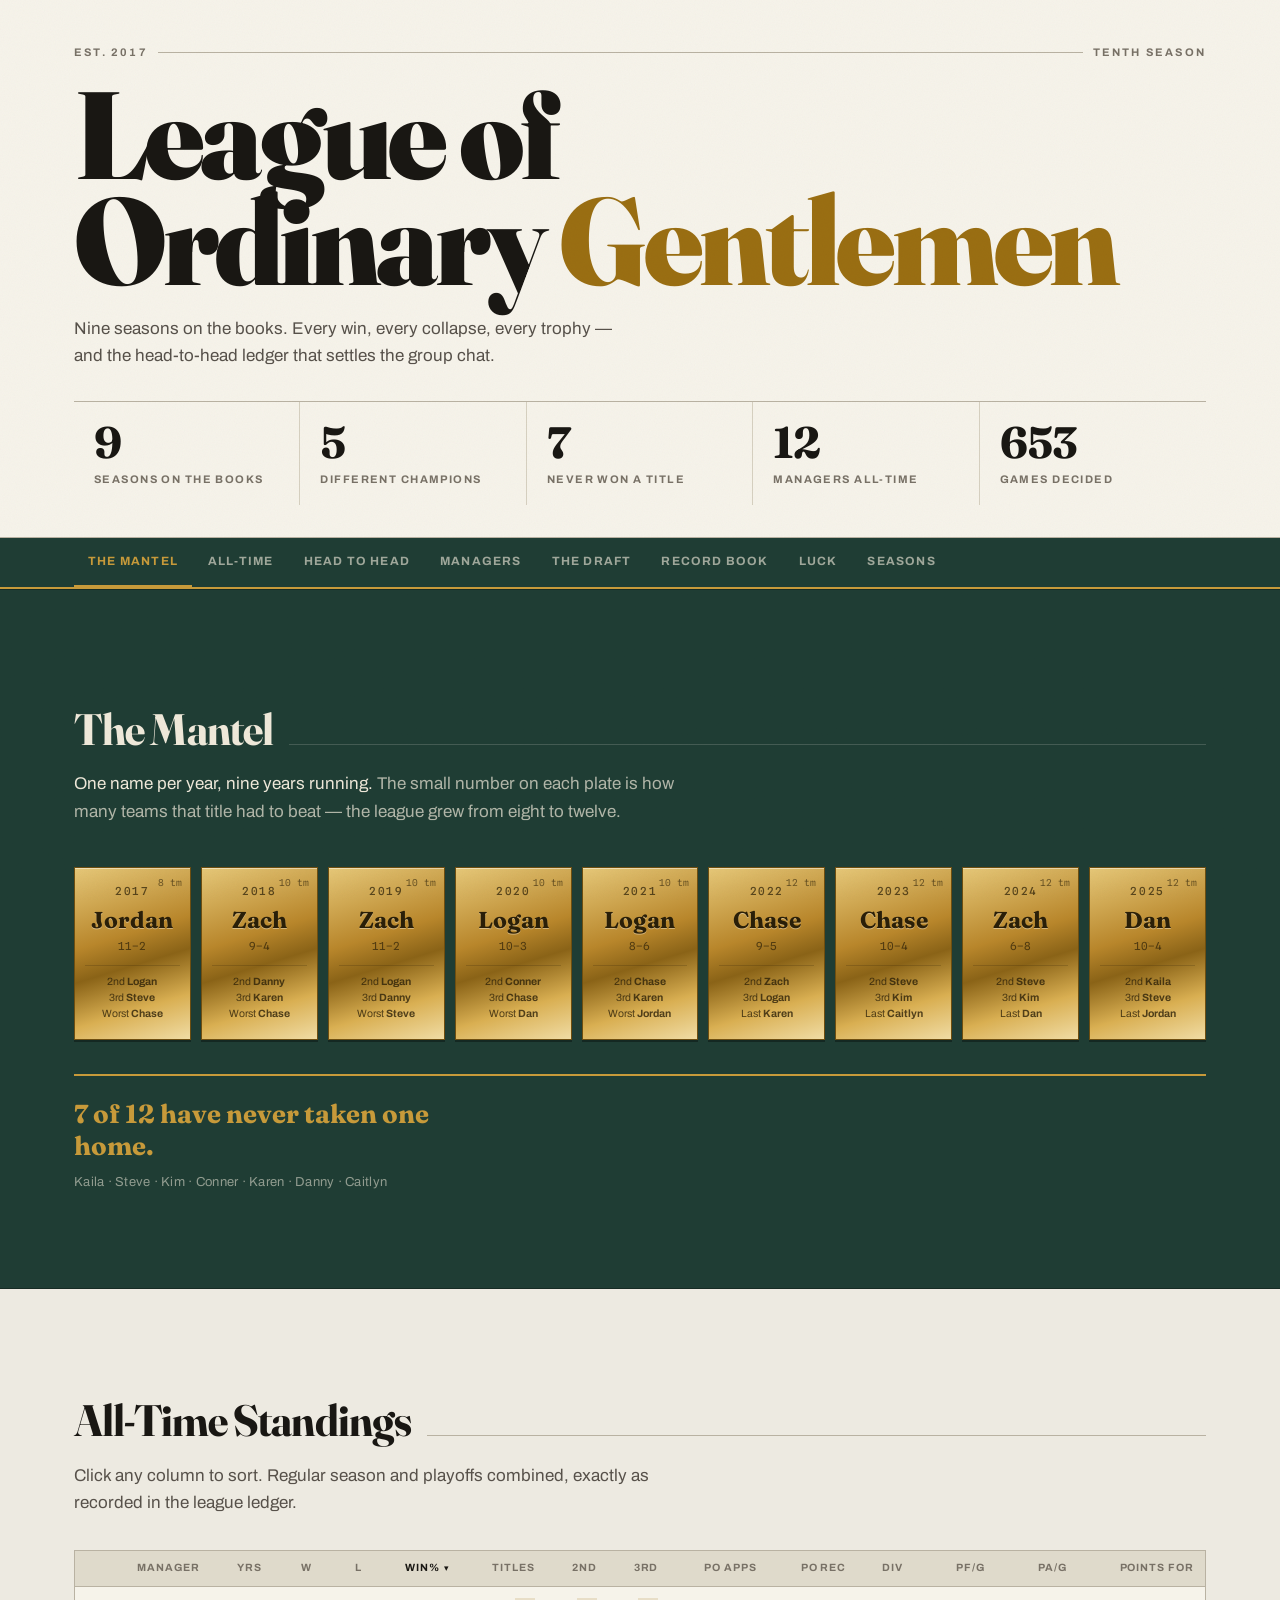
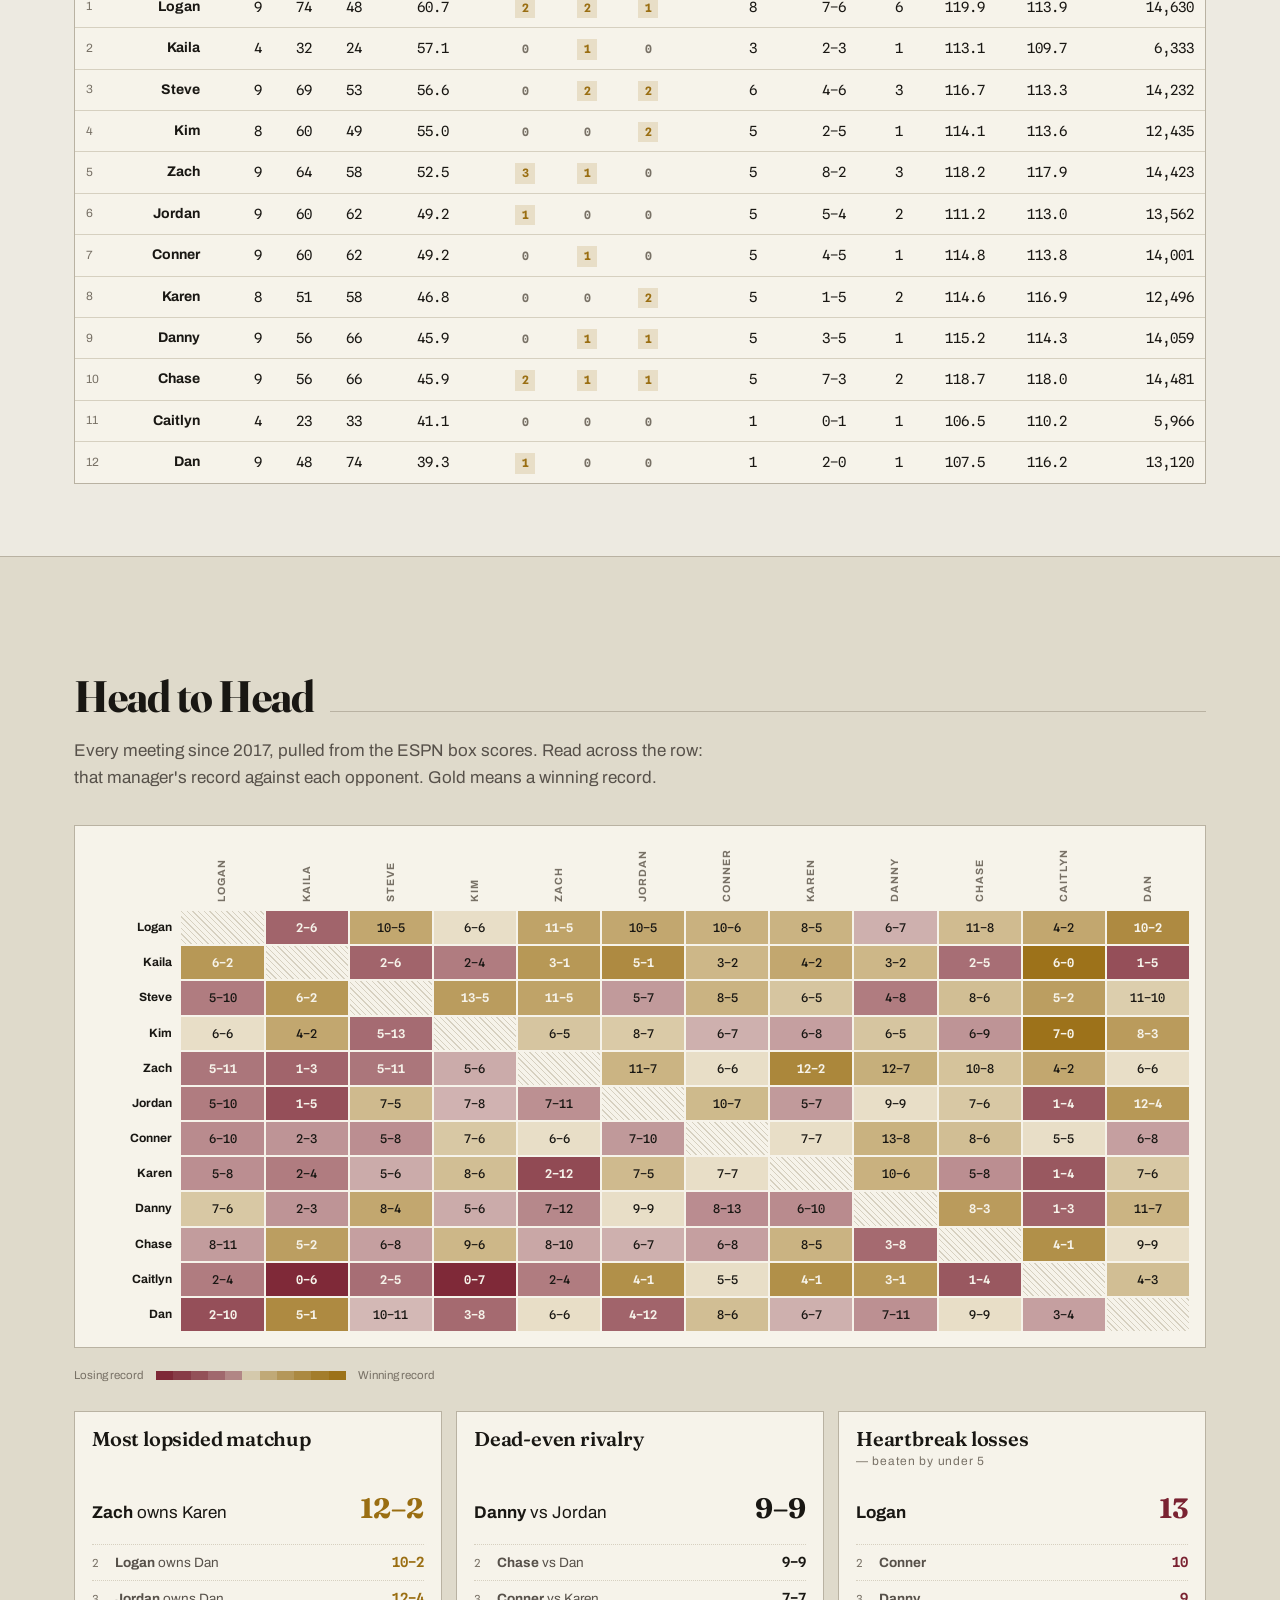
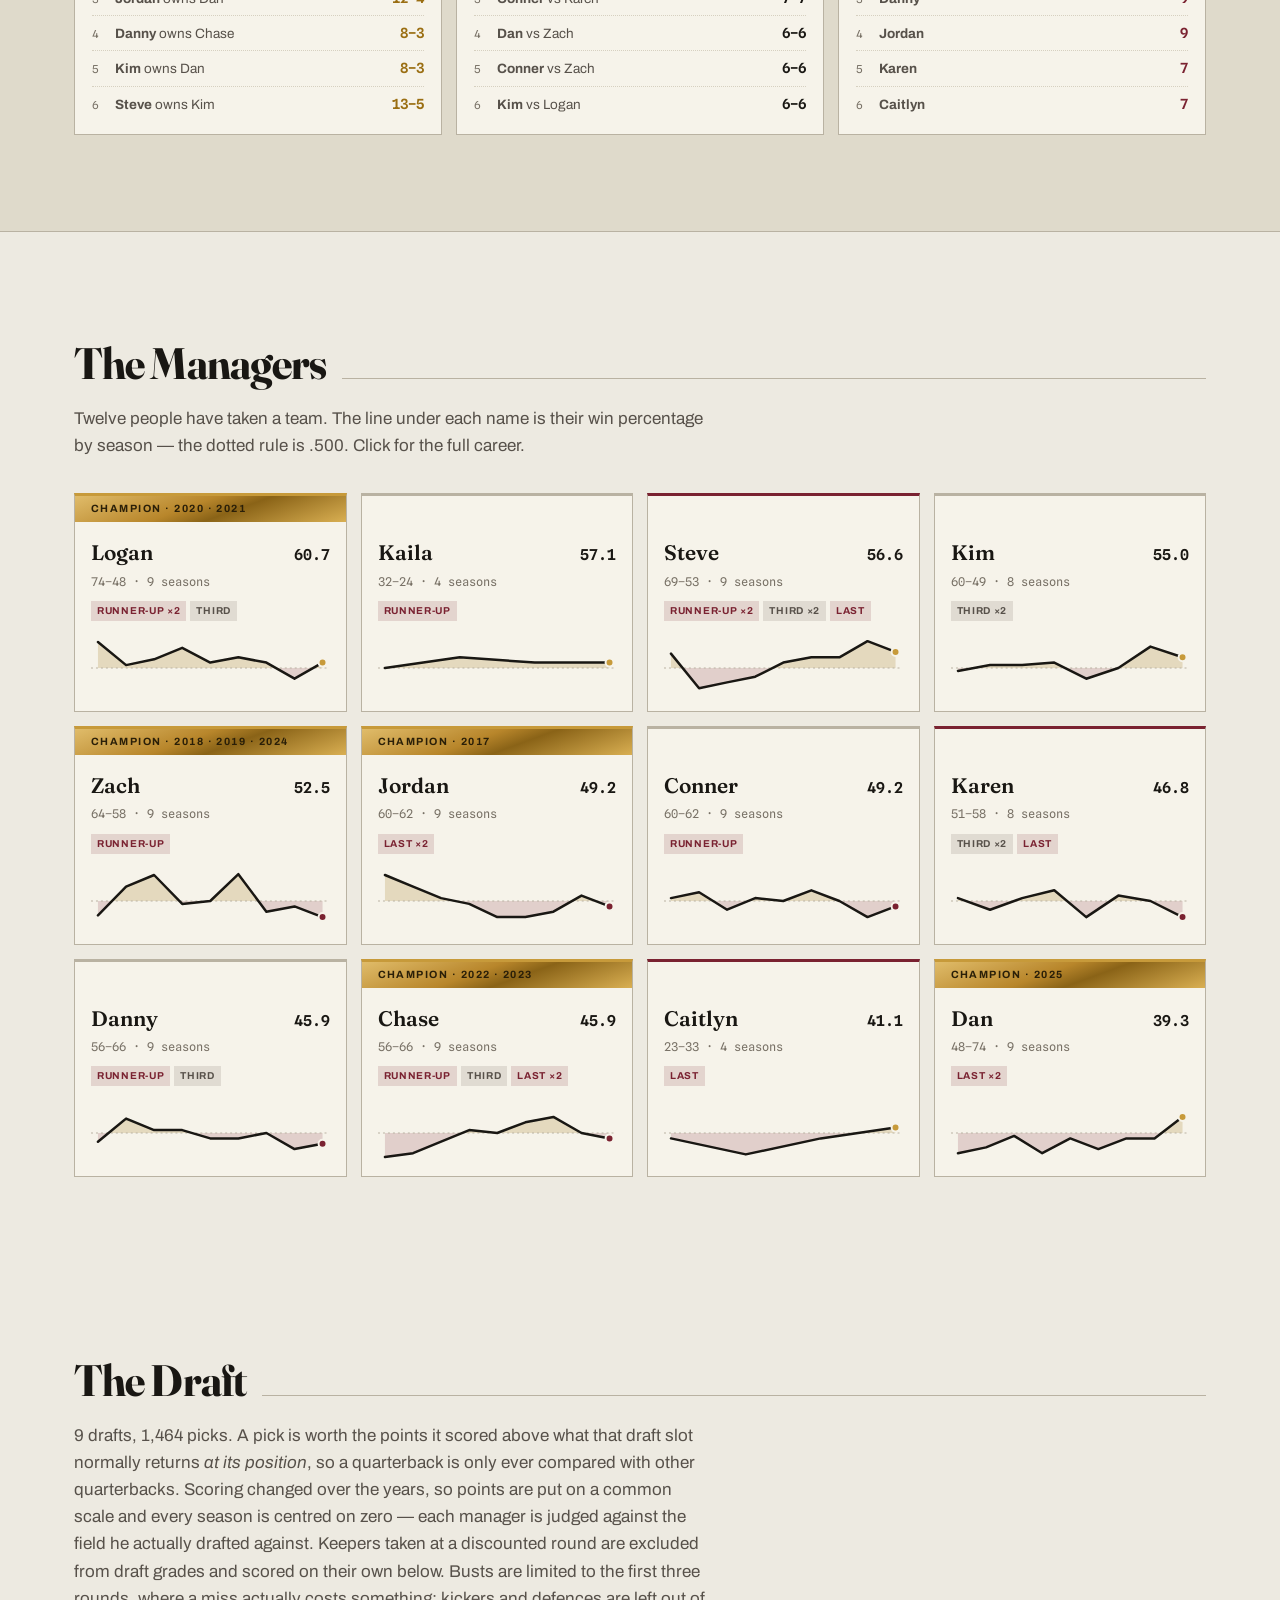
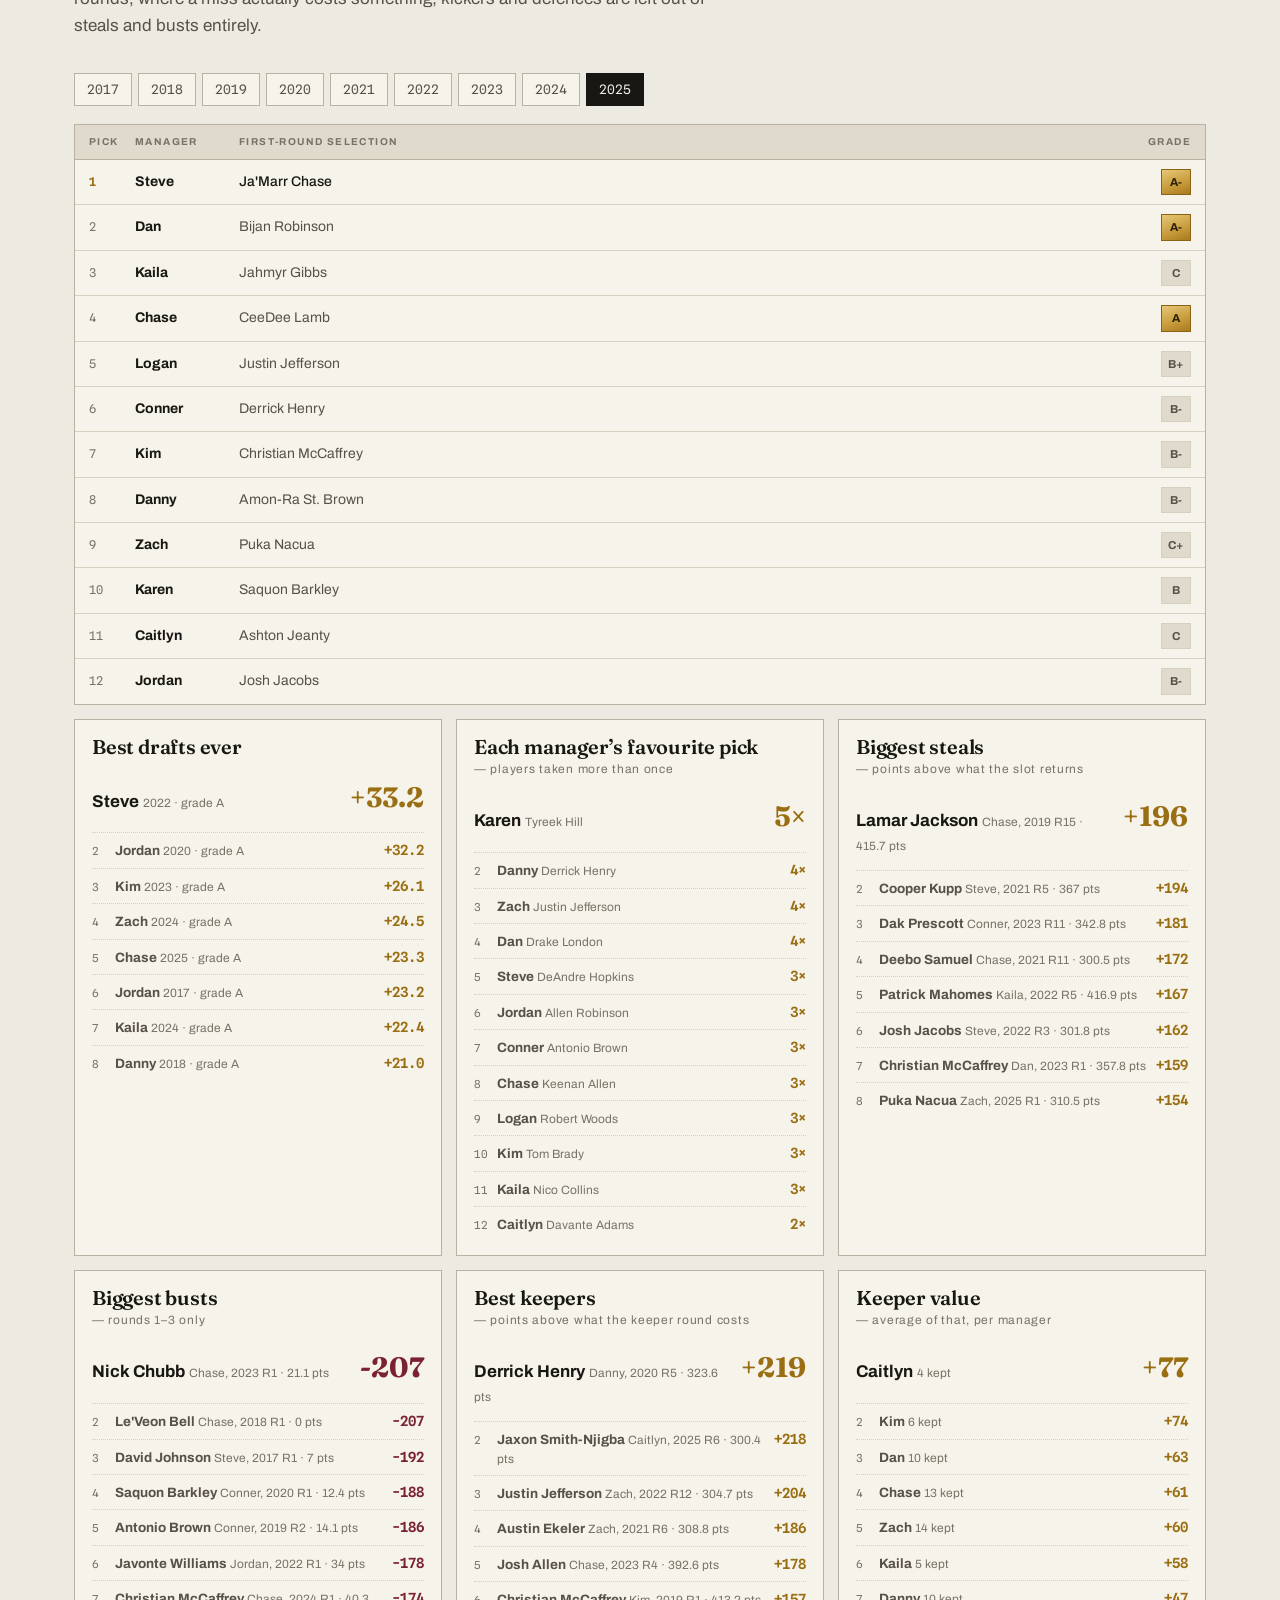
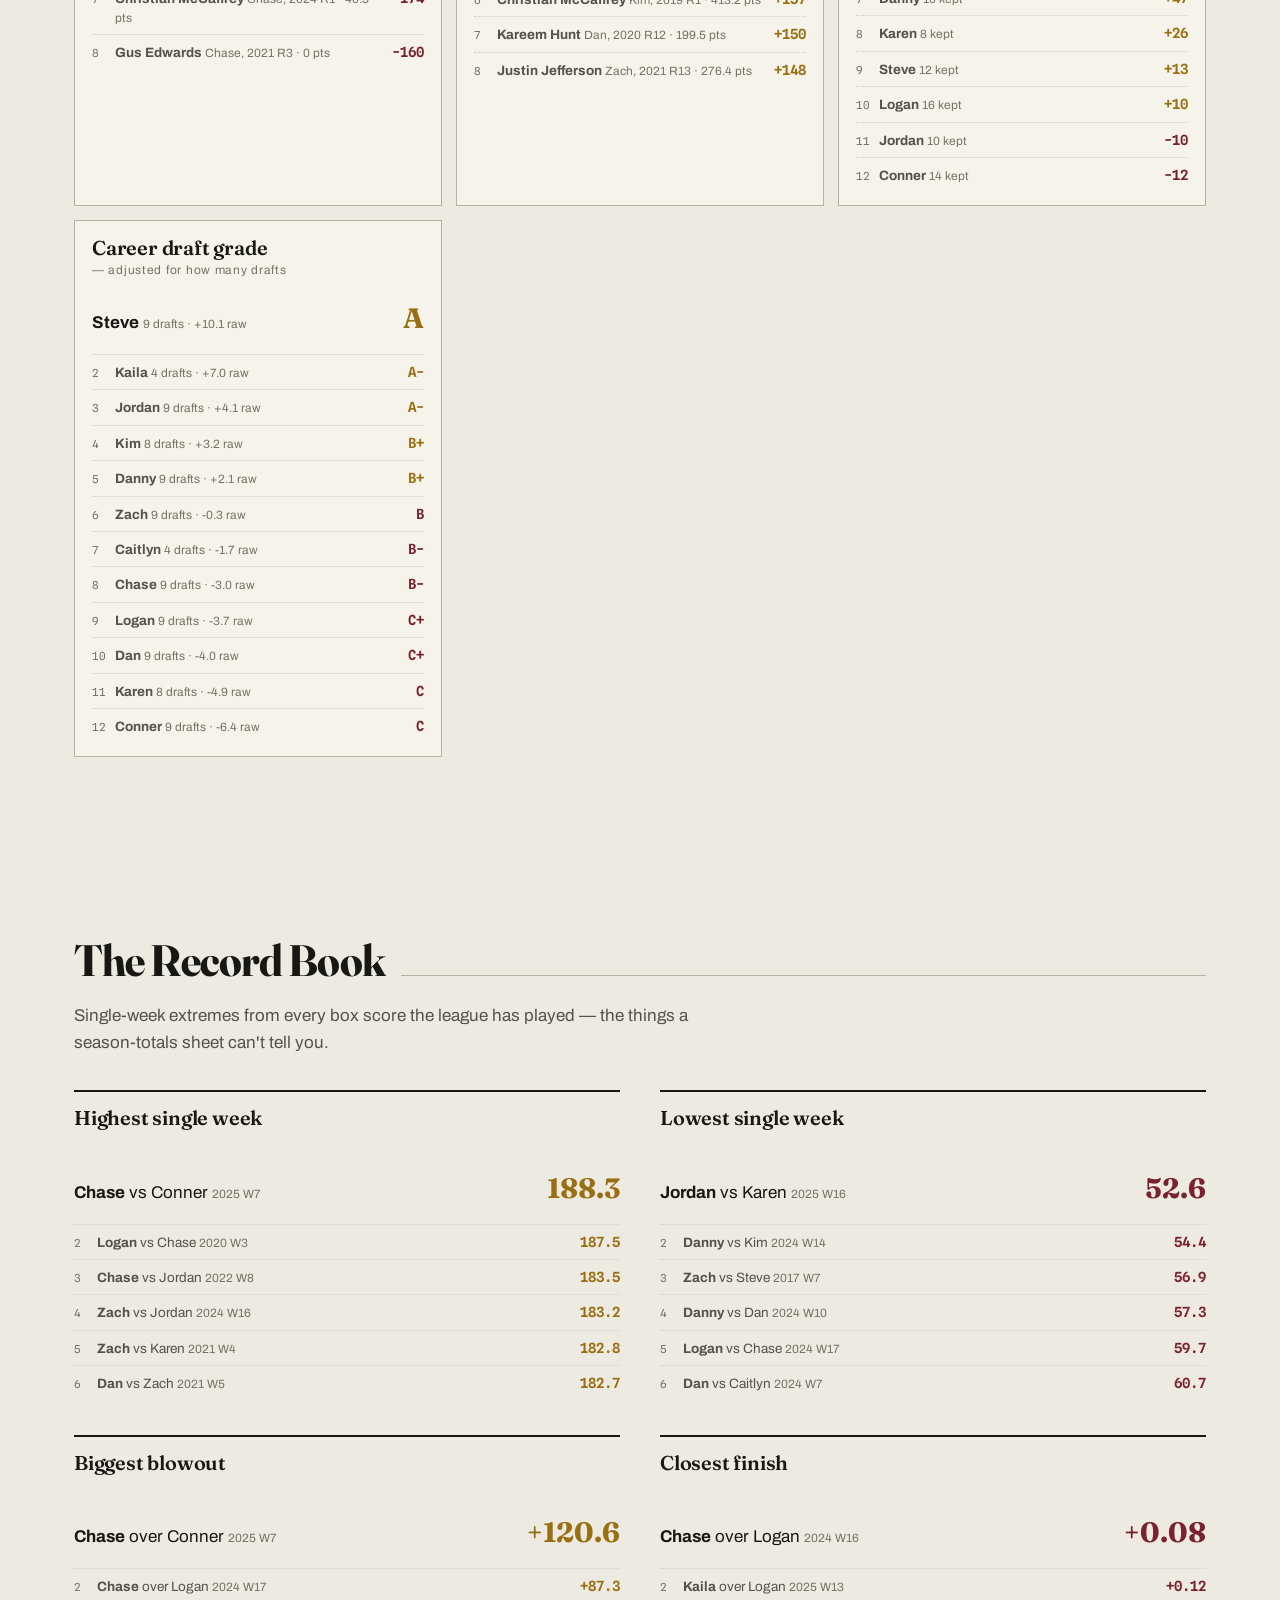
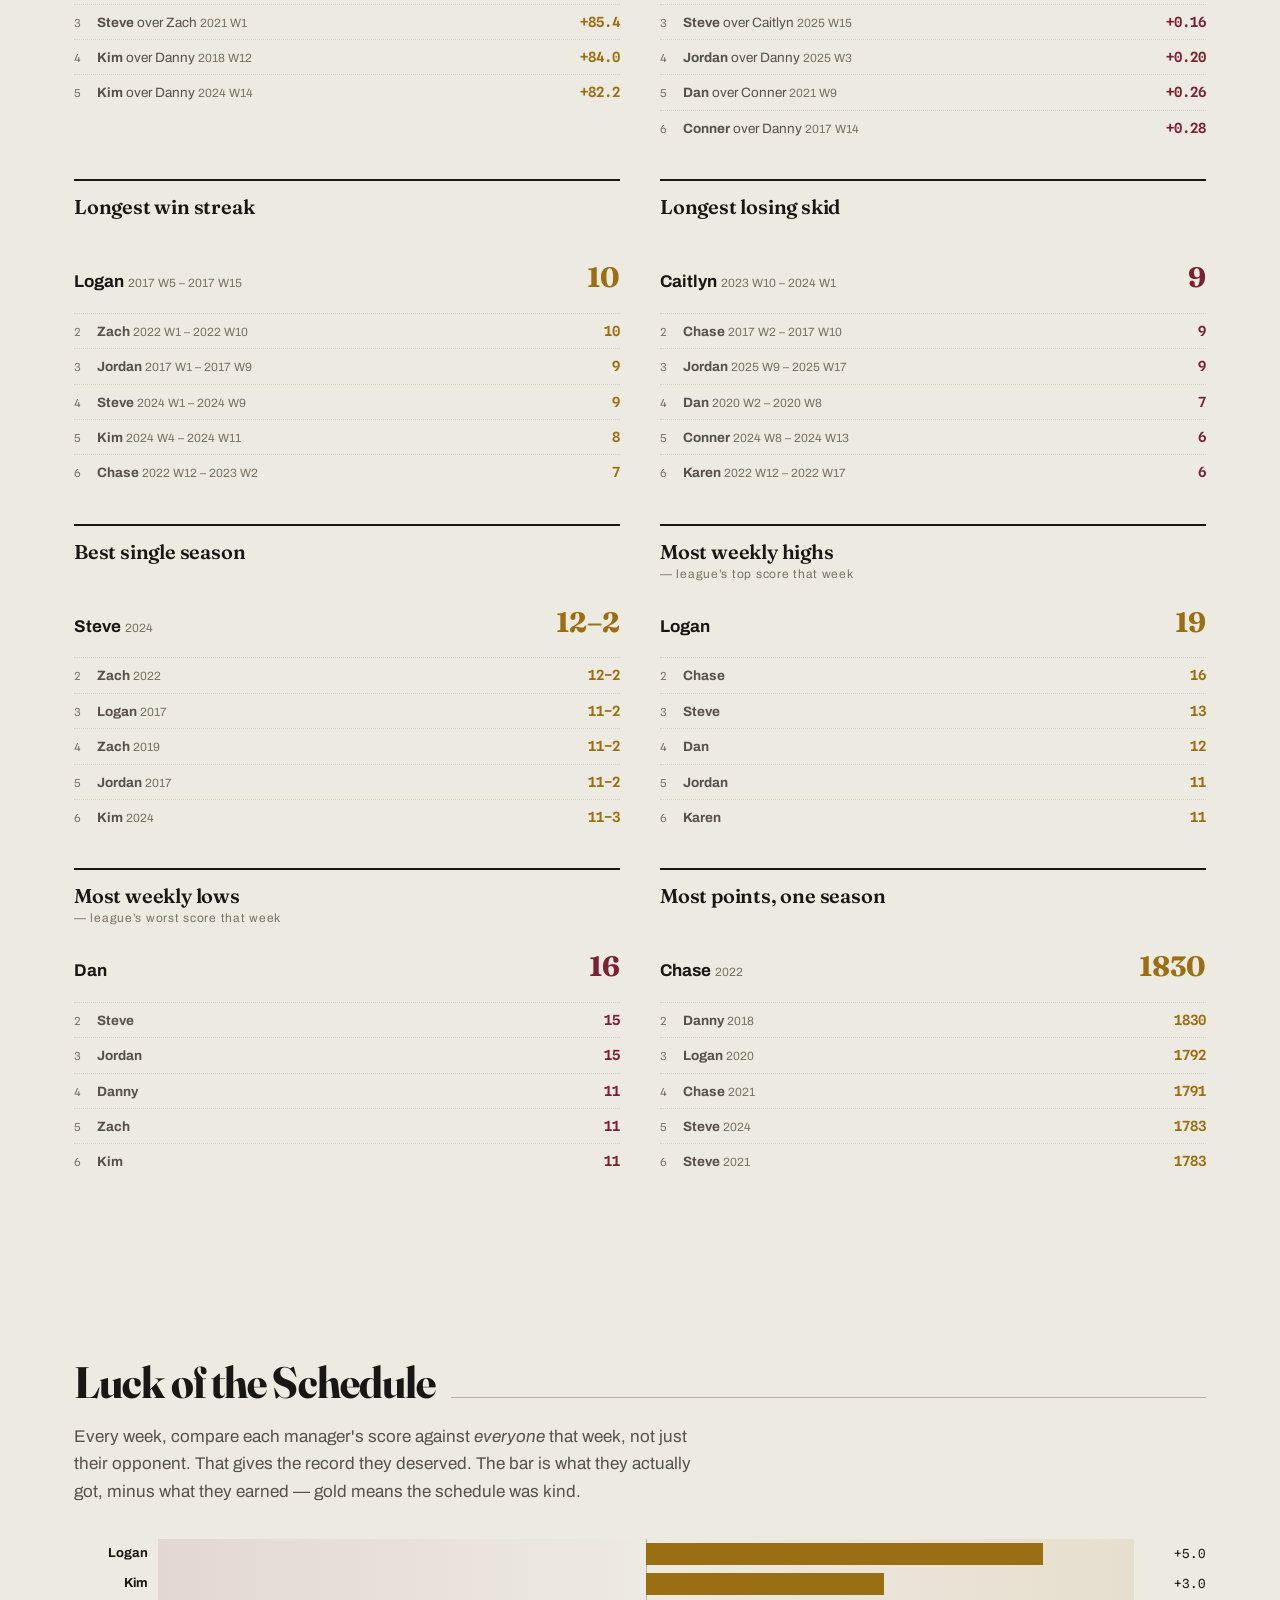
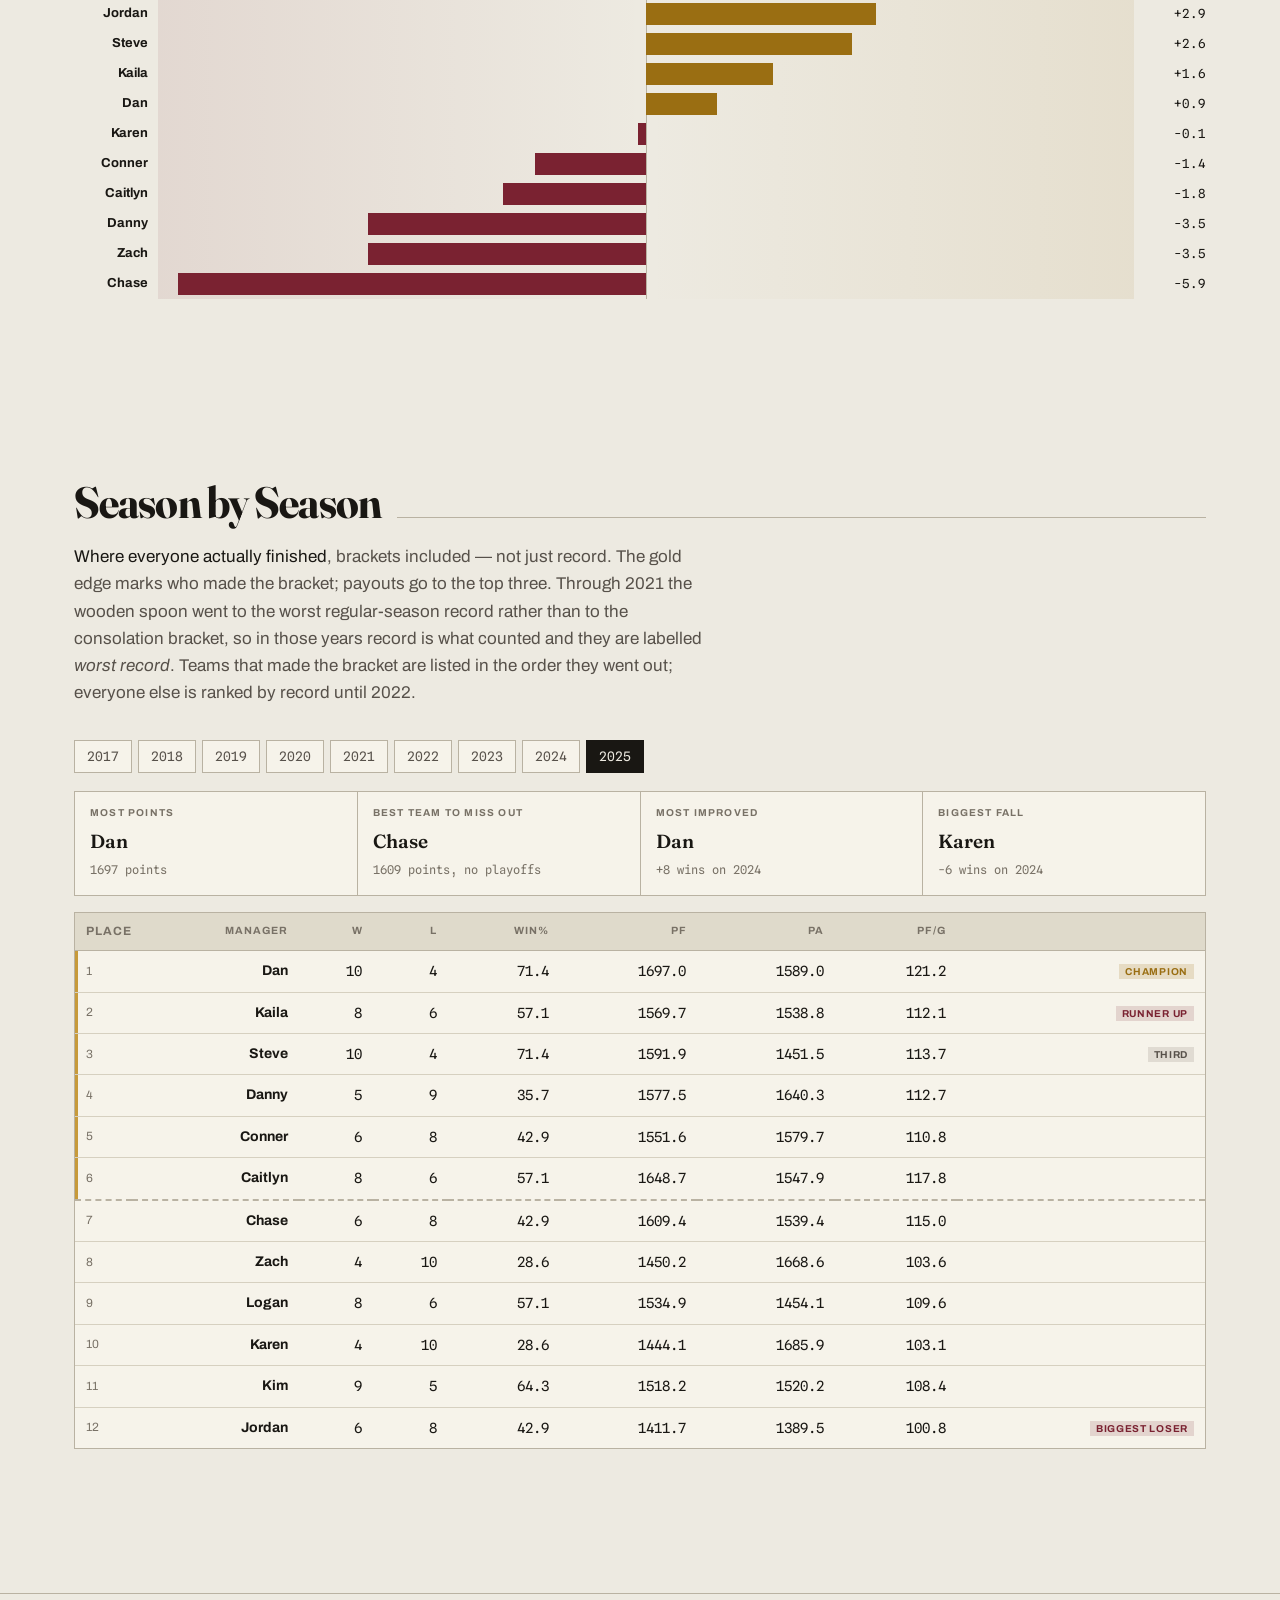
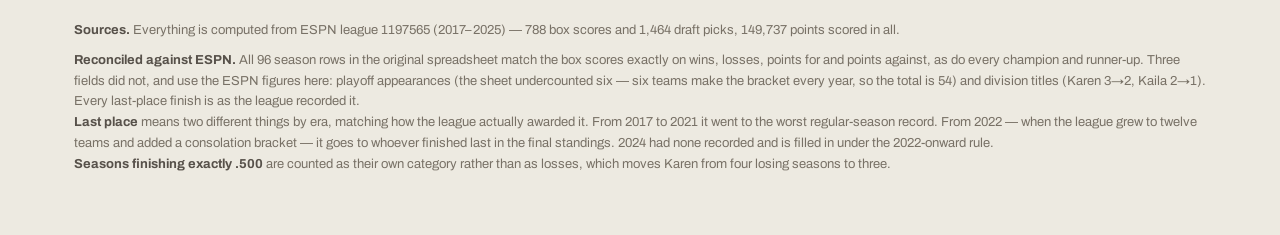
==== commit cb6587ba: "Drop one-off favourite picks A favourite of 1x says nothing: it means that manager never took the sa" ====
--- a/index.html
+++ b/index.html
@@ -630,7 +630,7 @@
   d.append(el("span","sub",
     (ru?"2nd <i>"+ru.m.name+"</i>":"2nd <i>&mdash;</i>")+"<br>"+
     (th?"3rd <i>"+th.m.name+"</i>":"3rd <i>&mdash;</i>")+"<br>"+
-    (bl? (y<=(E.lastPlaceRecordThrough||2021)?"Worst ":"Last ")+"<i>"+bl.m.name+"</i>"
+    (bl? (y<=(E.lastPlaceRecordThrough||0)?"Worst ":"Last ")+"<i>"+bl.m.name+"</i>"
        : "Last <i>not recorded</i>")));
   [...d.children].forEach(c=>c.style.display="block");
   if(ch) d.onclick=()=>openDetail(ch.m.name);
@@ -710,7 +710,7 @@
 // lost the consolation bracket. Label it for what it actually means that season.
 function tagText(note, year){
   if(note!=="Biggest Loser") return note;
-  return year<=(E.lastPlaceRecordThrough||2021) ? "Worst record" : "Biggest loser";
+  return year<=(E.lastPlaceRecordThrough||0) ? "Worst record" : "Biggest loser";
 }
 function chip(label, val, gold){
   return '<span class="chip'+(gold?" gold":"")+'"><i>'+label+'</i><b>'+val+'</b></span>';
@@ -1028,7 +1028,7 @@
     o1.append(li); });
   c1.append(o1); host.append(c1);
 
-  const c2=el("div","rec-card"); c2.append(el("h3",null,"Each manager&rsquo;s favourite pick"));
+  const c2=el("div","rec-card"); c2.append(el("h3",null,"Each manager&rsquo;s favourite pick <em>&mdash; players taken more than once</em>"));
   const o2=el("ol");
   Object.entries(E.favourite).sort((a,b)=>b[1][1]-a[1][1]).forEach(([m,[p,n]],i)=>{
     const li=el("li");
@@ -1048,10 +1048,12 @@
     ['<b>'+p[2]+'</b> <em>'+p[1]+', '+p[0]+' '+p[4]+' &middot; '+p[6]+' pts</em>', p[5], "p"]));
   mk("Biggest busts <em>&mdash; rounds 1&ndash;3 only</em>", E.busts.map(p=>
     ['<b>'+p[2]+'</b> <em>'+p[1]+', '+p[0]+' '+p[4]+' &middot; '+p[6]+' pts</em>', p[5], "n"]));
-  mk("Best keepers <em>&mdash; points above what the keeper round costs</em>", E.bestKeeps.map(k=>
-    ['<b>'+k[2]+'</b> <em>'+k[1]+', '+k[0]+' '+k[3]+' &middot; '+k[5]+' pts</em>', k[4], "p"]));
-  mk("Keeper value <em>&mdash; average of that, per manager</em>", E.keeperValue.map(k=>
-    ['<b>'+k[0]+'</b> <em>'+k[2]+' kept</em>', (k[1]>0?'+':'')+k[1], k[1]>=0?"p":"n"]));
+  if(E.keepers){
+    mk("Best keepers <em>&mdash; points above what the keeper round costs</em>", E.bestKeeps.map(k=>
+      ['<b>'+k[2]+'</b> <em>'+k[1]+', '+k[0]+' '+k[3]+' &middot; '+k[5]+' pts</em>', k[4], "p"]));
+    mk("Keeper value <em>&mdash; average of that, per manager</em>", E.keeperValue.map(k=>
+      ['<b>'+k[0]+'</b> <em>'+k[2]+' kept</em>', (k[1]>0?'+':'')+k[1], k[1]>=0?"p":"n"]));
+  }
   mk("Career draft grade <em>&mdash; adjusted for how many drafts</em>", E.draftCareer.map(c=>
     ['<b>'+c[0]+'</b> <em>'+c[3]+' drafts &middot; '+(c[4]>0?'+':'')+c[4].toFixed(1)+' raw</em>', c[2],
      c[1]>=0?"p":"n"]));
@@ -1100,7 +1102,7 @@
   document.querySelectorAll("#years button").forEach(b=>b.classList.toggle("on", +b.textContent===curYear));
   drawAwards();
   const made=n=>(E.playoffYears[n]||[]).includes(curYear);
-  const bracketEra=curYear>(E.lastPlaceRecordThrough||2021);
+  const bracketEra=curYear>(E.lastPlaceRecordThrough||0);
   const rows=M.map(m=>({n:m.name, s:m.seasons.find(x=>x.year===curYear)})).filter(x=>x.s)
     .sort((a,b)=>{
       const ap=made(a.n), bp=made(b.n);
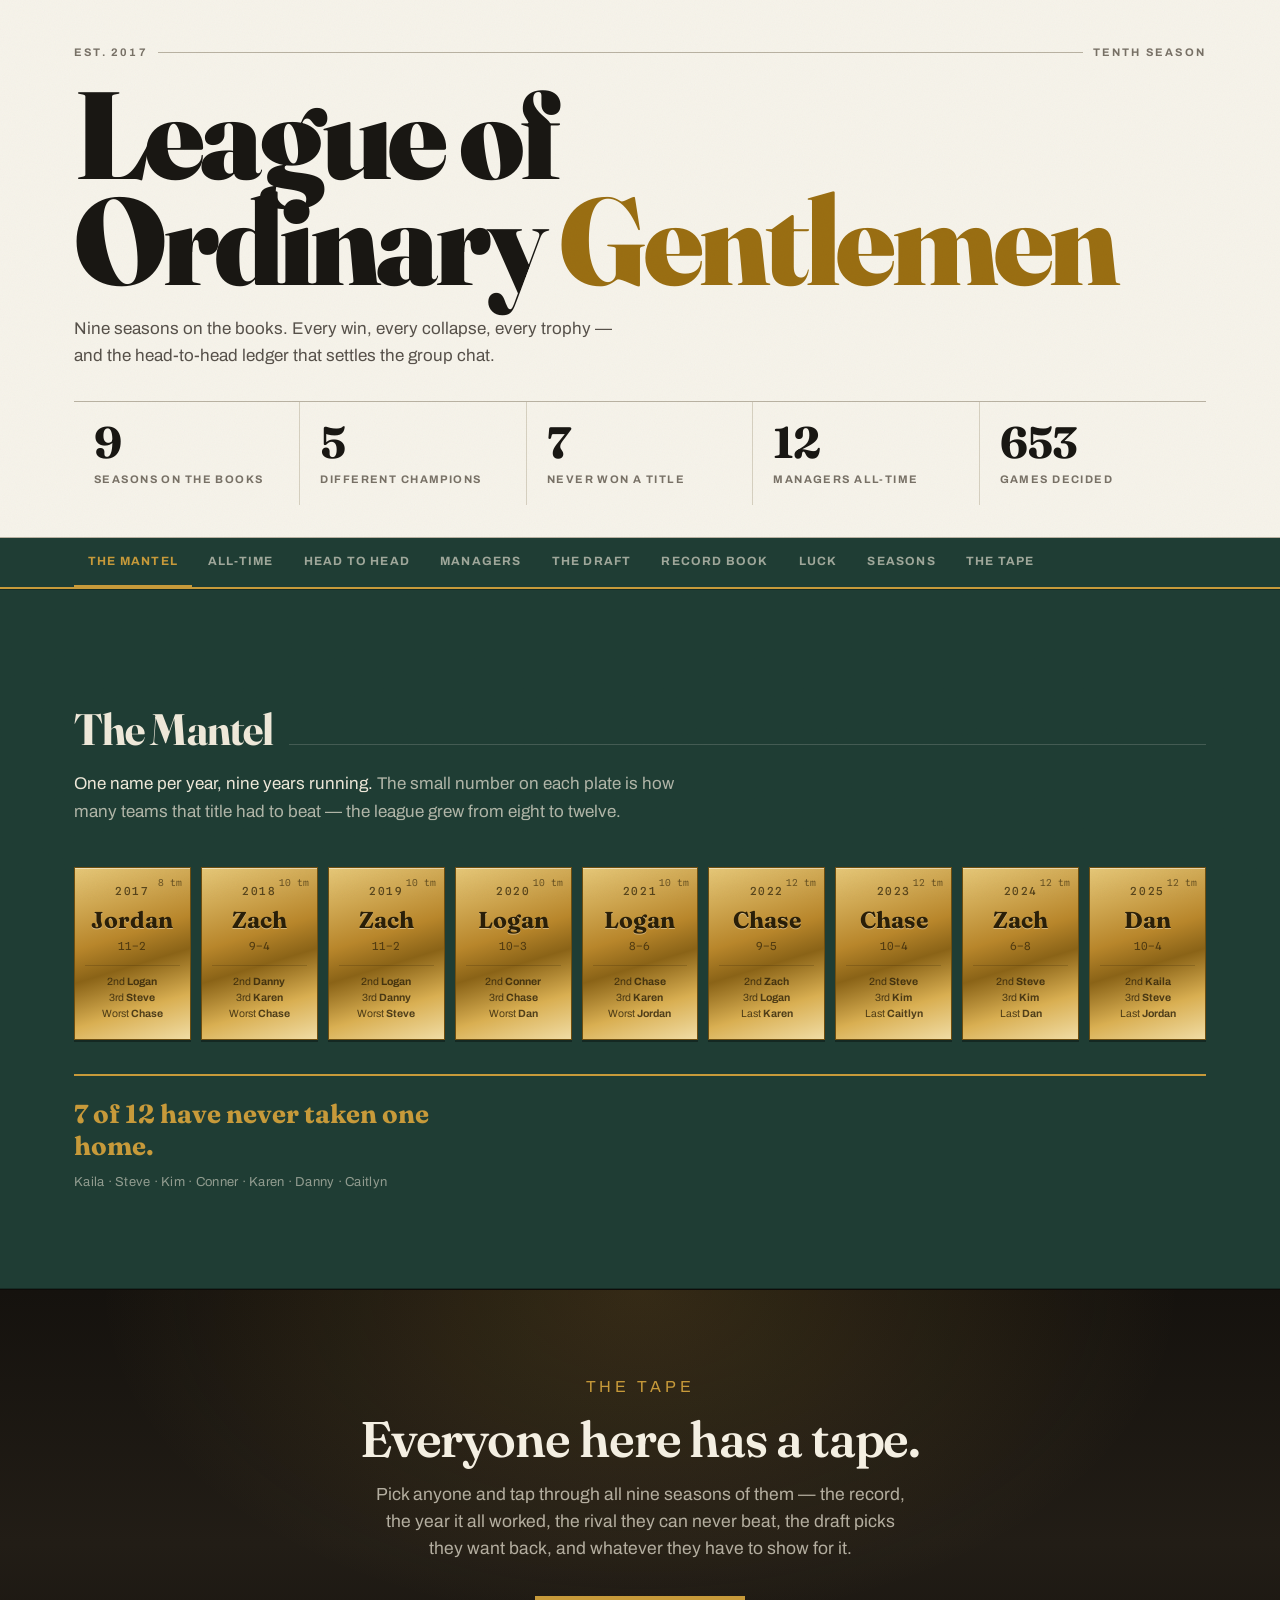
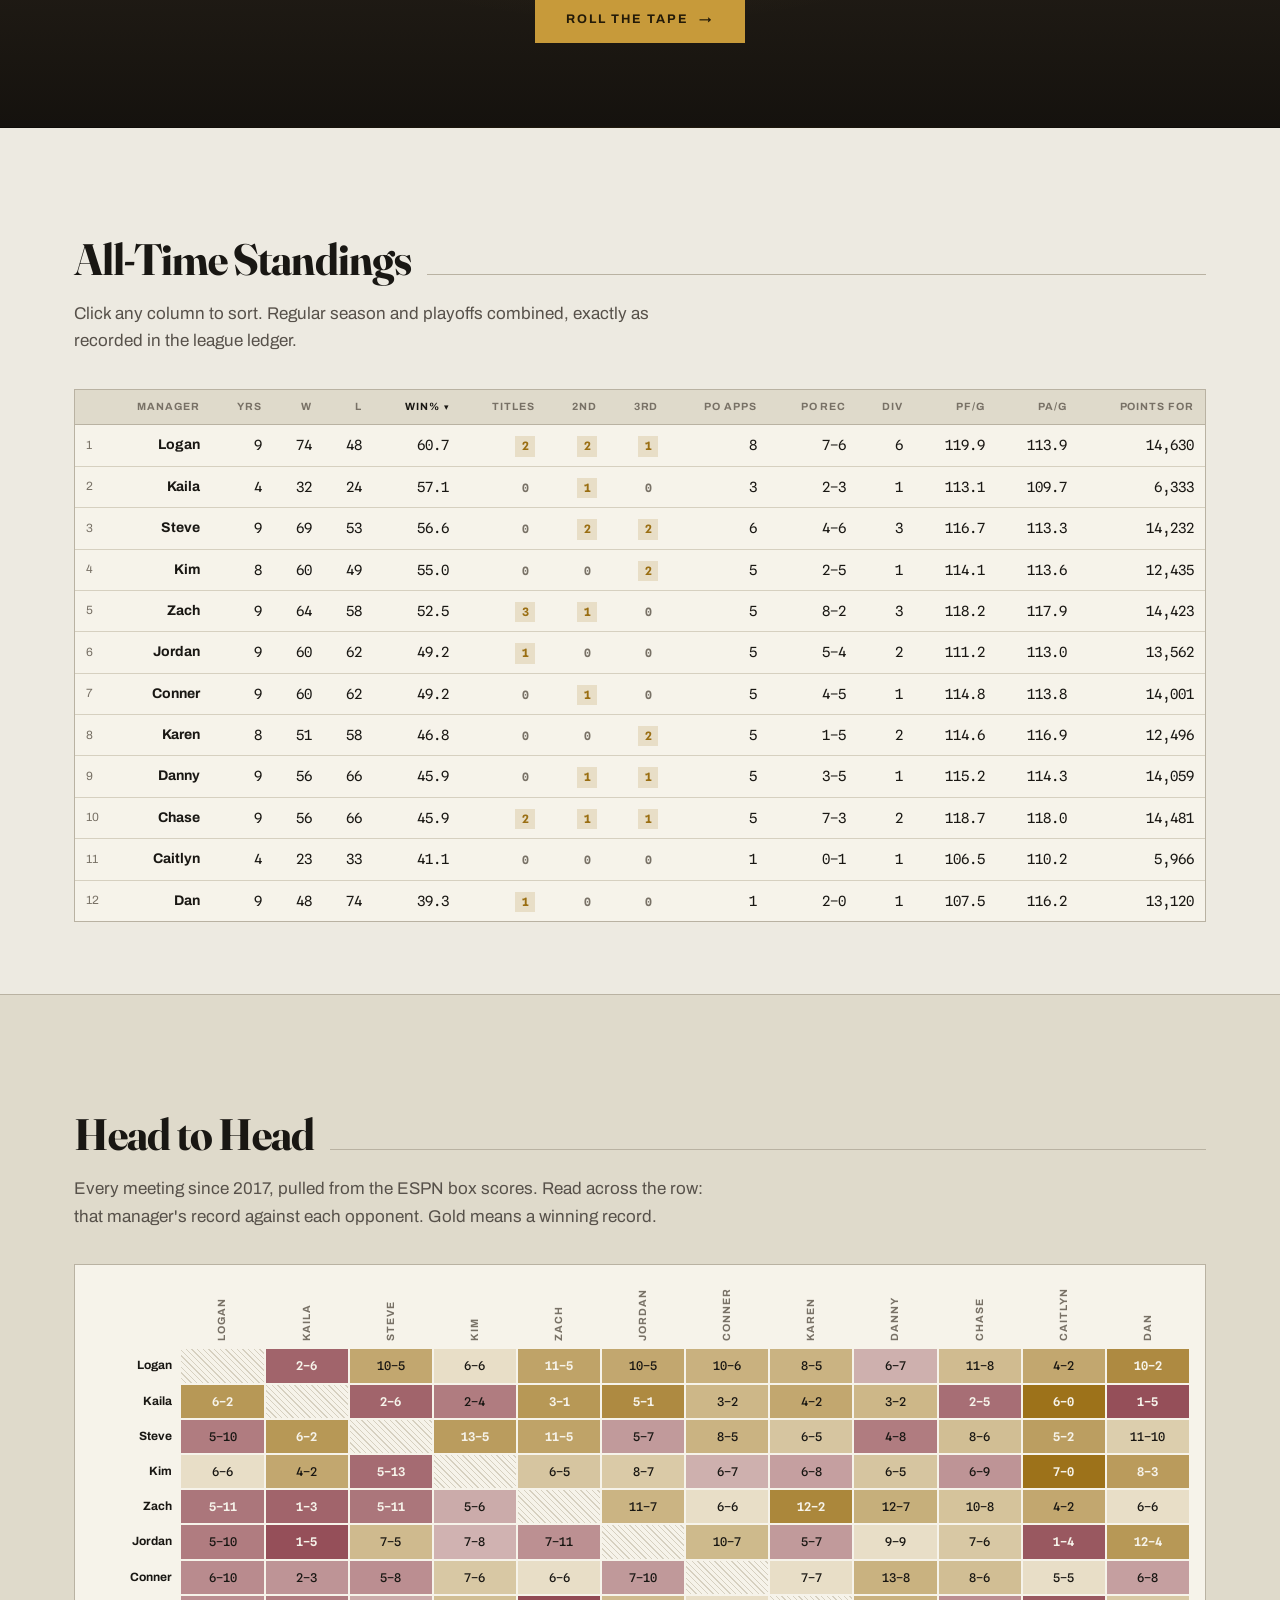
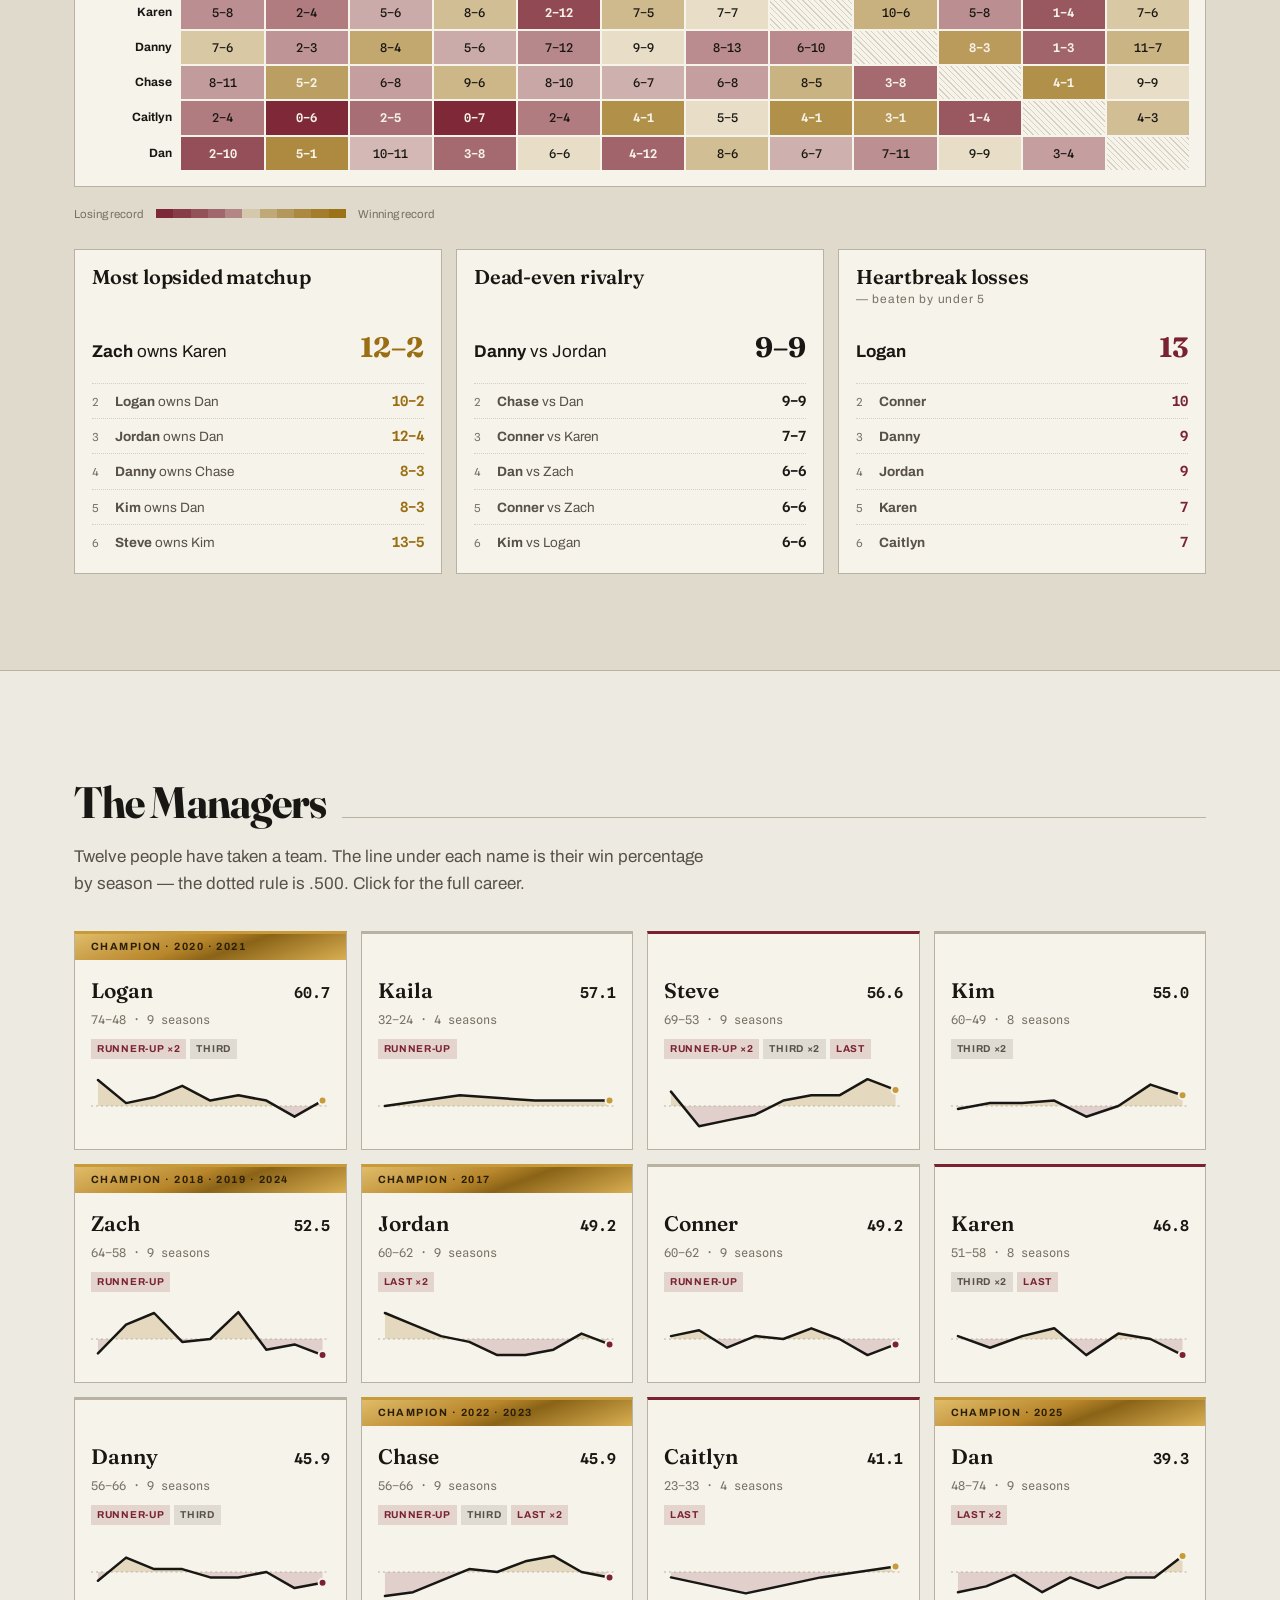
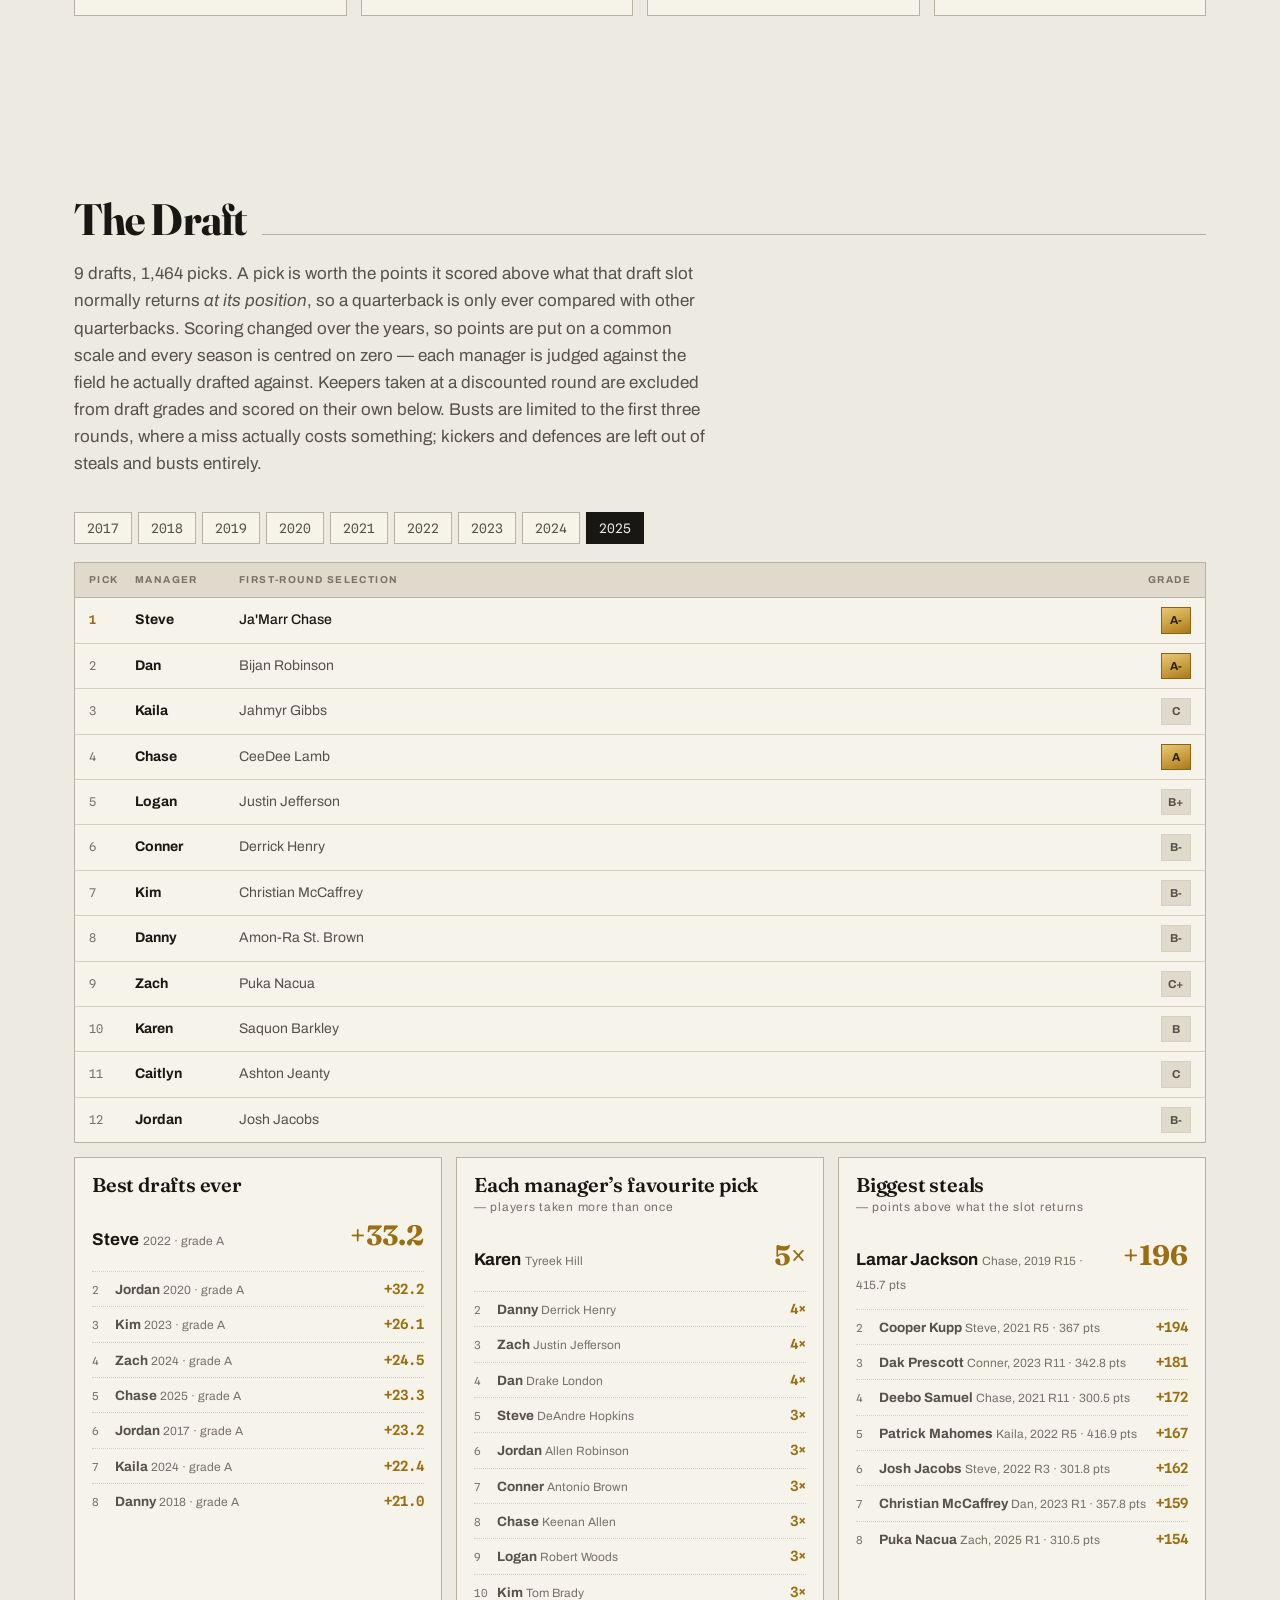
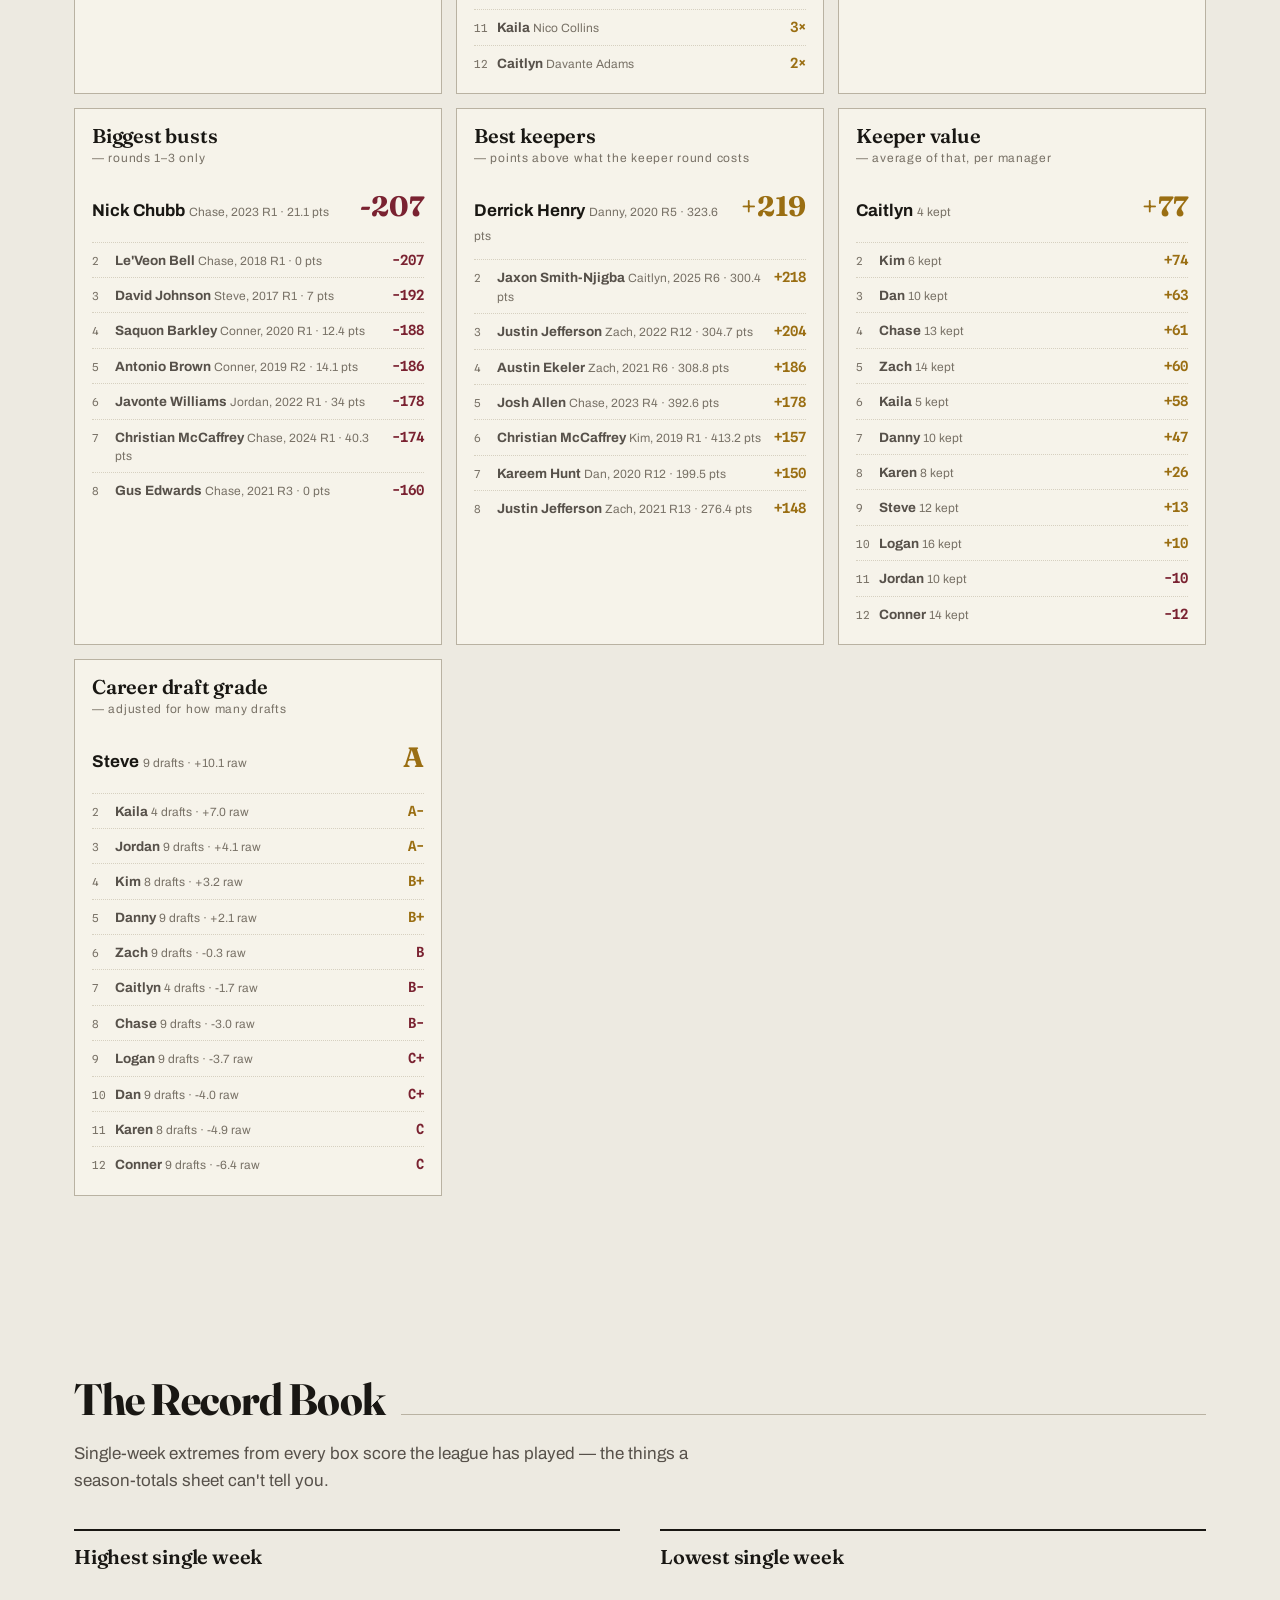
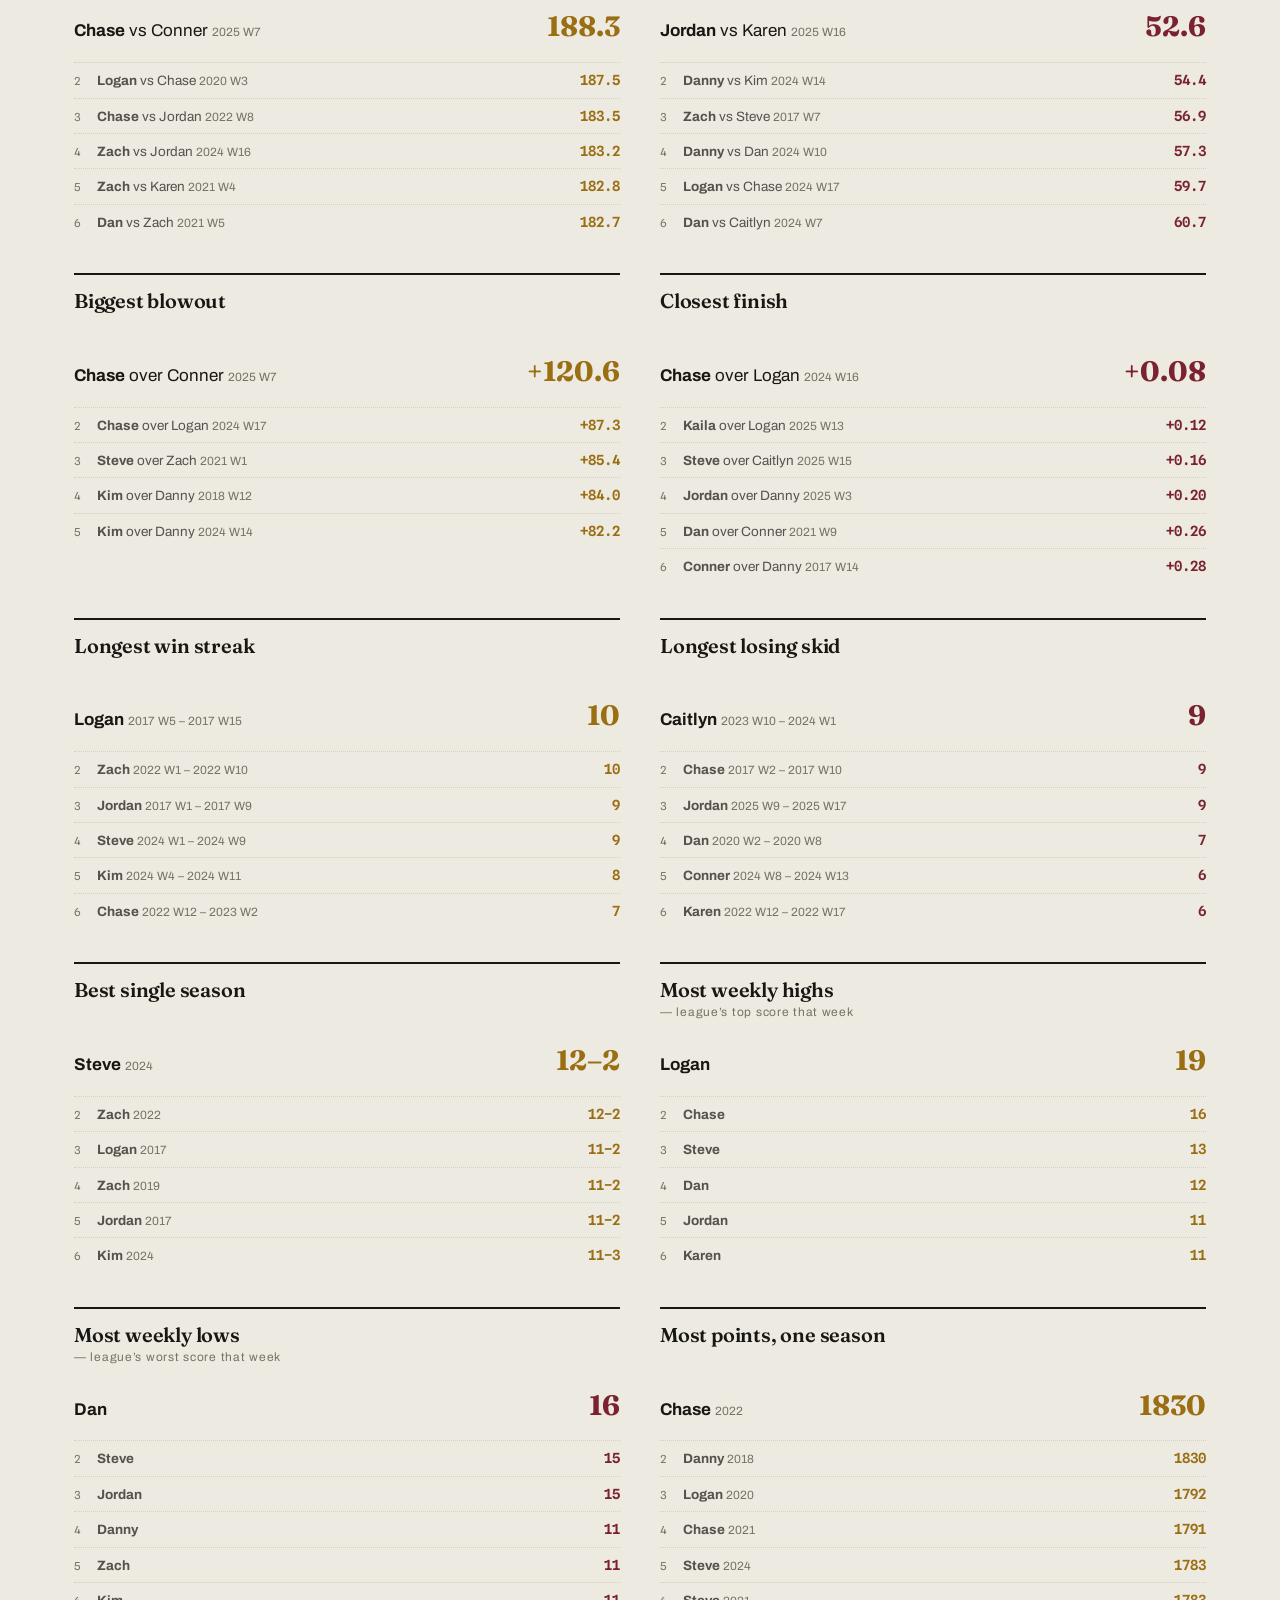
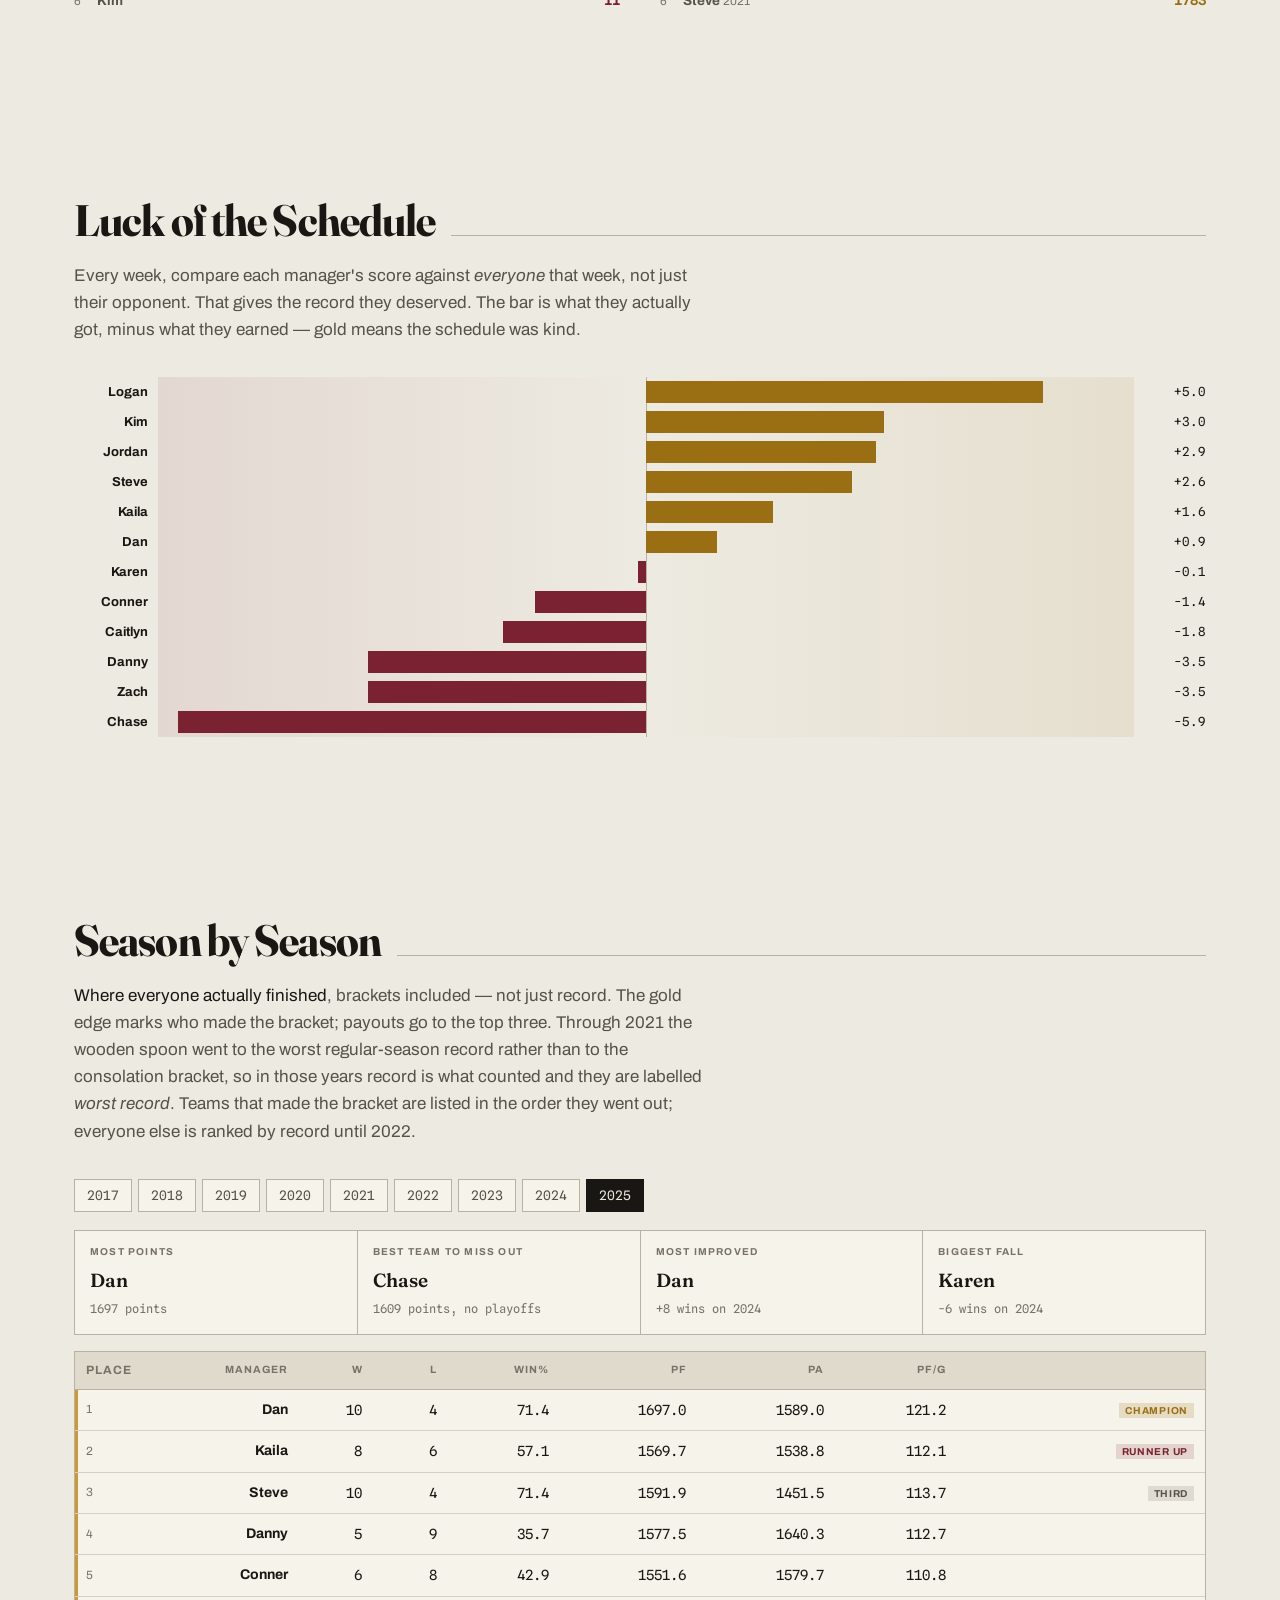
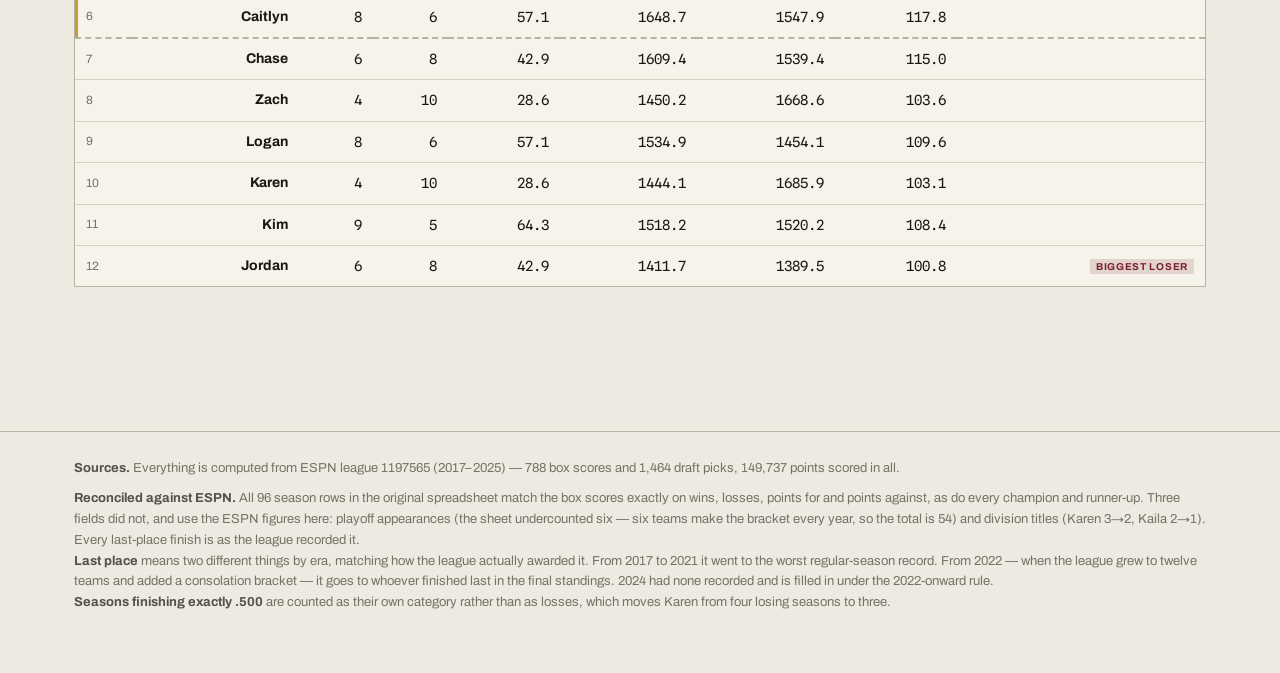
==== commit 13c52cd4: "Add The Tape: a per-manager career retrospective An eight-card, tap-through career view for every ma" ====
--- a/index.html
+++ b/index.html
@@ -9,7 +9,13 @@
 <meta property="og:type" content="website">
 <meta property="og:title" content="LoOG Record Book">
 <meta property="og:description" content="Nine seasons of League of Ordinary Gentlemen fantasy football - champions, all-time standings, head-to-head records and single-week extremes.">
-<meta name="twitter:card" content="summary">
+<meta property="og:url" content="https://lcarlile.github.io/loog-record-book/">
+<meta property="og:image" content="https://lcarlile.github.io/loog-record-book/og.png">
+<meta property="og:image:width" content="1200">
+<meta property="og:image:height" content="630">
+<meta property="og:image:alt" content="LoOG Record Book">
+<meta name="twitter:card" content="summary_large_image">
+<meta name="twitter:image" content="https://lcarlile.github.io/loog-record-book/og.png">
 <link rel="icon" href="data:image/svg+xml,<svg xmlns='http://www.w3.org/2000/svg' viewBox='0 0 100 100'><text y='.9em' font-size='90'>&#127942;</text></svg>">
 <link rel="preconnect" href="https://fonts.googleapis.com">
 <link rel="preconnect" href="https://fonts.gstatic.com" crossorigin>
@@ -32,6 +38,7 @@
   --last:#7A2231;
   --brass-ink:#9A6E12;
   --shadow:0 1px 2px rgba(25,23,19,.07), 0 10px 28px -14px rgba(25,23,19,.22);
+  --tape-a:#15120E; --tape-b:#221D16;
 }
 @media (prefers-color-scheme:dark){
   :root:not([data-theme="light"]){
@@ -43,6 +50,7 @@
     --last:#C4606C;
     --brass-ink:#D9A93F;
     --shadow:0 1px 2px rgba(0,0,0,.5), 0 10px 28px -14px rgba(0,0,0,.65);
+    --tape-a:#241E16; --tape-b:#2E2719;
   }
 }
 :root[data-theme="dark"]{
@@ -54,6 +62,7 @@
   --last:#C4606C;
   --brass-ink:#D9A93F;
   --shadow:0 1px 2px rgba(0,0,0,.5), 0 10px 28px -14px rgba(0,0,0,.65);
+  --tape-a:#241E16; --tape-b:#2E2719;
 }
 
 *{box-sizing:border-box}
@@ -168,6 +177,33 @@
 tbody tr:last-child td{border-bottom:0}
 tbody tr:hover td{background:rgba(var(--pos-rgb),.05)}
 td.name{font-weight:700}
+section#tape{
+  background:
+    radial-gradient(66% 120% at 50% 0%,rgba(217,169,63,.16),transparent 64%),
+    linear-gradient(180deg,var(--tape-a),var(--tape-b) 58%,var(--tape-a));
+  border-block-color:rgba(0,0,0,.35);color:#EFE9DA;text-align:center;
+  padding-block:clamp(52px,7vw,84px)}
+section#tape .teyebrow{margin:0 0 14px;font:700 11.5px/1 inherit;letter-spacing:.24em;
+  text-transform:uppercase;color:var(--gold-bright)}
+section#tape h2{font-size:clamp(30px,4.8vw,50px);line-height:1.02;letter-spacing:-.022em;
+  color:#F4EFE2;font-weight:600}
+section#tape .tlede{margin:16px auto 0;max-width:54ch;color:rgba(239,233,218,.7);
+  font-size:clamp(15px,1.6vw,17.5px);line-height:1.55}
+a.tcta{display:inline-flex;align-items:center;gap:10px;margin-top:clamp(24px,3.4vw,34px);
+  padding:16px 30px;text-decoration:none;
+  background:var(--gold-bright);color:#231A08;
+  font:700 12.5px/1 "Archivo",system-ui,sans-serif;letter-spacing:.16em;text-transform:uppercase;
+  border:1px solid var(--gold-bright);
+  transition:transform .16s,box-shadow .16s,background .16s}
+a.tcta:hover{transform:translateY(-2px);background:#F0D08A;
+  box-shadow:0 12px 26px -14px rgba(0,0,0,.7)}
+a.tcta:focus-visible{outline:2px solid #F4EFE2;outline-offset:3px}
+@media (max-width:640px){ a.tcta{padding:15px 24px;font-size:12px} }
+.rwbtn{display:block;margin:0 14px 14px;padding:14px 16px;text-align:center;
+  text-decoration:none;border:1px solid var(--brass-ink);color:var(--brass-ink);
+  font:700 12px/1 var(--sans-f);letter-spacing:.16em;text-transform:uppercase;
+  background:linear-gradient(180deg,rgba(184,134,43,.10),rgba(184,134,43,.02))}
+.rwbtn:hover{background:var(--felt);border-color:var(--felt);color:#F3EFE4}
 .sortable th[data-k]{cursor:pointer; user-select:none}
 .sortable th[data-k]:hover{color:var(--ink)}
 .sortable th.act{color:var(--ink)}
@@ -455,6 +491,7 @@
   <a href="#records">Record Book</a>
   <a href="#luck">Luck</a>
   <a href="#seasons">Seasons</a>
+  <a href="#tape" id="navTape">The Tape</a>
 </div></nav>
 
 <main class="wrap">
@@ -470,6 +507,13 @@
         <p class="never-names" id="neverNames"></p>
       </div>
     </div>
+  </section>
+
+  <section id="tape" class="tapeband" data-tier="a">
+    <p class="teyebrow">The Tape</p>
+    <h2>Everyone here has a tape.</h2>
+    <p class="tlede" id="tapeLede"></p>
+    <a class="tcta" id="tapeCta" href="#">Roll the tape <span aria-hidden="true">&rarr;</span></a>
   </section>
 
   <section id="alltime">
@@ -550,7 +594,7 @@
 
 <script>
 const DATA = {"managers":[{"name":"Logan","seasons":[{"year":2017,"w":11,"l":2,"pf":1603.74,"pa":1330.4,"pfpg":123.4,"papg":102.3,"note":"Runner Up","fin":2},{"year":2018,"w":7,"l":6,"pf":1612.92,"pa":1686.62,"pfpg":124.1,"papg":129.7,"note":null,"fin":5},{"year":2019,"w":8,"l":5,"pf":1504.98,"pa":1461.72,"pfpg":115.8,"papg":112.4,"note":"Runner Up","fin":2},{"year":2020,"w":10,"l":3,"pf":1792.28,"pa":1492.12,"pfpg":137.9,"papg":114.8,"note":"Champion","fin":1},{"year":2021,"w":8,"l":6,"pf":1736.2,"pa":1622.84,"pfpg":124,"papg":115.9,"note":"Champion","fin":1},{"year":2022,"w":9,"l":5,"pf":1651.3,"pa":1499.86,"pfpg":118,"papg":107.1,"note":"Third","fin":3},{"year":2023,"w":8,"l":6,"pf":1679.6,"pa":1669.92,"pfpg":120,"papg":119.3,"note":null,"fin":5},{"year":2024,"w":5,"l":9,"pf":1514.44,"pa":1682.92,"pfpg":108.2,"papg":120.2,"note":null,"fin":6},{"year":2025,"w":8,"l":6,"pf":1534.86,"pa":1454.08,"pfpg":109.6,"papg":103.9,"note":null,"fin":9}],"w":74,"l":48,"g":122,"pct":0.6065573770491803,"pf":14630.32,"pa":13900.48,"pfpg":119.92,"papg":113.94,"titles":2,"runnerUp":2,"loser":0,"winningSeasons":8,"losingSeasons":1,"tiedSeasons":0,"playoffW":7,"playoffL":6,"playoffApps":8,"playoffYears":[2017,2018,2019,2020,2021,2022,2023,2024],"divTitles":6,"sheetApps":7,"sheetDiv":6,"third":1},{"name":"Kaila","seasons":[{"year":2022,"w":7,"l":7,"pf":1561.74,"pa":1562.02,"pfpg":111.6,"papg":111.6,"note":null,"fin":6},{"year":2023,"w":9,"l":5,"pf":1561.88,"pa":1514.1,"pfpg":111.6,"papg":108.1,"note":null,"fin":4},{"year":2024,"w":8,"l":6,"pf":1639.44,"pa":1527.84,"pfpg":117.1,"papg":109.1,"note":null,"fin":8},{"year":2025,"w":8,"l":6,"pf":1569.72,"pa":1538.82,"pfpg":112.1,"papg":109.9,"note":"Runner Up","fin":2}],"w":32,"l":24,"g":56,"pct":0.5714285714285714,"pf":6332.78,"pa":6142.78,"pfpg":113.09,"papg":109.69,"titles":0,"runnerUp":1,"loser":0,"winningSeasons":3,"losingSeasons":0,"tiedSeasons":1,"playoffW":2,"playoffL":3,"playoffApps":3,"playoffYears":[2022,2023,2025],"divTitles":1,"sheetApps":2,"sheetDiv":2,"third":0},{"name":"Steve","seasons":[{"year":2017,"w":9,"l":4,"pf":1447.26,"pa":1311.44,"pfpg":111.3,"papg":100.9,"note":"Third","fin":3},{"year":2018,"w":3,"l":10,"pf":1445.32,"pa":1664.94,"pfpg":111.2,"papg":128.1,"note":null,"fin":8},{"year":2019,"w":4,"l":9,"pf":1405.44,"pa":1546.46,"pfpg":108.1,"papg":119,"note":"Biggest Loser","fin":9},{"year":2020,"w":5,"l":8,"pf":1418.9,"pa":1610.5,"pfpg":109.1,"papg":123.9,"note":null,"fin":10},{"year":2021,"w":8,"l":6,"pf":1782.58,"pa":1639.94,"pfpg":127.3,"papg":117.1,"note":null,"fin":5},{"year":2022,"w":9,"l":5,"pf":1761.62,"pa":1585.72,"pfpg":125.8,"papg":113.3,"note":null,"fin":5},{"year":2023,"w":9,"l":5,"pf":1596.32,"pa":1486.24,"pfpg":114,"papg":106.2,"note":"Runner Up","fin":2},{"year":2024,"w":12,"l":2,"pf":1782.84,"pa":1521.8,"pfpg":127.3,"papg":108.7,"note":"Runner Up","fin":2},{"year":2025,"w":10,"l":4,"pf":1591.88,"pa":1451.52,"pfpg":113.7,"papg":103.7,"note":"Third","fin":3}],"w":69,"l":53,"g":122,"pct":0.5655737704918032,"pf":14232.16,"pa":13818.56,"pfpg":116.66,"papg":113.27,"titles":0,"runnerUp":2,"loser":1,"winningSeasons":6,"losingSeasons":3,"tiedSeasons":0,"playoffW":4,"playoffL":6,"playoffApps":6,"playoffYears":[2017,2021,2022,2023,2024,2025],"divTitles":3,"sheetApps":5,"sheetDiv":3,"third":2},{"name":"Kim","seasons":[{"year":2018,"w":6,"l":7,"pf":1534.86,"pa":1551.38,"pfpg":118.1,"papg":119.3,"note":null,"fin":10},{"year":2019,"w":7,"l":6,"pf":1576.4,"pa":1532.24,"pfpg":121.3,"papg":117.9,"note":null,"fin":6},{"year":2020,"w":7,"l":6,"pf":1428.62,"pa":1571.4,"pfpg":109.9,"papg":120.9,"note":null,"fin":6},{"year":2021,"w":8,"l":6,"pf":1536.74,"pa":1508.5,"pfpg":109.8,"papg":107.8,"note":null,"fin":6},{"year":2022,"w":5,"l":9,"pf":1430.72,"pa":1693.12,"pfpg":102.2,"papg":120.9,"note":null,"fin":8},{"year":2023,"w":7,"l":7,"pf":1646.54,"pa":1502.26,"pfpg":117.6,"papg":107.3,"note":"Third","fin":3},{"year":2024,"w":11,"l":3,"pf":1762.82,"pa":1503.18,"pfpg":125.9,"papg":107.4,"note":"Third","fin":3},{"year":2025,"w":9,"l":5,"pf":1518.2,"pa":1520.2,"pfpg":108.4,"papg":108.6,"note":null,"fin":11}],"w":60,"l":49,"g":109,"pct":0.5504587155963303,"pf":12434.9,"pa":12382.28,"pfpg":114.08,"papg":113.6,"titles":0,"runnerUp":0,"loser":0,"winningSeasons":5,"losingSeasons":2,"tiedSeasons":1,"playoffW":2,"playoffL":5,"playoffApps":5,"playoffYears":[2019,2020,2021,2023,2024],"divTitles":1,"sheetApps":5,"sheetDiv":1,"third":2},{"name":"Zach","seasons":[{"year":2017,"w":4,"l":9,"pf":1323.56,"pa":1441.96,"pfpg":101.8,"papg":110.9,"note":null,"fin":6},{"year":2018,"w":9,"l":4,"pf":1745.92,"pa":1600.72,"pfpg":134.3,"papg":123.1,"note":"Champion","fin":1},{"year":2019,"w":11,"l":2,"pf":1701.22,"pa":1501.46,"pfpg":130.9,"papg":115.5,"note":"Champion","fin":1},{"year":2020,"w":6,"l":7,"pf":1528.9,"pa":1530.1,"pfpg":117.6,"papg":117.7,"note":null,"fin":8},{"year":2021,"w":7,"l":7,"pf":1629.66,"pa":1821.24,"pfpg":116.4,"papg":130.1,"note":null,"fin":8},{"year":2022,"w":12,"l":2,"pf":1723.58,"pa":1440.32,"pfpg":123.1,"papg":102.9,"note":"Runner Up","fin":2},{"year":2023,"w":5,"l":9,"pf":1564.36,"pa":1709,"pfpg":111.7,"papg":122.1,"note":null,"fin":11},{"year":2024,"w":6,"l":8,"pf":1755.48,"pa":1675.58,"pfpg":125.4,"papg":119.7,"note":"Champion","fin":1},{"year":2025,"w":4,"l":10,"pf":1450.24,"pa":1668.62,"pfpg":103.6,"papg":119.2,"note":null,"fin":8}],"w":64,"l":58,"g":122,"pct":0.5245901639344263,"pf":14422.92,"pa":14389,"pfpg":118.22,"papg":117.94,"titles":3,"runnerUp":1,"loser":0,"winningSeasons":3,"losingSeasons":5,"tiedSeasons":1,"playoffW":8,"playoffL":2,"playoffApps":5,"playoffYears":[2017,2018,2019,2022,2024],"divTitles":3,"sheetApps":4,"sheetDiv":3,"third":0},{"name":"Jordan","seasons":[{"year":2017,"w":11,"l":2,"pf":1404.1,"pa":1333.72,"pfpg":108,"papg":102.6,"note":"Champion","fin":1},{"year":2018,"w":9,"l":4,"pf":1668.18,"pa":1489.26,"pfpg":128.3,"papg":114.6,"note":null,"fin":4},{"year":2019,"w":7,"l":6,"pf":1439.1,"pa":1590.16,"pfpg":110.7,"papg":122.3,"note":null,"fin":4},{"year":2020,"w":6,"l":7,"pf":1511.02,"pa":1543.6,"pfpg":116.2,"papg":118.7,"note":null,"fin":7},{"year":2021,"w":4,"l":10,"pf":1492.6,"pa":1666.64,"pfpg":106.6,"papg":119,"note":"Biggest Loser","fin":10},{"year":2022,"w":4,"l":10,"pf":1553.38,"pa":1639.72,"pfpg":111,"papg":117.1,"note":null,"fin":4},{"year":2023,"w":5,"l":9,"pf":1563.66,"pa":1568.92,"pfpg":111.7,"papg":112.1,"note":null,"fin":7},{"year":2024,"w":8,"l":6,"pf":1518.52,"pa":1558.44,"pfpg":108.5,"papg":111.3,"note":null,"fin":4},{"year":2025,"w":6,"l":8,"pf":1411.72,"pa":1389.5,"pfpg":100.8,"papg":99.3,"note":"Biggest Loser","fin":12}],"w":60,"l":62,"g":122,"pct":0.4918032786885246,"pf":13562.28,"pa":13779.96,"pfpg":111.17,"papg":112.95,"titles":1,"runnerUp":0,"loser":2,"winningSeasons":4,"losingSeasons":5,"tiedSeasons":0,"playoffW":5,"playoffL":4,"playoffApps":5,"playoffYears":[2017,2018,2019,2022,2024],"divTitles":2,"sheetApps":4,"sheetDiv":2,"third":0},{"name":"Conner","seasons":[{"year":2017,"w":7,"l":6,"pf":1457.3,"pa":1295.78,"pfpg":112.1,"papg":99.7,"note":null,"fin":4},{"year":2018,"w":8,"l":5,"pf":1696.14,"pa":1599.84,"pfpg":130.5,"papg":123.1,"note":null,"fin":6},{"year":2019,"w":5,"l":8,"pf":1524.74,"pa":1723.06,"pfpg":117.3,"papg":132.5,"note":null,"fin":7},{"year":2020,"w":7,"l":6,"pf":1585.52,"pa":1505.02,"pfpg":122,"papg":115.8,"note":"Runner Up","fin":2},{"year":2021,"w":7,"l":7,"pf":1611.9,"pa":1597.06,"pfpg":115.1,"papg":114.1,"note":null,"fin":4},{"year":2022,"w":9,"l":5,"pf":1520.74,"pa":1450.06,"pfpg":108.6,"papg":103.6,"note":null,"fin":7},{"year":2023,"w":7,"l":7,"pf":1529.64,"pa":1541.14,"pfpg":109.3,"papg":110.1,"note":null,"fin":10},{"year":2024,"w":4,"l":10,"pf":1523.2,"pa":1598.52,"pfpg":108.8,"papg":114.2,"note":null,"fin":10},{"year":2025,"w":6,"l":8,"pf":1551.62,"pa":1579.66,"pfpg":110.8,"papg":112.8,"note":null,"fin":5}],"w":60,"l":62,"g":122,"pct":0.4918032786885246,"pf":14000.8,"pa":13890.14,"pfpg":114.76,"papg":113.85,"titles":0,"runnerUp":1,"loser":0,"winningSeasons":4,"losingSeasons":3,"tiedSeasons":2,"playoffW":4,"playoffL":5,"playoffApps":5,"playoffYears":[2017,2018,2020,2021,2025],"divTitles":1,"sheetApps":4,"sheetDiv":1,"third":0},{"name":"Karen","seasons":[{"year":2018,"w":7,"l":6,"pf":1542.56,"pa":1511.04,"pfpg":118.7,"papg":116.2,"note":"Third","fin":3},{"year":2019,"w":5,"l":8,"pf":1543.54,"pa":1471.46,"pfpg":118.7,"papg":113.2,"note":null,"fin":5},{"year":2020,"w":7,"l":6,"pf":1656.04,"pa":1563.28,"pfpg":127.4,"papg":120.3,"note":null,"fin":4},{"year":2021,"w":9,"l":5,"pf":1756,"pa":1706.24,"pfpg":125.4,"papg":121.9,"note":"Third","fin":3},{"year":2022,"w":4,"l":10,"pf":1455.98,"pa":1621.22,"pfpg":104,"papg":115.8,"note":"Biggest Loser","fin":12},{"year":2023,"w":8,"l":6,"pf":1444.12,"pa":1563.6,"pfpg":103.2,"papg":111.7,"note":null,"fin":6},{"year":2024,"w":7,"l":7,"pf":1653.2,"pa":1622.04,"pfpg":118.1,"papg":115.9,"note":null,"fin":7},{"year":2025,"w":4,"l":10,"pf":1444.1,"pa":1685.92,"pfpg":103.1,"papg":120.4,"note":null,"fin":10}],"w":51,"l":58,"g":109,"pct":0.46788990825688076,"pf":12495.54,"pa":12744.8,"pfpg":114.64,"papg":116.92,"titles":0,"runnerUp":0,"loser":1,"winningSeasons":4,"losingSeasons":3,"tiedSeasons":1,"playoffW":1,"playoffL":5,"playoffApps":5,"playoffYears":[2018,2019,2020,2021,2023],"divTitles":2,"sheetApps":5,"sheetDiv":3,"third":2},{"name":"Danny","seasons":[{"year":2017,"w":5,"l":8,"pf":1225.42,"pa":1297.16,"pfpg":94.3,"papg":99.8,"note":null,"fin":5},{"year":2018,"w":9,"l":4,"pf":1829.96,"pa":1546.18,"pfpg":140.8,"papg":118.9,"note":"Runner Up","fin":2},{"year":2019,"w":7,"l":6,"pf":1641.4,"pa":1474.86,"pfpg":126.3,"papg":113.5,"note":"Third","fin":3},{"year":2020,"w":7,"l":6,"pf":1653.08,"pa":1555.42,"pfpg":127.2,"papg":119.6,"note":null,"fin":5},{"year":2021,"w":6,"l":8,"pf":1676.66,"pa":1615.74,"pfpg":119.8,"papg":115.4,"note":null,"fin":7},{"year":2022,"w":6,"l":8,"pf":1435.64,"pa":1556.28,"pfpg":102.5,"papg":111.2,"note":null,"fin":10},{"year":2023,"w":7,"l":7,"pf":1678.52,"pa":1590.02,"pfpg":119.9,"papg":113.6,"note":null,"fin":8},{"year":2024,"w":4,"l":10,"pf":1340.86,"pa":1669.72,"pfpg":95.8,"papg":119.3,"note":null,"fin":11},{"year":2025,"w":5,"l":9,"pf":1577.48,"pa":1640.3,"pfpg":112.7,"papg":117.2,"note":null,"fin":4}],"w":56,"l":66,"g":122,"pct":0.45901639344262296,"pf":14059.02,"pa":13945.68,"pfpg":115.24,"papg":114.31,"titles":0,"runnerUp":1,"loser":0,"winningSeasons":3,"losingSeasons":5,"tiedSeasons":1,"playoffW":3,"playoffL":5,"playoffApps":5,"playoffYears":[2017,2018,2019,2020,2025],"divTitles":1,"sheetApps":5,"sheetDiv":1,"third":1},{"name":"Chase","seasons":[{"year":2017,"w":2,"l":11,"pf":1282.46,"pa":1480.24,"pfpg":98.7,"papg":113.9,"note":"Biggest Loser","fin":8},{"year":2018,"w":3,"l":10,"pf":1372.86,"pa":1610.66,"pfpg":105.6,"papg":123.9,"note":"Biggest Loser","fin":9},{"year":2019,"w":5,"l":8,"pf":1532.16,"pa":1565.24,"pfpg":117.9,"papg":120.4,"note":null,"fin":8},{"year":2020,"w":7,"l":6,"pf":1558.9,"pa":1467.28,"pfpg":119.9,"papg":112.9,"note":"Third","fin":3},{"year":2021,"w":7,"l":7,"pf":1790.84,"pa":1789.14,"pfpg":127.9,"papg":127.8,"note":"Runner Up","fin":2},{"year":2022,"w":9,"l":5,"pf":1830,"pa":1691.24,"pfpg":130.7,"papg":120.8,"note":"Champion","fin":1},{"year":2023,"w":10,"l":4,"pf":1740.62,"pa":1560.94,"pfpg":124.3,"papg":111.5,"note":"Champion","fin":1},{"year":2024,"w":7,"l":7,"pf":1763.74,"pa":1690.72,"pfpg":126,"papg":120.8,"note":null,"fin":5},{"year":2025,"w":6,"l":8,"pf":1609.44,"pa":1539.44,"pfpg":115,"papg":110,"note":null,"fin":7}],"w":56,"l":66,"g":122,"pct":0.45901639344262296,"pf":14481.02,"pa":14394.9,"pfpg":118.7,"papg":117.99,"titles":2,"runnerUp":1,"loser":2,"winningSeasons":3,"losingSeasons":4,"tiedSeasons":2,"playoffW":7,"playoffL":3,"playoffApps":5,"playoffYears":[2020,2021,2022,2023,2024],"divTitles":2,"sheetApps":5,"sheetDiv":2,"third":1},{"name":"Caitlyn","seasons":[{"year":2022,"w":6,"l":8,"pf":1441.2,"pa":1435.96,"pfpg":102.9,"papg":102.6,"note":null,"fin":11},{"year":2023,"w":3,"l":11,"pf":1329.12,"pa":1562.36,"pfpg":94.9,"papg":111.6,"note":"Biggest Loser","fin":12},{"year":2024,"w":6,"l":8,"pf":1547.02,"pa":1627.06,"pfpg":110.5,"papg":116.2,"note":null,"fin":9},{"year":2025,"w":8,"l":6,"pf":1648.74,"pa":1547.94,"pfpg":117.8,"papg":110.6,"note":null,"fin":6}],"w":23,"l":33,"g":56,"pct":0.4107142857142857,"pf":5966.08,"pa":6173.32,"pfpg":106.54,"papg":110.24,"titles":0,"runnerUp":0,"loser":1,"winningSeasons":1,"losingSeasons":3,"tiedSeasons":0,"playoffW":0,"playoffL":1,"playoffApps":1,"playoffYears":[2025],"divTitles":1,"sheetApps":1,"sheetDiv":1,"third":0},{"name":"Dan","seasons":[{"year":2017,"w":3,"l":10,"pf":1220.76,"pa":1473.9,"pfpg":93.9,"papg":113.4,"note":null,"fin":7},{"year":2018,"w":4,"l":9,"pf":1507.1,"pa":1695.18,"pfpg":115.9,"papg":130.4,"note":null,"fin":7},{"year":2019,"w":6,"l":7,"pf":1440.5,"pa":1442.82,"pfpg":110.8,"papg":111,"note":null,"fin":10},{"year":2020,"w":3,"l":10,"pf":1281.14,"pa":1575.68,"pfpg":98.5,"papg":121.2,"note":"Biggest Loser","fin":9},{"year":2021,"w":6,"l":8,"pf":1577.6,"pa":1623.44,"pfpg":112.7,"papg":116,"note":null,"fin":9},{"year":2022,"w":4,"l":10,"pf":1367.1,"pa":1557.48,"pfpg":97.6,"papg":111.2,"note":null,"fin":9},{"year":2023,"w":6,"l":8,"pf":1536.32,"pa":1602.2,"pfpg":109.7,"papg":114.4,"note":null,"fin":9},{"year":2024,"w":6,"l":8,"pf":1492,"pa":1615.74,"pfpg":106.6,"papg":115.4,"note":"Biggest Loser","fin":12},{"year":2025,"w":10,"l":4,"pf":1697.04,"pa":1589.04,"pfpg":121.2,"papg":113.5,"note":"Champion","fin":1}],"w":48,"l":74,"g":122,"pct":0.39344262295081966,"pf":13119.56,"pa":14175.48,"pfpg":107.54,"papg":116.19,"titles":1,"runnerUp":0,"loser":2,"winningSeasons":1,"losingSeasons":8,"tiedSeasons":0,"playoffW":2,"playoffL":0,"playoffApps":1,"playoffYears":[2025],"divTitles":1,"sheetApps":1,"sheetDiv":1,"third":0}],"espn":{"h2h":["Caitlyn/Chase 1-4","Caitlyn/Conner 5-5","Caitlyn/Dan 4-3","Caitlyn/Danny 3-1","Caitlyn/Jordan 4-1","Caitlyn/Kaila 0-6","Caitlyn/Karen 4-1","Caitlyn/Kim 0-7","Caitlyn/Logan 2-4","Caitlyn/Steve 2-5","Caitlyn/Zach 2-4","Chase/Conner 6-8","Chase/Dan 9-9","Chase/Danny 3-8","Chase/Jordan 6-7","Chase/Kaila 5-2","Chase/Karen 8-5","Chase/Kim 9-6","Chase/Logan 8-11","Chase/Steve 6-8","Chase/Zach 8-10","Conner/Dan 6-8","Conner/Danny 13-8","Conner/Jordan 7-10","Conner/Kaila 2-3","Conner/Karen 7-7","Conner/Kim 7-6","Conner/Logan 6-10","Conner/Steve 5-8","Conner/Zach 6-6","Dan/Danny 7-11","Dan/Jordan 4-12","Dan/Kaila 5-1","Dan/Karen 6-7","Dan/Kim 3-8","Dan/Logan 2-10","Dan/Steve 10-11","Dan/Zach 6-6","Danny/Jordan 9-9","Danny/Kaila 2-3","Danny/Karen 6-10","Danny/Kim 5-6","Danny/Logan 7-6","Danny/Steve 8-4","Danny/Zach 7-12","Jordan/Kaila 1-5","Jordan/Karen 5-7","Jordan/Kim 7-8","Jordan/Logan 5-10","Jordan/Steve 7-5","Jordan/Zach 7-11","Kaila/Karen 4-2","Kaila/Kim 2-4","Kaila/Logan 6-2","Kaila/Steve 2-6","Kaila/Zach 3-1","Karen/Kim 8-6","Karen/Logan 5-8","Karen/Steve 5-6","Karen/Zach 2-12","Kim/Logan 6-6","Kim/Steve 5-13","Kim/Zach 6-5","Logan/Steve 10-5","Logan/Zach 11-5","Steve/Zach 11-5"],"luck":{"Logan":[60.7,55.7],"Kim":[51.1,48.1],"Jordan":[48.3,45.4],"Steve":[55.8,53.2],"Kaila":[55.2,53.6],"Dan":[42.6,41.7],"Karen":[45,45.1],"Conner":[48.3,49.7],"Caitlyn":[39.7,41.5],"Danny":[48.6,52.1],"Zach":[52.7,56.2],"Chase":[49,54.9]},"winStreak":{"Caitlyn":[3,"2025 W10","2025 W12"],"Chase":[7,"2022 W12","2023 W2"],"Conner":[6,"2022 W12","2022 W17"],"Dan":[4,"2021 W3","2021 W6"],"Danny":[7,"2017 W15","2018 W5"],"Jordan":[9,"2017 W1","2017 W9"],"Kaila":[7,"2025 W9","2025 W16"],"Karen":[7,"2021 W5","2021 W11"],"Kim":[8,"2024 W4","2024 W11"],"Logan":[10,"2017 W5","2017 W15"],"Steve":[9,"2024 W1","2024 W9"],"Zach":[10,"2022 W1","2022 W10"]},"lossStreak":{"Caitlyn":[9,"2023 W10","2024 W1"],"Chase":[9,"2017 W2","2017 W10"],"Conner":[6,"2024 W8","2024 W13"],"Dan":[7,"2020 W2","2020 W8"],"Danny":[5,"2024 W7","2024 W11"],"Jordan":[9,"2025 W9","2025 W17"],"Kaila":[4,"2022 W12","2022 W15"],"Karen":[6,"2022 W12","2022 W17"],"Kim":[5,"2018 W3","2018 W7"],"Logan":[5,"2024 W13","2024 W17"],"Steve":[6,"2018 W5","2018 W10"],"Zach":[6,"2023 W11","2023 W16"]},"teamsByYear":{"2017":8,"2018":10,"2019":10,"2020":10,"2021":10,"2022":12,"2023":12,"2024":12,"2025":12},"highWeek":[["Chase",188.32,"Conner",67.74,2025,7],["Logan",187.48,"Chase",146.82,2020,3],["Chase",183.48,"Jordan",151.88,2022,8],["Zach",183.22,"Jordan",111.64,2024,16],["Zach",182.76,"Karen",137.52,2021,4],["Dan",182.68,"Zach",108.18,2021,5]],"lowWeek":[["Jordan",52.64,"Karen",97.58,2025,16],["Danny",54.4,"Kim",136.62,2024,14],["Zach",56.92,"Steve",93.86,2017,7],["Danny",57.34,"Dan",116.26,2024,10],["Logan",59.66,"Chase",146.98,2024,17],["Dan",60.66,"Caitlyn",99.78,2024,7]],"blowout":[["Chase",188.32,"Conner",67.74,2025,7],["Chase",146.98,"Logan",59.66,2024,17],["Steve",178.86,"Zach",93.5,2021,1],["Kim",181.94,"Danny",97.92,2018,12],["Kim",136.62,"Danny",54.4,2024,14]],"closest":[["Chase",108.88,"Logan",108.8,2024,16],["Kaila",96.82,"Logan",96.7,2025,13],["Steve",119.6,"Caitlyn",119.44,2025,15],["Jordan",114.02,"Danny",113.82,2025,3],["Dan",88.14,"Conner",87.88,2021,9],["Conner",87.22,"Danny",86.94,2017,14]],"lastPlace":{"2017":"Chase","2018":"Chase","2019":"Steve","2020":"Dan","2021":"Jordan","2022":"Karen","2023":"Caitlyn","2024":"Dan","2025":"Jordan"},"playoffYears":{"Logan":[2017,2018,2019,2020,2021,2022,2023,2024],"Kaila":[2022,2023,2025],"Steve":[2017,2021,2022,2023,2024,2025],"Kim":[2019,2020,2021,2023,2024],"Zach":[2017,2018,2019,2022,2024],"Jordan":[2017,2018,2019,2022,2024],"Conner":[2017,2018,2020,2021,2025],"Karen":[2018,2019,2020,2021,2023],"Danny":[2017,2018,2019,2020,2025],"Chase":[2020,2021,2022,2023,2024],"Caitlyn":[2025],"Dan":[2025]},"divTitles":{"Logan":6,"Zach":3,"Steve":3,"Chase":2,"Karen":2,"Jordan":2,"Danny":1,"Kim":1,"Conner":1,"Dan":1,"Kaila":1,"Caitlyn":1},"lastPlaceRule":{"2017-2021":"worst regular-season record","2022-2025":"last in final standings"},"draftR1":[[2017,"Steve","David Johnson"],[2017,"Jordan","Le'Veon Bell"],[2017,"Conner","Antonio Brown"],[2017,"Chase","Julio Jones"],[2017,"Danny","Aaron Rodgers"],[2017,"Zach","Odell Beckham Jr."],[2017,"Logan","LeSean McCoy"],[2017,"Dan","Jordy Nelson"],[2018,"Chase","Le'Veon Bell"],[2018,"Dan","Alvin Kamara"],[2018,"Zach","Julio Jones"],[2018,"Danny","Todd Gurley"],[2018,"Conner","Antonio Brown"],[2018,"Steve","DeAndre Hopkins"],[2018,"Logan","David Johnson"],[2018,"Jordan","Ezekiel Elliott"],[2018,"Kim","Odell Beckham Jr."],[2018,"Karen","Saquon Barkley"],[2019,"Zach","Michael Thomas"],[2019,"Danny","Ezekiel Elliott"],[2019,"Karen","David Johnson"],[2019,"Jordan","Melvin Gordon III"],[2019,"Logan","Davante Adams"],[2019,"Conner","Alvin Kamara"],[2019,"Dan","Saquon Barkley"],[2019,"Steve","Le'Veon Bell"],[2019,"Chase","Joe Mixon"],[2019,"Kim","Christian McCaffrey"],[2020,"Dan","Julio Jones"],[2020,"Steve","Michael Thomas"],[2020,"Chase","Christian McCaffrey"],[2020,"Conner","Saquon Barkley"],[2020,"Kim","Ezekiel Elliott"],[2020,"Karen","Dalvin Cook"],[2020,"Jordan","JuJu Smith-Schuster"],[2020,"Danny","Davante Adams"],[2020,"Logan","Alvin Kamara"],[2020,"Zach","Clyde Edwards-Helaire"],[2021,"Steve","Christian McCaffrey"],[2021,"Chase","Dalvin Cook"],[2021,"Dan","Alvin Kamara"],[2021,"Logan","Ezekiel Elliott"],[2021,"Karen","Tyreek Hill"],[2021,"Zach","Saquon Barkley"],[2021,"Jordan","Nick Chubb"],[2021,"Danny","Jonathan Taylor"],[2021,"Conner","Aaron Jones Sr."],[2021,"Kim","Davante Adams"],[2022,"Conner","Jonathan Taylor"],[2022,"Chase","Christian McCaffrey"],[2022,"Kim","Austin Ekeler"],[2022,"Caitlyn","Leonard Fournette"],[2022,"Danny","Dalvin Cook"],[2022,"Dan","Ezekiel Elliott"],[2022,"Kaila","Joe Mixon"],[2022,"Logan","Alvin Kamara"],[2022,"Jordan","Javonte Williams"],[2022,"Karen","Najee Harris"],[2022,"Steve","Davante Adams"],[2022,"Zach","Saquon Barkley"],[2023,"Danny","Justin Jefferson"],[2023,"Dan","Christian McCaffrey"],[2023,"Karen","Austin Ekeler"],[2023,"Conner","Bijan Robinson"],[2023,"Zach","Travis Kelce"],[2023,"Logan","Tyreek Hill"],[2023,"Jordan","Jaylen Waddle"],[2023,"Chase","Nick Chubb"],[2023,"Kim","Saquon Barkley"],[2023,"Steve","Tony Pollard"],[2023,"Caitlyn","Davante Adams"],[2023,"Kaila","Josh Jacobs"],[2024,"Chase","Christian McCaffrey"],[2024,"Dan","Tyreek Hill"],[2024,"Caitlyn","Bijan Robinson"],[2024,"Logan","CeeDee Lamb"],[2024,"Kim","Ja'Marr Chase"],[2024,"Zach","Justin Jefferson"],[2024,"Conner","A.J. Brown"],[2024,"Steve","Jahmyr Gibbs"],[2024,"Jordan","Puka Nacua"],[2024,"Kaila","Derrick Henry"],[2024,"Karen","Kyren Williams"],[2024,"Danny","Stefon Diggs"],[2025,"Steve","Ja'Marr Chase"],[2025,"Dan","Bijan Robinson"],[2025,"Kaila","Jahmyr Gibbs"],[2025,"Chase","CeeDee Lamb"],[2025,"Logan","Justin Jefferson"],[2025,"Conner","Derrick Henry"],[2025,"Kim","Christian McCaffrey"],[2025,"Danny","Amon-Ra St. Brown"],[2025,"Zach","Puka Nacua"],[2025,"Karen","Saquon Barkley"],[2025,"Caitlyn","Ashton Jeanty"],[2025,"Jordan","Josh Jacobs"]],"draftedEveryYear":["Aaron Rodgers","Keenan Allen","Travis Kelce","Mike Evans","Davante Adams","Dak Prescott","Stefon Diggs","Amari Cooper","Derrick Henry","Joe Mixon","Tyreek Hill","Christian McCaffrey","Baltimore Ravens D/ST"],"favourite":{"Steve":["DeAndre Hopkins",3],"Jordan":["Allen Robinson",3],"Conner":["Antonio Brown",3],"Chase":["Keenan Allen",3],"Danny":["Derrick Henry",4],"Zach":["Justin Jefferson",4],"Logan":["Robert Woods",3],"Dan":["Drake London",4],"Kim":["Tom Brady",3],"Karen":["Tyreek Hill",5],"Caitlyn":["Davante Adams",2],"Kaila":["Nico Collins",3]},"weeklyHigh":{"Logan":19,"Chase":16,"Steve":13,"Dan":12,"Jordan":11,"Karen":11,"Zach":10,"Danny":10,"Conner":8,"Kim":7,"Kaila":3,"Caitlyn":2},"weeklyLow":{"Dan":16,"Steve":15,"Jordan":15,"Danny":11,"Zach":11,"Kim":11,"Chase":10,"Conner":10,"Caitlyn":9,"Karen":6,"Logan":6,"Kaila":2},"heartbreak":{"Logan":13,"Conner":10,"Danny":9,"Jordan":9,"Karen":7,"Caitlyn":7,"Kaila":7,"Zach":6,"Chase":5,"Steve":5,"Kim":4,"Dan":3},"lopsided":["Zach 12-2 Karen","Logan 10-2 Dan","Jordan 12-4 Dan","Danny 8-3 Chase","Kim 8-3 Dan","Steve 13-5 Kim"],"regularSeasonWeeks":122,"evenRivalry":["Danny 9-9 Jordan (18g)","Chase 9-9 Dan (18g)","Conner 7-7 Karen (14g)","Dan 6-6 Zach (12g)","Conner 6-6 Zach (12g)","Kim 6-6 Logan (12g)"],"draftGrade":{"Steve|2017":[18.7,"A-"],"Jordan|2017":[23.2,"A"],"Conner|2017":[-6,"B-"],"Chase|2017":[1.2,"B"],"Danny|2017":[-27.3,"C-"],"Zach|2017":[-14.2,"C"],"Logan|2017":[5.1,"B+"],"Dan|2017":[-0.8,"B"],"Chase|2018":[-31.7,"D"],"Dan|2018":[-0.4,"B"],"Zach|2018":[15.4,"A-"],"Danny|2018":[21,"A"],"Conner|2018":[14.4,"A-"],"Steve|2018":[-4.1,"B-"],"Logan|2018":[-6.1,"B-"],"Jordan|2018":[6.2,"B+"],"Kim|2018":[-1.4,"B-"],"Karen|2018":[-12.3,"C+"],"Zach|2019":[16.8,"A-"],"Danny|2019":[17.9,"A-"],"Karen|2019":[10.2,"B+"],"Jordan|2019":[4.5,"B+"],"Logan|2019":[-33.4,"D"],"Conner|2019":[-30.1,"C-"],"Dan|2019":[8.8,"B+"],"Steve|2019":[3,"B"],"Chase|2019":[0.4,"B"],"Kim|2019":[2.3,"B"],"Dan|2020":[-29.4,"C-"],"Steve|2020":[-5,"B-"],"Chase|2020":[-16.9,"C"],"Conner|2020":[-2.4,"B-"],"Kim|2020":[4.8,"B+"],"Danny|2020":[18.9,"A-"],"Logan|2020":[20.7,"A"],"Zach|2020":[-10.9,"C+"],"Jordan|2020":[32.2,"A"],"Karen|2020":[-12.6,"C"],"Steve|2021":[11.5,"B+"],"Chase|2021":[-0.7,"B"],"Dan|2021":[0.8,"B"],"Logan|2021":[12.2,"A-"],"Zach|2021":[-11.3,"C+"],"Jordan|2021":[-35.8,"D"],"Danny|2021":[7.6,"B+"],"Conner|2021":[-7.9,"C+"],"Kim|2021":[4,"B"],"Karen|2021":[18.6,"A-"],"Conner|2022":[-22.3,"C-"],"Chase|2022":[19.2,"A-"],"Kim|2022":[-4.9,"B-"],"Caitlyn|2022":[12.9,"A-"],"Danny|2022":[6.7,"B+"],"Dan|2022":[-11.6,"C+"],"Kaila|2022":[8,"B+"],"Logan|2022":[-33,"D"],"Jordan|2022":[15.9,"A-"],"Steve|2022":[33.2,"A"],"Zach|2022":[-11.2,"C+"],"Karen|2022":[-14.6,"C"],"Danny|2023":[-12.5,"C+"],"Dan|2023":[-12.9,"C"],"Karen|2023":[-30.1,"C-"],"Conner|2023":[5.3,"B+"],"Zach|2023":[-1.6,"B-"],"Logan|2023":[17.4,"A-"],"Jordan|2023":[1.8,"B"],"Chase|2023":[-4,"B-"],"Kim|2023":[26.1,"A"],"Steve|2023":[6.6,"B+"],"Caitlyn|2023":[-9.4,"C+"],"Kaila|2023":[15.5,"A-"],"Chase|2024":[-13.7,"C"],"Dan|2024":[-10.7,"C+"],"Caitlyn|2024":[3.9,"B"],"Kim|2024":[0.5,"B"],"Zach|2024":[24.5,"A"],"Steve|2024":[11.4,"B+"],"Jordan|2024":[-7.7,"C+"],"Kaila|2024":[22.4,"A"],"Karen|2024":[-0.7,"B"],"Danny|2024":[-6,"B-"],"Conner|2024":[-4.9,"B-"],"Logan|2024":[-20,"C-"],"Steve|2025":[16.5,"A-"],"Dan|2025":[13.4,"A-"],"Kaila|2025":[-18.5,"C"],"Chase|2025":[23.3,"A"],"Logan|2025":[9.6,"B+"],"Conner|2025":[-4.4,"B-"],"Kim|2025":[-3.8,"B-"],"Danny|2025":[-5.3,"B-"],"Zach|2025":[-11.7,"C+"],"Caitlyn|2025":[-15.6,"C"],"Jordan|2025":[-3.1,"B-"],"Karen|2025":[1.1,"B"]},"draftCareer":[["Steve",5.2,"A",9,10.1],["Kaila",2.3,"A-",4,7],["Jordan",2.1,"A-",9,4.1],["Kim",1.5,"B+",8,3.2],["Danny",1.1,"B+",9,2.1],["Zach",-0.2,"B",9,-0.3],["Caitlyn",-0.6,"B-",4,-1.7],["Chase",-1.5,"B-",9,-3],["Logan",-1.8,"C+",9,-3.7],["Dan",-2.1,"C+",9,-4],["Karen",-2.4,"C",8,-4.9],["Conner",-3.3,"C",9,-6.4]],"steals":[[2019,"Chase","Lamar Jackson","QB","R15","+196",415.7],[2021,"Steve","Cooper Kupp","WR","R5","+194",367],[2023,"Conner","Dak Prescott","QB","R11","+181",342.8],[2021,"Chase","Deebo Samuel","WR","R11","+172",300.5],[2022,"Kaila","Patrick Mahomes","QB","R5","+167",416.9],[2022,"Steve","Josh Jacobs","RB","R3","+162",301.8],[2023,"Dan","Christian McCaffrey","RB","R1","+159",357.8],[2025,"Zach","Puka Nacua","WR","R1","+154",310.5]],"busts":[[2023,"Chase","Nick Chubb","RB","R1","-207",21.1],[2018,"Chase","Le'Veon Bell","RB","R1","-207",0],[2017,"Steve","David Johnson","RB","R1","-192",7],[2020,"Conner","Saquon Barkley","RB","R1","-188",12.4],[2019,"Conner","Antonio Brown","WR","R2","-186",14.1],[2022,"Jordan","Javonte Williams","RB","R1","-178",34],[2024,"Chase","Christian McCaffrey","RB","R1","-174",40.3],[2021,"Chase","Gus Edwards","RB","R3","-160",0]],"bestKeeps":[[2020,"Danny","Derrick Henry","R5","+219",323.6],[2025,"Caitlyn","Jaxon Smith-Njigba","R6","+218",300.4],[2022,"Zach","Justin Jefferson","R12","+204",304.7],[2021,"Zach","Austin Ekeler","R6","+186",308.8],[2023,"Chase","Josh Allen","R4","+178",392.6],[2019,"Kim","Christian McCaffrey","R1","+157",413.2],[2020,"Dan","Kareem Hunt","R12","+150",199.5],[2021,"Zach","Justin Jefferson","R13","+148",276.4]],"draftTotals":{"picks":1464,"graded":1342,"discountedKeepers":122},"draftMethod":"A pick is worth the points it scored above what that draft slot normally returns at its position. Points are put on a common scale across seasons (scoring changed over the years) and each season is centred on zero, so a manager is measured against the field he actually drafted against. Keepers taken at a discounted round are excluded from grades and scored separately.","bestDrafts":[["Steve",2022,33.2,"A"],["Jordan",2020,32.2,"A"],["Kim",2023,26.1,"A"],["Zach",2024,24.5,"A"],["Chase",2025,23.3,"A"],["Jordan",2017,23.2,"A"],["Kaila",2024,22.4,"A"],["Danny",2018,21,"A"]],"keeperValue":[["Caitlyn",77,4],["Kim",74,6],["Dan",63,10],["Chase",61,13],["Zach",60,14],["Kaila",58,5],["Danny",47,10],["Karen",26,8],["Steve",13,12],["Logan",10,16],["Jordan",-10,10],["Conner",-12,14]],"lastPlaceRecordThrough":2021,"boxScores":788,"keepers":true}};
-const BRAND = {"leagueId":1197565,"years":[2017,2018,2019,2020,2021,2022,2023,2024,2025],"title":"LoOG Record Book","crestLeft":"Est. 2017","crestRight":"Tenth Season","h1":"League of<br>Ordinary <em>Gentlemen</em>","dek":"Nine seasons on the books. Every win, every collapse, every trophy &mdash; and the head-to-head ledger that settles the group chat.","description":"Nine seasons of League of Ordinary Gentlemen fantasy football - champions, all-time standings, head-to-head records and single-week extremes.","notes":["<b>Reconciled against ESPN.</b> All 96 season rows in the original spreadsheet match the box scores exactly on wins, losses, points for and points against, as do every champion and runner-up. Three fields did not, and use the ESPN figures here: playoff appearances (the sheet undercounted six &mdash; six teams make the bracket every year, so the total is 54) and division titles (Karen 3&rarr;2, Kaila 2&rarr;1). Every last-place finish is as the league recorded it.","<b>Last place</b> means two different things by era, matching how the league actually awarded it. From 2017 to 2021 it went to the worst regular-season record. From 2022 &mdash; when the league grew to twelve teams and added a consolation bracket &mdash; it goes to whoever finished last in the final standings. 2024 had none recorded and is filled in under the 2022-onward rule.","<b>Seasons finishing exactly .500</b> are counted as their own category rather than as losses, which moves Karen from four losing seasons to three."]};
+const BRAND = {"leagueId":1197565,"years":[2017,2018,2019,2020,2021,2022,2023,2024,2025],"title":"LoOG Record Book","crestLeft":"Est. 2017","crestRight":"Tenth Season","h1":"League of<br>Ordinary <em>Gentlemen</em>","dek":"Nine seasons on the books. Every win, every collapse, every trophy &mdash; and the head-to-head ledger that settles the group chat.","description":"Nine seasons of League of Ordinary Gentlemen fantasy football - champions, all-time standings, head-to-head records and single-week extremes.","notes":["<b>Reconciled against ESPN.</b> All 96 season rows in the original spreadsheet match the box scores exactly on wins, losses, points for and points against, as do every champion and runner-up. Three fields did not, and use the ESPN figures here: playoff appearances (the sheet undercounted six &mdash; six teams make the bracket every year, so the total is 54) and division titles (Karen 3&rarr;2, Kaila 2&rarr;1). Every last-place finish is as the league recorded it.","<b>Last place</b> means two different things by era, matching how the league actually awarded it. From 2017 to 2021 it went to the worst regular-season record. From 2022 &mdash; when the league grew to twelve teams and added a consolation bracket &mdash; it goes to whoever finished last in the final standings. 2024 had none recorded and is filled in under the 2022-onward rule.","<b>Seasons finishing exactly .500</b> are counted as their own category rather than as losses, which moves Karen from four losing seasons to three."],"site":"https://lcarlile.github.io/loog-record-book/","backHref":"index.html","tapeHref":"tape.html","leagueName":"League of Ordinary Gentlemen"};
 const M = DATA.managers, E = DATA.espn;
 const $ = (s,r)=> (r||document).querySelector(s);
 const el = (t,c,h)=>{const n=document.createElement(t); if(c)n.className=c; if(h!=null)n.innerHTML=h; return n;};
@@ -562,6 +606,7 @@
 /* ---------- masthead ---------- */
 (function(){
   document.title = BRAND.title;
+  if (!BRAND.tapeHref) { $("#navTape").remove(); $("#tape").remove(); }
   $("#crestL").textContent = BRAND.crestLeft || "";
   $("#crestR").textContent = BRAND.crestRight || "";
   $("#mastheadTitle").innerHTML = BRAND.h1 || BRAND.title;
@@ -929,7 +974,12 @@
         return c? c[2]+" <em style='font-style:normal;color:var(--ink-3);font-size:12px'>"+(c[1]>0?"+":"")+c[1].toFixed(1)+" pts per pick</em>" : "&mdash;"; })())
    +fact("Favourite pick", E.favourite[name] ? E.favourite[name][0]+" <em style='font-style:normal;color:var(--ink-3);font-size:12px'>&times;"+E.favourite[name][1]+"</em>" : "&mdash;")
    +fact("Longest skid", ls[0]+" &nbsp;<em style='font-style:normal;color:var(--ink-3);font-size:12px'>"+ls[1]+"&ndash;"+ls[2]+"</em>")
-   +'</div></div>';
+   +'</div>'
+   + (BRAND.tapeHref
+       ? '<a class="rwbtn" href="'+BRAND.tapeHref+'?m='+encodeURIComponent(name)+'">'
+         + 'Watch '+name+'&rsquo;s Rewind &rarr;</a>'
+       : '')
+   +'</div>';
   $("#cl").onclick=()=>{ host.innerHTML=""; document.querySelectorAll(".card").forEach(c=>c.setAttribute("aria-expanded","false")); };
   host.scrollIntoView({behavior:"smooth", block:"nearest"});
 }
@@ -1168,14 +1218,41 @@
 })();
 
 /* ---------- nav highlight ---------- */
+/* ---------- The Tape band ---------- */
+function buildTape(){
+  const cta = $("#tapeCta");
+  if (cta && BRAND.tapeHref) cta.href = BRAND.tapeHref;
+  const n = YEARS.length, w = {4:"four",5:"five",6:"six",7:"seven",8:"eight",9:"nine",
+    10:"ten",11:"eleven",12:"twelve"}[n] || n;
+  const lede = $("#tapeLede");
+  if (lede) lede.innerHTML =
+    "Pick anyone and tap through all " + w + " seasons of them &mdash; the record, "
+    + "the year it all worked, the rival they can never beat, the draft picks they want "
+    + "back, and whatever they have to show for it.";
+}
+
 const links=[...document.querySelectorAll("#nav a")];
 const secs=[...document.querySelectorAll("main section")];
 const navEl=document.querySelector("nav");
+const REDUCED=window.matchMedia("(prefers-reduced-motion: reduce)");
+function keepNavVisible(){
+  const rail=navEl.querySelector(".wrap");
+  const active=links.find(a=>a.classList.contains("on"));
+  if(!rail||!active) return;
+  if(rail.scrollWidth<=rail.clientWidth+1) return;          // nothing to scroll
+  const want=active.offsetLeft-(rail.clientWidth-active.offsetWidth)/2;
+  const to=Math.max(0,Math.min(rail.scrollWidth-rail.clientWidth,want));
+  if(Math.abs(rail.scrollLeft-to)<8) return;
+  rail.scrollTo({left:to, behavior:REDUCED.matches?"auto":"smooth"});
+}
 function markNav(){
   const line=navEl.getBoundingClientRect().bottom+12;
   let cur=secs[0];
   secs.forEach(x=>{ if(x.getBoundingClientRect().top<=line) cur=x; });
+  const before=links.find(a=>a.classList.contains("on"));
   links.forEach(a=>a.classList.toggle("on", a.getAttribute("href")==="#"+cur.id));
+  const after=links.find(a=>a.classList.contains("on"));
+  if(after&&after!==before) keepNavVisible();
 }
 let ticking=false;
 addEventListener("scroll", ()=>{
@@ -1184,6 +1261,7 @@
 }, {passive:true});
 addEventListener("resize", markNav, {passive:true});
 markNav();
+buildTape();
 </script>
 
 </body>
